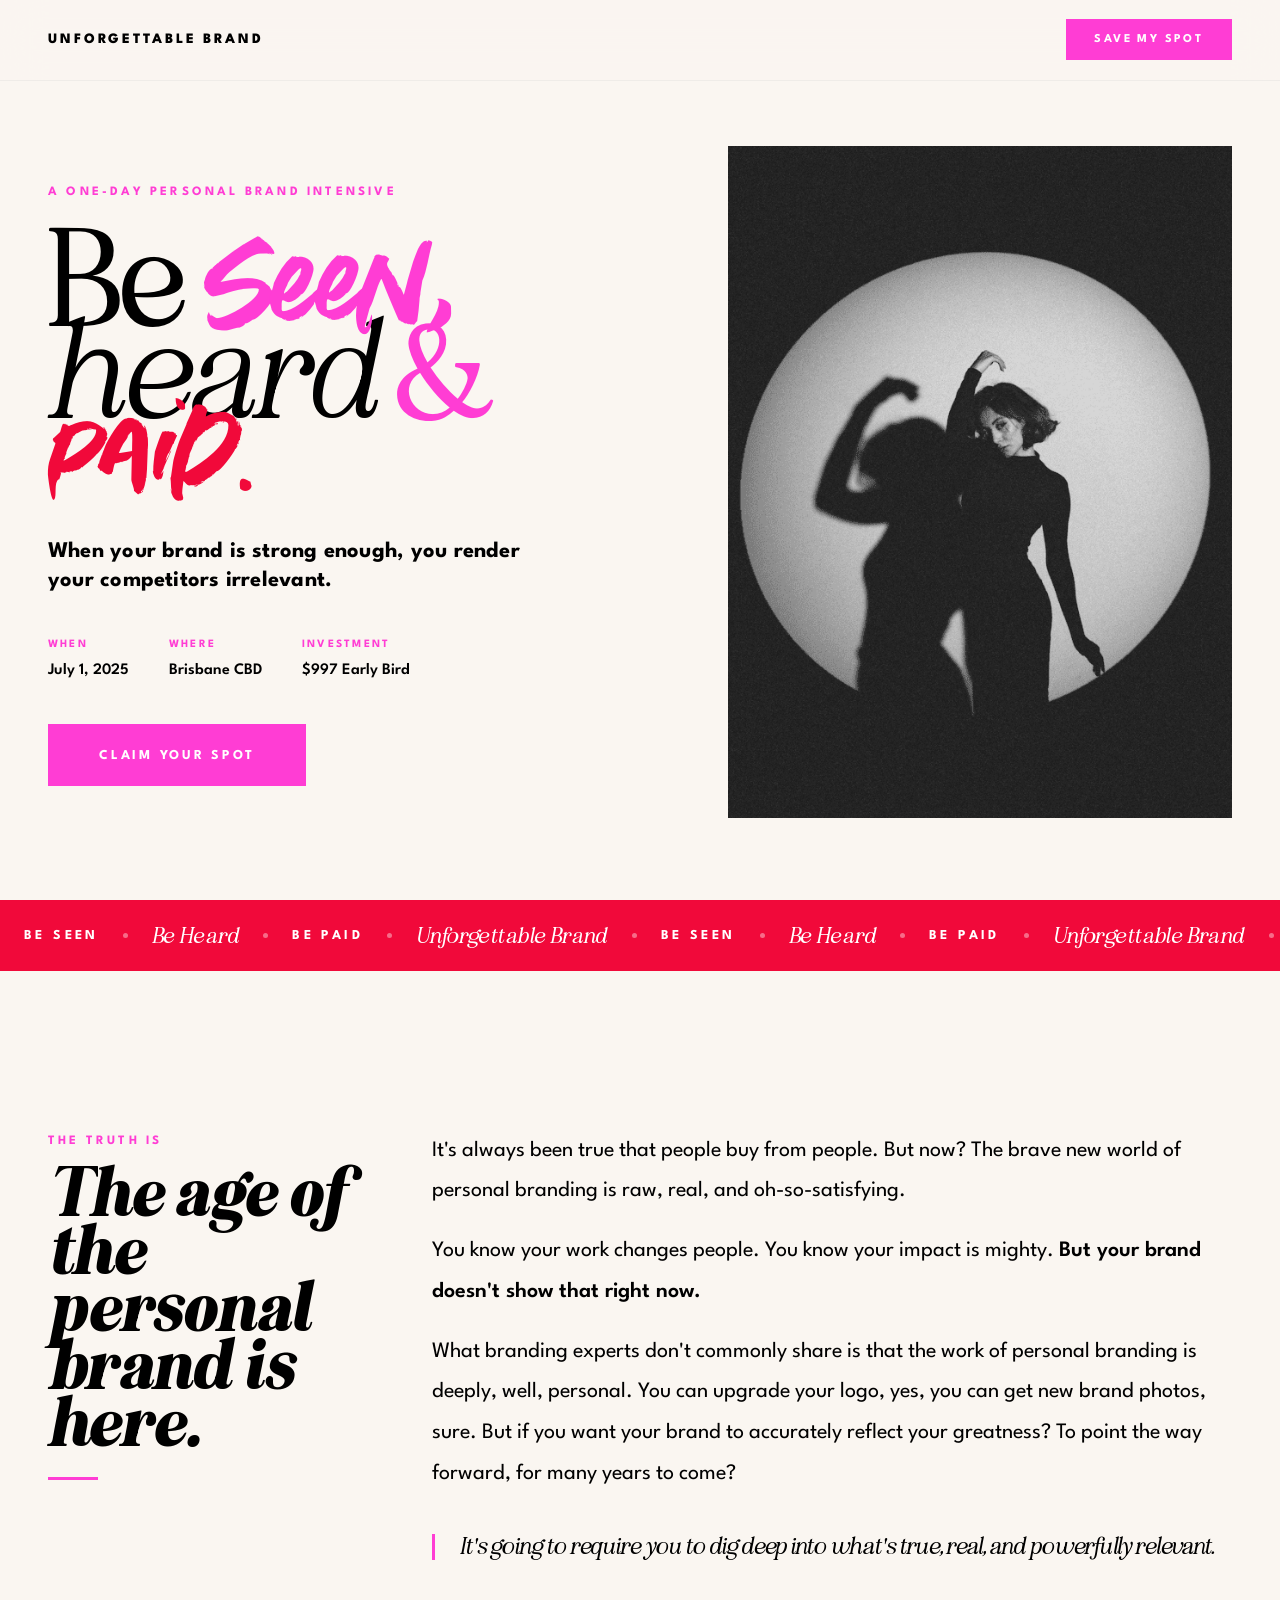
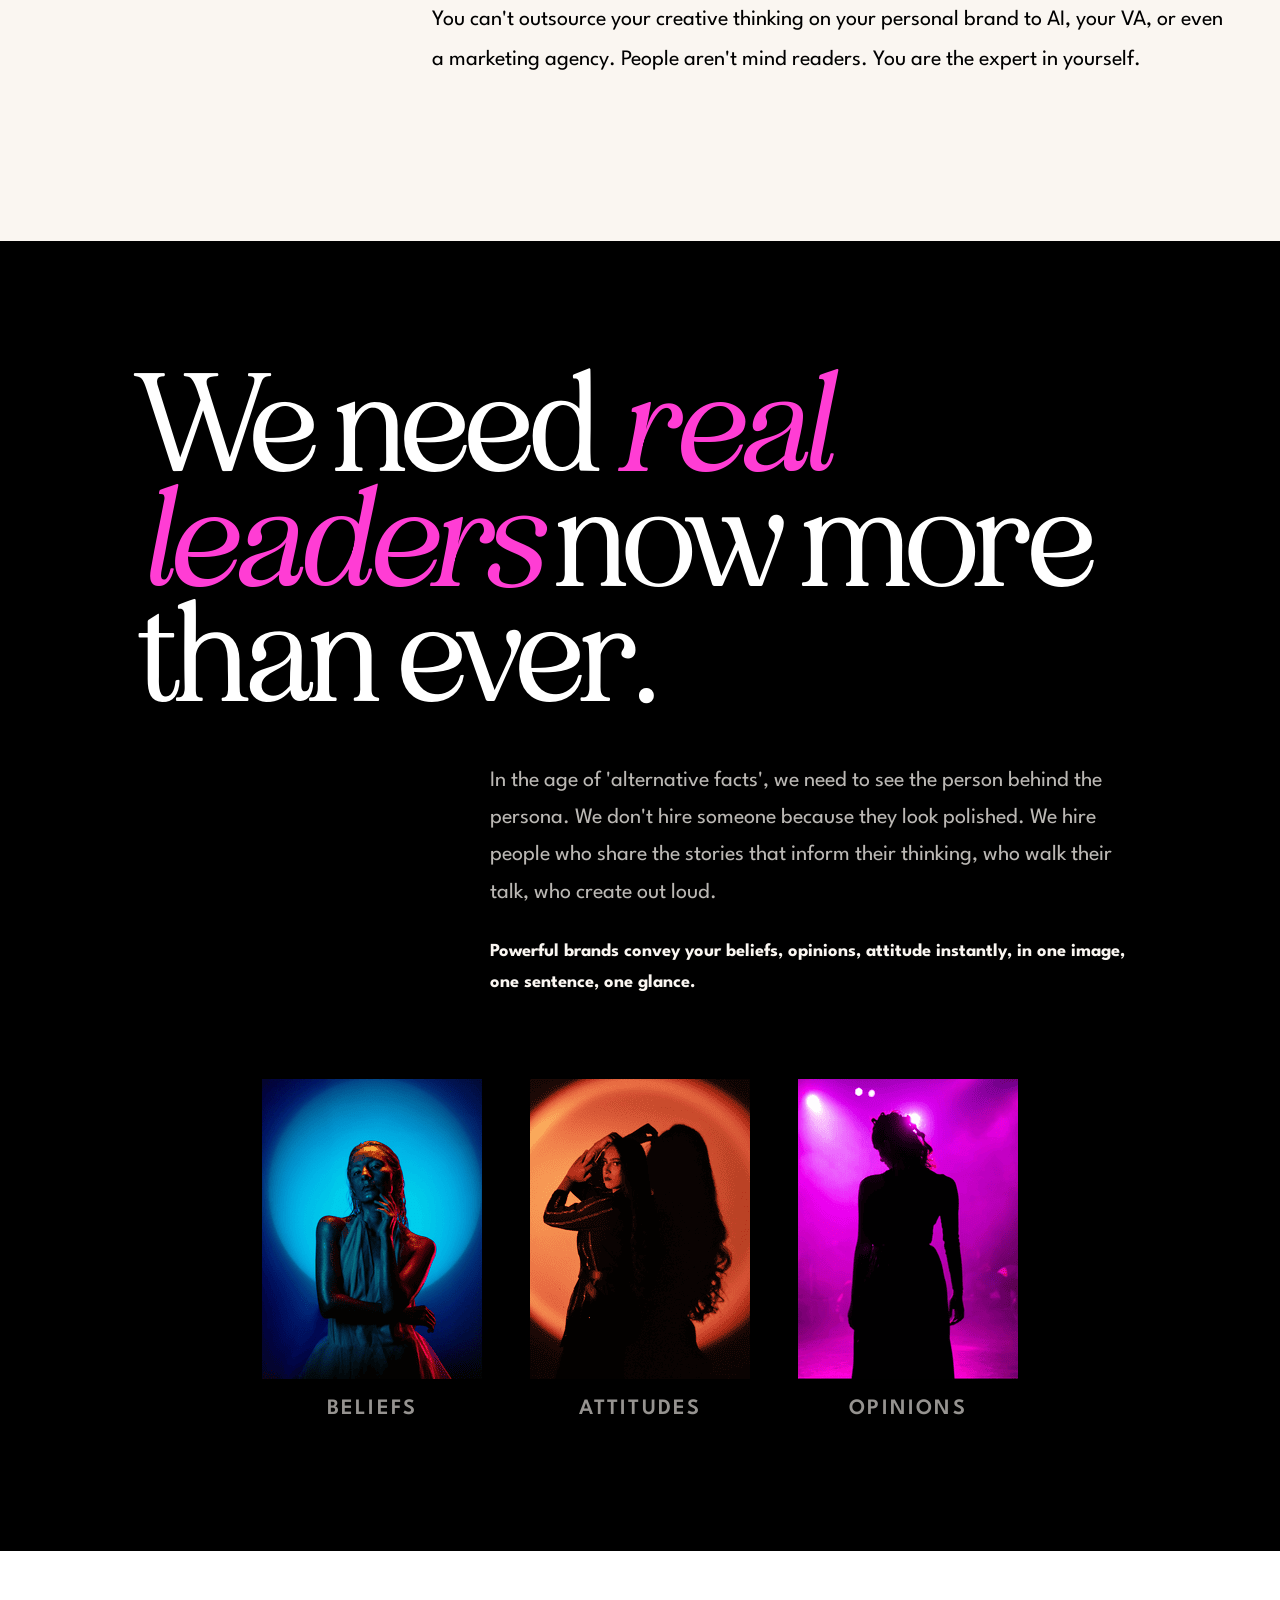
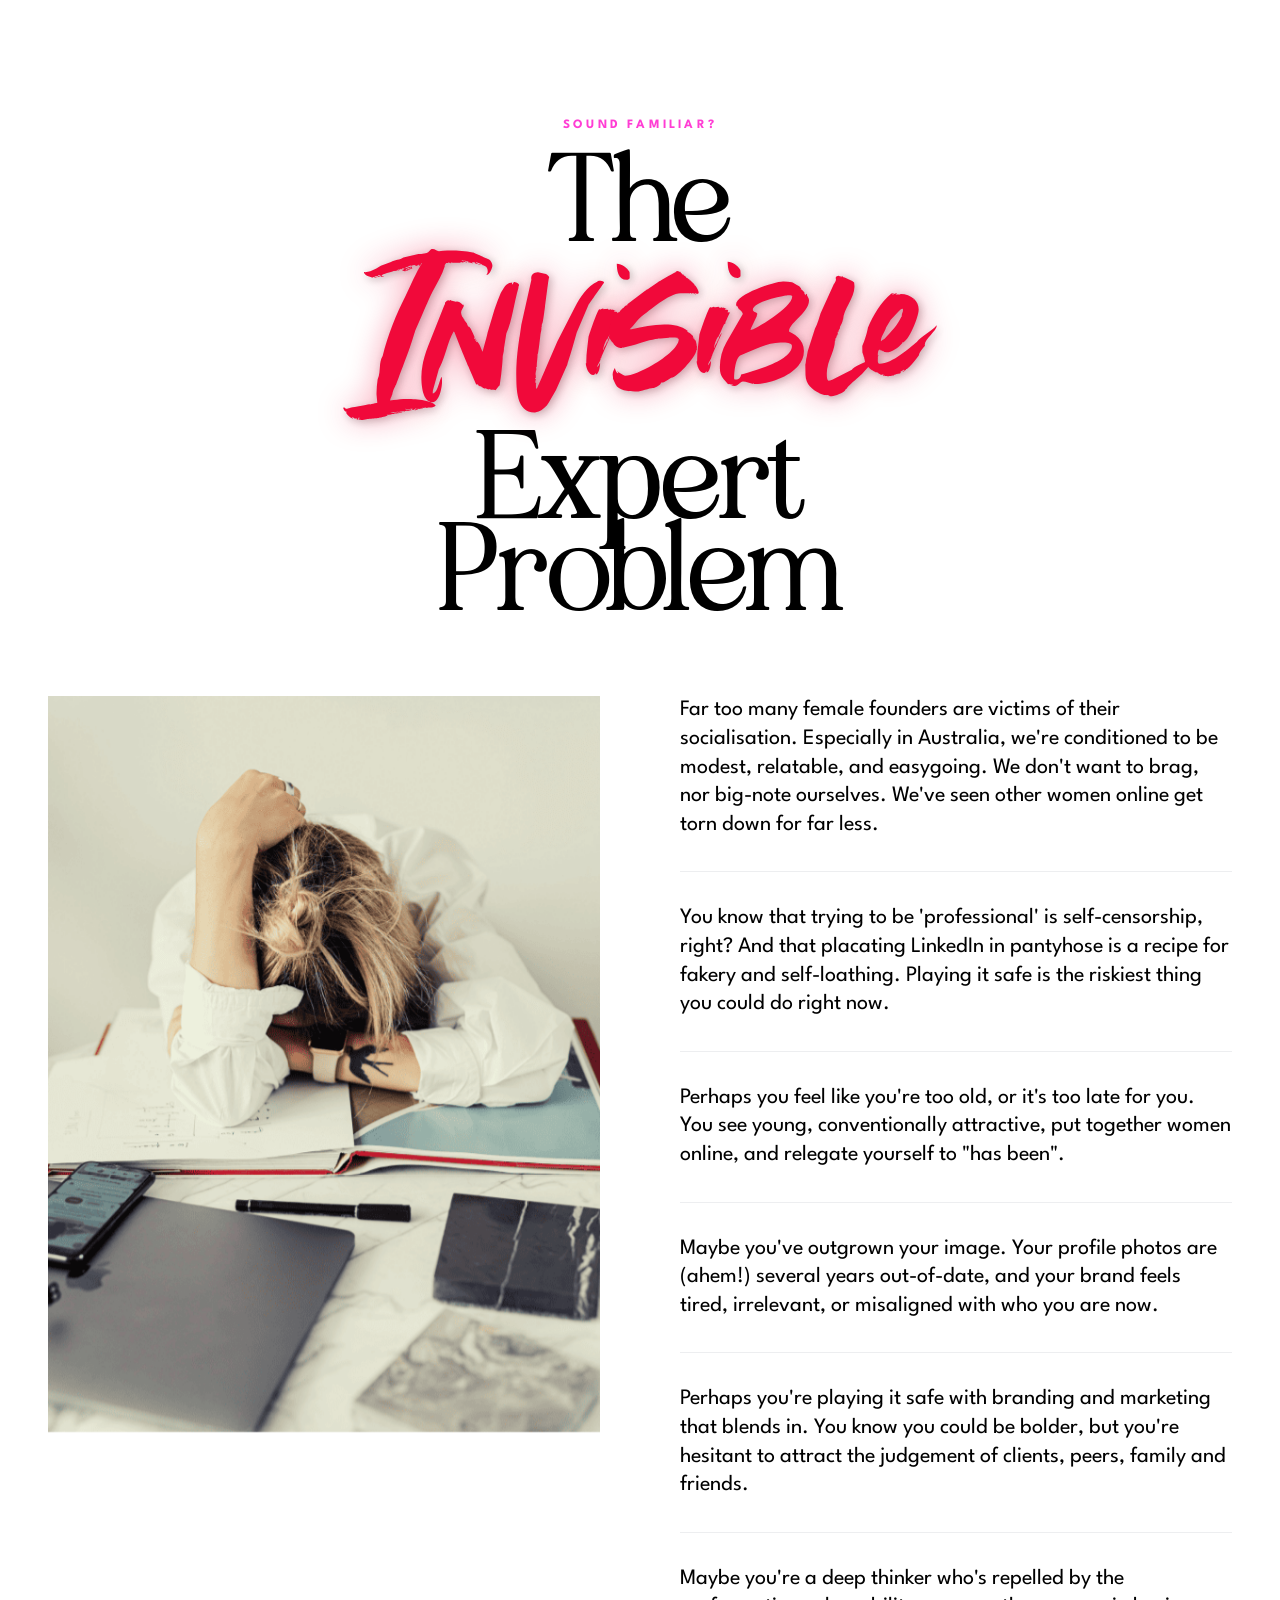
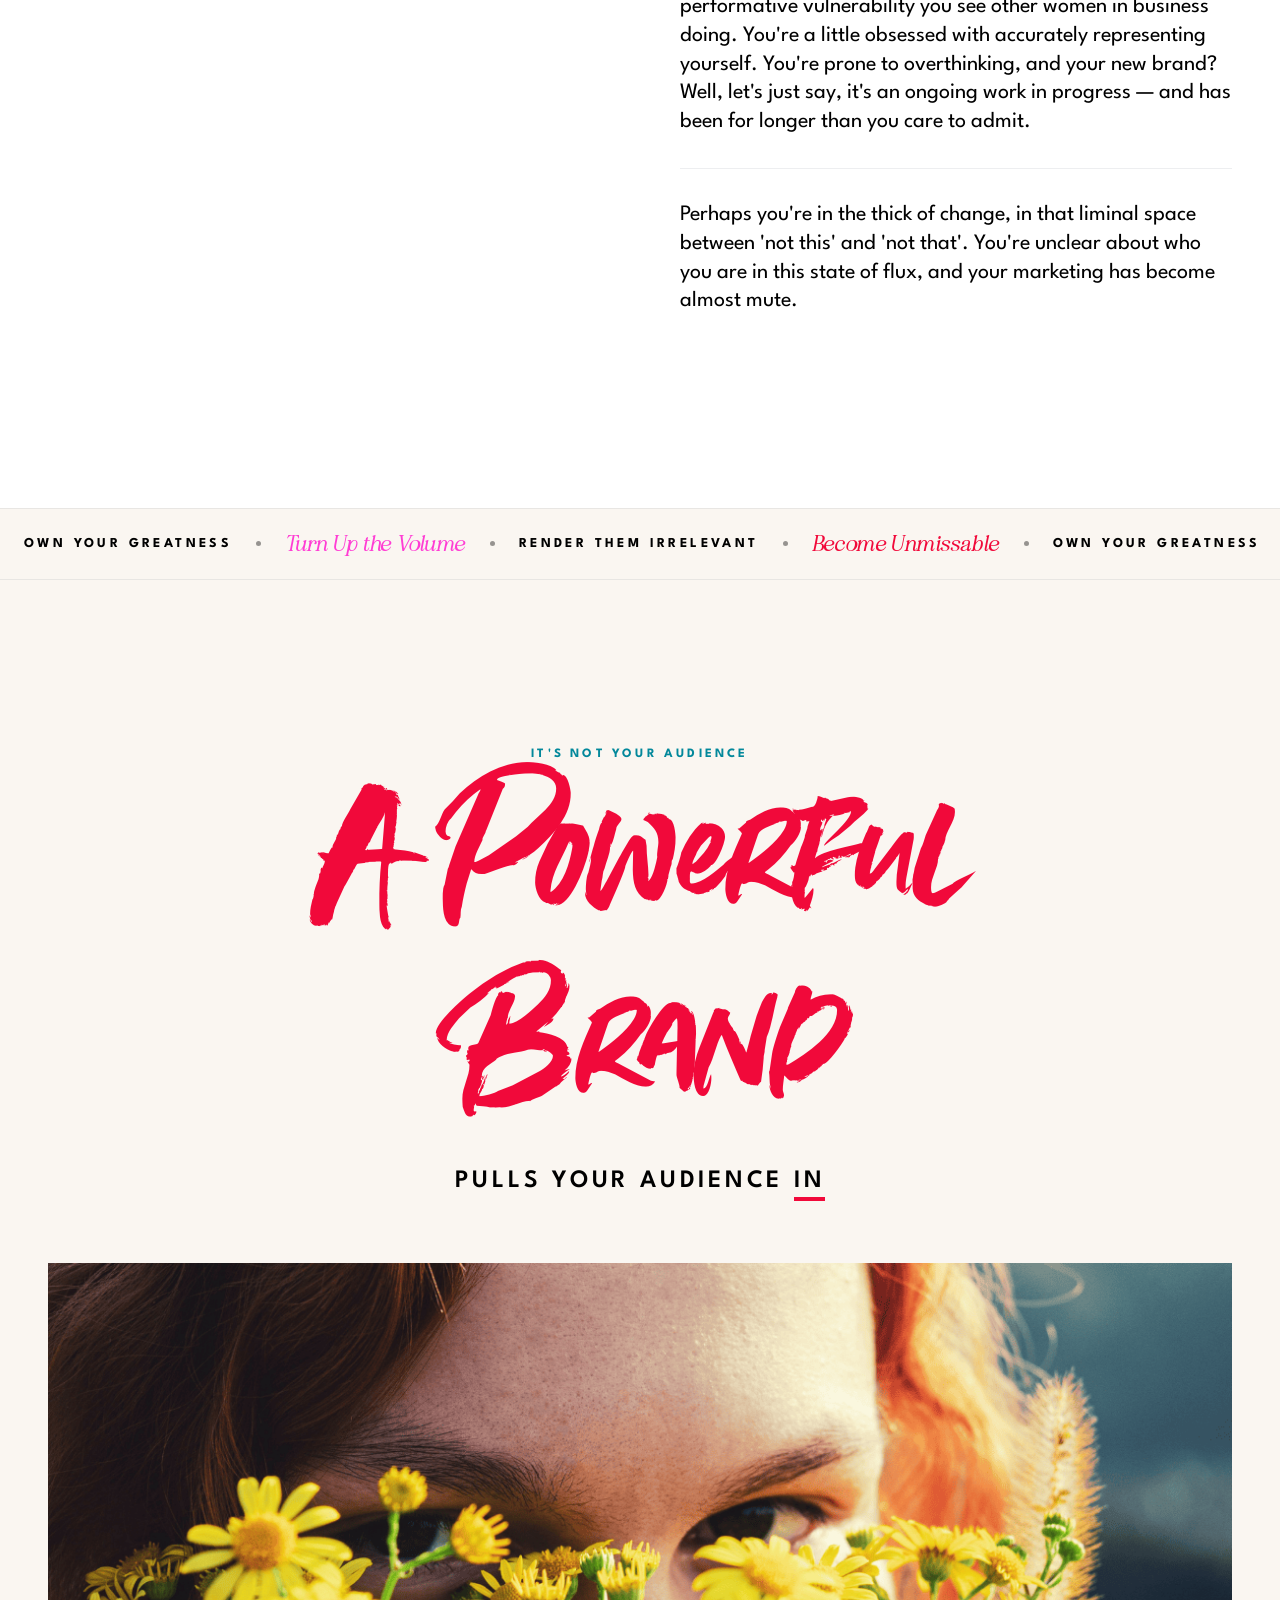
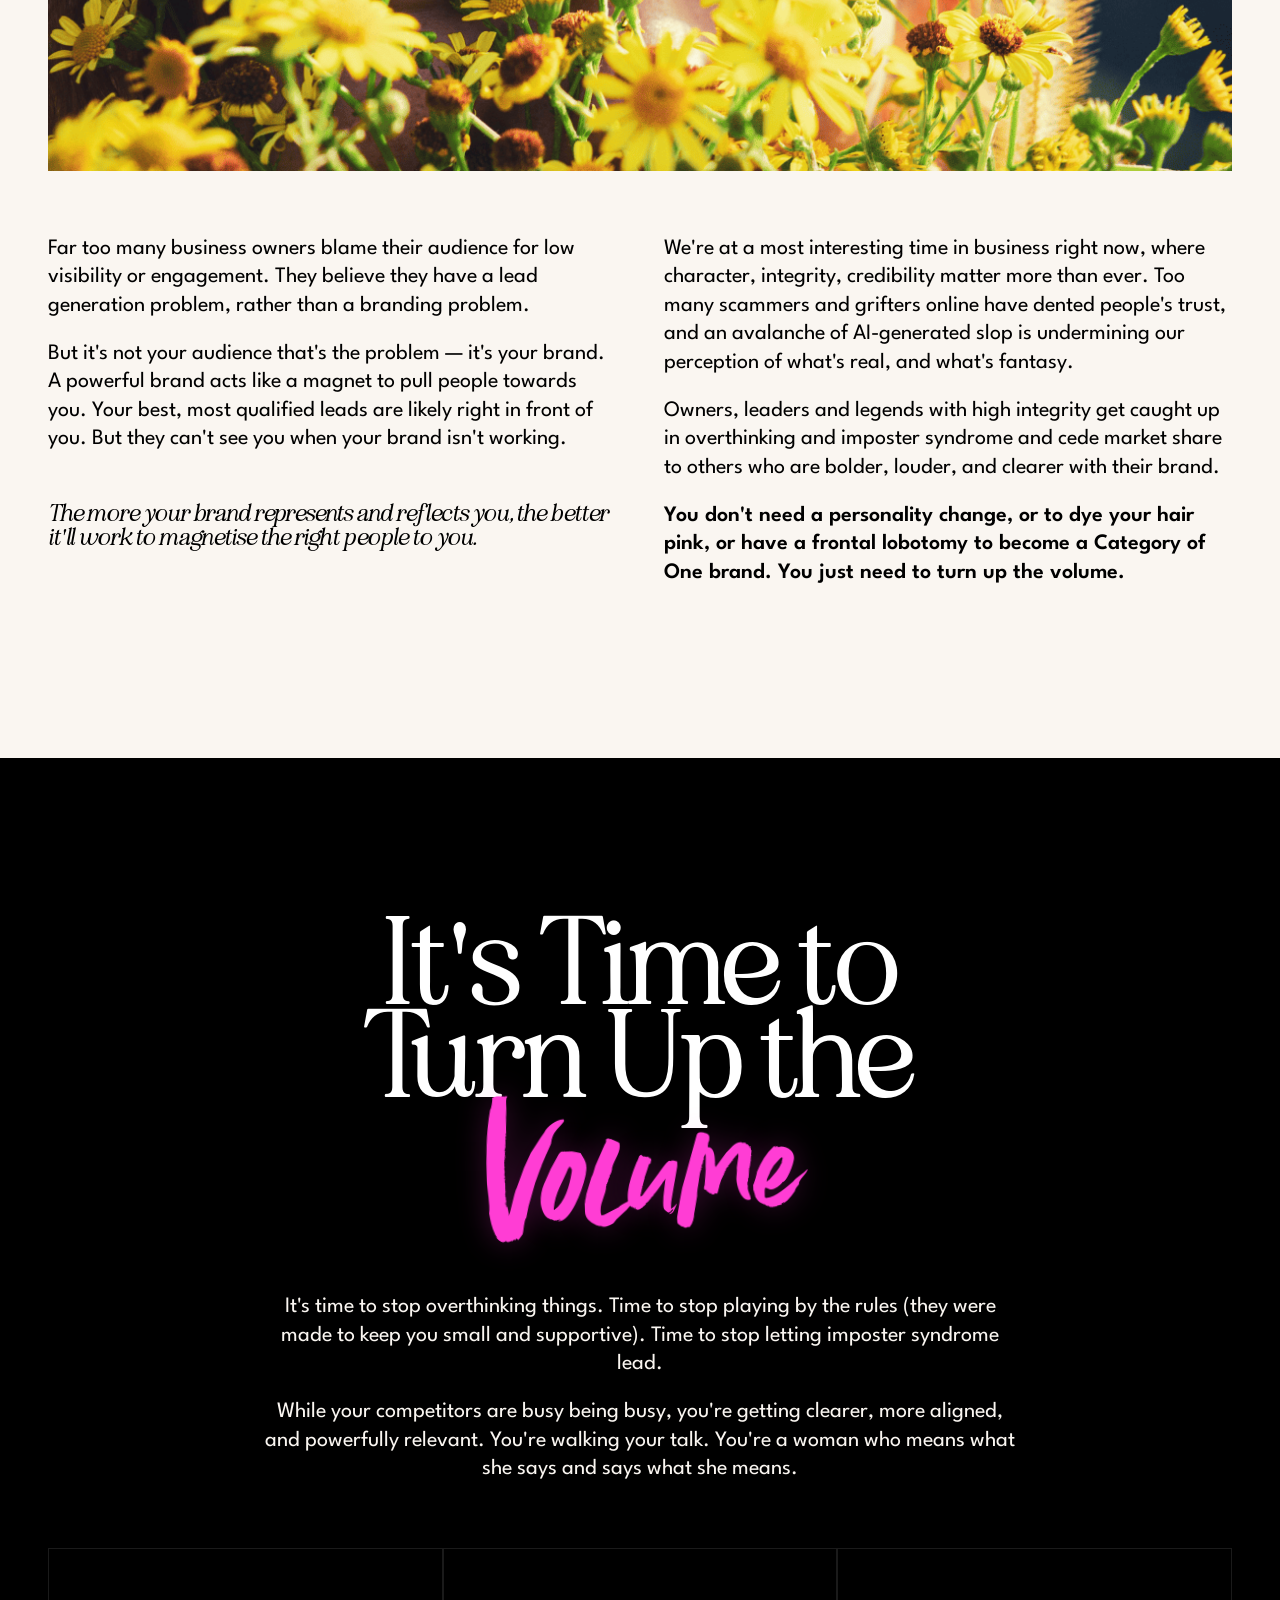
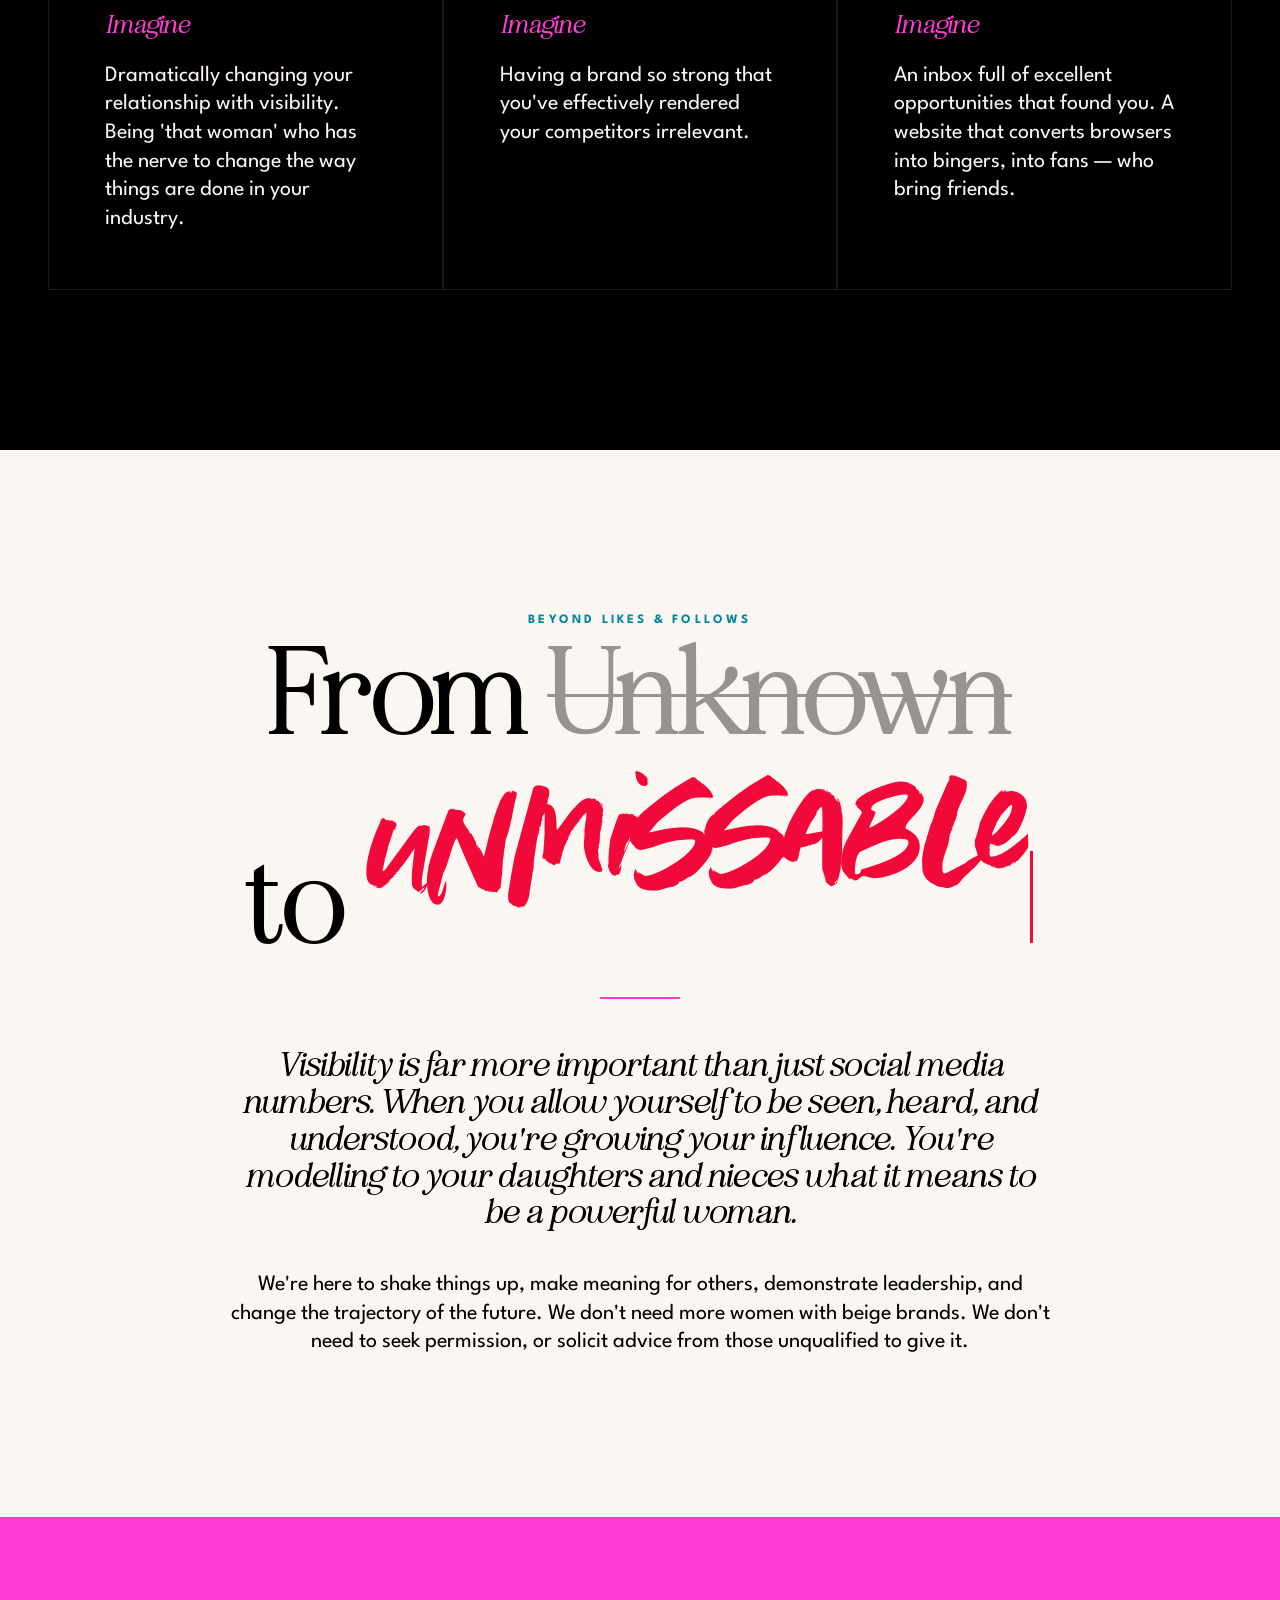
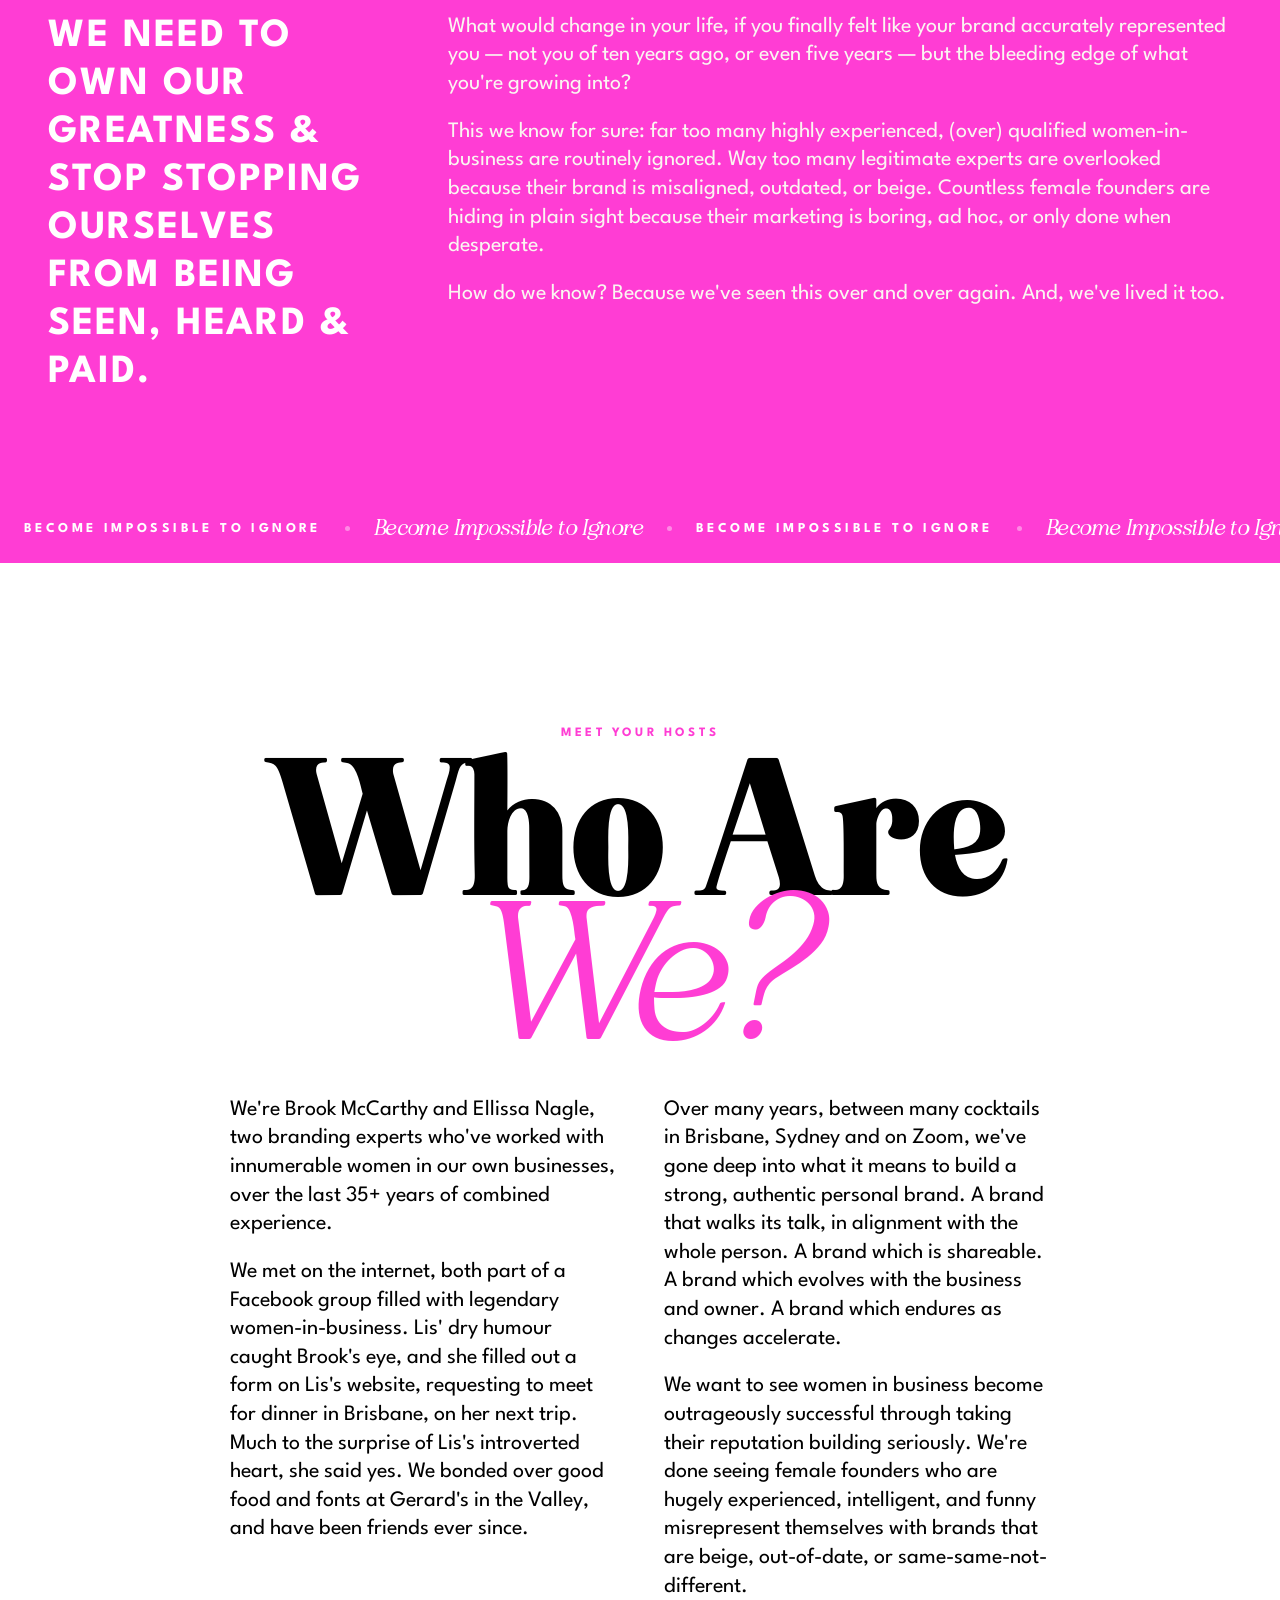
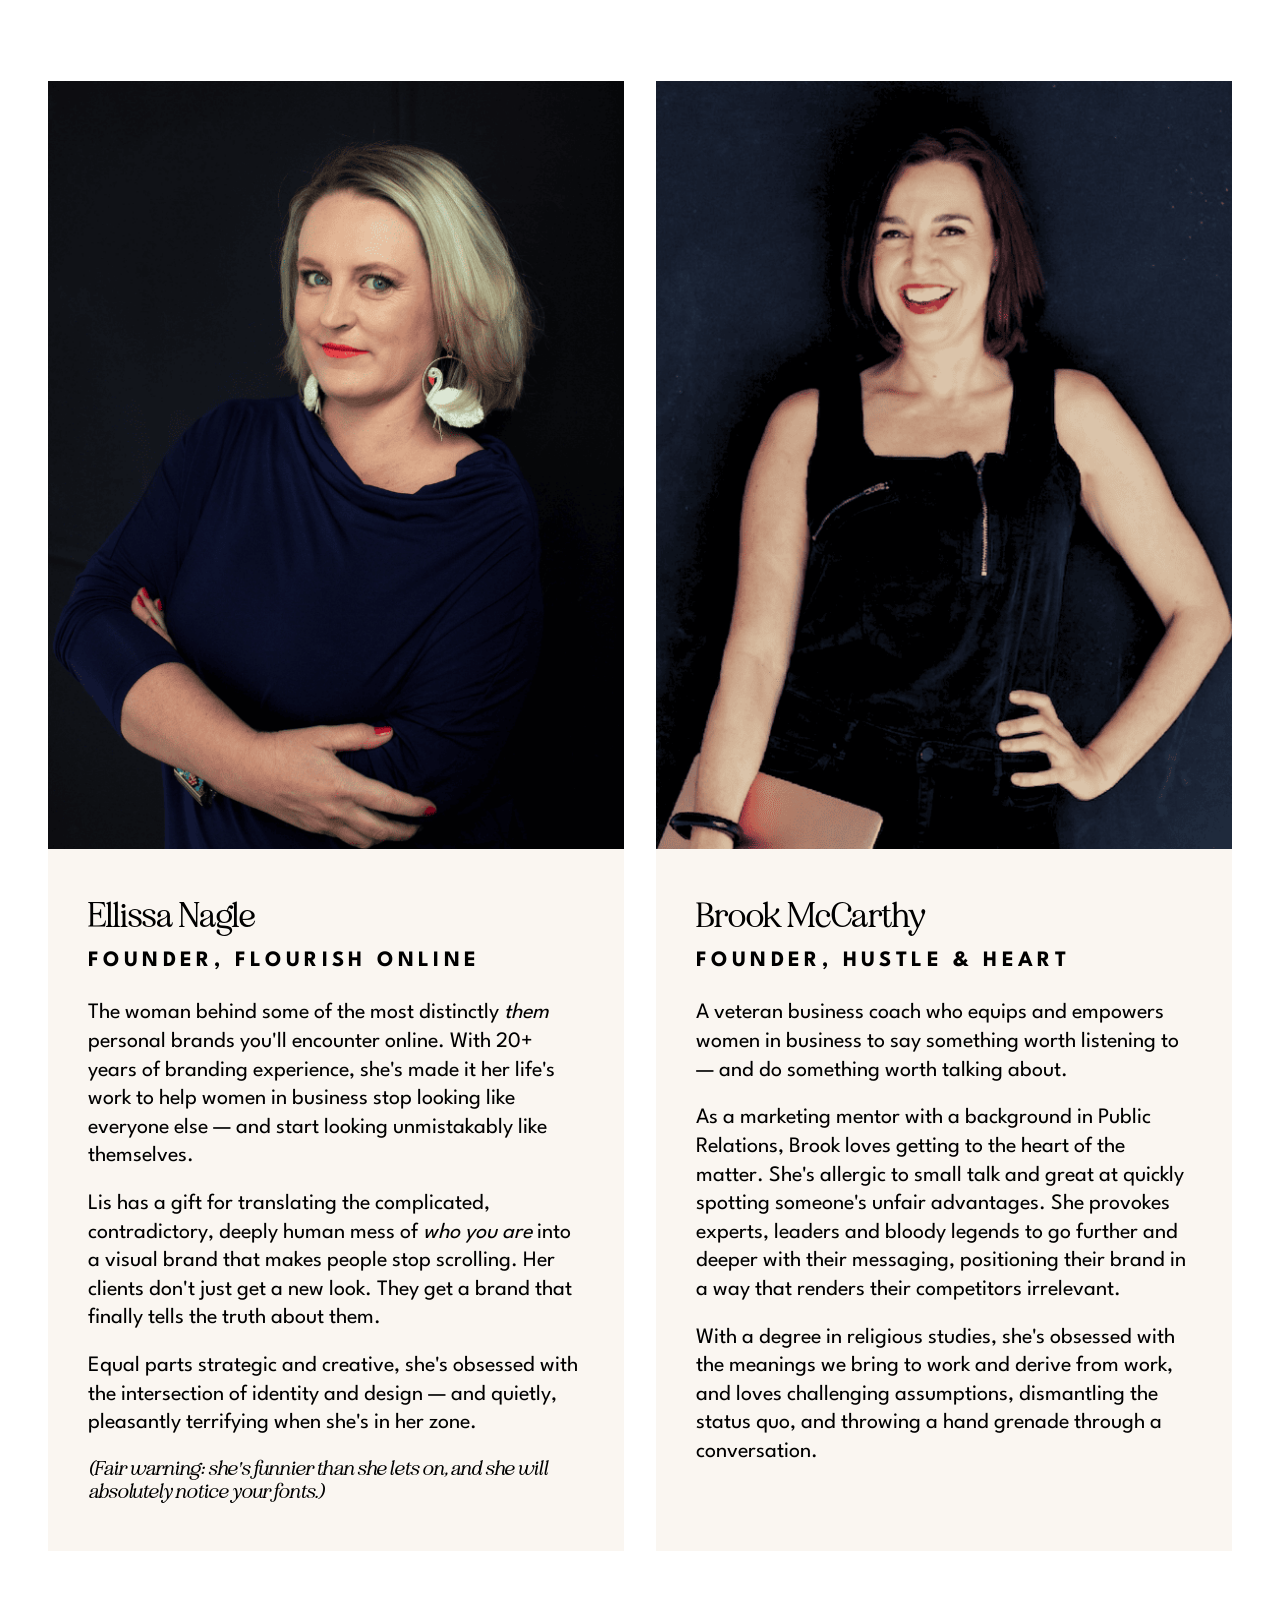
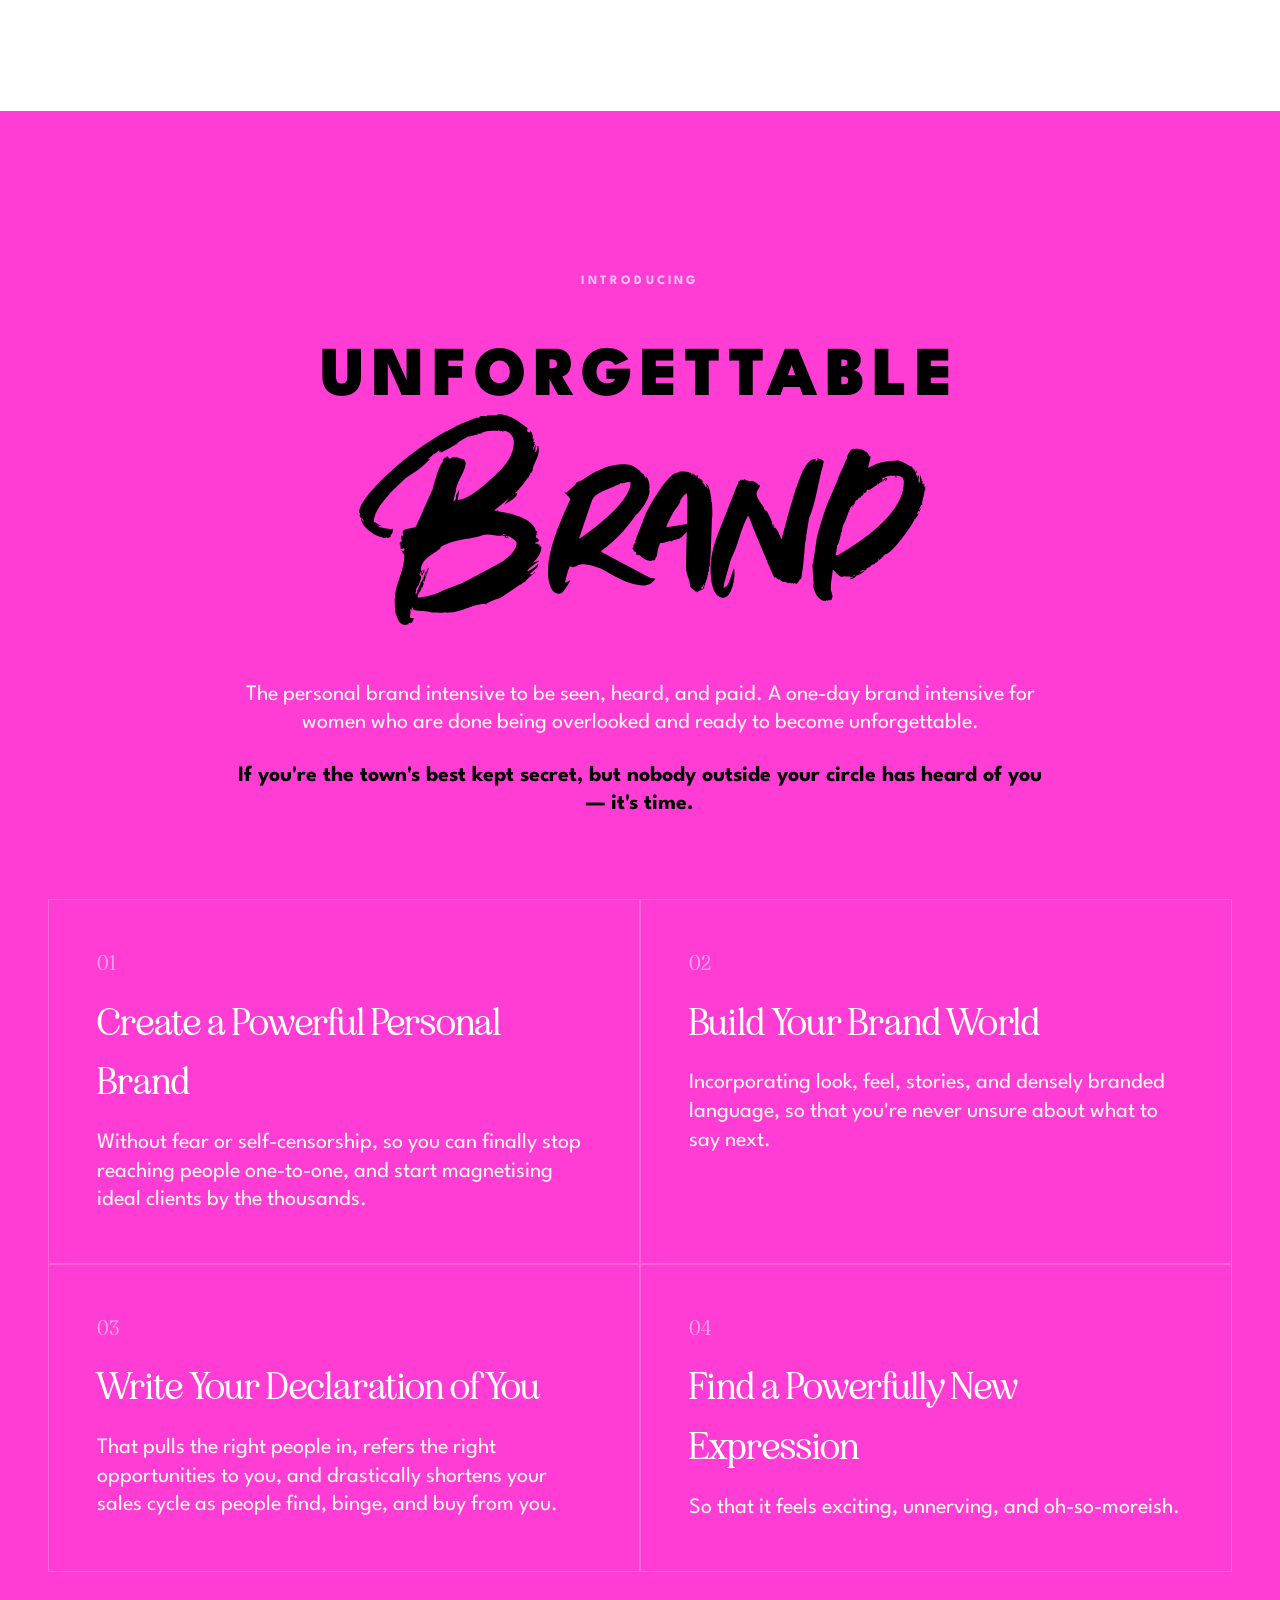
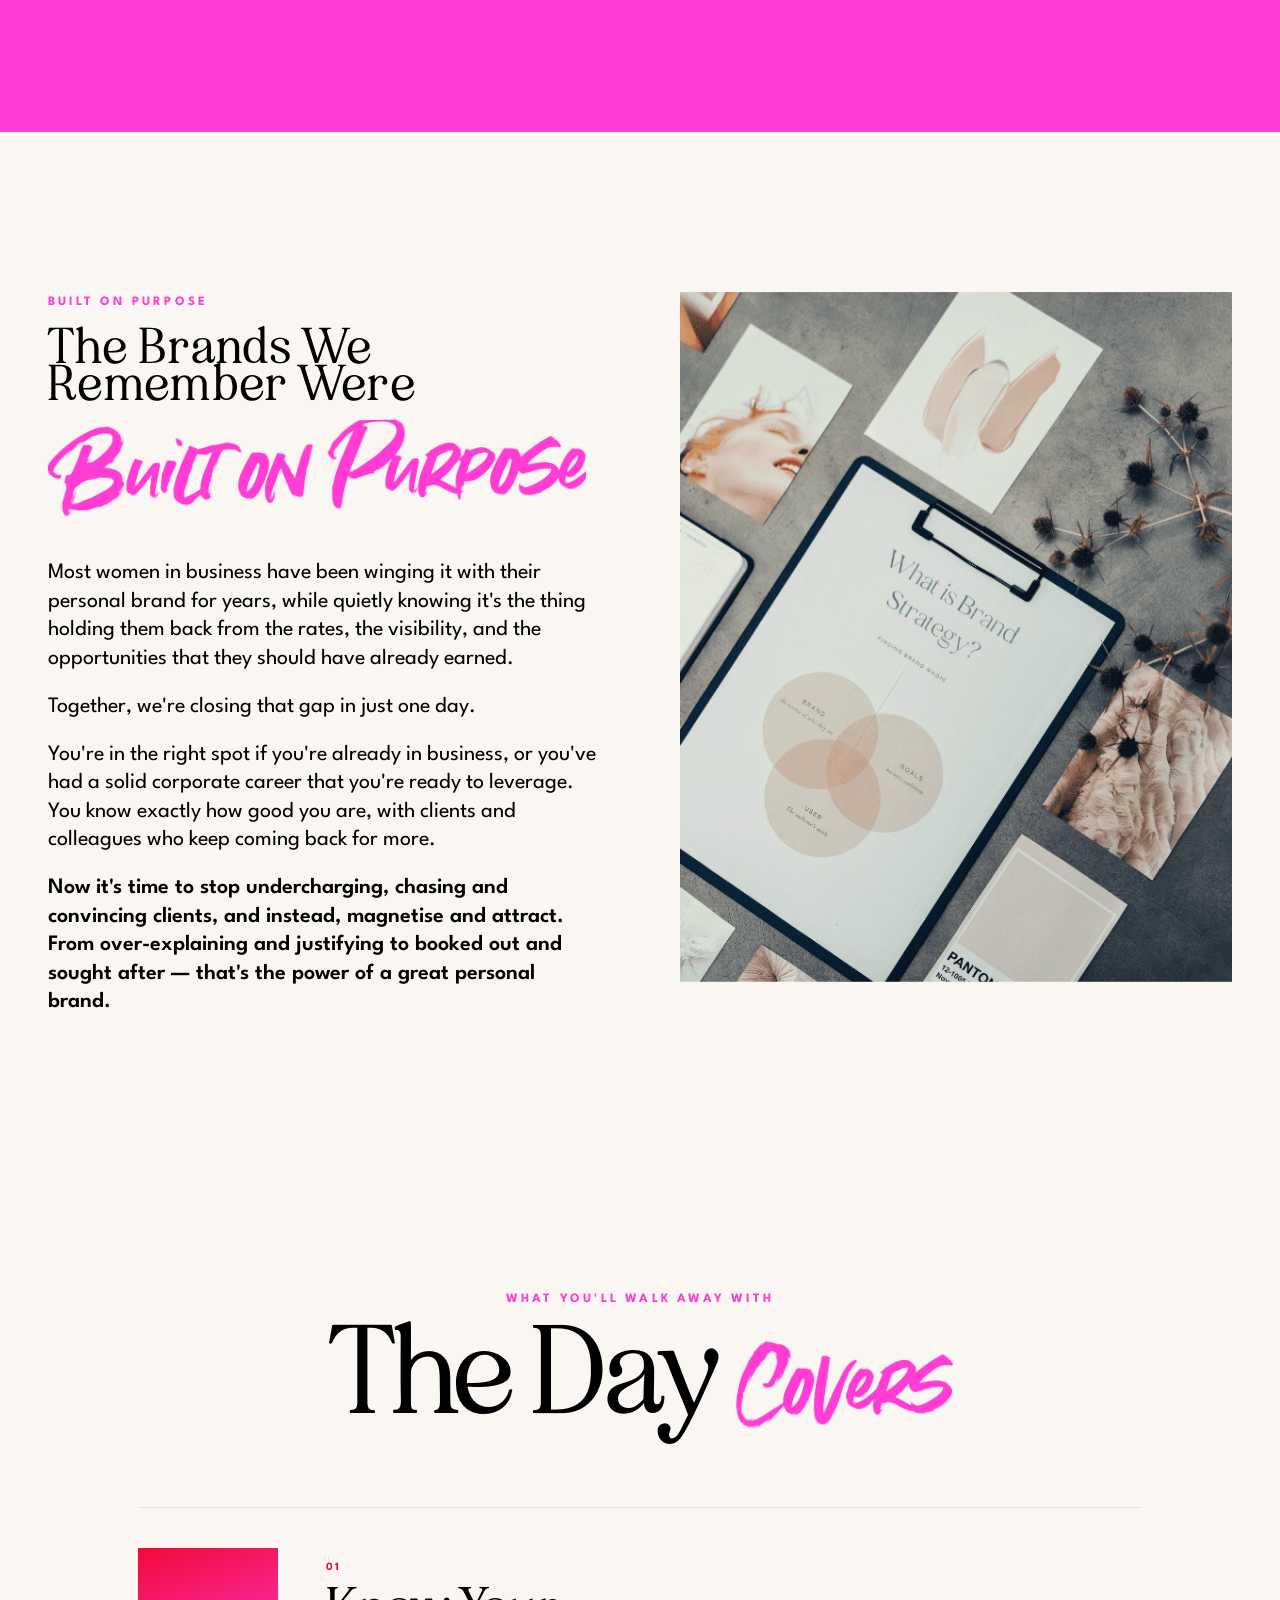
==== index.html @ b6cf3fd5 "Update index.html" ====
<!DOCTYPE html>
<html lang="en">
<head>
    <meta charset="UTF-8">
    <meta name="viewport" content="width=device-width, initial-scale=1.0">
    <title>Unforgettable Brand | Be Seen, Heard & Paid</title>
    <link rel="preconnect" href="https://fonts.googleapis.com">
    <link rel="preconnect" href="https://fonts.gstatic.com" crossorigin>
    <link href="https://fonts.googleapis.com/css2?family=League+Spartan:wght@300;400;500;600;700;800&display=swap" rel="stylesheet">
    <style>
        /* ========================================
           @FONT-FACE — Eighties Comeback
        ======================================== */
        @font-face {
            font-family: 'Eighties Comeback';
            src: url('fonts/EightiesComeback-Light.otf') format('opentype');
            font-weight: 300;
            font-style: normal;
            font-display: swap;
        }
        @font-face {
            font-family: 'Eighties Comeback';
            src: url('fonts/EightiesComeback-Regular.otf') format('opentype');
            font-weight: 400;
            font-style: normal;
            font-display: swap;
        }
        @font-face {
            font-family: 'Eighties Comeback';
            src: url('fonts/EightiesComeback-Medium.otf') format('opentype');
            font-weight: 500;
            font-style: normal;
            font-display: swap;
        }
        @font-face {
            font-family: 'Eighties Comeback';
            src: url('fonts/EightiesComeback-Bold.otf') format('opentype');
            font-weight: 700;
            font-style: normal;
            font-display: swap;
        }
        @font-face {
            font-family: 'Eighties Comeback';
            src: url('fonts/EightiesComback _Italic_VAR-VF.ttf') format('truetype');
            font-weight: 100 900;
            font-style: italic;
            font-display: swap;
        }
        @font-face {
            font-family: 'Eighties Comeback';
            src: url('fonts/EightiesComebackIt-Regular.otf') format('opentype');
            font-weight: 400;
            font-style: italic;
            font-display: swap;
        }
        @font-face {
            font-family: 'Eighties Comeback';
            src: url('fonts/EightiesComebackIt-Bold.otf') format('opentype');
            font-weight: 700;
            font-style: italic;
            font-display: swap;
        }

        @font-face {
            font-family: 'Eighties Comeback';
            src: url('fonts/EightiesComeback-Black.otf') format('opentype');
            font-weight: 900;
            font-style: normal;
            font-display: swap;
        }

        @font-face {
            font-family: 'Summer Loving Sans';
            src: url('fonts/SummerLovingSansSVG.otf') format('opentype');
            font-weight: 400;
            font-style: normal;
            font-display: swap;
        }

        @font-face {
            font-family: 'Summer Loving Solid';
            src: url('fonts/SummerLoving_Solid.otf') format('opentype');
            font-weight: 400;
            font-style: normal;
            font-display: swap;
        }

        /* ========================================
           VARIABLES & RESET
        ======================================== */
        :root {
            --cream: #FAF6F1;
            --red: #F1093A;
            --navy: #000000;
            --teal: #03889B;
            --pink: #FF3DD4;
            --white: #FFFFFF;
            --gray-text: #6b6261;
            --font-display: 'Eighties Comeback', Georgia, serif;
            --font-heading: 'Eighties Comeback', Georgia, serif;
            --font-body: 'League Spartan', sans-serif;
        }

        *, *::before, *::after {
            margin: 0;
            padding: 0;
            box-sizing: border-box;
        }

        html {
            scroll-behavior: smooth;
            font-size: 16px;
        }

        body {
            font-family: var(--font-body);
            color: var(--navy);
            background-color: var(--cream);
            line-height: 1.7;
            -webkit-font-smoothing: antialiased;
            overflow-x: hidden;
        }

        img { max-width: 100%; display: block; }
        a { text-decoration: none; color: inherit; }

        /* ========================================
           TYPOGRAPHY — Brand Fonts Only
        ======================================== */
        h1 {
            font-family: var(--font-display);
            font-size: clamp(4rem, 10vw, 9.375rem);
            font-weight: 400;
            line-height: 0.8;
            text-transform: uppercase;
            letter-spacing: -0.01em;
        }

        h2 {
            font-family: var(--font-display);
            font-size: clamp(3rem, 9vw, 9.375rem);
            font-weight: 400;
            line-height: 0.8;
            letter-spacing: -0.01em;
        }

        h3 {
            font-family: var(--font-display);
            font-size: clamp(1.5rem, 3vw, 2.2rem);
            font-weight: 400;
            letter-spacing: 0;
        }

        h4 {
            font-family: var(--font-body);
            font-size: 1rem;
            font-weight: 700;
            letter-spacing: 0.2em;
            text-transform: uppercase;
        }

        p {
            color: #000;
            margin-bottom: 0;
            font-size: 22px !important;
            font-family: 'League Spartan', sans-serif;
            line-height: 1.3;
        }

        p + p {
            margin-top: 1.2rem;
        }

        .eyebrow {
            font-family: var(--font-body);
            font-size: 0.8rem;
            font-weight: 700;
            letter-spacing: 0.25em;
            text-transform: uppercase;
        }

        /* ========================================
           LAYOUT
        ======================================== */
        .container {
            max-width: 1300px;
            margin: 0 auto;
            padding: 0 3rem;
        }

        .container--narrow {
            max-width: 820px;
            margin: 0 auto;
            padding: 0 3rem;
        }

        .section { padding: 7rem 0; }
        .section--lg { padding: 10rem 0; }

        .grid-2 {
            display: grid;
            grid-template-columns: 1fr 1fr;
            gap: 5rem;
            align-items: center;
        }

        /* ========================================
           BUTTONS
        ======================================== */
        .btn {
            display: inline-block;
            padding: 1.2rem 3.2rem;
            font-family: var(--font-body);
            font-size: 0.85rem;
            font-weight: 700;
            letter-spacing: 0.2em;
            text-transform: uppercase;
            border: none;
            cursor: pointer;
            transition: all 0.4s cubic-bezier(0.25, 0.46, 0.45, 0.94);
        }

        .btn--pink {
            background-color: var(--pink);
            color: var(--white);
        }

        .btn--pink:hover {
            background-color: var(--red);
            transform: translateY(-3px);
            box-shadow: 0 12px 40px rgba(255, 61, 212, 0.3);
        }

        .btn--white {
            background: var(--white);
            color: var(--navy);
        }

        .btn--white:hover {
            background: var(--pink);
            color: var(--white);
            transform: translateY(-3px);
        }

        /* ========================================
           TOP BAR
        ======================================== */
        .topbar {
            padding: 1.2rem 0;
            background: rgba(250, 246, 241, 0.9);
            position: fixed;
            top: 0;
            left: 0;
            right: 0;
            z-index: 100;
            backdrop-filter: blur(20px);
            border-bottom: 1px solid rgba(26, 40, 63, 0.05);
        }

        .topbar .container {
            display: flex;
            justify-content: space-between;
            align-items: center;
        }

        .topbar__logo {
            font-family: var(--font-body);
            font-weight: 800;
            font-size: 0.9rem;
            letter-spacing: 0.2em;
            text-transform: uppercase;
        }

        .topbar__cta .btn {
            padding: 0.65rem 1.8rem;
            font-size: 0.75rem;
        }

        /* ========================================
           HERO
        ======================================== */
        .hero {
            min-height: 100vh;
            display: flex;
            align-items: center;
            padding: 8rem 0 4rem;
            background-color: var(--cream);
            position: relative;
            overflow: hidden;
        }

        .hero .container { position: relative; z-index: 2; }

        .hero__layout {
            display: grid;
            grid-template-columns: 1.1fr 0.9fr;
            gap: 4rem;
            align-items: center;
        }

        .hero__eyebrow {
            display: inline-block;
            margin-bottom: 2rem;
            color: var(--pink);
        }

        .hero__title { margin-bottom: 2rem; text-transform: none; line-height: 0.5; }

        .hero__title .line { display: block; }

        .hero__title .serif-accent {
            font-family: var(--font-display);
            font-weight: 400;
            font-style: italic;
            text-transform: none;
            letter-spacing: 0;
        }

        .hero__title .pink { color: var(--pink); }

        .hero__subtitle {
            font-family: var(--font-body) !important;
            font-size: 1.4rem !important;
            font-style: normal;
            font-weight: 700;
            color: var(--navy);
            max-width: 520px;
            line-height: 1.3;
            margin-bottom: 2.5rem;
            letter-spacing: 0.01em;
        }

        .hero__meta {
            display: flex;
            gap: 2.5rem;
            margin-bottom: 2.5rem;
        }

        .hero__meta-label {
            font-family: var(--font-body);
            font-size: 0.7rem;
            font-weight: 700;
            letter-spacing: 0.2em;
            text-transform: uppercase;
            color: var(--pink);
            display: block;
            margin-bottom: 0.2rem;
        }

        .hero__meta-value {
            font-size: 1rem;
            font-weight: 600;
        }

        .hero__image {
            width: 100%;
            position: relative;
        }

        .hero__image img {
            width: 100%;
            height: auto;
            display: block;
        }

        /* Hero image placeholder removed — using real image */

        /* ========================================
           MARQUEE STRIPS
        ======================================== */
        .marquee {
            padding: 1.1rem 0;
            overflow: hidden;
            white-space: nowrap;
        }

        .marquee--red { background: var(--red); color: var(--white); }
        .marquee--pink { background: var(--pink); color: var(--white); }
        .marquee--navy { background: var(--navy); color: var(--white); }
        .marquee--cream {
            background: var(--cream);
            color: var(--navy);
            border-top: 1px solid rgba(26,40,63,0.08);
            border-bottom: 1px solid rgba(26,40,63,0.08);
        }

        .marquee__track {
            display: flex;
            animation: scroll-left 30s linear infinite;
        }

        .marquee__track--reverse { animation-direction: reverse; }

        .marquee__content {
            display: flex;
            align-items: center;
            flex-shrink: 0;
        }

        .marquee__text {
            font-family: var(--font-body);
            font-weight: 700;
            font-size: 0.85rem;
            letter-spacing: 0.25em;
            text-transform: uppercase;
            padding: 0 1.5rem;
        }

        .marquee__text--serif {
            font-family: var(--font-display);
            font-style: italic;
            font-weight: 400;
            font-size: 1.3rem;
            letter-spacing: 0.02em;
            text-transform: none;
        }

        .marquee__dot {
            width: 5px;
            height: 5px;
            background: currentColor;
            border-radius: 50%;
            opacity: 0.4;
            flex-shrink: 0;
        }

        @keyframes scroll-left {
            0% { transform: translateX(0); }
            100% { transform: translateX(-50%); }
        }

        /* ========================================
           MANIFESTO
        ======================================== */
        .manifesto__layout {
            display: grid;
            grid-template-columns: 0.4fr 1fr;
            gap: 4rem;
            align-items: start;
        }

        .manifesto__label {
            position: sticky;
            top: 6rem;
        }

        .manifesto__label h2 {
            font-family: var(--font-display);
            font-style: italic;
            font-size: clamp(2.5rem, 5vw, 4.5rem);
            line-height: 0.9;
        }

        .manifesto__label .accent-line {
            width: 50px;
            height: 3px;
            background: var(--pink);
            margin-top: 1.5rem;
        }

        .manifesto__body p {
            font-size: 1.15rem;
            color: #000;
            line-height: 1.85;
        }

        .manifesto__body p strong {
            color: var(--navy);
            font-weight: 600;
        }

        .manifesto__body .pull {
            font-family: var(--font-display);
            font-style: italic;
            font-size: 2rem;
            line-height: 1.15;
            color: var(--navy);
            margin: 2.5rem 0;
            padding-left: 1.5rem;
            border-left: 3px solid var(--pink);
        }

        /* ========================================
           REAL LEADERS SECTION
        ======================================== */
        .real-leaders {
            background: var(--navy);
            padding: 8rem 0;
            overflow: hidden;
        }

        .real-leaders__content {
            max-width: 1000px;
            margin: 0 auto 5rem;
        }

        .real-leaders__headline {
            font-family: var(--font-display);
            font-size: clamp(4rem, 10vw, 9rem);
            line-height: 0.9;
            color: var(--white);
            font-weight: 400;
            margin-bottom: 3rem;
            letter-spacing: -0.02em;
        }

        .real-leaders__body {
            max-width: 650px;
            margin-left: auto;
        }

        .real-leaders__body p {
            color: var(--cream) !important;
            font-size: 1.1rem;
            line-height: 1.7;
            opacity: 0.75;
        }

        .real-leaders__bold {
            font-weight: 700;
            opacity: 1 !important;
            color: var(--white) !important;
            font-size: 1.15rem !important;
            margin-top: 1.5rem;
        }

        .real-leaders__portraits {
            display: flex;
            justify-content: center;
            gap: 3rem;
            align-items: flex-end;
        }

        .real-leaders__portrait {
            text-align: center;
        }

        .real-leaders__portrait-img {
            width: 220px;
            height: 300px;
            border-radius: 0;
            display: flex;
            align-items: center;
            justify-content: center;
            color: rgba(255,255,255,0.4);
            font-family: var(--font-body);
            font-size: 0.85rem;
            font-weight: 500;
            letter-spacing: 0.1em;
            text-transform: uppercase;
            margin-bottom: 1rem;
        }

        .real-leaders__portrait-name {
            font-family: var(--font-body);
            font-size: 0.9rem;
            font-weight: 600;
            letter-spacing: 0.1em;
            text-transform: uppercase;
            color: var(--cream) !important;
            opacity: 0.6;
        }

        .real-leaders__portrait-img img {
            width: 100%;
            height: 100%;
            object-fit: cover;
            object-position: center top;
        }

        @media (max-width: 968px) {
            .real-leaders { padding: 5rem 0; }
            .real-leaders__body { margin-left: 0; }
            .real-leaders__portraits { gap: 2rem; }
            .real-leaders__portrait-img { width: 160px; height: 220px; }
        }

        @media (max-width: 600px) {
            .real-leaders__portraits { flex-direction: row; flex-wrap: wrap; gap: 1.5rem; }
            .real-leaders__portrait-img { width: 130px; height: 180px; }
        }

        /* ========================================
           PROBLEM SECTION
        ======================================== */
        .problem { background: var(--white); }

        .problem__header {
            text-align: center;
            max-width: 700px;
            margin: 0 auto 5rem;
        }

        .problem__header h2 {
            margin-top: 1rem;
            text-align: center;
        }

        .problem__grid {
            display: grid;
            grid-template-columns: 1fr 1fr;
            gap: 5rem;
            align-items: start;
        }

        .problem__image-placeholder {
            width: 100%;
            aspect-ratio: 3/4;
            background: linear-gradient(160deg, var(--teal) 0%, var(--navy) 100%);
            display: flex;
            align-items: center;
            justify-content: center;
            color: white;
            font-weight: 500;
            font-size: 1rem;
            text-align: center;
            padding: 2rem;
            position: sticky;
            top: 6rem;
        }

        .problem__item {
            padding: 2rem 0;
            border-bottom: 1px solid rgba(26, 40, 63, 0.08);
        }

        .problem__item:first-child { padding-top: 0; }
        .problem__item:last-child { border-bottom: none; }

        .problem__item p {
            color: #000;
            margin-bottom: 0;
            font-size: 1.05rem;
        }

        /* ========================================
           BRAND MAGNET
        ======================================== */
        .brand-magnet .grid-2 {
            align-items: start;
        }

        .brand-magnet .grid-2 > div:last-child {
            position: relative;
            align-self: stretch;
        }

        .brand-magnet__eyebrow {
            margin-bottom: 1rem;
            color: var(--teal);
        }

        .underline-animate {
            position: relative;
            display: inline-block;
        }

        .underline-animate::after {
            content: '';
            position: absolute;
            left: 0;
            bottom: -2px;
            height: 4px;
            width: 0;
            background: var(--red);
            transition: width 0.6s cubic-bezier(0.22, 1, 0.36, 1) 0.3s;
        }

        .underline-animate.drawn::after {
            width: 100%;
        }

        /* Built on Purpose — uses scrawl-in animation */

        /* Scrawl-in animation for Join Us */
        .scrawl-in {
            clip-path: inset(0 100% 0 0);
        }

        .scrawl-in.scrawled {
            animation: scrawl-across 1s cubic-bezier(0.4, 0, 0.2, 1) forwards;
        }

        @keyframes scrawl-across {
            0% {
                clip-path: inset(0 100% 0 0);
                opacity: 1;
            }
            20% {
                clip-path: inset(0 82% 0 0);
                opacity: 1;
            }
            40% {
                clip-path: inset(0 58% 0 0);
            }
            55% {
                clip-path: inset(0 38% 0 0);
            }
            75% {
                clip-path: inset(0 15% 0 0);
            }
            100% {
                clip-path: inset(0 0% 0 0);
                opacity: 1;
            }
        }

        .brand-magnet h2 { margin-bottom: 2.5rem; }
        .brand-magnet p { color: #000; }

        .brand-magnet__pullquote {
            font-family: var(--font-display);
            font-style: italic;
            font-size: 2.2rem;
            color: var(--red);
            line-height: 1.1;
            margin: 3rem 0;
        }

        .brand-magnet__bold {
            color: var(--navy) !important;
            font-weight: 600;
            font-size: 1.15rem;
        }

        .brand-magnet__image-placeholder {
            width: 100%;
            aspect-ratio: 4/5;
            background: linear-gradient(160deg, var(--red) 0%, var(--pink) 100%);
            display: flex;
            align-items: center;
            justify-content: center;
            color: white;
            font-weight: 500;
            font-size: 1rem;
            text-align: center;
            padding: 2rem;
            position: relative;
            z-index: 1;
        }

        /* ========================================
           TRANSFORMATION
        ======================================== */
        .transformation {
            background: var(--navy);
            color: var(--white);
            overflow: hidden;
        }

        .transformation__header {
            text-align: center;
            max-width: 750px;
            margin: 0 auto 4rem;
        }

        .transformation__header h2 {
            color: var(--white);
            margin-bottom: 2rem;
        }

        .transformation__header h2 .accent { color: var(--pink); }

        .transformation__header p {
            font-size: 1.15rem;
            color: var(--cream) !important;
        }

        .transformation__cards {
            display: grid;
            grid-template-columns: repeat(3, 1fr);
            gap: 0;
        }

        .transformation__card {
            padding: 3.5rem;
            border: 1px solid rgba(255,255,255,0.1);
            transition: all 0.4s ease;
        }

        .transformation__card:hover {
            background: rgba(255, 61, 212, 0.08);
            border-color: var(--pink);
        }

        .transformation__card-label {
            font-family: var(--font-display);
            font-style: italic;
            font-weight: 400;
            font-size: 1.5rem;
            color: var(--pink);
            display: block;
            margin-bottom: 1rem;
        }

        .transformation__card p {
            font-size: 1.1rem;
            color: var(--cream) !important;
            margin-bottom: 0;
        }

        /* ========================================
           VISIBILITY
        ======================================== */
        .visibility__content {
            max-width: 820px;
            margin: 0 auto;
            text-align: center;
        }

        .visibility h2 { margin-bottom: 3rem; }

        .strikethrough {
            text-decoration: line-through;
            text-decoration-thickness: 3px;
            text-decoration-color: var(--navy);
            opacity: 0.4;
        }

        .brush-accent {
            font-family: 'Summer Loving Sans', cursive;
            color: var(--red);
            font-weight: 400;
            font-style: normal;
            font-size: 1.6em;
            line-height: 0.8;
            display: inline-block;
            transform: rotate(-2deg);
        }

        .brush-solid {
            font-family: 'Summer Loving Solid', cursive;
            font-weight: 400;
            font-style: normal;
            display: inline-block;
        }

        .visibility__lead {
            font-family: var(--font-display);
            font-style: italic;
            font-size: 2rem !important;
            line-height: 1.15;
            color: var(--navy);
            margin-bottom: 2.5rem;
        }

        .visibility p { color: #000; }

        .visibility__callout {
            font-family: var(--font-display);
            font-size: 2rem !important;
            font-weight: 400;
            color: var(--red) !important;
            line-height: 1.15;
            margin: 2.5rem 0;
        }

        /* ========================================
           WHO WE ARE
        ======================================== */
        .who-we-are { background: var(--white); }

        .who-we-are__header {
            text-align: center;
            max-width: 820px;
            margin: 0 auto 3rem;
        }

        .who-we-are__story {
            max-width: 820px;
            margin: 0 auto 5rem;
            columns: 2;
            column-gap: 3rem;
        }

        .who-we-are__story p {
            color: #000;
            font-size: 1.02rem;
        }

        .bios {
            display: grid;
            grid-template-columns: 1fr 1fr;
            gap: 2rem;
        }

        .bio {
            background: var(--cream);
            overflow: hidden;
        }

        .bio__image {
            width: 100%;
            aspect-ratio: 3/4;
            object-fit: cover;
            object-position: center top;
            display: block;
        }

        .bio__image-placeholder {
            width: 100%;
            aspect-ratio: 3/4;
            display: flex;
            align-items: center;
            justify-content: center;
            color: white;
            font-weight: 500;
            font-size: 1rem;
            text-align: center;
            padding: 2rem;
        }

        .bio--lis .bio__image-placeholder {
            background: linear-gradient(160deg, var(--pink) 0%, var(--teal) 100%);
        }

        .bio--brook .bio__image-placeholder {
            background: linear-gradient(160deg, var(--teal) 0%, var(--navy) 100%);
        }

        .bio__content { padding: 2.5rem 2.5rem 3rem; }

        .bio__name {
            font-family: var(--font-display);
            font-size: 2rem;
            font-weight: 400;
            margin-bottom: 0.2rem;
        }

        .bio__role {
            font-family: var(--font-body);
            font-size: 0.75rem;
            font-weight: 700;
            color: var(--pink);
            letter-spacing: 0.2em;
            text-transform: uppercase;
            margin-bottom: 1.5rem;
        }

        .bio__content p {
            color: #000;
            font-size: 0.98rem;
        }

        .bio__tagline {
            font-family: var(--font-display);
            font-style: italic;
            color: var(--navy) !important;
            font-size: 1.2rem !important;
            line-height: 1.2 !important;
        }

        /* ========================================
           OFFER
        ======================================== */
        .offer {
            background: var(--pink);
            color: var(--white);
        }

        .offer__header {
            text-align: center;
            max-width: 820px;
            margin: 0 auto 5rem;
        }

        .offer__header h2 {
            color: var(--white);
            margin-bottom: 1.5rem;
        }

        .offer__header .intro {
            font-size: 1.15rem;
            color: var(--cream) !important;
        }

        .offer__header .urgency {
            font-family: var(--font-body);
            font-weight: 700;
            font-size: 1rem;
            margin-top: 1.5rem;
        }

        .offer__grid {
            display: grid;
            grid-template-columns: 1fr 1fr;
            gap: 0;
        }

        .offer__item {
            padding: 3rem;
            border: 1px solid rgba(255,255,255,0.2);
            transition: all 0.5s ease;
            position: relative;
            overflow: hidden;
            z-index: 1;
        }

        .offer__item::before {
            content: '';
            position: absolute;
            inset: 0;
            background: url('images/offer-hover-bg.jpg') center/cover no-repeat;
            opacity: 0;
            transition: opacity 0.5s ease;
            z-index: -2;
        }

        .offer__item::after {
            content: '';
            position: absolute;
            inset: 0;
            background: rgba(140, 5, 25, 0.75);
            opacity: 0;
            transition: opacity 0.5s ease;
            z-index: -1;
        }

        .offer__item:hover::before,
        .offer__item:hover::after {
            opacity: 1;
        }

        .offer__item:hover {
            border-color: rgba(241, 9, 58, 0.6);
        }

        .offer__item-number {
            font-family: var(--font-display);
            font-size: 1.2rem;
            font-weight: 400;
            opacity: 0.5;
            margin-bottom: 0.8rem;
        }

        .offer__item h3 {
            color: var(--white);
            margin-bottom: 1rem;
        }

        .offer__item p {
            color: var(--cream) !important;
            font-size: 1rem;
            margin-bottom: 0;
        }

        /* ========================================
           PURPOSE / INCLUDES
        ======================================== */
        .purpose .grid-2 { align-items: start; }
        .purpose h2 { margin-bottom: 2rem; }
        .purpose p { color: #000; }

        .purpose__bold {
            color: var(--navy) !important;
            font-weight: 600;
        }

        .purpose__image-placeholder {
            width: 100%;
            aspect-ratio: 4/5;
            background: linear-gradient(160deg, var(--navy) 0%, var(--teal) 100%);
            display: flex;
            align-items: center;
            justify-content: center;
            color: white;
            font-weight: 500;
            font-size: 1rem;
            text-align: center;
            padding: 2rem;
            position: sticky;
            top: 6rem;
        }

        .includes { margin-top: 3rem; }

        .includes__title {
            font-family: var(--font-body);
            font-size: 0.85rem;
            font-weight: 700;
            letter-spacing: 0.25em;
            text-transform: uppercase;
            color: var(--pink);
            margin-bottom: 1.5rem;
        }

        .includes__list { list-style: none; }

        .includes__list li {
            padding: 0.85rem 0;
            border-bottom: 1px solid rgba(26, 40, 63, 0.08);
            font-weight: 500;
            font-size: 1.02rem;
            display: flex;
            align-items: baseline;
            gap: 0.8rem;
            color: var(--navy);
        }

        .includes__list li::before {
            content: '';
            display: inline-block;
            width: 6px;
            height: 6px;
            background: var(--pink);
            border-radius: 50%;
            flex-shrink: 0;
            margin-top: 0.4rem;
        }

        /* ========================================
           THE DAY COVERS — CLEAN LIST LAYOUT
        ======================================== */
        .day-covers {
            background: var(--cream);
            overflow: hidden;
        }

        .day-covers__header {
            padding: 7rem 0 4rem;
            text-align: center;
        }

        .day-covers__header h2 {
            margin-top: 0.5rem;
        }

        .day-covers__list {
            max-width: 1100px;
            margin: 0 auto;
            padding: 0 3rem;
        }

        .day-covers__item {
            border-bottom: 1px solid rgba(0,0,0,0.08);
        }

        .day-covers__item:first-child {
            border-top: 1px solid rgba(0,0,0,0.08);
        }

        .day-covers__item-row {
            display: grid;
            grid-template-columns: 140px 1fr auto;
            gap: 3rem;
            align-items: center;
            padding: 2.5rem 0;
            cursor: pointer;
        }

        .day-covers__item-image {
            width: 140px;
            height: 140px;
            background-size: cover;
            background-position: center;
            overflow: hidden;
        }

        .day-covers__item-body {
            display: grid;
            grid-template-columns: 1fr 1fr;
            gap: 2rem;
            align-items: center;
        }

        .day-covers__item-title {
            display: flex;
            flex-direction: column;
        }

        .day-covers__number {
            font-family: var(--font-body);
            font-size: 0.7rem;
            font-weight: 700;
            letter-spacing: 0.2em;
            text-transform: uppercase;
            color: var(--red);
            margin-bottom: 0.5rem;
        }

        .day-covers__item h3 {
            font-family: var(--font-display);
            font-size: clamp(2rem, 4vw, 3.2rem);
            font-weight: 400;
            color: #000;
            line-height: 0.9;
            letter-spacing: -0.01em;
        }

        .day-covers__item-desc p {
            font-size: 18px !important;
            color: #000 !important;
            line-height: 1.4;
        }

        .day-covers__item-arrow {
            font-size: 1.5rem;
            color: var(--red);
            transition: transform 0.4s ease;
        }

        .day-covers__item.active .day-covers__item-arrow {
            transform: rotate(180deg);
        }

        .day-covers__dropdown {
            max-height: 0;
            overflow: hidden;
            transition: max-height 0.5s cubic-bezier(0.25, 0.46, 0.45, 0.94);
        }

        .day-covers__item.active .day-covers__dropdown {
            max-height: 400px;
        }

        .day-covers__dropdown-inner {
            padding: 0 0 2.5rem;
            padding-left: calc(140px + 3rem);
            max-width: 700px;
        }

        .day-covers__dropdown-inner p {
            font-size: 17px !important;
            color: #000 !important;
            line-height: 1.6;
        }

        .day-covers__footer {
            padding: 5rem 0 7rem;
            text-align: center;
            max-width: 700px;
            margin: 0 auto;
        }

        .day-covers__footer p {
            font-size: 22px !important;
        }

        .day-covers__cta-text {
            margin-top: 2rem !important;
        }

        /* Progression treatment */
        .progression {
            display: flex;
            align-items: center;
            justify-content: center;
            gap: 1.5rem;
            flex-wrap: wrap;
        }

        .progression__from {
            font-family: var(--font-body);
            font-size: 1.1rem;
            font-weight: 400;
            text-transform: uppercase;
            letter-spacing: 0.12em;
            color: #b5a9a7;
            opacity: 0;
            transform: translateX(-20px);
            transition: opacity 0.8s ease, transform 0.8s ease;
        }

        .progression__arrow {
            display: flex;
            align-items: center;
            gap: 0;
            opacity: 0;
            transition: opacity 0.6s ease 0.4s;
        }

        .progression__arrow-line {
            width: 0;
            height: 2px;
            background: linear-gradient(90deg, #b5a9a7, var(--pink));
            transition: width 0.8s ease 0.6s;
        }

        .progression__arrow-head {
            color: var(--pink);
            font-size: 1.4rem;
            line-height: 1;
            transform: translateX(-5px);
            opacity: 0;
            transition: transform 0.4s ease 1.2s, opacity 0.3s ease 1.2s;
        }

        .progression__to {
            font-family: 'Summer Loving Solid', cursive;
            font-size: 2.4rem;
            color: var(--pink);
            display: inline-block;
            transform: rotate(-1deg) scale(0.8) translateX(20px);
            opacity: 0;
            transition: opacity 0.8s ease 1s, transform 0.8s cubic-bezier(0.34, 1.56, 0.64, 1) 1s;
        }

        .progression.emerged .progression__from {
            opacity: 1;
            transform: translateX(0);
        }

        .progression.emerged .progression__arrow {
            opacity: 1;
        }

        .progression.emerged .progression__arrow-line {
            width: 80px;
        }

        .progression.emerged .progression__arrow-head {
            opacity: 1;
            transform: translateX(0);
        }

        .progression.emerged .progression__to {
            opacity: 1;
            transform: rotate(-1deg) scale(1) translateX(0);
        }

        @media (max-width: 600px) {
            .progression {
                flex-direction: column;
                gap: 1rem;
            }
            .progression__arrow {
                transform: rotate(90deg);
            }
            .progression.emerged .progression__arrow-line {
                width: 50px;
            }
            .progression__to {
                font-size: 2rem;
            }
        }

        @media (max-width: 968px) {
            .day-covers__item-row {
                grid-template-columns: 100px 1fr auto;
                gap: 2rem;
            }
            .day-covers__item-image { width: 100px; height: 100px; }
            .day-covers__item-body { grid-template-columns: 1fr; gap: 0.8rem; }
            .day-covers__dropdown-inner { padding-left: calc(100px + 2rem); }
        }

        @media (max-width: 600px) {
            .day-covers__item-row {
                grid-template-columns: 80px 1fr auto;
                gap: 1.5rem;
                padding: 2rem 0;
            }
            .day-covers__item-image { width: 80px; height: 80px; }
            .day-covers__list { padding: 0 1.5rem; }
            .day-covers__dropdown-inner { padding-left: calc(80px + 1.5rem); }
        }

        /* ========================================
           JOIN / CTA
        ======================================== */
        .join {
            background: var(--navy);
            color: var(--white);
            text-align: center;
            position: relative;
            overflow: hidden;
        }

        .join::before {
            content: 'UNFORGETTABLE';
            position: absolute;
            top: 50%;
            left: 50%;
            transform: translate(-50%, -50%);
            font-family: var(--font-display);
            font-size: clamp(6rem, 18vw, 16rem);
            font-weight: 400;
            text-transform: uppercase;
            opacity: 0.03;
            white-space: nowrap;
            pointer-events: none;
        }

        .join__content { position: relative; z-index: 2; }
        .join h2 { color: var(--white); margin-bottom: 1.5rem; }
        .join p { color: var(--cream) !important; }

        .join__details {
            display: flex;
            justify-content: center;
            gap: 4rem;
            margin: 3rem 0;
            flex-wrap: wrap;
        }

        .join__detail-label {
            font-family: var(--font-body);
            font-size: 0.7rem;
            font-weight: 700;
            letter-spacing: 0.25em;
            text-transform: uppercase;
            opacity: 0.5;
            display: block;
            margin-bottom: 0.3rem;
        }

        .join__detail-value {
            font-size: 1.15rem;
            font-weight: 600;
        }

        .join__price { margin: 3rem 0; }

        .join__price-amount {
            font-family: var(--font-display);
            font-size: clamp(3.5rem, 8vw, 6rem);
            font-weight: 400;
            display: block;
            line-height: 0.85;
        }

        .join__price-note {
            font-family: var(--font-display);
            font-style: italic;
            font-size: 1.3rem;
            opacity: 0.7;
            display: block;
            margin-top: 1rem;
        }

        .join .btn--white {
            font-size: 0.95rem;
            padding: 1.4rem 4rem;
        }

        /* ========================================
           FAQ
        ======================================== */
        .faq { background: var(--white); }

        .faq__header {
            text-align: center;
            margin-bottom: 4rem;
        }

        .faq__list {
            max-width: 820px;
            margin: 0 auto;
        }

        .faq__item {
            border-bottom: 1px solid rgba(26, 40, 63, 0.08);
        }

        .faq__question {
            width: 100%;
            background: none;
            border: none;
            padding: 1.6rem 0;
            font-family: var(--font-body);
            font-size: 1.1rem;
            font-weight: 600;
            color: var(--navy);
            text-align: left;
            cursor: pointer;
            display: flex;
            justify-content: space-between;
            align-items: center;
            gap: 1rem;
            transition: color 0.3s ease;
        }

        .faq__question:hover { color: var(--pink); }

        .faq__icon {
            font-size: 1.5rem;
            font-weight: 300;
            flex-shrink: 0;
            transition: transform 0.3s ease;
        }

        .faq__answer {
            max-height: 0;
            overflow: hidden;
            transition: max-height 0.4s ease;
        }

        .faq__answer-inner {
            padding: 0 0 1.5rem;
            color: #000;
        }

        .faq__item.active .faq__answer { max-height: 1200px; }
        .faq__item.active .faq__icon { transform: rotate(45deg); }

        /* ========================================
           CLOSING
        ======================================== */
        /* ========================================
           CLOSING FINALE — Bold ending
        ======================================== */
        .closing-finale {
            overflow: hidden;
        }

        .closing-finale__hero {
            position: relative;
            min-height: 70vh;
            display: flex;
            align-items: center;
            justify-content: center;
            text-align: center;
            padding: 6rem 0;
        }

        .closing-finale__bg {
            position: absolute;
            inset: 0;
            background-size: cover;
            background-position: center;
        }

        .closing-finale__overlay {
            position: absolute;
            inset: 0;
            background: rgba(0, 0, 0, 0.5);
        }

        .closing-finale__title {
            color: var(--white);
            max-width: 900px;
            margin: 0 auto;
        }

        .closing-finale__label {
            color: rgba(255,255,255,0.3);
            font-size: 0.8rem;
            margin-top: 2rem;
        }

        .closing-finale__body {
            padding: 6rem 0 8rem;
            background: var(--cream);
        }

        .closing-finale__grid {
            display: grid;
            grid-template-columns: 1fr 1fr;
            gap: 4rem;
            margin-bottom: 5rem;
        }

        .closing-finale__col p {
            color: #000 !important;
        }

        .closing-finale__col p strong {
            color: #000;
        }

        .closing-finale__bottom {
            text-align: center;
            max-width: 900px;
            margin: 0 auto;
            padding-top: 4rem;
            border-top: 2px solid var(--pink);
        }

        .closing-finale__statement {
            font-size: clamp(2rem, 4vw, 3.5rem);
        }

        @media (max-width: 968px) {
            .closing-finale__grid {
                grid-template-columns: 1fr;
                gap: 0;
            }
            .closing-finale__hero {
                min-height: 50vh;
            }
        }

        /* ========================================
           FOOTER
        ======================================== */
        .footer {
            background: var(--navy);
            color: var(--white);
            padding: 0;
        }

        .footer__top {
            display: flex;
            justify-content: space-between;
            align-items: flex-start;
            padding: 3rem 3rem 0;
        }

        .footer__tagline {
            font-family: var(--font-display);
            font-style: italic;
            font-size: 1.3rem;
            font-weight: 400;
            max-width: 300px;
            line-height: 1.2;
            color: var(--cream);
        }

        .footer__links {
            display: grid;
            grid-template-columns: 1fr 1fr;
            gap: 0.6rem 3rem;
        }

        .footer__links a {
            font-family: var(--font-body);
            font-size: 0.85rem;
            font-weight: 400;
            color: var(--cream);
            text-decoration: none;
            transition: color 0.3s ease;
        }

        .footer__links a:hover { color: var(--pink); }

        .footer__cta-block {
            text-align: center;
            padding: 5rem 3rem;
            position: relative;
            overflow: hidden;
            min-height: 500px;
            display: flex;
            align-items: center;
            justify-content: center;
        }

        .footer__cta-block .container {
            position: relative;
            z-index: 2;
        }

        .photo-scatter__photos {
            position: absolute;
            inset: 0;
            z-index: 1;
        }

        .photo-scatter__photo {
            position: absolute;
            width: 200px;
            height: 260px;
            border: 3px solid rgba(250,246,241,0.1);
            box-shadow: 0 8px 40px rgba(0,0,0,0.5), 0 2px 10px rgba(0,0,0,0.3);
            opacity: 0;
            transform: translateY(80px) rotate(0deg) scale(0.6);
            transition: none;
            overflow: hidden;
        }

        .photo-scatter__photo img { width: 100%; height: 100%; object-fit: cover; display: block; }

        .photo-scatter__photo.landed {
            opacity: 1;
            transform: var(--land-transform);
            transition: opacity 0.15s ease, transform 0.45s cubic-bezier(0.22, 0.68, 0.35, 1.15);
        }

        @media (max-width: 968px) {
            .footer__cta-block { min-height: 400px; }
            .photo-scatter__photo { width: 150px; height: 200px; }
        }

        @media (max-width: 600px) {
            .footer__cta-block { min-height: 320px; }
            .photo-scatter__photo { width: 120px; height: 160px; }
        }

        .footer__title {
            font-family: var(--font-display);
            font-size: clamp(5rem, 16vw, 14rem);
            font-weight: 400;
            line-height: 0.85;
            color: var(--white);
            letter-spacing: -0.02em;
            font-style: italic;
            margin-bottom: 3rem;
            text-shadow: 0 4px 40px rgba(0,0,0,0.6), 0 2px 10px rgba(0,0,0,0.4);
        }

        .footer__event-details {
            display: flex;
            justify-content: center;
            gap: 4rem;
        }

        .footer__event-item {
            display: flex;
            flex-direction: column;
            gap: 0.4rem;
        }

        .footer__event-label {
            font-family: var(--font-body);
            font-size: 0.7rem;
            font-weight: 600;
            letter-spacing: 0.2em;
            text-transform: uppercase;
            color: rgba(250, 246, 241, 0.4);
        }

        .footer__event-value {
            font-family: var(--font-body);
            font-size: 1.1rem;
            font-weight: 600;
            color: var(--cream);
        }

        @media (max-width: 600px) {
            .footer__cta-block { padding: 3rem 1.5rem; }
            .footer__event-details { flex-direction: column; gap: 1.5rem; }
        }

        .footer__bottom {
            display: flex;
            justify-content: space-between;
            align-items: center;
            padding: 1.5rem 3rem;
            border-top: 1px solid rgba(255,255,255,0.08);
        }

        .footer__bottom-nav {
            display: flex;
            gap: 2.5rem;
        }

        .footer__bottom-nav a {
            font-family: var(--font-body);
            font-size: 0.7rem;
            font-weight: 600;
            letter-spacing: 0.2em;
            text-transform: uppercase;
            color: rgba(250, 246, 241, 0.5);
            text-decoration: none;
            transition: color 0.3s ease;
        }

        .footer__bottom-nav a:hover { color: var(--white); }

        .footer__logo {
            font-family: var(--font-display);
            font-size: 1.2rem;
            font-weight: 400;
            color: var(--white);
            letter-spacing: 0.05em;
        }

        .footer p { font-size: 0.85rem !important; color: var(--cream) !important; opacity: 0.4; margin: 0; }

        @media (max-width: 968px) {
            .footer__top { flex-direction: column; gap: 2rem; padding: 2rem 1.5rem 0; }
            .footer__links { grid-template-columns: 1fr; }
            .footer__bottom { flex-direction: column; gap: 1.5rem; text-align: center; padding: 1.5rem; }
            .footer__bottom-nav { flex-wrap: wrap; justify-content: center; gap: 1.5rem; }
        }

        /* ========================================
           SCROLL REVEAL
        ======================================== */
        .reveal {
            opacity: 0;
            transform: translateY(40px);
            transition: opacity 0.8s cubic-bezier(0.25, 0.46, 0.45, 0.94),
                        transform 0.8s cubic-bezier(0.25, 0.46, 0.45, 0.94);
        }

        .reveal.visible {
            opacity: 1;
            transform: translateY(0);
        }

        .reveal-delay-1 { transition-delay: 0.1s; }
        .reveal-delay-2 { transition-delay: 0.2s; }
        .reveal-delay-3 { transition-delay: 0.3s; }

        /* Invisible text — fades in on scroll */
        .invisible-reveal {
            opacity: 0;
            transform: rotate(-1deg) scale(0.95);
            transition: opacity 1.6s ease, transform 1s ease 0.3s, text-shadow 1.2s ease 0.8s;
            text-shadow: none;
        }

        .invisible-reveal.emerged {
            opacity: 1;
            transform: rotate(-1deg) scale(1.02);
            text-shadow: 0 0 30px rgba(241, 9, 58, 0.4), 2px 2px 8px rgba(0,0,0,0.25);
        }

        /* Typewriter for Unmissable */
        .typewriter-wrapper {
            display: inline-block;
            position: relative;
        }

        .typewriter-text {
            font-family: 'Summer Loving Solid', cursive;
            color: var(--red);
            font-size: 2.2em;
            line-height: 0.8;
            transform: rotate(-2deg);
            text-transform: lowercase;
            display: inline-block;
            overflow: hidden;
            white-space: nowrap;
            width: 0;
            vertical-align: baseline;
            transition: none;
        }

        .typewriter-cursor {
            display: inline-block;
            width: 3px;
            height: 0.8em;
            background: var(--red);
            margin-left: 2px;
            vertical-align: baseline;
            opacity: 0;
            animation: none;
        }

        @keyframes blink-cursor {
            0%, 100% { opacity: 1; }
            50% { opacity: 0; }
        }

        .typewriter-wrapper.typing .typewriter-cursor {
            opacity: 1;
            animation: blink-cursor 0.7s step-end infinite;
        }

        .typewriter-wrapper.done .typewriter-cursor {
            animation: blink-cursor 0.7s step-end 3;
            opacity: 0;
        }

        /* Volume turn-up animation */
        .volume-up {
            display: inline-block;
            transform: rotate(-2deg) scale(0.15);
            opacity: 0;
            color: var(--pink);
            font-size: 1.72em;
            transition: none;
        }

        .volume-up.cranking {
            animation: crank-volume 1.4s cubic-bezier(0.22, 1, 0.36, 1) forwards;
        }

        @keyframes crank-volume {
            0% {
                transform: rotate(-2deg) scale(0.15);
                opacity: 0;
                text-shadow: none;
                letter-spacing: -0.05em;
            }
            15% {
                opacity: 0.3;
                transform: rotate(-2deg) scale(0.35);
                letter-spacing: -0.03em;
            }
            30% {
                opacity: 0.5;
                transform: rotate(-2deg) scale(0.55);
                letter-spacing: -0.01em;
            }
            50% {
                opacity: 0.7;
                transform: rotate(-2deg) scale(0.75);
                letter-spacing: 0;
            }
            70% {
                opacity: 0.85;
                transform: rotate(-2deg) scale(0.9);
            }
            85% {
                transform: rotate(-2deg) scale(1.08);
                opacity: 1;
                text-shadow: 0 0 20px rgba(255, 61, 212, 0.3);
            }
            100% {
                transform: rotate(-2deg) scale(1);
                opacity: 1;
                text-shadow: 0 0 30px rgba(255, 61, 212, 0.25);
                letter-spacing: 0;
            }
        }

        /* ========================================
           RESPONSIVE
        ======================================== */
        @media (max-width: 968px) {
            .hero__layout,
            .grid-2,
            .problem__grid,
            .offer__grid,
            .bios,
            .transformation__cards,
            .manifesto__layout {
                grid-template-columns: 1fr;
            }

            .who-we-are__story { columns: 1; }
            .brand-magnet [style*="grid-template-columns: 1fr 1fr"] { grid-template-columns: 1fr !important; }

            .hero {
                min-height: auto;
                padding: 7rem 0 4rem;
            }

            .hero__layout > *:last-child { order: -1; }

            .problem__image-placeholder,
            .brand-magnet__image-placeholder,
            .purpose__image-placeholder {
                position: relative;
                top: 0;
                aspect-ratio: 16/9;
            }

            .visibility__split { grid-template-columns: 1fr !important; gap: 2rem !important; }

            .section { padding: 5rem 0; }
            .section--lg { padding: 6rem 0; }
            .container, .container--narrow { padding: 0 1.5rem; }
            .join__details { gap: 2rem; }
            .hero__meta { flex-wrap: wrap; gap: 1.5rem; }

            /* Own Our Greatness — stack on tablet */
            [style*="grid-template-columns: 0.3fr 0.7fr"] {
                grid-template-columns: 1fr !important;
                gap: 2rem !important;
            }

            /* Consistent heading sizes on tablet */
            h2 { font-size: clamp(3.5rem, 9vw, 7rem); }

            .real-leaders__headline {
                font-size: clamp(3.5rem, 9vw, 6rem);
            }

            /* Join Us — scale down */
            .scrawl-in {
                font-size: 2.5em !important;
            }

            /* Closing text — scale inline large text */
            .closing-finale__bottom p[style*="font-size: 40px"] {
                font-size: 28px !important;
            }
            .closing-finale__bottom .brush-solid[style*="font-size: 100px"] {
                font-size: 60px !important;
            }

            /* Join details stack */
            .join__details { flex-direction: column; gap: 1.5rem; }
        }

        @media (max-width: 600px) {
            h1 { font-size: clamp(3.5rem, 12vw, 5rem); }
            h2 { font-size: clamp(2.8rem, 10vw, 4.5rem); }
            h3 { font-size: clamp(1.4rem, 4vw, 2rem); }

            .btn { display: block; text-align: center; }
            .hero__meta { flex-direction: column; gap: 1rem; }

            /* Section headings with inline large sizes */
            .real-leaders__headline {
                font-size: clamp(2.5rem, 10vw, 4rem) !important;
            }

            /* Who Are We */
            .who-we-are__header h2 {
                font-size: clamp(4rem, 14vw, 7rem) !important;
            }

            /* Own Our Greatness text */
            [style*="font-size: 40px"] {
                font-size: 26px !important;
            }

            /* Offer heading — Unforgettable */
            [style*="font-size: 70px"] {
                font-size: 40px !important;
            }

            /* Closing fabulous */
            .closing-finale__bottom .brush-solid[style*="font-size: 100px"] {
                font-size: 50px !important;
            }
            .closing-finale__bottom p[style*="font-size: 40px"] {
                font-size: 22px !important;
            }

            /* Footer title */
            .footer__title {
                font-size: clamp(3.5rem, 14vw, 8rem) !important;
            }

            /* Real leaders portraits — tighter on small screens */
            .real-leaders__portraits {
                gap: 1rem;
            }
            .real-leaders__portrait-img {
                width: 100px;
                height: 140px;
            }
            .real-leaders__you-label {
                font-size: 1.3rem;
            }

            /* Join Us — scale further */
            .scrawl-in {
                font-size: 2em !important;
            }

            /* Day covers dropdown padding */
            .day-covers__dropdown-inner {
                padding-left: 0 !important;
            }
        }
    </style>
</head>
<body>

    <!-- TOP BAR -->
    <nav class="topbar">
        <div class="container">
            <div class="topbar__logo">Unforgettable Brand</div>
            <div class="topbar__cta">
                <a href="#join" class="btn btn--pink">Save My Spot</a>
            </div>
        </div>
    </nav>

    <!-- HERO -->
    <section class="hero">
        <div class="container">
            <div class="hero__layout">
                <div>
                    <span class="eyebrow hero__eyebrow">A One-Day Personal Brand Intensive</span>
                    <h1 class="hero__title">
                        <span class="line">Be <span class="brush-solid" style="color: var(--pink); font-size: 1.65em; transform: rotate(-1deg);">seen,</span></span>
                        <span class="line"><span style="font-style: italic; font-weight: 200; text-transform: lowercase;">heard</span> <span class="pink">&</span></span>
                        <span class="line"><span class="brush-solid" style="color: #F1093A; font-size: 1.55em; transform: rotate(-1deg); text-transform: lowercase;">PAID.</span></span>
                    </h1>
                    <p class="hero__subtitle">When your brand is strong enough, you render your competitors irrelevant.</p>
                    <div class="hero__meta">
                        <div class="hero__meta-item">
                            <span class="hero__meta-label">When</span>
                            <span class="hero__meta-value">July 1, 2025</span>
                        </div>
                        <div class="hero__meta-item">
                            <span class="hero__meta-label">Where</span>
                            <span class="hero__meta-value">Brisbane CBD</span>
                        </div>
                        <div class="hero__meta-item">
                            <span class="hero__meta-label">Investment</span>
                            <span class="hero__meta-value">$997 Early Bird</span>
                        </div>
                    </div>
                    <a href="#join" class="btn btn--pink">Claim Your Spot</a>
                </div>
                <div>
                    <div class="hero__image">
                        <img src="images/hero.png" alt="Woman in spotlight — Be Seen, Heard & Paid">
                    </div>
                </div>
            </div>
        </div>
    </section>

    <!-- MARQUEE 1 -->
    <div class="marquee marquee--red">
        <div class="marquee__track">
            <div class="marquee__content">
                <span class="marquee__text">Be Seen</span><span class="marquee__dot"></span>
                <span class="marquee__text marquee__text--serif">Be Heard</span><span class="marquee__dot"></span>
                <span class="marquee__text">Be Paid</span><span class="marquee__dot"></span>
                <span class="marquee__text marquee__text--serif">Unforgettable Brand</span><span class="marquee__dot"></span>
                <span class="marquee__text">Be Seen</span><span class="marquee__dot"></span>
                <span class="marquee__text marquee__text--serif">Be Heard</span><span class="marquee__dot"></span>
                <span class="marquee__text">Be Paid</span><span class="marquee__dot"></span>
                <span class="marquee__text marquee__text--serif">Unforgettable Brand</span><span class="marquee__dot"></span>
            </div>
            <div class="marquee__content" aria-hidden="true">
                <span class="marquee__text">Be Seen</span><span class="marquee__dot"></span>
                <span class="marquee__text marquee__text--serif">Be Heard</span><span class="marquee__dot"></span>
                <span class="marquee__text">Be Paid</span><span class="marquee__dot"></span>
                <span class="marquee__text marquee__text--serif">Unforgettable Brand</span><span class="marquee__dot"></span>
                <span class="marquee__text">Be Seen</span><span class="marquee__dot"></span>
                <span class="marquee__text marquee__text--serif">Be Heard</span><span class="marquee__dot"></span>
                <span class="marquee__text">Be Paid</span><span class="marquee__dot"></span>
                <span class="marquee__text marquee__text--serif">Unforgettable Brand</span><span class="marquee__dot"></span>
            </div>
        </div>
    </div>

    <!-- MANIFESTO -->
    <section class="section--lg">
        <div class="container">
            <div class="manifesto__layout">
                <div class="manifesto__label">
                    <span class="eyebrow" style="color: var(--pink); display: block; margin-bottom: 0.8rem;">The truth is</span>
                    <h2 style="font-weight: 900;">The age of the personal brand is here.</h2>
                    <div class="accent-line"></div>
                </div>
                <div class="manifesto__body">
                    <p>It's always been true that people buy from people. But now? The brave new world of personal branding is raw, real, and oh-so-satisfying.</p>
                    <p>You know your work changes people. You know your impact is mighty. <strong>But your brand doesn't show that right now.</strong></p>
                    <p>What branding experts don't commonly share is that the work of personal branding is deeply, well, personal. You can upgrade your logo, yes, you can get new brand photos, sure. But if you want your brand to accurately reflect your greatness? To point the way forward, for many years to come?</p>
                    <p class="pull">It's going to require you to dig deep into what's true, real, and powerfully relevant.</p>
                    <p>You can't outsource your creative thinking on your personal brand to AI, your VA, or even a marketing agency. People aren't mind readers. You are the expert in yourself.</p>
                </div>
            </div>
        </div>
    </section>

    <!-- REAL LEADERS -->
    <section class="real-leaders">
        <div class="container">
            <div class="real-leaders__content reveal">
                <h2 class="real-leaders__headline">We need <span style="color: var(--pink); font-style: italic;">real leaders</span> now more than ever.</h2>
                <div class="real-leaders__body">
                    <p>In the age of 'alternative facts', we need to see the person behind the persona. We don't hire someone because they look polished. We hire people who share the stories that inform their thinking, who walk their talk, who create out loud.</p>
                    <p class="real-leaders__bold">Powerful brands convey your beliefs, opinions, attitude instantly, in one image, one sentence, one glance.</p>
                </div>
            </div>
            <div class="real-leaders__portraits reveal">
                <div class="real-leaders__portrait">
                    <div class="real-leaders__portrait-img" style="background: #000; overflow: hidden;">
                        <img src="images/spotlight1.png" alt="One Image" style="width: 100%; height: 100%; object-fit: cover; object-position: center top;">
                    </div>
                    <p class="real-leaders__portrait-name">Beliefs</p>
                </div>
                <div class="real-leaders__portrait">
                    <div class="real-leaders__portrait-img" style="background: #000; overflow: hidden;">
                        <img src="images/spotlight2.png" alt="Attitude" style="width: 100%; height: 100%; object-fit: cover; object-position: center top;">
                    </div>
                    <p class="real-leaders__portrait-name">Attitudes</p>
                </div>
                <div class="real-leaders__portrait">
                    <div class="real-leaders__portrait-img" style="background: #000; overflow: hidden;">
                        <img src="images/spotlight3.png" alt="Actual Opinions" style="width: 100%; height: 100%; object-fit: cover; object-position: center top;">
                    </div>
                    <p class="real-leaders__portrait-name">Opinions</p>
                </div>
            </div>
        </div>
    </section>

    <!-- PROBLEM -->
    <section class="problem section--lg">
        <div class="container">
            <div class="problem__header reveal">
                <span class="eyebrow" style="color: var(--pink);">Sound familiar?</span>
                <h2 style="text-align: center; display: flex; flex-direction: column; align-items: center;"><span style="display: block;">The</span><span class="brush-solid invisible-reveal" style="font-size: 2.3em; display: block; line-height: 0.7; color: var(--red);">Invisible</span><span style="display: block;">Expert Problem</span></h2>
            </div>
            <div class="problem__grid">
                <div class="problem__image-placeholder" style="padding: 0; background: none;">
                    <img src="images/invisibleexpert.png" alt="The Invisible Expert — overwhelmed at desk" style="width: 100%; height: 100%; object-fit: cover; border-radius: inherit;">
                </div>
                <div class="problem__items">
                    <div class="problem__item reveal"><p>Far too many female founders are victims of their socialisation. Especially in Australia, we're conditioned to be modest, relatable, and easygoing. We don't want to brag, nor big-note ourselves. We've seen other women online get torn down for far less.</p></div>
                    <div class="problem__item reveal"><p>You know that trying to be 'professional' is self-censorship, right? And that placating LinkedIn in pantyhose is a recipe for fakery and self-loathing. Playing it safe is the riskiest thing you could do right now.</p></div>
                    <div class="problem__item reveal"><p>Perhaps you feel like you're too old, or it's too late for you. You see young, conventionally attractive, put together women online, and relegate yourself to "has been".</p></div>
                    <div class="problem__item reveal"><p>Maybe you've outgrown your image. Your profile photos are (ahem!) several years out-of-date, and your brand feels tired, irrelevant, or misaligned with who you are now.</p></div>
                    <div class="problem__item reveal"><p>Perhaps you're playing it safe with branding and marketing that blends in. You know you could be bolder, but you're hesitant to attract the judgement of clients, peers, family and friends.</p></div>
                    <div class="problem__item reveal"><p>Maybe you're a deep thinker who's repelled by the performative vulnerability you see other women in business doing. You're a little obsessed with accurately representing yourself. You're prone to overthinking, and your new brand? Well, let's just say, it's an ongoing work in progress &mdash; and has been for longer than you care to admit.</p></div>
                    <div class="problem__item reveal"><p>Perhaps you're in the thick of change, in that liminal space between 'not this' and 'not that'. You're unclear about who you are in this state of flux, and your marketing has become almost mute.</p></div>
                </div>
            </div>
        </div>
    </section>

    <!-- MARQUEE 2 -->
    <div class="marquee marquee--cream">
        <div class="marquee__track marquee__track--reverse">
            <div class="marquee__content">
                <span class="marquee__text" style="color: var(--navy);">Own Your Greatness</span><span class="marquee__dot"></span>
                <span class="marquee__text marquee__text--serif" style="color: var(--pink);">Turn Up the Volume</span><span class="marquee__dot"></span>
                <span class="marquee__text" style="color: var(--navy);">Render Them Irrelevant</span><span class="marquee__dot"></span>
                <span class="marquee__text marquee__text--serif" style="color: var(--red);">Become Unmissable</span><span class="marquee__dot"></span>
            </div>
            <div class="marquee__content" aria-hidden="true">
                <span class="marquee__text" style="color: var(--navy);">Own Your Greatness</span><span class="marquee__dot"></span>
                <span class="marquee__text marquee__text--serif" style="color: var(--pink);">Turn Up the Volume</span><span class="marquee__dot"></span>
                <span class="marquee__text" style="color: var(--navy);">Render Them Irrelevant</span><span class="marquee__dot"></span>
                <span class="marquee__text marquee__text--serif" style="color: var(--red);">Become Unmissable</span><span class="marquee__dot"></span>
            </div>
        </div>
    </div>

    <!-- BRAND MAGNET -->
    <section class="brand-magnet section--lg">
        <div class="container">
            <!-- Centred heading -->
            <div class="reveal" style="text-align: center; max-width: 900px; margin: 0 auto 4rem;">
                <span class="eyebrow brand-magnet__eyebrow">It's not your audience</span>
                <h2 style="font-size: clamp(5rem, 14vw, 12rem); line-height: 0.8;"><span class="brush-solid" style="color: #F1093A; font-size: 1.3em; transform: rotate(-1deg);">A Powerful Brand</span><br><span style="font-family: 'League Spartan', sans-serif; font-size: 0.14em; font-weight: 600; letter-spacing: 0.15em; text-transform: uppercase; display: block; margin-top: 1.5rem; line-height: 1.4;">Pulls Your Audience <span class="underline-animate">In</span></span></h2>
            </div>
            <!-- Full-width image -->
            <div class="brand-magnet__image-placeholder reveal" style="width: 100%; aspect-ratio: 21/9; margin-bottom: 4rem; padding: 0; background: none; overflow: hidden;">
                <img src="images/powerfulbrand.png" alt="A Powerful Brand — woman peering through flowers" style="width: 100%; height: 100%; object-fit: cover;">
            </div>
            <!-- Two-column body copy -->
            <div class="reveal" style="display: grid; grid-template-columns: 1fr 1fr; gap: 3rem;">
                <div>
                    <p>Far too many business owners blame their audience for low visibility or engagement. They believe they have a lead generation problem, rather than a branding problem.</p>
                    <p>But it's not your audience that's the problem &mdash; it's your brand. A powerful brand acts like a magnet to pull people towards you. Your best, most qualified leads are likely right in front of you. But they can't see you when your brand isn't working.</p>
                    <p class="brand-magnet__pullquote">The more your brand represents and reflects you, the better it'll work to magnetise the right people to you.</p>
                </div>
                <div>
                    <p>We're at a most interesting time in business right now, where character, integrity, credibility matter more than ever. Too many scammers and grifters online have dented people's trust, and an avalanche of AI-generated slop is undermining our perception of what's real, and what's fantasy.</p>
                    <p>Owners, leaders and legends with high integrity get caught up in overthinking and imposter syndrome and cede market share to others who are bolder, louder, and clearer with their brand.</p>
                    <p class="brand-magnet__bold">You don't need a personality change, or to dye your hair pink, or have a frontal lobotomy to become a Category of One brand. You just need to turn up the volume.</p>
                </div>
            </div>
        </div>
    </section>

    <!-- TRANSFORMATION -->
    <section class="transformation section--lg">
        <div class="container">
            <div class="transformation__header reveal">
                <h2>It's Time to Turn Up the<br><span class="brush-solid volume-up">Volume</span></h2>
                <p>It's time to stop overthinking things. Time to stop playing by the rules (they were made to keep you small and supportive). Time to stop letting imposter syndrome lead.</p>
                <p>While your competitors are busy being busy, you're getting clearer, more aligned, and powerfully relevant. You're walking your talk. You're a woman who means what she says and says what she means.</p>
            </div>
            <div class="transformation__cards">
                <div class="transformation__card reveal reveal-delay-1">
                    <span class="transformation__card-label">Imagine</span>
                    <p>Dramatically changing your relationship with visibility. Being 'that woman' who has the nerve to change the way things are done in your industry.</p>
                </div>
                <div class="transformation__card reveal reveal-delay-2">
                    <span class="transformation__card-label">Imagine</span>
                    <p>Having a brand so strong that you've effectively rendered your competitors irrelevant.</p>
                </div>
                <div class="transformation__card reveal reveal-delay-3">
                    <span class="transformation__card-label">Imagine</span>
                    <p>An inbox full of excellent opportunities that found you. A website that converts browsers into bingers, into fans &mdash; who bring friends.</p>
                </div>
            </div>
        </div>
    </section>

    <!-- VISIBILITY -->
    <section class="section--lg">
        <div class="container">
            <div class="visibility__content reveal">
                <span class="eyebrow" style="color: var(--teal); display: block; margin-bottom: 1rem;">Beyond likes &amp; follows</span>
                <h2>From <span class="strikethrough">Unknown</span> to <span class="typewriter-wrapper"><span class="typewriter-text">Unmissable</span><span class="typewriter-cursor"></span></span></h2>
                <hr style="border: none; border-top: 2px solid var(--pink); width: 80px; margin: 3rem auto;">
                <p class="visibility__lead">Visibility is far more important than just social media numbers. When you allow yourself to be seen, heard, and understood, you're growing your influence. You're modelling to your daughters and nieces what it means to be a powerful woman.</p>
                <p>We're here to shake things up, make meaning for others, demonstrate leadership, and change the trajectory of the future. We don't need more women with beige brands. We don't need to seek permission, or solicit advice from those unqualified to give it.</p>
            </div>
        </div>
    </section>

    <!-- OWN OUR GREATNESS -->
    <section style="background: var(--pink); padding: 6rem 0;">
        <div class="container">
            <div class="reveal" style="display: grid; grid-template-columns: 0.3fr 0.7fr; gap: 4rem; align-items: start;">
                <div>
                    <p style="font-family: 'League Spartan', sans-serif; font-size: 40px !important; font-weight: 700; text-transform: uppercase; color: var(--white) !important; line-height: 1.2; letter-spacing: 0.05em;">We Need to Own Our Greatness &amp; Stop Stopping Ourselves from Being Seen, Heard &amp; Paid.</p>
                </div>
                <div style="text-align: left;">
                    <p style="color: var(--cream) !important;">What would change in your life, if you finally felt like your brand accurately represented you &mdash; not you of ten years ago, or even five years &mdash; but the bleeding edge of what you're growing into?</p>
                    <p style="color: var(--cream) !important;">This we know for sure: far too many highly experienced, (over) qualified women-in-business are routinely ignored. Way too many legitimate experts are overlooked because their brand is misaligned, outdated, or beige. Countless female founders are hiding in plain sight because their marketing is boring, ad hoc, or only done when desperate.</p>
                    <p style="color: var(--cream) !important;">How do we know? Because we've seen this over and over again. And, we've lived it too.</p>
                </div>
            </div>
        </div>
    </section>

    <!-- MARQUEE 3 -->
    <div class="marquee marquee--pink">
        <div class="marquee__track">
            <div class="marquee__content">
                <span class="marquee__text">Become Impossible to Ignore</span><span class="marquee__dot"></span>
                <span class="marquee__text marquee__text--serif">Become Impossible to Ignore</span><span class="marquee__dot"></span>
                <span class="marquee__text">Become Impossible to Ignore</span><span class="marquee__dot"></span>
                <span class="marquee__text marquee__text--serif">Become Impossible to Ignore</span><span class="marquee__dot"></span>
            </div>
            <div class="marquee__content" aria-hidden="true">
                <span class="marquee__text">Become Impossible to Ignore</span><span class="marquee__dot"></span>
                <span class="marquee__text marquee__text--serif">Become Impossible to Ignore</span><span class="marquee__dot"></span>
                <span class="marquee__text">Become Impossible to Ignore</span><span class="marquee__dot"></span>
                <span class="marquee__text marquee__text--serif">Become Impossible to Ignore</span><span class="marquee__dot"></span>
            </div>
        </div>
    </div>

    <!-- WHO ARE WE -->
    <section class="who-we-are section--lg">
        <div class="container">
            <div class="who-we-are__header reveal">
                <span class="eyebrow" style="color: var(--pink); display: block; margin-bottom: 1rem;">Meet your hosts</span>
                <h2 style="font-size: clamp(5rem, 14vw, 12rem); line-height: 0.8; color: #000; font-weight: 900;">Who Are <span style="font-style: italic; font-weight: 300; color: var(--pink);">We?</span></h2>
            </div>
            <div class="who-we-are__story reveal">
                <p>We're Brook McCarthy and Ellissa Nagle, two branding experts who've worked with innumerable women in our own businesses, over the last 35+ years of combined experience.</p>
                <p>We met on the internet, both part of a Facebook group filled with legendary women-in-business. Lis' dry humour caught Brook's eye, and she filled out a form on Lis's website, requesting to meet for dinner in Brisbane, on her next trip. Much to the surprise of Lis's introverted heart, she said yes. We bonded over good food and fonts at Gerard's in the Valley, and have been friends ever since.</p>
                <p>Over many years, between many cocktails in Brisbane, Sydney and on Zoom, we've gone deep into what it means to build a strong, authentic personal brand. A brand that walks its talk, in alignment with the whole person. A brand which is shareable. A brand which evolves with the business and owner. A brand which endures as changes accelerate.</p>
                <p>We want to see women in business become outrageously successful through taking their reputation building seriously. We're done seeing female founders who are hugely experienced, intelligent, and funny misrepresent themselves with brands that are beige, out-of-date, or same-same-not-different.</p>
            </div>
            <div class="bios">
                <div class="bio bio--lis reveal">
                    <img class="bio__image" src="images/bio-lisnagle.png" alt="Ellissa Nagle — Founder, Flourish Online">
                    <div class="bio__content">
                        <h3 class="bio__name">Ellissa Nagle</h3>
                        <p class="bio__role">Founder, Flourish Online</p>
                        <p>The woman behind some of the most distinctly <em>them</em> personal brands you'll encounter online. With 20+ years of branding experience, she's made it her life's work to help women in business stop looking like everyone else &mdash; and start looking unmistakably like themselves.</p>
                        <p>Lis has a gift for translating the complicated, contradictory, deeply human mess of <em>who you are</em> into a visual brand that makes people stop scrolling. Her clients don't just get a new look. They get a brand that finally tells the truth about them.</p>
                        <p>Equal parts strategic and creative, she's obsessed with the intersection of identity and design &mdash; and quietly, pleasantly terrifying when she's in her zone.</p>
                        <p class="bio__tagline">(Fair warning: she's funnier than she lets on, and she will absolutely notice your fonts.)</p>
                    </div>
                </div>
                <div class="bio bio--brook reveal">
                    <img class="bio__image" src="images/bio-brookmccarthy.png" alt="Brook McCarthy — Founder, Hustle &amp; Heart">
                    <div class="bio__content">
                        <h3 class="bio__name">Brook McCarthy</h3>
                        <p class="bio__role">Founder, Hustle &amp; Heart</p>
                        <p>A veteran business coach who equips and empowers women in business to say something worth listening to &mdash; and do something worth talking about.</p>
                        <p>As a marketing mentor with a background in Public Relations, Brook loves getting to the heart of the matter. She's allergic to small talk and great at quickly spotting someone's unfair advantages. She provokes experts, leaders and bloody legends to go further and deeper with their messaging, positioning their brand in a way that renders their competitors irrelevant.</p>
                        <p>With a degree in religious studies, she's obsessed with the meanings we bring to work and derive from work, and loves challenging assumptions, dismantling the status quo, and throwing a hand grenade through a conversation.</p>
                    </div>
                </div>
            </div>
        </div>
    </section>

    <!-- OFFER -->
    <section class="offer section--lg" id="learn">
        <div class="container">
            <div class="offer__header reveal">
                <span class="eyebrow" style="display: block; margin-bottom: 1rem; opacity: 0.7;">Introducing</span>
                <h2><span style="font-family: 'League Spartan', sans-serif; text-transform: uppercase; letter-spacing: 0.1em; font-weight: 900; color: #000; font-size: 70px;">Unforgettable</span> <span class="brush-solid" style="font-size: 2.72em; display: inline-block; transform: rotate(-1deg); color: #000;">Brand</span></h2>
                <p class="intro">The personal brand intensive to be seen, heard, and paid. A one-day brand intensive for women who are done being overlooked and ready to become unforgettable.</p>
                <p class="urgency">If you're the town's best kept secret, but nobody outside your circle has heard of you &mdash; it's time.</p>
            </div>
            <div class="offer__grid">
                <div class="offer__item reveal reveal-delay-1">
                    <div class="offer__item-number">01</div>
                    <h3>Create a Powerful Personal Brand</h3>
                    <p>Without fear or self-censorship, so you can finally stop reaching people one-to-one, and start magnetising ideal clients by the thousands.</p>
                </div>
                <div class="offer__item reveal reveal-delay-2">
                    <div class="offer__item-number">02</div>
                    <h3>Build Your Brand World</h3>
                    <p>Incorporating look, feel, stories, and densely branded language, so that you're never unsure about what to say next.</p>
                </div>
                <div class="offer__item reveal reveal-delay-1">
                    <div class="offer__item-number">03</div>
                    <h3>Write Your Declaration of You</h3>
                    <p>That pulls the right people in, refers the right opportunities to you, and drastically shortens your sales cycle as people find, binge, and buy from you.</p>
                </div>
                <div class="offer__item reveal reveal-delay-2">
                    <div class="offer__item-number">04</div>
                    <h3>Find a Powerfully New Expression</h3>
                    <p>So that it feels exciting, unnerving, and oh-so-moreish.</p>
                </div>
            </div>
        </div>
    </section>

    <!-- PURPOSE / INCLUDES -->
    <section class="purpose section--lg">
        <div class="container">
            <div class="grid-2">
                <div class="reveal">
                    <span class="eyebrow" style="color: var(--pink); display: block; margin-bottom: 1rem;">Built on purpose</span>
                    <h2><span style="font-size: 0.4em; display: block; margin-bottom: 0.5rem; letter-spacing: 0.05em;">The Brands We Remember Were</span> <span class="brush-solid scrawl-in built-on-purpose" style="color: var(--pink); font-size: 1.15em; transform: rotate(-1deg);">Built on Purpose</span></h2>
                    <p>Most women in business have been winging it with their personal brand for years, while quietly knowing it's the thing holding them back from the rates, the visibility, and the opportunities that they should have already earned.</p>
                    <p>Together, we're closing that gap in just one day.</p>
                    <p>You're in the right spot if you're already in business, or you've had a solid corporate career that you're ready to leverage. You know exactly how good you are, with clients and colleagues who keep coming back for more.</p>
                    <p class="purpose__bold">Now it's time to stop undercharging, chasing and convincing clients, and instead, magnetise and attract. From over-explaining and justifying to booked out and sought after &mdash; that's the power of a great personal brand.</p>
                </div>
                <div>
                    <div class="purpose__image-placeholder" style="padding: 0; background: none;">
                        <img src="images/builtonpurpose.png" alt="Built on Purpose — brand strategy flatlay" style="width: 100%; height: 100%; object-fit: cover; border-radius: inherit;">
                    </div>
                </div>
            </div>
        </div>
    </section>

    <!-- THE DAY COVERS — WOW SECTION -->
    <section class="day-covers">
        <!-- Full-width header -->
        <div class="day-covers__header">
            <div class="container">
                <span class="eyebrow" style="color: var(--pink); display: block; margin-bottom: 1rem;">What you'll walk away with</span>
                <h2>The Day <span class="brush-solid" style="color: var(--pink); font-size: 1.15em; transform: rotate(-1deg);">Covers</span></h2>
            </div>
        </div>

        <!-- Clean list layout with dropdowns -->
        <div class="day-covers__list">
            <div class="day-covers__item reveal">
                <div class="day-covers__item-row">
                    <div class="day-covers__item-image" style="background: linear-gradient(160deg, var(--red) 0%, var(--pink) 100%);"></div>
                    <div class="day-covers__item-body">
                        <div class="day-covers__item-title"><span class="day-covers__number">01</span><h3>Know Your Archetype</h3></div>
                        <div class="day-covers__item-desc"><p>So you can play to your strengths</p></div>
                    </div>
                    <div class="day-covers__item-arrow">&darr;</div>
                </div>
                <div class="day-covers__dropdown"><div class="day-covers__dropdown-inner"><p>Lorem ipsum dolor sit amet, consectetur adipiscing elit. Sed do eiusmod tempor incididunt ut labore et dolore magna aliqua. Ut enim ad minim veniam, quis nostrud exercitation ullamco laboris nisi ut aliquip ex ea commodo consequat.</p></div></div>
            </div>

            <div class="day-covers__item reveal">
                <div class="day-covers__item-row">
                    <div class="day-covers__item-image" style="background: linear-gradient(160deg, var(--teal) 0%, #025f6d 100%);"></div>
                    <div class="day-covers__item-body">
                        <div class="day-covers__item-title"><span class="day-covers__number">02</span><h3>Your Colour Palette</h3></div>
                        <div class="day-covers__item-desc"><p>To create cohesion and emotion</p></div>
                    </div>
                    <div class="day-covers__item-arrow">&darr;</div>
                </div>
                <div class="day-covers__dropdown"><div class="day-covers__dropdown-inner"><p>Lorem ipsum dolor sit amet, consectetur adipiscing elit. Sed do eiusmod tempor incididunt ut labore et dolore magna aliqua. Ut enim ad minim veniam, quis nostrud exercitation ullamco laboris nisi ut aliquip ex ea commodo consequat.</p></div></div>
            </div>

            <div class="day-covers__item reveal">
                <div class="day-covers__item-row">
                    <div class="day-covers__item-image" style="background: linear-gradient(160deg, var(--pink) 0%, #b02094 100%);"></div>
                    <div class="day-covers__item-body">
                        <div class="day-covers__item-title"><span class="day-covers__number">03</span><h3>Your Font Pairing</h3></div>
                        <div class="day-covers__item-desc"><p>Because #FontsAreLife</p></div>
                    </div>
                    <div class="day-covers__item-arrow">&darr;</div>
                </div>
                <div class="day-covers__dropdown"><div class="day-covers__dropdown-inner"><p>Lorem ipsum dolor sit amet, consectetur adipiscing elit. Sed do eiusmod tempor incididunt ut labore et dolore magna aliqua. Ut enim ad minim veniam, quis nostrud exercitation ullamco laboris nisi ut aliquip ex ea commodo consequat.</p></div></div>
            </div>

            <div class="day-covers__item reveal">
                <div class="day-covers__item-row">
                    <div class="day-covers__item-image" style="background: linear-gradient(160deg, #000 0%, #222 100%);"></div>
                    <div class="day-covers__item-body">
                        <div class="day-covers__item-title"><span class="day-covers__number">04</span><h3>Your Brand World</h3></div>
                        <div class="day-covers__item-desc"><p>Multi-dimensional, with nuance and depth</p></div>
                    </div>
                    <div class="day-covers__item-arrow">&darr;</div>
                </div>
                <div class="day-covers__dropdown"><div class="day-covers__dropdown-inner"><p>Lorem ipsum dolor sit amet, consectetur adipiscing elit. Sed do eiusmod tempor incididunt ut labore et dolore magna aliqua. Ut enim ad minim veniam, quis nostrud exercitation ullamco laboris nisi ut aliquip ex ea commodo consequat.</p></div></div>
            </div>

            <div class="day-covers__item reveal">
                <div class="day-covers__item-row">
                    <div class="day-covers__item-image" style="background: linear-gradient(160deg, var(--red) 0%, #8c0519 100%);"></div>
                    <div class="day-covers__item-body">
                        <div class="day-covers__item-title"><span class="day-covers__number">05</span><h3>Declaration of You</h3></div>
                        <div class="day-covers__item-desc"><p>For your About page, homepage, on stage, and in your next Zoom room</p></div>
                    </div>
                    <div class="day-covers__item-arrow">&darr;</div>
                </div>
                <div class="day-covers__dropdown"><div class="day-covers__dropdown-inner"><p>Lorem ipsum dolor sit amet, consectetur adipiscing elit. Sed do eiusmod tempor incididunt ut labore et dolore magna aliqua. Ut enim ad minim veniam, quis nostrud exercitation ullamco laboris nisi ut aliquip ex ea commodo consequat.</p></div></div>
            </div>

            <div class="day-covers__item reveal">
                <div class="day-covers__item-row">
                    <div class="day-covers__item-image" style="background: linear-gradient(160deg, var(--teal) 0%, var(--navy) 100%);"></div>
                    <div class="day-covers__item-body">
                        <div class="day-covers__item-title"><span class="day-covers__number">06</span><h3>Your Stories &amp; Storylines</h3></div>
                        <div class="day-covers__item-desc"><p>To pull people in</p></div>
                    </div>
                    <div class="day-covers__item-arrow">&darr;</div>
                </div>
                <div class="day-covers__dropdown"><div class="day-covers__dropdown-inner"><p>Lorem ipsum dolor sit amet, consectetur adipiscing elit. Sed do eiusmod tempor incididunt ut labore et dolore magna aliqua. Ut enim ad minim veniam, quis nostrud exercitation ullamco laboris nisi ut aliquip ex ea commodo consequat.</p></div></div>
            </div>

            <div class="day-covers__item reveal">
                <div class="day-covers__item-row">
                    <div class="day-covers__item-image" style="background: linear-gradient(160deg, var(--pink) 0%, var(--red) 100%);"></div>
                    <div class="day-covers__item-body">
                        <div class="day-covers__item-title"><span class="day-covers__number">07</span><h3>Tagline &amp; Branded Language</h3></div>
                        <div class="day-covers__item-desc"><p>To quickly and powerfully render your competitors irrelevant</p></div>
                    </div>
                    <div class="day-covers__item-arrow">&darr;</div>
                </div>
                <div class="day-covers__dropdown"><div class="day-covers__dropdown-inner"><p>Lorem ipsum dolor sit amet, consectetur adipiscing elit. Sed do eiusmod tempor incididunt ut labore et dolore magna aliqua. Ut enim ad minim veniam, quis nostrud exercitation ullamco laboris nisi ut aliquip ex ea commodo consequat.</p></div></div>
            </div>

            <div class="day-covers__item reveal">
                <div class="day-covers__item-row">
                    <div class="day-covers__item-image" style="background: linear-gradient(160deg, #000 0%, var(--teal) 100%);"></div>
                    <div class="day-covers__item-body">
                        <div class="day-covers__item-title"><span class="day-covers__number">08</span><h3>Bingeable Body of Work</h3></div>
                        <div class="day-covers__item-desc"><p>Because bingers are buyers</p></div>
                    </div>
                    <div class="day-covers__item-arrow">&darr;</div>
                </div>
                <div class="day-covers__dropdown"><div class="day-covers__dropdown-inner"><p>Lorem ipsum dolor sit amet, consectetur adipiscing elit. Sed do eiusmod tempor incididunt ut labore et dolore magna aliqua. Ut enim ad minim veniam, quis nostrud exercitation ullamco laboris nisi ut aliquip ex ea commodo consequat.</p></div></div>
            </div>

            <div class="day-covers__item reveal">
                <div class="day-covers__item-row">
                    <div class="day-covers__item-image" style="background: linear-gradient(160deg, var(--red) 0%, var(--navy) 100%);"></div>
                    <div class="day-covers__item-body">
                        <div class="day-covers__item-title"><span class="day-covers__number">09</span><h3>Your Visibility Plan</h3></div>
                        <div class="day-covers__item-desc"><p>To guide your future direction</p></div>
                    </div>
                    <div class="day-covers__item-arrow">&darr;</div>
                </div>
                <div class="day-covers__dropdown"><div class="day-covers__dropdown-inner"><p>Lorem ipsum dolor sit amet, consectetur adipiscing elit. Sed do eiusmod tempor incididunt ut labore et dolore magna aliqua. Ut enim ad minim veniam, quis nostrud exercitation ullamco laboris nisi ut aliquip ex ea commodo consequat.</p></div></div>
            </div>
        </div>

        <!-- Bottom statement -->
        <div class="day-covers__footer">
            <div class="container">
                <p>With pre-work to get the most out of our time together, and a playbook that you'll treasure for years to come, this day packs a powerful punch.</p>
                <div class="day-covers__cta-text progression">
                    <span class="progression__from">Background player</span>
                    <span class="progression__arrow">
                        <span class="progression__arrow-line"></span>
                        <span class="progression__arrow-head">&#9656;</span>
                    </span>
                    <span class="progression__to">Go-To Expert.</span>
                </div>
            </div>
        </div>
    </section>

    <!-- JOIN / CTA -->
    <section class="join section--lg" id="join">
        <div class="container">
            <div class="join__content reveal">
                <span class="eyebrow" style="color: var(--pink); display: block; margin-bottom: 1rem;">Your seat is waiting</span>
                <h2><span class="brush-solid scrawl-in" style="color: var(--red); font-size: 3.44em; display: inline-block; transform: rotate(-2deg); text-transform: lowercase;">Join Us</span></h2>
                <div class="join__details">
                    <div>
                        <span class="join__detail-label">When</span>
                        <span class="join__detail-value">July 1, 2025</span>
                    </div>
                    <div>
                        <span class="join__detail-label">Where</span>
                        <span class="join__detail-value">Flourish Online, Brisbane CBD</span>
                    </div>
                    <div>
                        <span class="join__detail-label">Format</span>
                        <span class="join__detail-value">Full-Day Intensive</span>
                    </div>
                </div>
                <div class="join__price">
                    <span class="join__price-amount">$997</span>
                    <span class="join__price-note">Early bird until June 1 &mdash; $1,200 thereafter</span>
                </div>
                <a href="https://hustleandheart.thrivecart.com/unforgettable-brand/" target="_blank" rel="noopener" class="btn btn--white">Buy Now</a>
            </div>
        </div>
    </section>

    <!-- FAQ -->
    <section class="faq section--lg" id="faq">
        <div class="container">
            <div class="faq__header reveal">
                <span class="eyebrow" style="color: var(--pink); display: block; margin-bottom: 1rem;">Got questions?</span>
                <h2>We've Got Answers</h2>
            </div>
            <div class="faq__list">
                <div class="faq__item"><button class="faq__question"><span>Who is this for?</span><span class="faq__icon">+</span></button><div class="faq__answer"><div class="faq__answer-inner"><p>This is for established female founders, freelancers and owners who know they're great at what they do, but whose brand isn't well representing them. You're already in business, you've got runs on the board, and clients who keep coming back. But your brand? It's either outdated, or beige, or simply not telling the truth about how good you are. If you're the town's best kept secret, this day was built for you.</p></div></div></div>
                <div class="faq__item"><button class="faq__question"><span>What if I'm brand new to business?</span><span class="faq__icon">+</span></button><div class="faq__answer"><div class="faq__answer-inner"><p>If you're yet to launch, this probably isn't your next step. Unforgettable Brand is designed for women who are already established, with a proven methodology, and need their brand to finally reflect that. If you're in the early stages of building your business, we'd love to see you once you've got some runs on the board. You'll get so much more out of the day.</p></div></div></div>
                <div class="faq__item"><button class="faq__question"><span>I like my existing brand, but I want to learn how to 'drive' it &mdash; will this help?</span><span class="faq__icon">+</span></button><div class="faq__answer"><div class="faq__answer-inner"><p>We love this question! Yes, absolutely. Having a brand you love and knowing how to use it are two very different things. If your visual identity is solid but you're still not sure what to say, how to say it, or where to show up, this day will give you the strategic framework and language to finally put your brand to work. Think of it as learning to drive a car you already own.</p></div></div></div>
                <div class="faq__item"><button class="faq__question"><span>Will you help me redesign my logo?</span><span class="faq__icon">+</span></button><div class="faq__answer"><div class="faq__answer-inner"><p>No, because redesigning your logo is just the first step, it's not a long-term strategy. What we're doing here is the deeper work that should inform any visual changes you make after the day. You'll leave with total clarity on your brand direction, which means that any future design decisions will be highly effective, purposeful, and genuinely reflective of you. Many women find they don't need a new logo at all. They just needed to learn how to use what they have.</p></div></div></div>
                <div class="faq__item"><button class="faq__question"><span>How much time do I need to do the preliminary work?</span><span class="faq__icon">+</span></button><div class="faq__answer"><div class="faq__answer-inner"><p>Set aside two to three hours to work through the pre-work properly. It's not busywork that makes you feel productive. It's carefully designed to get you out of your own head and into a genuinely reflective headspace before the day, so that when we get into the room together, we're not starting from scratch. The more honestly you engage with it, the more you'll get out of the day itself.</p></div></div></div>
                <div class="faq__item"><button class="faq__question"><span>What support will be available after the day?</span><span class="faq__icon">+</span></button><div class="faq__answer"><div class="faq__answer-inner"><p>This is a one day event, and we'll have a pop-up private group on social media for seven days immediately afterward for any post-day epiphanies, curly conundrums or support that you may need.</p></div></div></div>
                <div class="faq__item"><button class="faq__question"><span>I'm already speaking on stages / published a book / in major media &mdash; is this for me?</span><span class="faq__icon">+</span></button><div class="faq__answer"><div class="faq__answer-inner"><p>Great! Come along &mdash; you'll get heaps out of the day. Attracting high-profile visibility and having a cohesive, accurate personal brand are not the same thing. Many accomplished women find that their brand has lagged behind their accomplishments and reputation, and that the way they're presenting themselves publicly is no longer reflected in the full depth of their expertise. If you've outgrown your brand, or if your various platforms feel inconsistent and scattered, this day will bring everything into sharp alignment.</p></div></div></div>
                <div class="faq__item"><button class="faq__question"><span>I'm not sure I'm naturally "bold enough" for personal branding &mdash; is this for me?</span><span class="faq__icon">+</span></button><div class="faq__answer"><div class="faq__answer-inner"><p>Bold doesn't mean loud, provocative, or pink-haired (unless that's genuinely you). Bold means being specific. It means saying something real instead of something safe. Bold is meaning what you say and saying what you mean, with a brand that actually looks and sounds like you, rather than a carefully managed sparkly version that no one can quite connect with. We're not here to turn you into someone you're not. We're here to turn up the volume on who you already are.</p></div></div></div>
                <div class="faq__item"><button class="faq__question"><span>How is this different to just engaging Ellissa from Flourish Online for branding?</span><span class="faq__icon">+</span></button><div class="faq__answer"><div class="faq__answer-inner"><p>Working one-on-one with Lis is a longer, deeper engagement built around designing your full visual brand. This day is different in scope, format, and price point. Instead, this day is a brand strategy intensive that gives you the strategic foundations, the language, and the direction to move forward with clarity, whether that's with Lis, another designer, or your own creative team. Think of it as the essential thinking that should happen before anyone touches your visuals.</p></div></div></div>
                <div class="faq__item"><button class="faq__question"><span>How is this different from just engaging Brook from Hustle and Heart for messaging and marketing?</span><span class="faq__icon">+</span></button><div class="faq__answer"><div class="faq__answer-inner"><p>Brook's one-on-one work is an ongoing coaching relationship focused on your business strategy, marketing, and messaging, over time. This day brings the visual and verbal sides of your brand together in one room, in one intensive session, with both of us. It's a specific, contained outcome: your Personal Brand Bible. This will drastically shortcut any messaging and marketing you may choose to do later.</p></div></div></div>
                <div class="faq__item"><button class="faq__question"><span>I don't really have a brand to speak of &mdash; is this for me?</span><span class="faq__icon">+</span></button><div class="faq__answer"><div class="faq__answer-inner"><p>If you're in business and you're showing up anywhere online, then you DO have a brand. It's just not working for you yet. Starting from a blank slate can actually be an advantage because there's nothing to undo, no habits to rework, no change in direction to navigate. You'll leave the day with a complete brand foundation built from scratch, grounded in who you actually are and where you want to go.</p></div></div></div>
            </div>
        </div>
    </section>

    <!-- CLOSING — Bold finale -->
    <section class="closing-finale">
        <div class="closing-finale__hero">
            <div class="closing-finale__bg" style="background: linear-gradient(160deg, var(--red) 0%, var(--pink) 50%, var(--navy) 100%);"></div>
            <div class="closing-finale__overlay"></div>
            <div class="container" style="position: relative; z-index: 2;">
                <h2 class="closing-finale__title">Only <span class="brush-solid" style="color: var(--pink); font-size: 2.3em; transform: rotate(-1deg); display: inline-block; line-height: 0.6;">You</span> Can Tell a New Story About Yourself</h2>
                <div class="closing-finale__label">[ Full-width image placeholder ]</div>
            </div>
        </div>

        <div class="closing-finale__body">
            <div class="container">
                <div class="closing-finale__grid">
                    <div class="closing-finale__col reveal">
                        <p>We might be hesitating, wondering if this is another event that's high on hype and low on value. We know you've likely been burnt in the past by too many events promising practical tools and actionable insights, that are poorly veiled motivational puffery trussed up in feminist colours.</p>
                        <p>Here's the truth: deeply intelligent female founders tend to slow themselves down by overthinking, over-researching, and under-estimating themselves.</p>
                        <p>And branding is all too often the missing gap that's rendering her invisible, because her personal brand hasn't yet caught up with her hard-won expertise.</p>
                    </div>
                    <div class="closing-finale__col reveal">
                        <p>This is not an industry masterclass that covers the full spectrum of branding. Nor is it a glossy PowerPoint. <strong>This is a turning point and decision day.</strong> Where you'll walk away with your Personal Brand Bible that you'll be referring to for years.</p>
                        <p>We hope you're as excited as we are to invite you to your next stage of business. Where your brand feels like wearing your favourite outfit, that accentuates your best features, smoothes over your flaws, and attracts people to you like moths to a flame.</p>
                        <p>You know right now that building reputation and trust is crucial. And you're ready to outrun your fears.</p>
                    </div>
                </div>

                <div class="closing-finale__bottom reveal">
                    <h2 class="closing-finale__statement">It's time to step up into who you know you're capable of being.</h2>
                    <p style="margin-top: 1.5rem; font-family: 'League Spartan', sans-serif !important; font-size: 40px !important; font-weight: 700; text-transform: uppercase; color: #000 !important; line-height: 1.2;">It's time for your brand to accurately represent how <span class="brush-solid" style="font-size: 100px; text-transform: lowercase; color: var(--red); display: inline-block; transform: rotate(-1deg); line-height: 0.8;">fabulous</span> you really are.</p>
                    <div style="margin-top: 3rem;">
                        <a href="#join" class="btn btn--pink">Claim Your Spot</a>
                    </div>
                </div>
            </div>
        </div>
    </section>

    <!-- FOOTER -->
    <footer class="footer">
        <div class="footer__top">
            <div class="footer__tagline">Personal Branding + Brand Strategy for Women Who Lead</div>
            <div class="footer__links">
                <a href="https://flourishonline.com.au" target="_blank">Flourish Online</a>
                <a href="https://www.hustleandheart.com.au/" target="_blank">Hustle &amp; Heart</a>
                <a href="#">Follow on Instagram</a>
                <a href="#">Get the Newsletter</a>
                <a href="#">Speaking &amp; Media</a>
                <a href="#">Get in Touch</a>
            </div>
        </div>
        <div class="footer__cta-block">
            <div class="photo-scatter__photos">
                <div class="photo-scatter__photo" style="--land-transform: translate(1%, 5%) rotate(-14deg);"><img src="images/collage1.png" alt="" style="width:100%;height:100%;object-fit:cover;"></div>
                <div class="photo-scatter__photo" style="--land-transform: translate(70%, 8%) rotate(9deg);"><img src="images/collage2.png" alt="" style="width:100%;height:100%;object-fit:cover;"></div>
                <div class="photo-scatter__photo" style="--land-transform: translate(35%, 2%) rotate(-3deg);"><img src="images/collage3.png" alt="" style="width:100%;height:100%;object-fit:cover;"></div>
                <div class="photo-scatter__photo" style="--land-transform: translate(18%, 40%) rotate(-6deg);"><img src="images/collage4.png" alt="" style="width:100%;height:100%;object-fit:cover;"></div>
                <div class="photo-scatter__photo" style="--land-transform: translate(78%, 42%) rotate(12deg);"><img src="images/collage5.png" alt="" style="width:100%;height:100%;object-fit:cover;"></div>
                <div class="photo-scatter__photo" style="--land-transform: translate(52%, 38%) rotate(-8deg);"><img src="images/collage6.png" alt="" style="width:100%;height:100%;object-fit:cover;"></div>
                <div class="photo-scatter__photo" style="--land-transform: translate(5%, 65%) rotate(10deg);"><img src="images/collage7.png" alt="" style="width:100%;height:100%;object-fit:cover;"></div>
                <div class="photo-scatter__photo" style="--land-transform: translate(60%, 62%) rotate(-9deg);"><img src="images/collage8.png" alt="" style="width:100%;height:100%;object-fit:cover;"></div>
                <div class="photo-scatter__photo" style="--land-transform: translate(38%, 60%) rotate(6deg);"><img src="images/collage9.png" alt="" style="width:100%;height:100%;object-fit:cover;"></div>
                <div class="photo-scatter__photo" style="--land-transform: translate(82%, 68%) rotate(-12deg);"><img src="images/collage10.png" alt="" style="width:100%;height:100%;object-fit:cover;"></div>
            </div>
            <div class="container">
                <h2 class="footer__title">Unforgettable<br>Brand</h2>
                <div class="footer__event-details">
                    <div class="footer__event-item">
                        <span class="footer__event-label">When</span>
                        <span class="footer__event-value">July 1, 2025</span>
                    </div>
                    <div class="footer__event-item">
                        <span class="footer__event-label">Where</span>
                        <span class="footer__event-value">Brisbane CBD</span>
                    </div>
                    <div class="footer__event-item">
                        <span class="footer__event-label">Investment</span>
                        <span class="footer__event-value">$997 Early Bird</span>
                    </div>
                </div>
                <a href="#join" class="btn btn--pink" style="margin-top: 2.5rem;">Get Your Ticket</a>
            </div>
        </div>
        <div class="footer__bottom">
            <div class="footer__bottom-nav">
                <a href="#top">Home</a>
                <a href="#join">Book Now</a>
                <a href="#faq">FAQ</a>
                <a href="#">Contact</a>
            </div>
            <div class="footer__logo"></div>
            <div class="footer__bottom-nav">
                <a href="https://flourishonline.com.au" target="_blank">Flourish Online</a>
                <a href="https://www.hustleandheart.com.au/" target="_blank">Hustle &amp; Heart</a>
            </div>
        </div>
    </footer>

    <!-- SCRIPTS -->
    <script>
        // FAQ Accordion
        document.querySelectorAll('.faq__question').forEach(button => {
            button.addEventListener('click', () => {
                const item = button.parentElement;
                const isActive = item.classList.contains('active');
                document.querySelectorAll('.faq__item').forEach(i => i.classList.remove('active'));
                if (!isActive) item.classList.add('active');
            });
        });

        // Typewriter for Unmissable
        const typewriterWrapper = document.querySelector('.typewriter-wrapper');
        if (typewriterWrapper) {
            const typewriterText = typewriterWrapper.querySelector('.typewriter-text');
            const fullText = typewriterText.textContent;
            const typewriterObserver = new IntersectionObserver((entries) => {
                entries.forEach(entry => {
                    if (entry.isIntersecting) {
                        typewriterObserver.disconnect();
                        // Measure full width first
                        typewriterText.style.width = 'auto';
                        const fullWidth = typewriterText.offsetWidth;
                        typewriterText.style.width = '0';
                        // Start typing
                        typewriterWrapper.classList.add('typing');
                        let charIndex = 0;
                        const speed = 100;
                        function typeChar() {
                            charIndex++;
                            const progress = charIndex / fullText.length;
                            typewriterText.style.width = (fullWidth * progress) + 'px';
                            if (charIndex < fullText.length) {
                                setTimeout(typeChar, speed);
                            } else {
                                typewriterText.style.width = 'auto';
                                typewriterWrapper.classList.remove('typing');
                                typewriterWrapper.classList.add('done');
                            }
                        }
                        setTimeout(typeChar, 400);
                    }
                });
            }, { threshold: 0.5 });
            typewriterObserver.observe(typewriterWrapper);
        }

        // Scrawl-in animation (Join Us + Built on Purpose)
        document.querySelectorAll('.scrawl-in').forEach(function(scrawlEl) {
            var scrawlTarget = scrawlEl.closest('.join__content') || scrawlEl.closest('.reveal') || scrawlEl.parentElement;
            var scrawlObserver = new IntersectionObserver(function(entries) {
                entries.forEach(function(entry) {
                    if (entry.isIntersecting) {
                        scrawlEl.classList.add('scrawled');
                        scrawlObserver.disconnect();
                    }
                });
            }, { threshold: 0.2 });
            scrawlObserver.observe(scrawlTarget);
        });

        // Underline animate on "In"
        const underlineEl = document.querySelector('.underline-animate');
        if (underlineEl) {
            const underlineObserver = new IntersectionObserver((entries) => {
                entries.forEach(entry => {
                    if (entry.isIntersecting) {
                        underlineEl.classList.add('drawn');
                        underlineObserver.disconnect();
                    }
                });
            }, { threshold: 0.5 });
            underlineObserver.observe(underlineEl);
        }

        // Footer photo scatter animation
        const scatterContainer = document.querySelector('.footer__cta-block');
        if (scatterContainer) {
            const photos = scatterContainer.querySelectorAll('.photo-scatter__photo');
            const scatterObserver = new IntersectionObserver((entries) => {
                entries.forEach(entry => {
                    if (entry.isIntersecting) {
                        scatterObserver.disconnect();
                        photos.forEach((photo, i) => {
                            setTimeout(() => {
                                photo.classList.add('landed');
                            }, 150 + i * 180);
                        });
                    }
                });
            }, { threshold: 0.2 });
            scatterObserver.observe(scatterContainer);
        }

        // Volume turn-up animation
        const volumeEl = document.querySelector('.volume-up');
        if (volumeEl) {
            const volumeObserver = new IntersectionObserver((entries) => {
                entries.forEach(entry => {
                    if (entry.isIntersecting) {
                        volumeEl.classList.add('cranking');
                        volumeObserver.disconnect();
                    }
                });
            }, { threshold: 0.3 });
            volumeObserver.observe(volumeEl);
        }

        // Progression scroll reveal
        const progressionEl = document.querySelector('.progression');
        if (progressionEl) {
            const progressionObserver = new IntersectionObserver((entries) => {
                entries.forEach(entry => {
                    if (entry.isIntersecting) {
                        progressionEl.classList.add('emerged');
                    }
                });
            }, { threshold: 0.5 });
            progressionObserver.observe(progressionEl);
        }

        // Day Covers accordion
        document.querySelectorAll('.day-covers__item-row').forEach(row => {
            row.addEventListener('click', () => {
                const item = row.parentElement;
                const isActive = item.classList.contains('active');
                document.querySelectorAll('.day-covers__item').forEach(i => i.classList.remove('active'));
                if (!isActive) item.classList.add('active');
            });
        });

        // Smooth scroll
        document.querySelectorAll('a[href^="#"]').forEach(anchor => {
            anchor.addEventListener('click', function (e) {
                e.preventDefault();
                const target = document.querySelector(this.getAttribute('href'));
                if (target) target.scrollIntoView({ behavior: 'smooth', block: 'start' });
            });
        });

        // Scroll reveal
        const observer = new IntersectionObserver((entries) => {
            entries.forEach(entry => {
                if (entry.isIntersecting) entry.target.classList.add('visible');
            });
        }, { threshold: 0.15 });

        document.querySelectorAll('.reveal').forEach(el => observer.observe(el));

        // Invisible text — emerges as you scroll
        const invisibleEl = document.querySelector('.invisible-reveal');
        if (invisibleEl) {
            const invisibleObserver = new IntersectionObserver((entries) => {
                entries.forEach(entry => {
                    if (entry.isIntersecting) {
                        invisibleEl.classList.add('emerged');
                    }
                });
            }, { threshold: 0.3 });
            invisibleObserver.observe(invisibleEl);
        }
    </script>

</body>
</html>
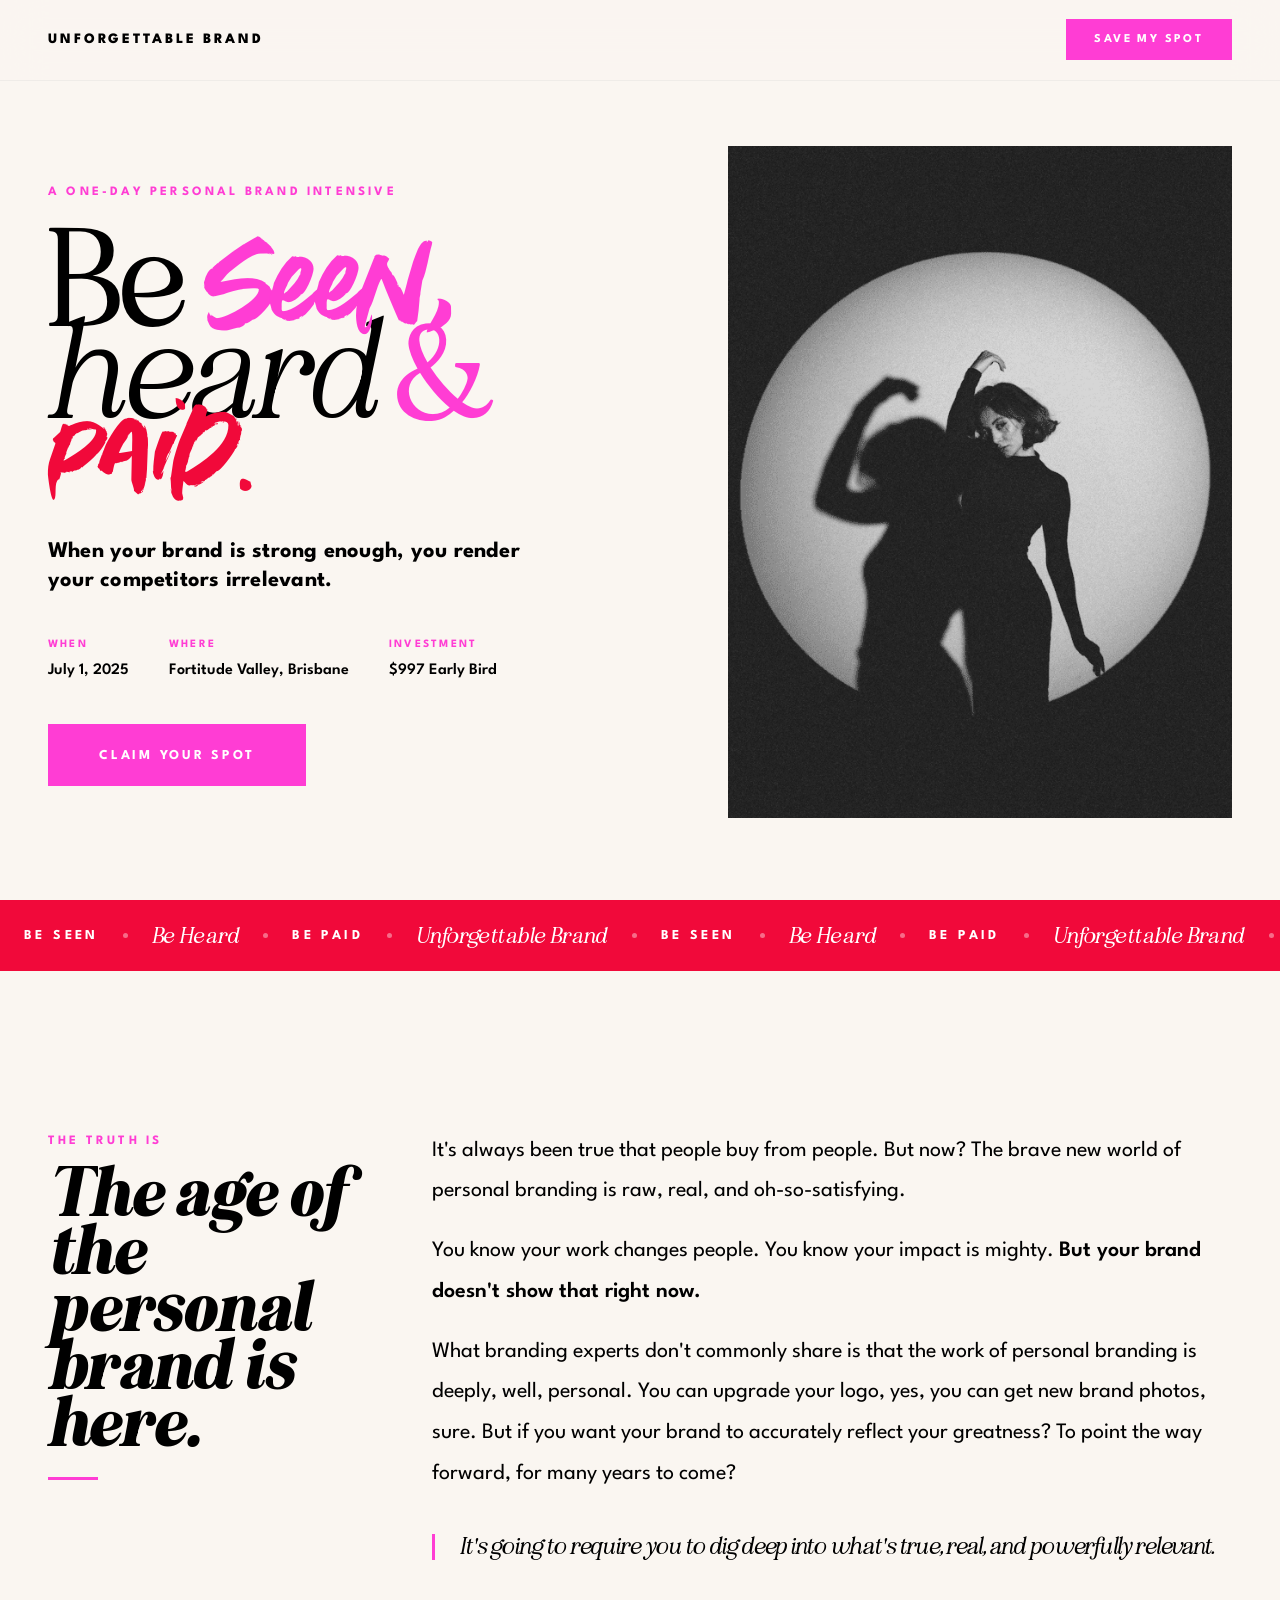
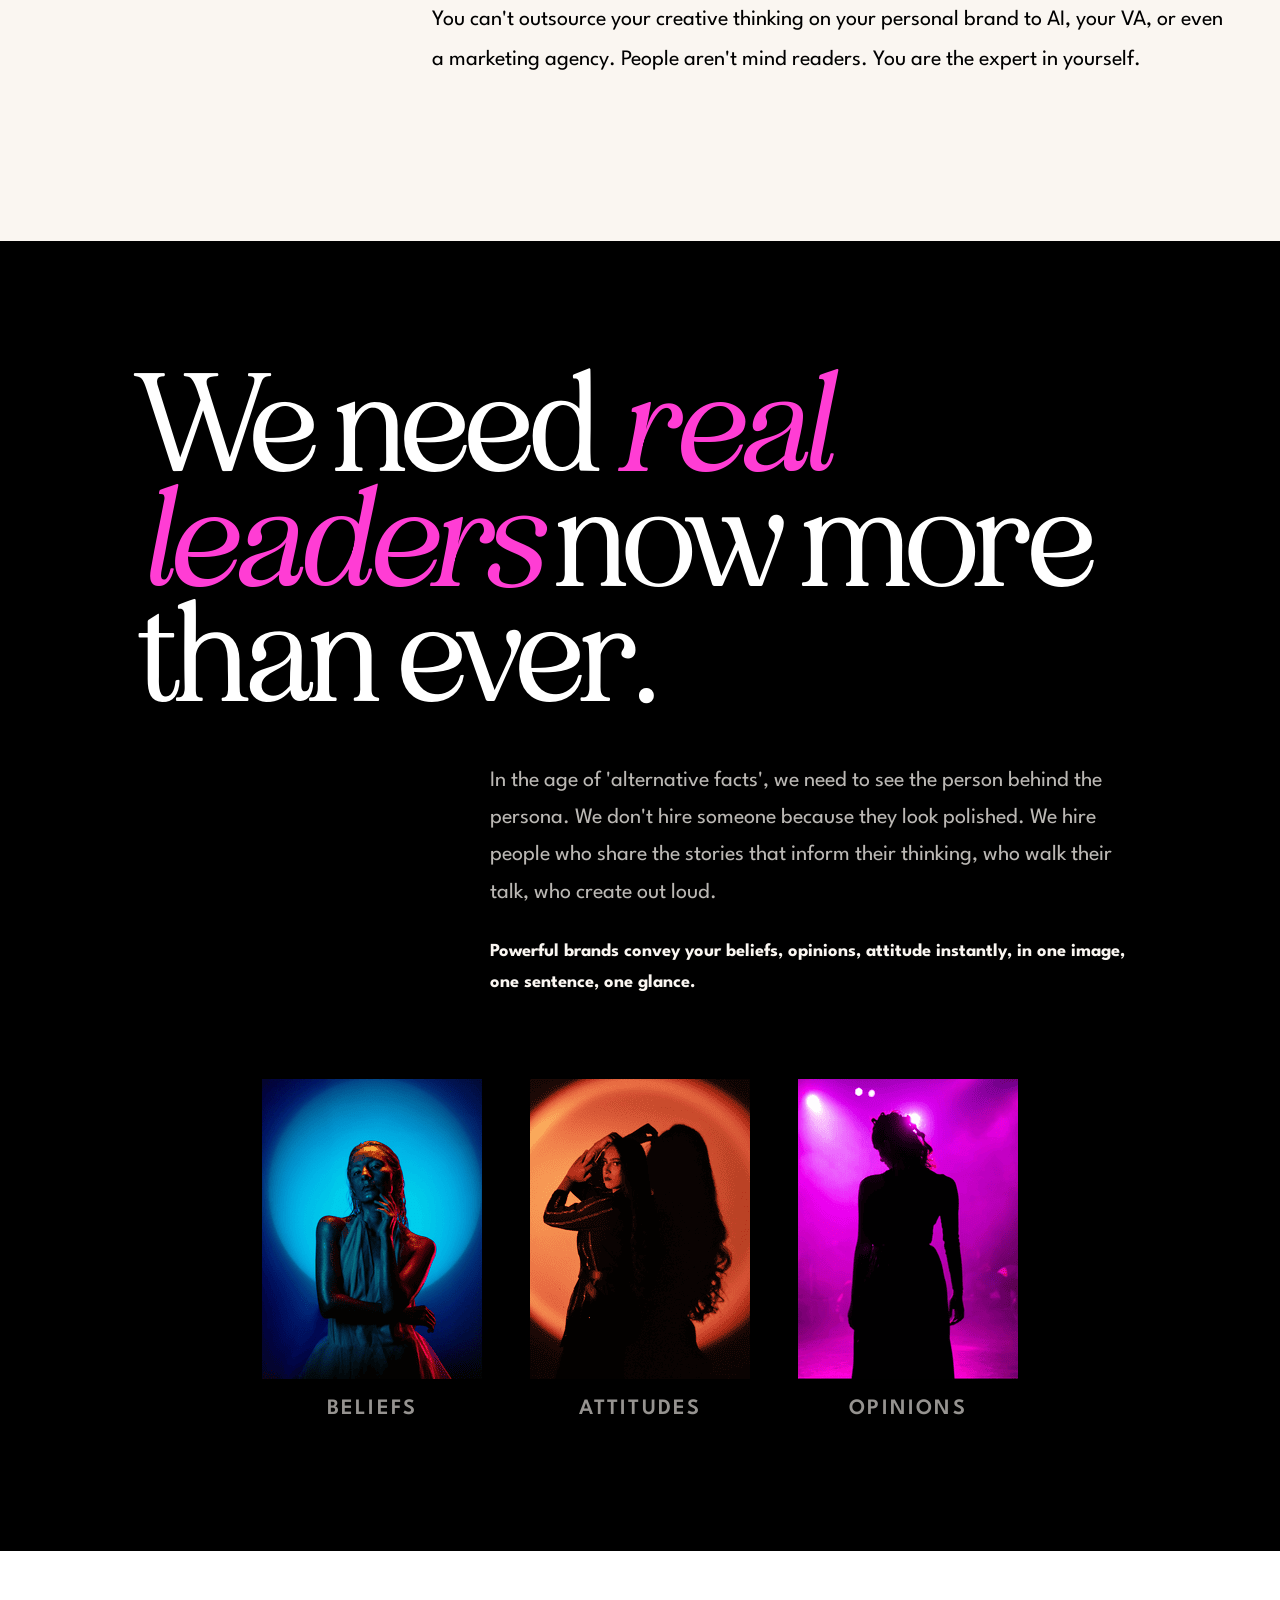
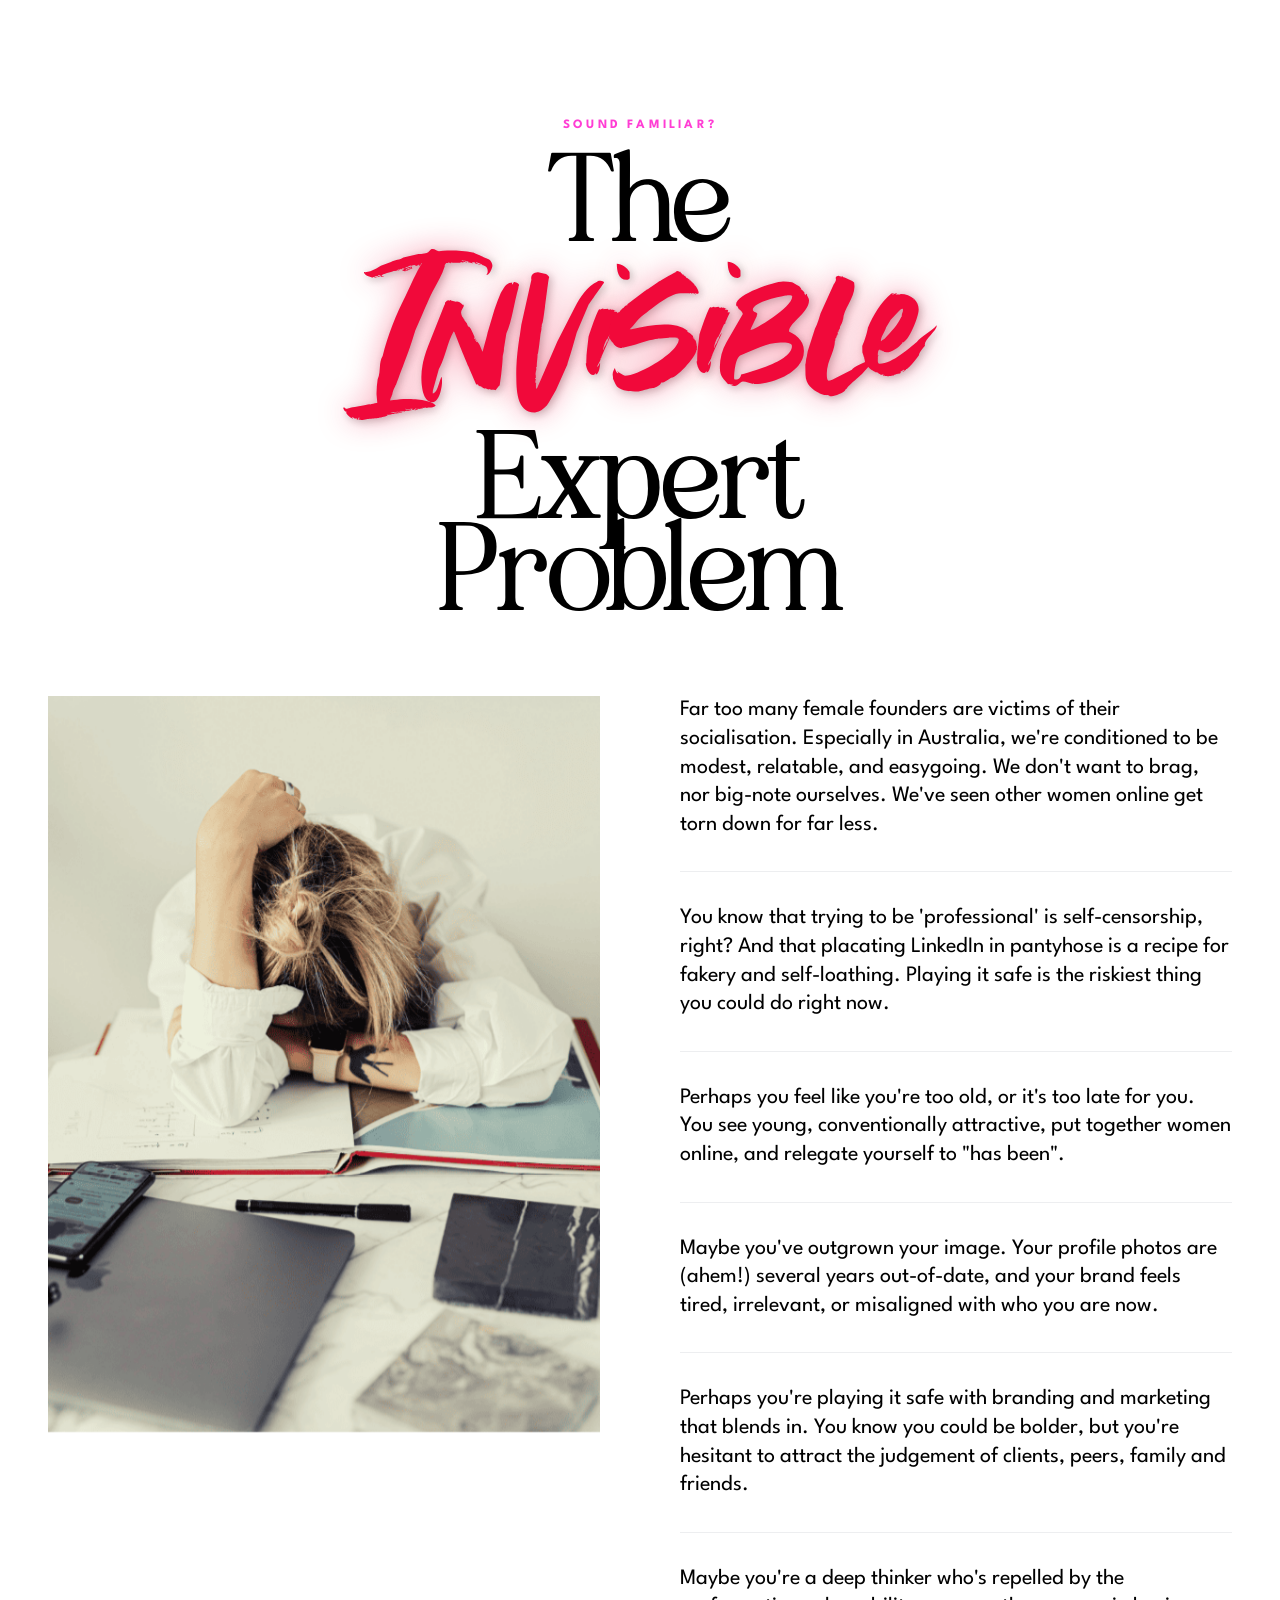
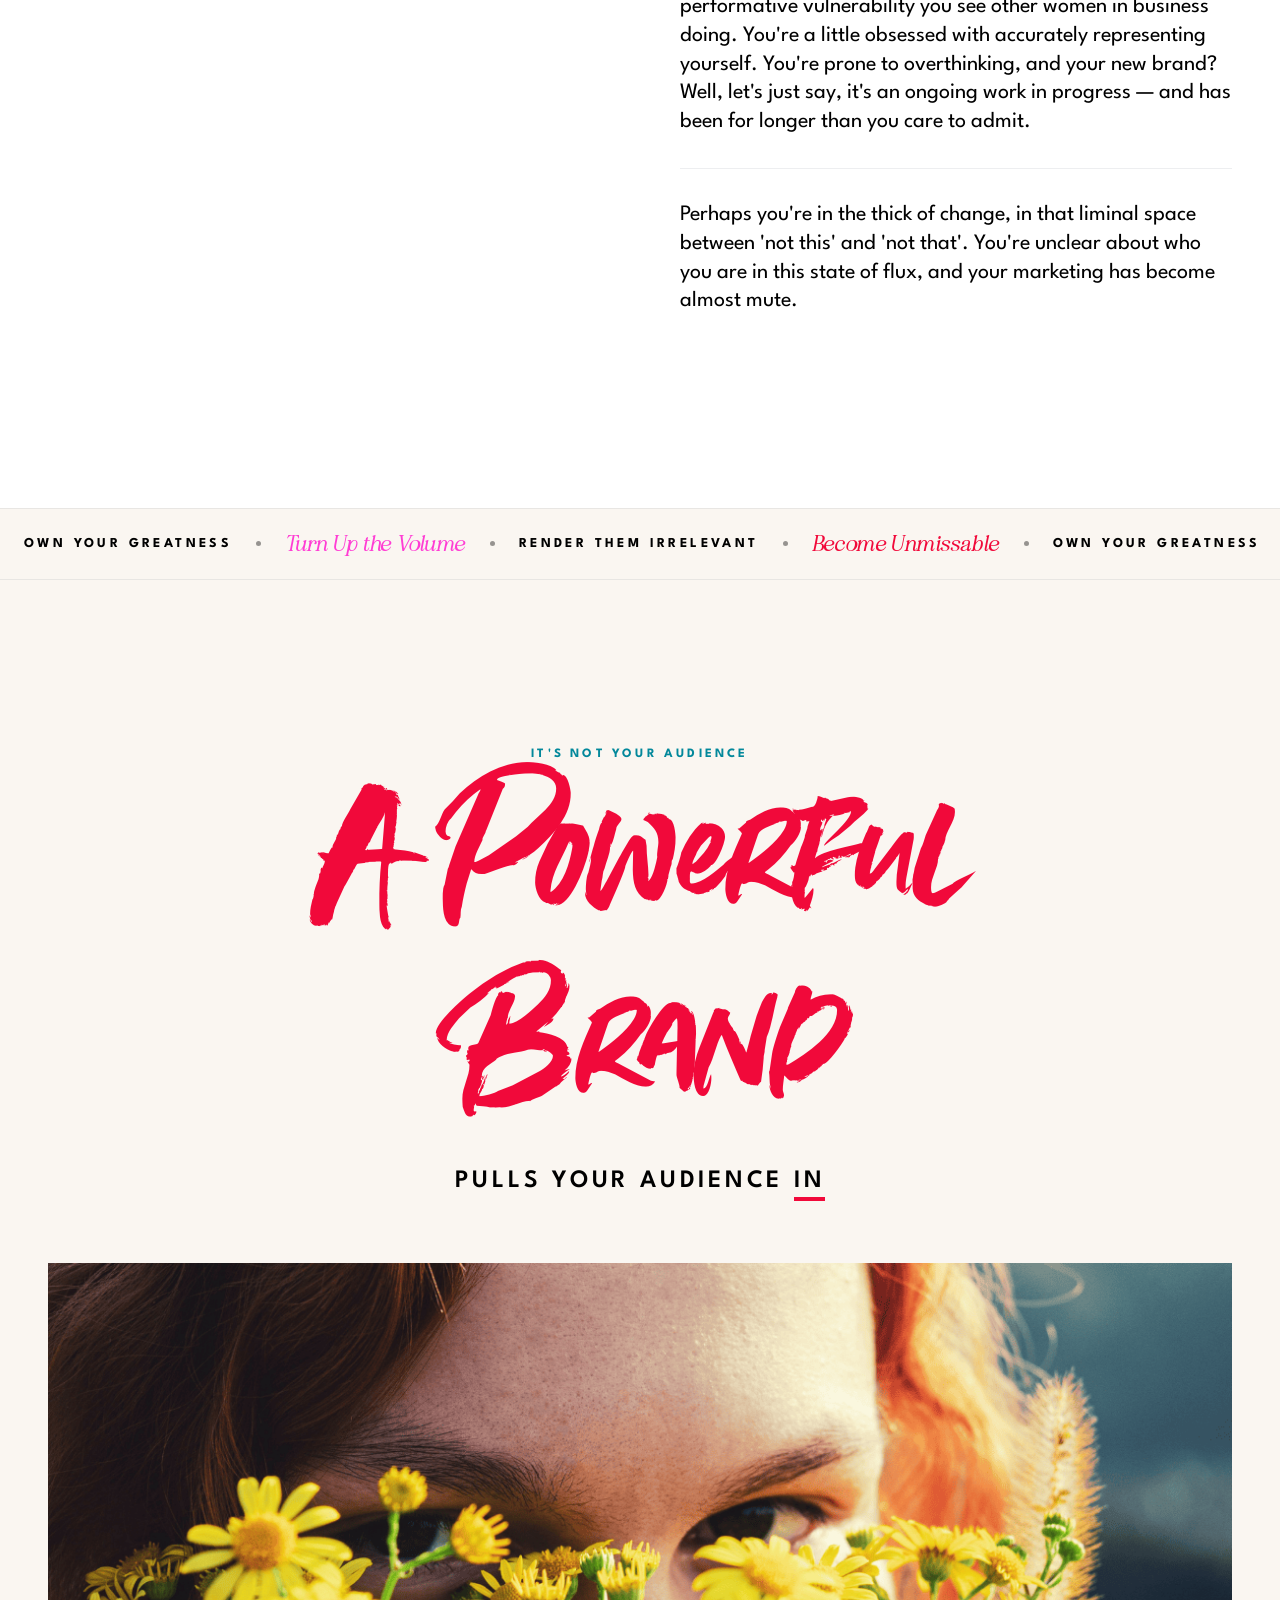
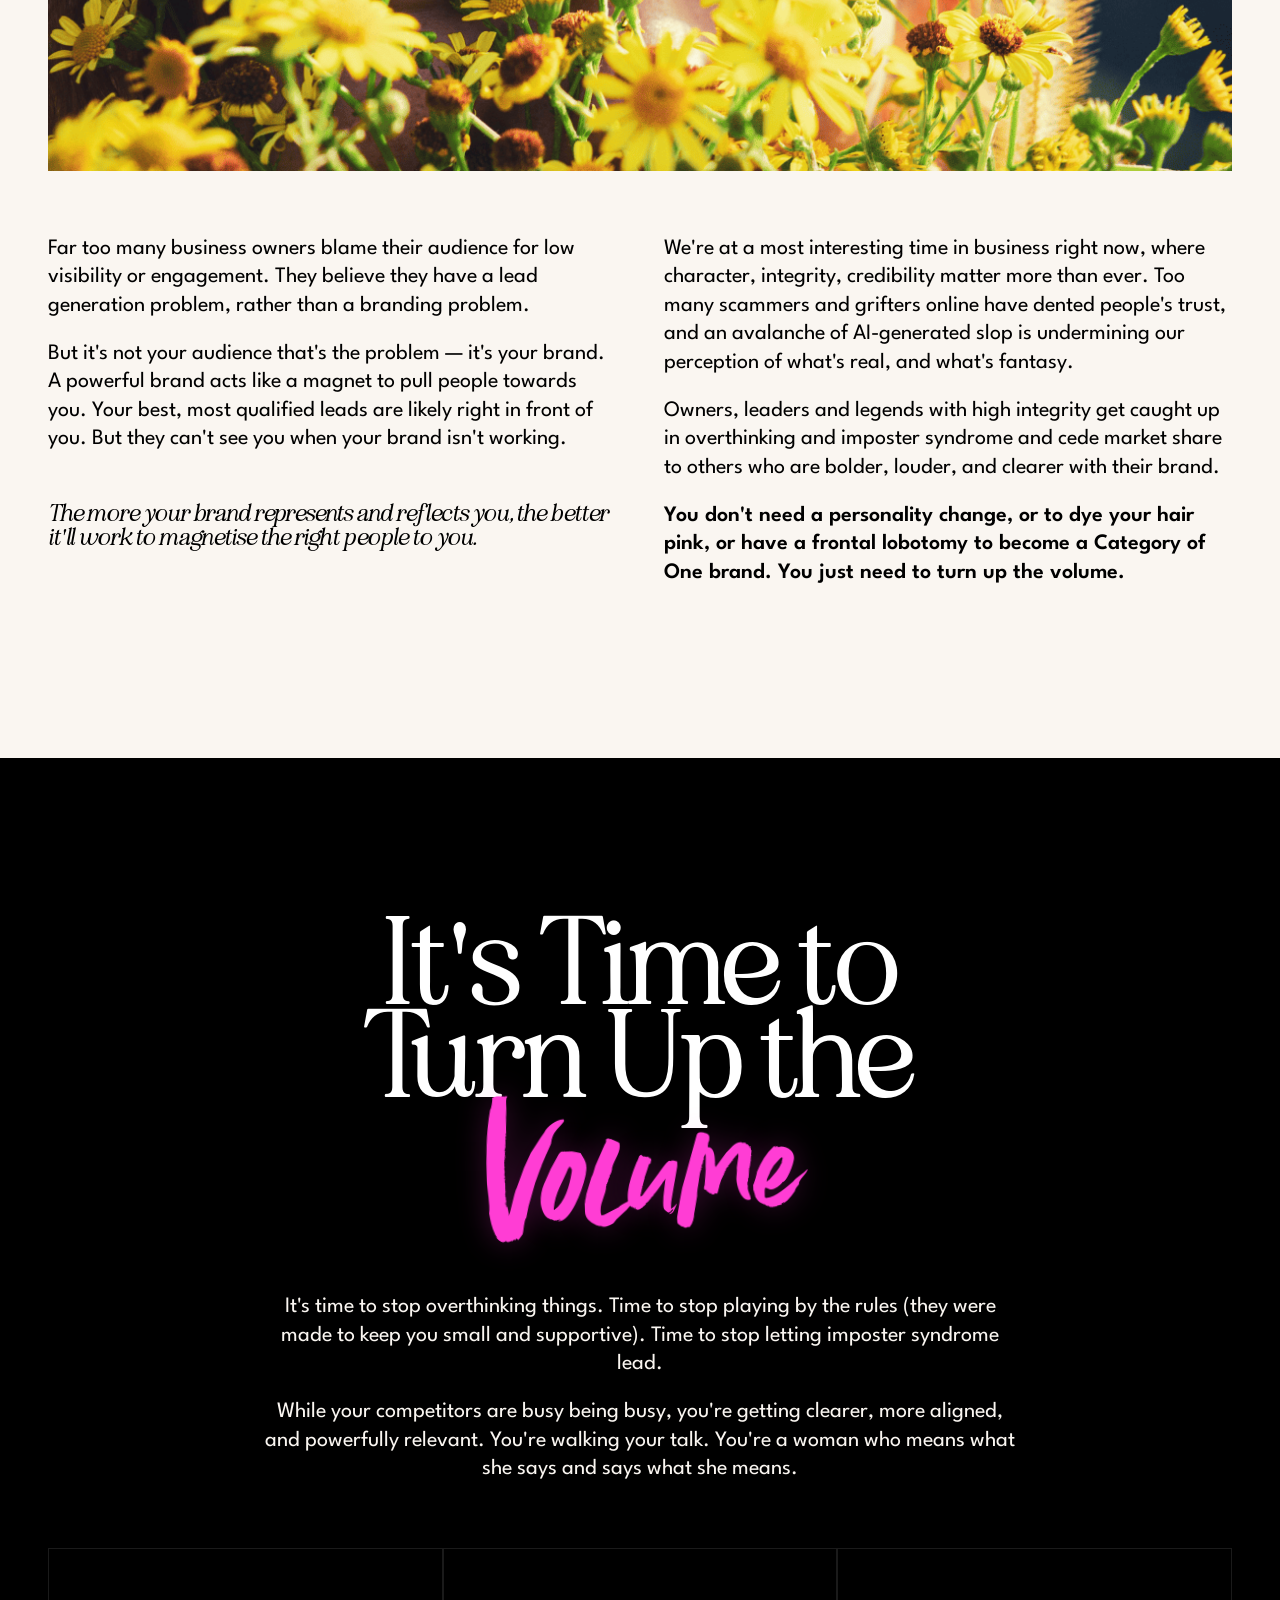
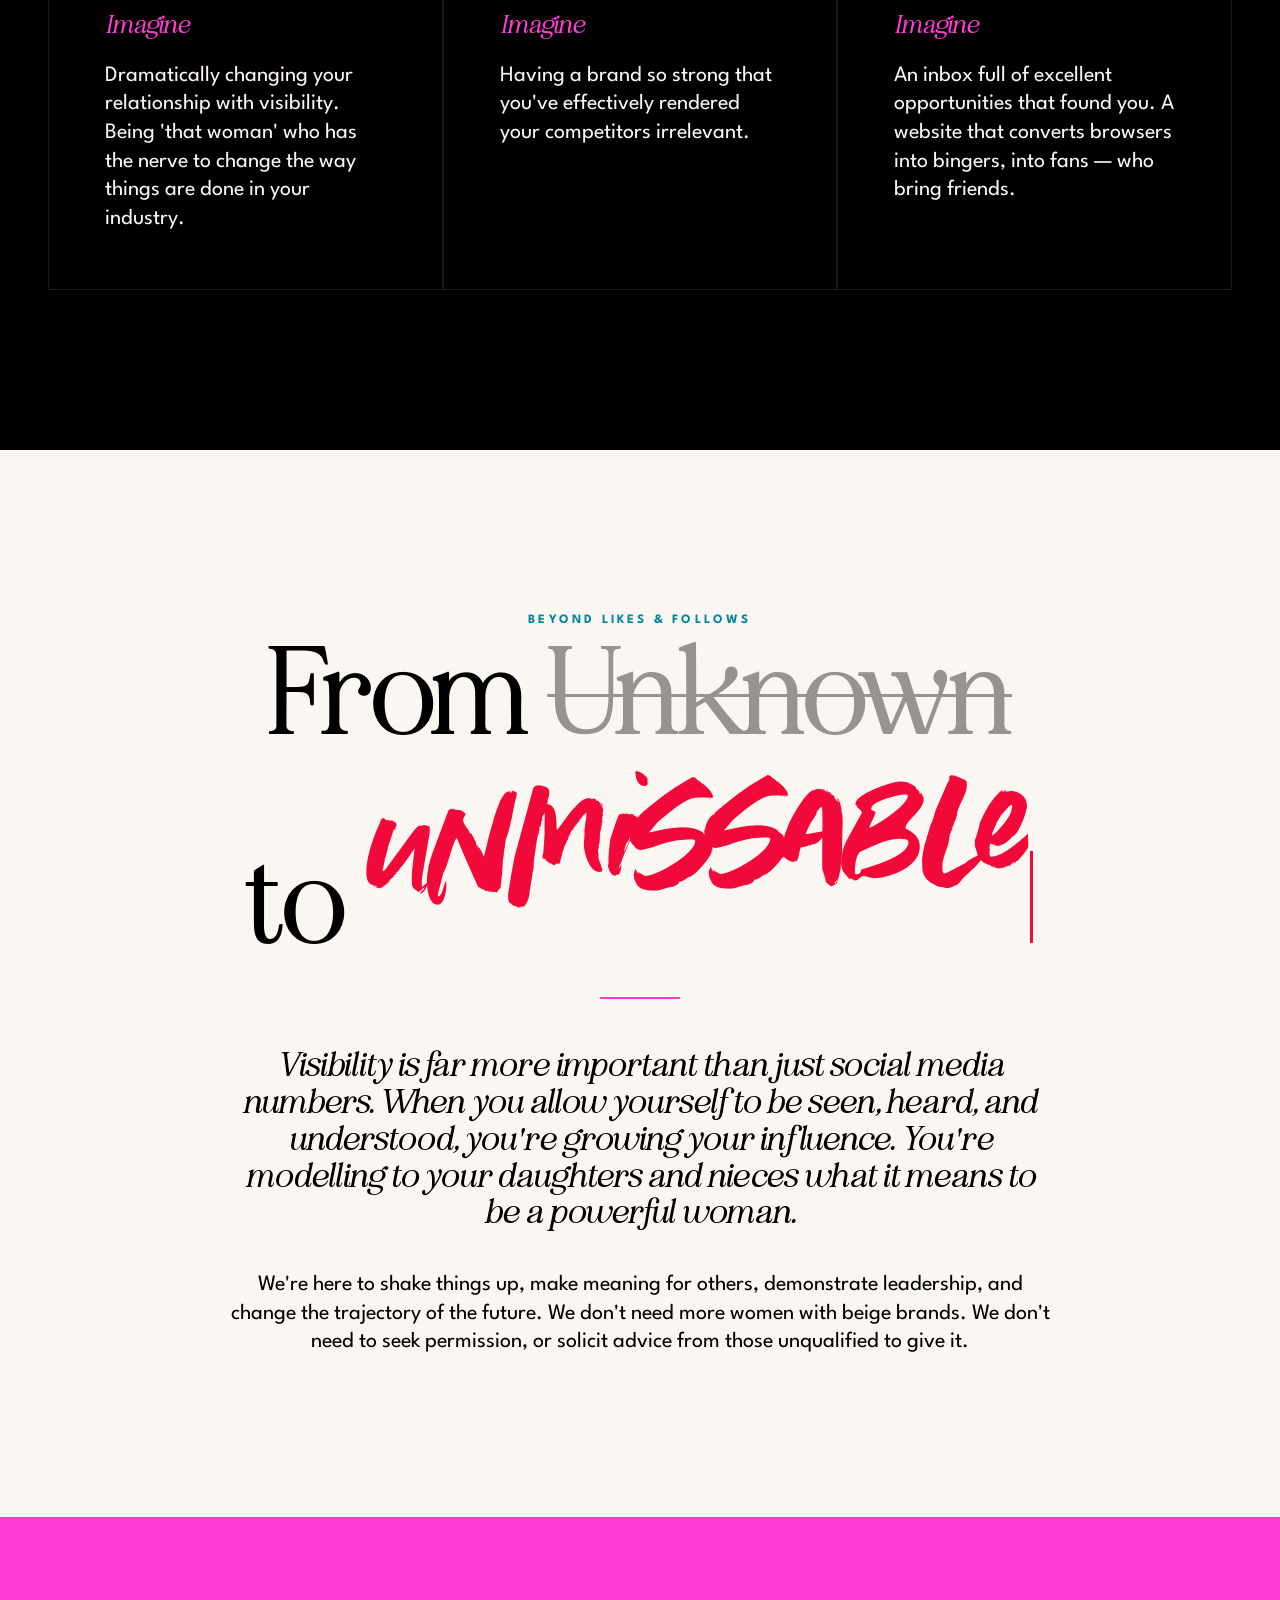
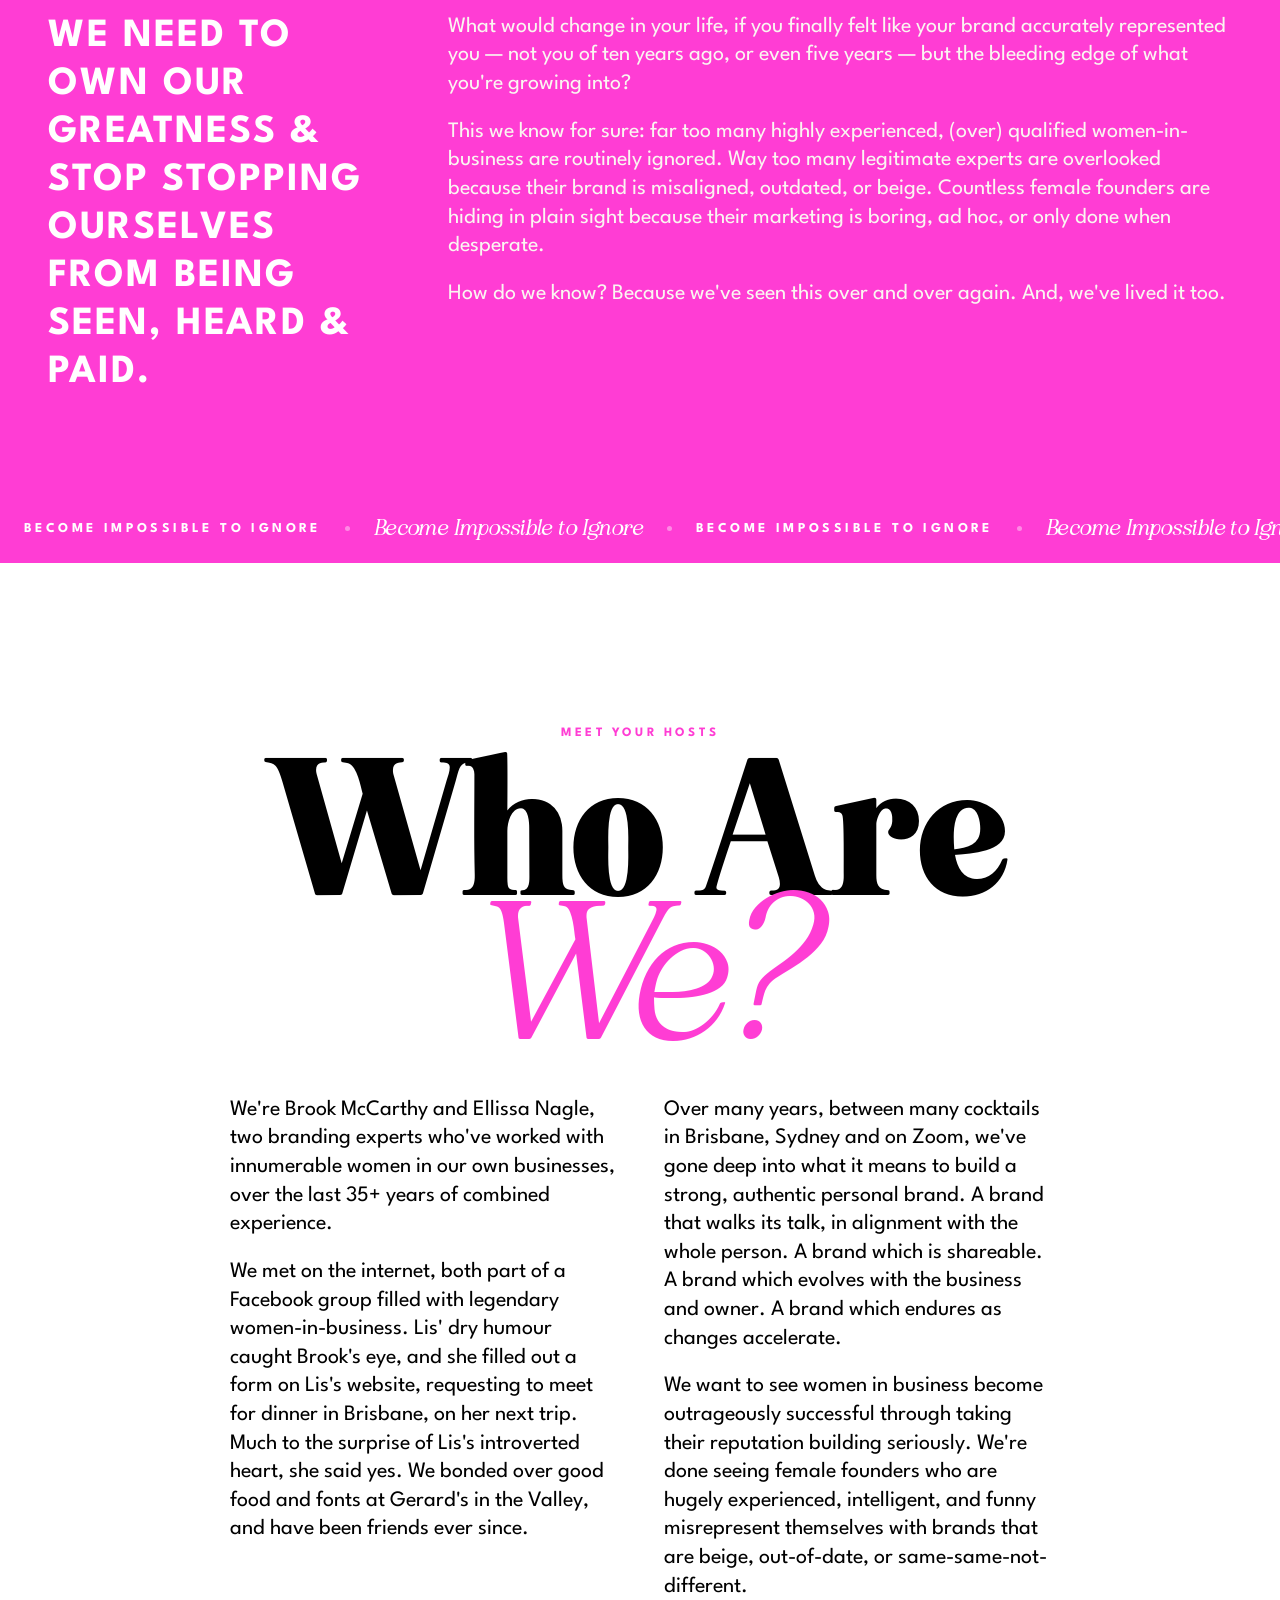
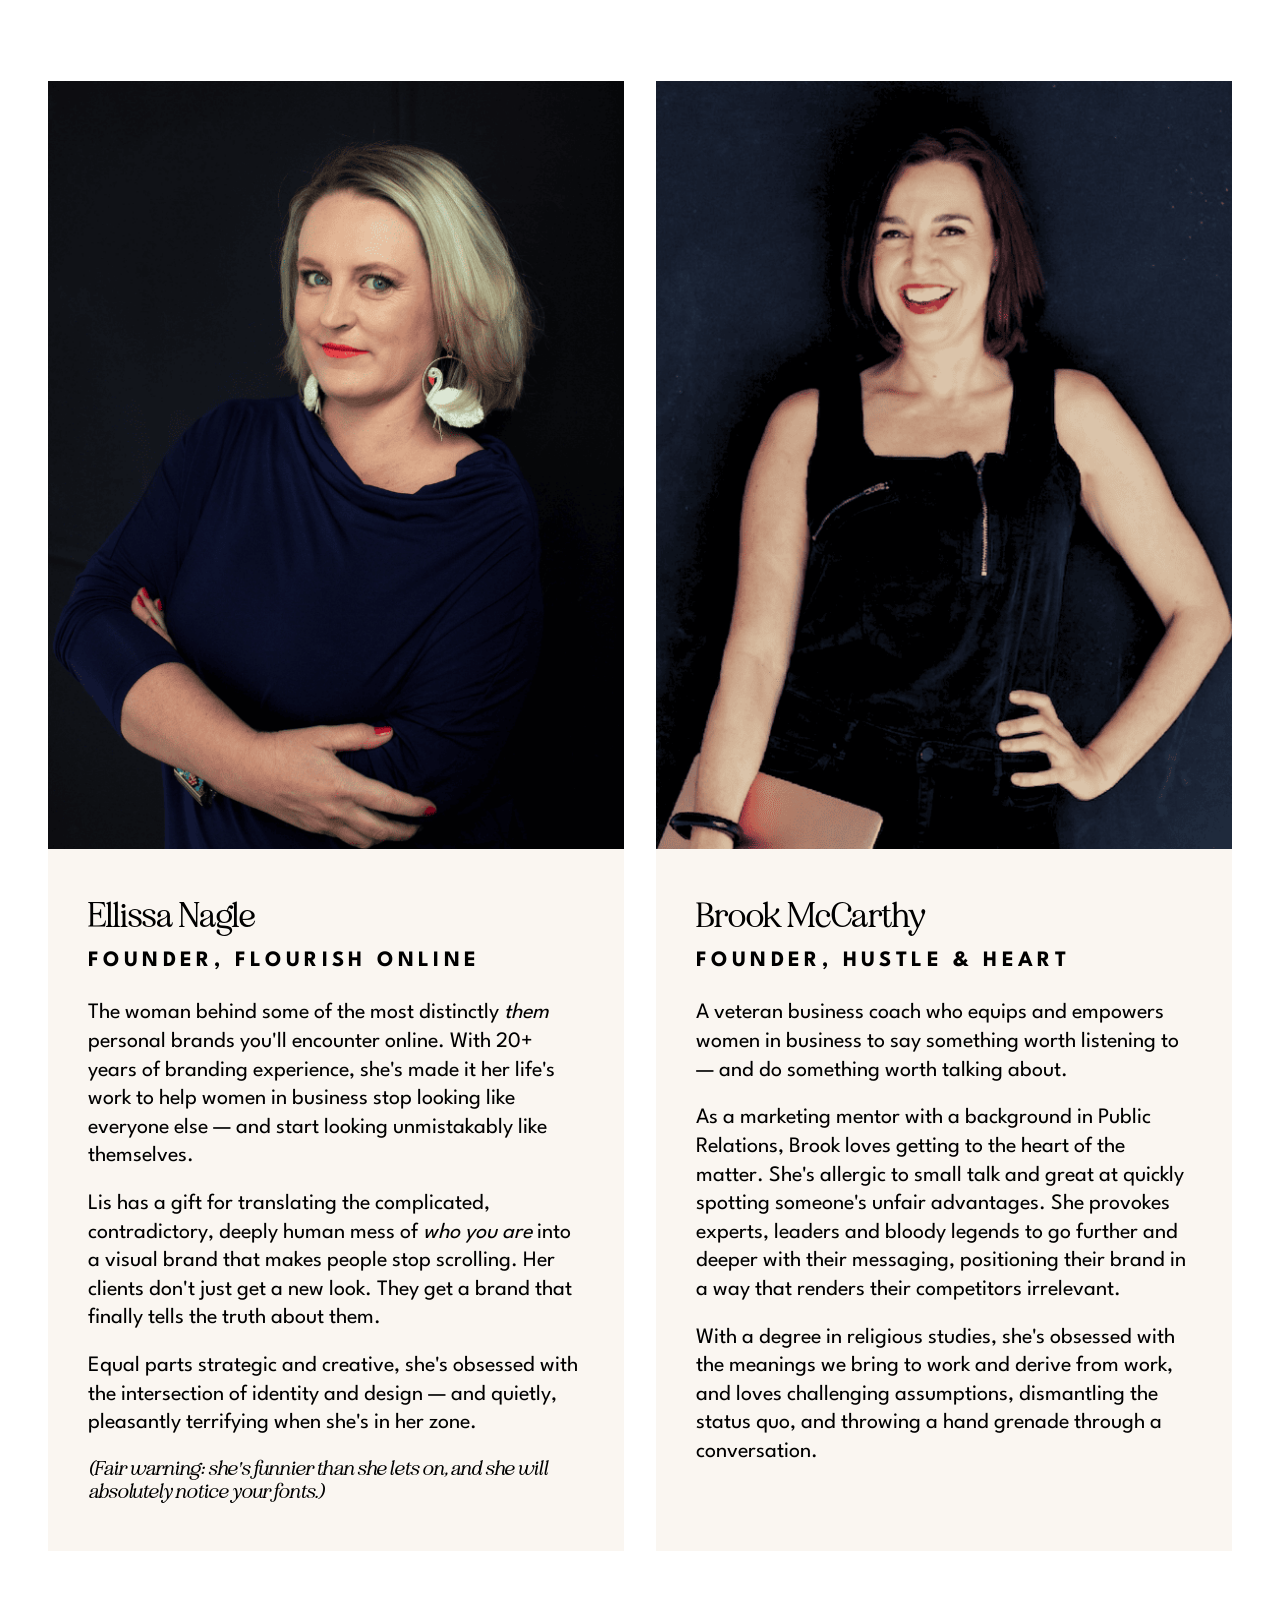
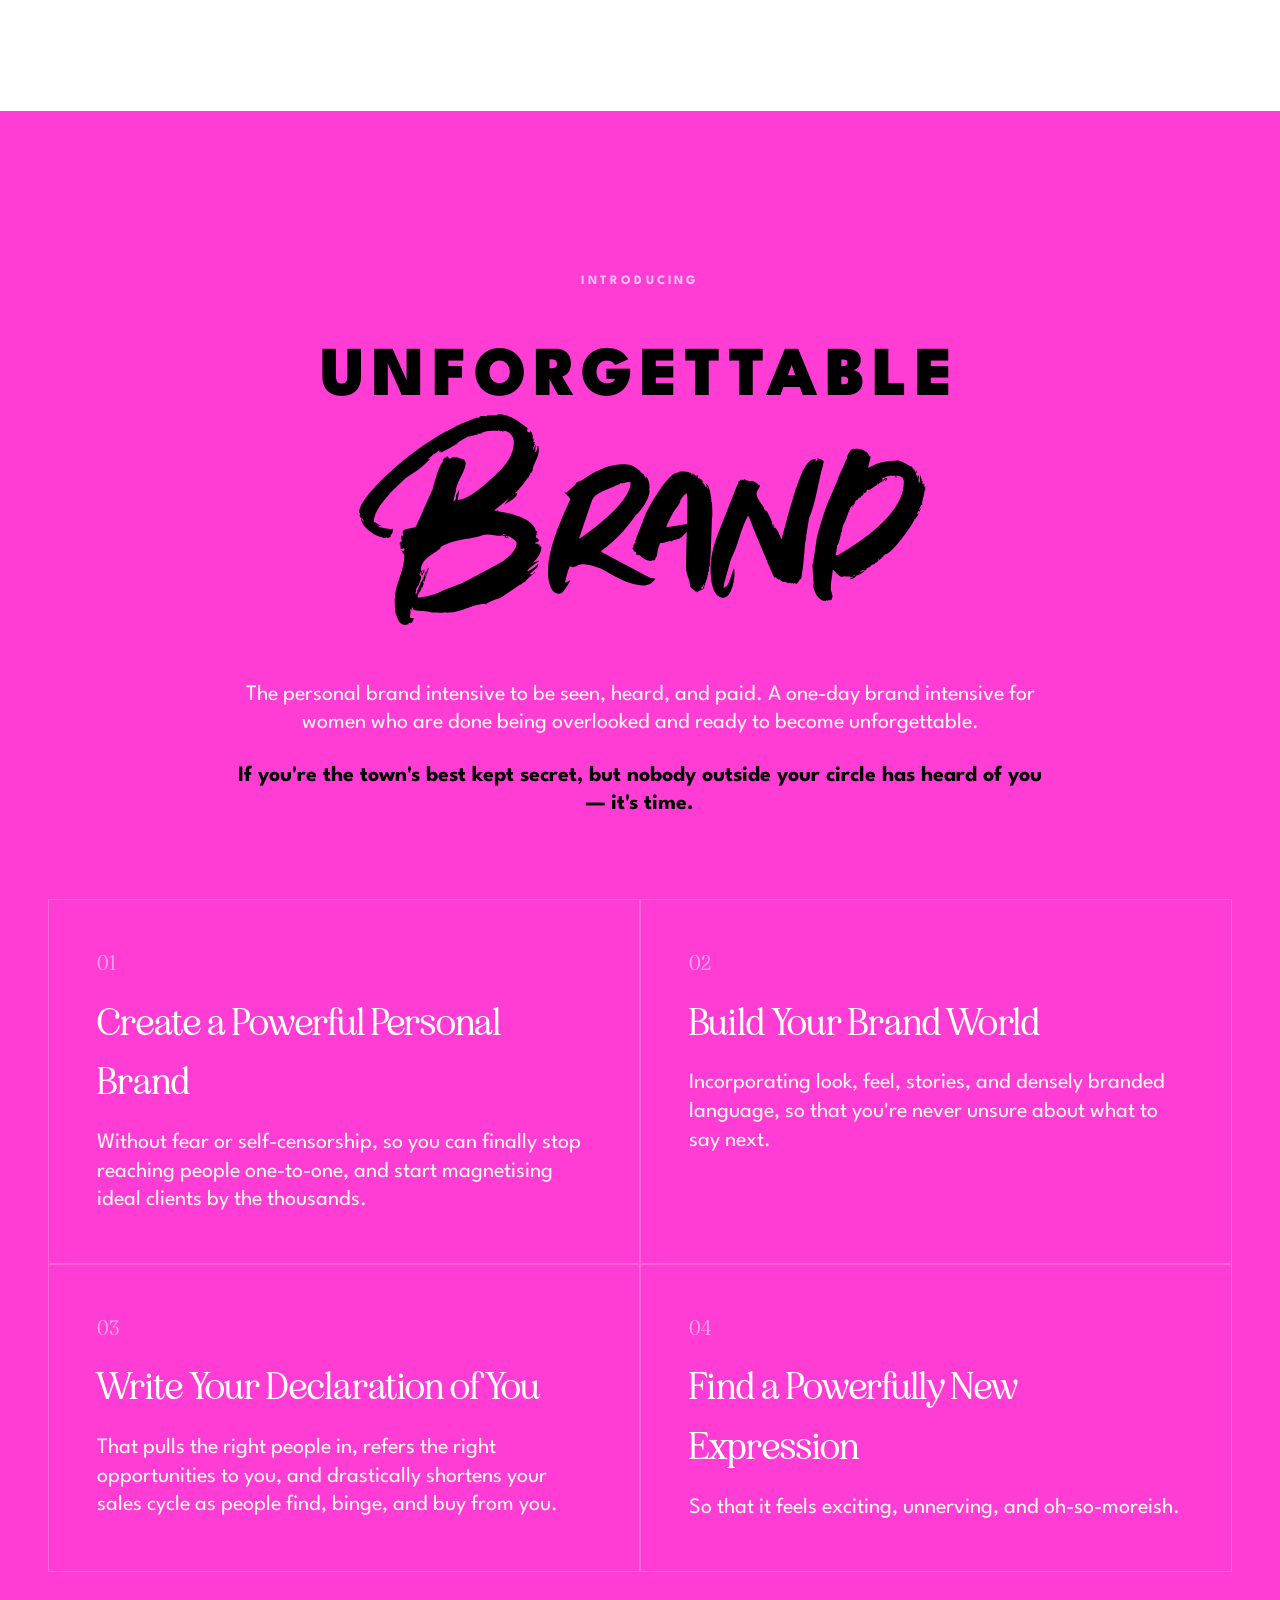
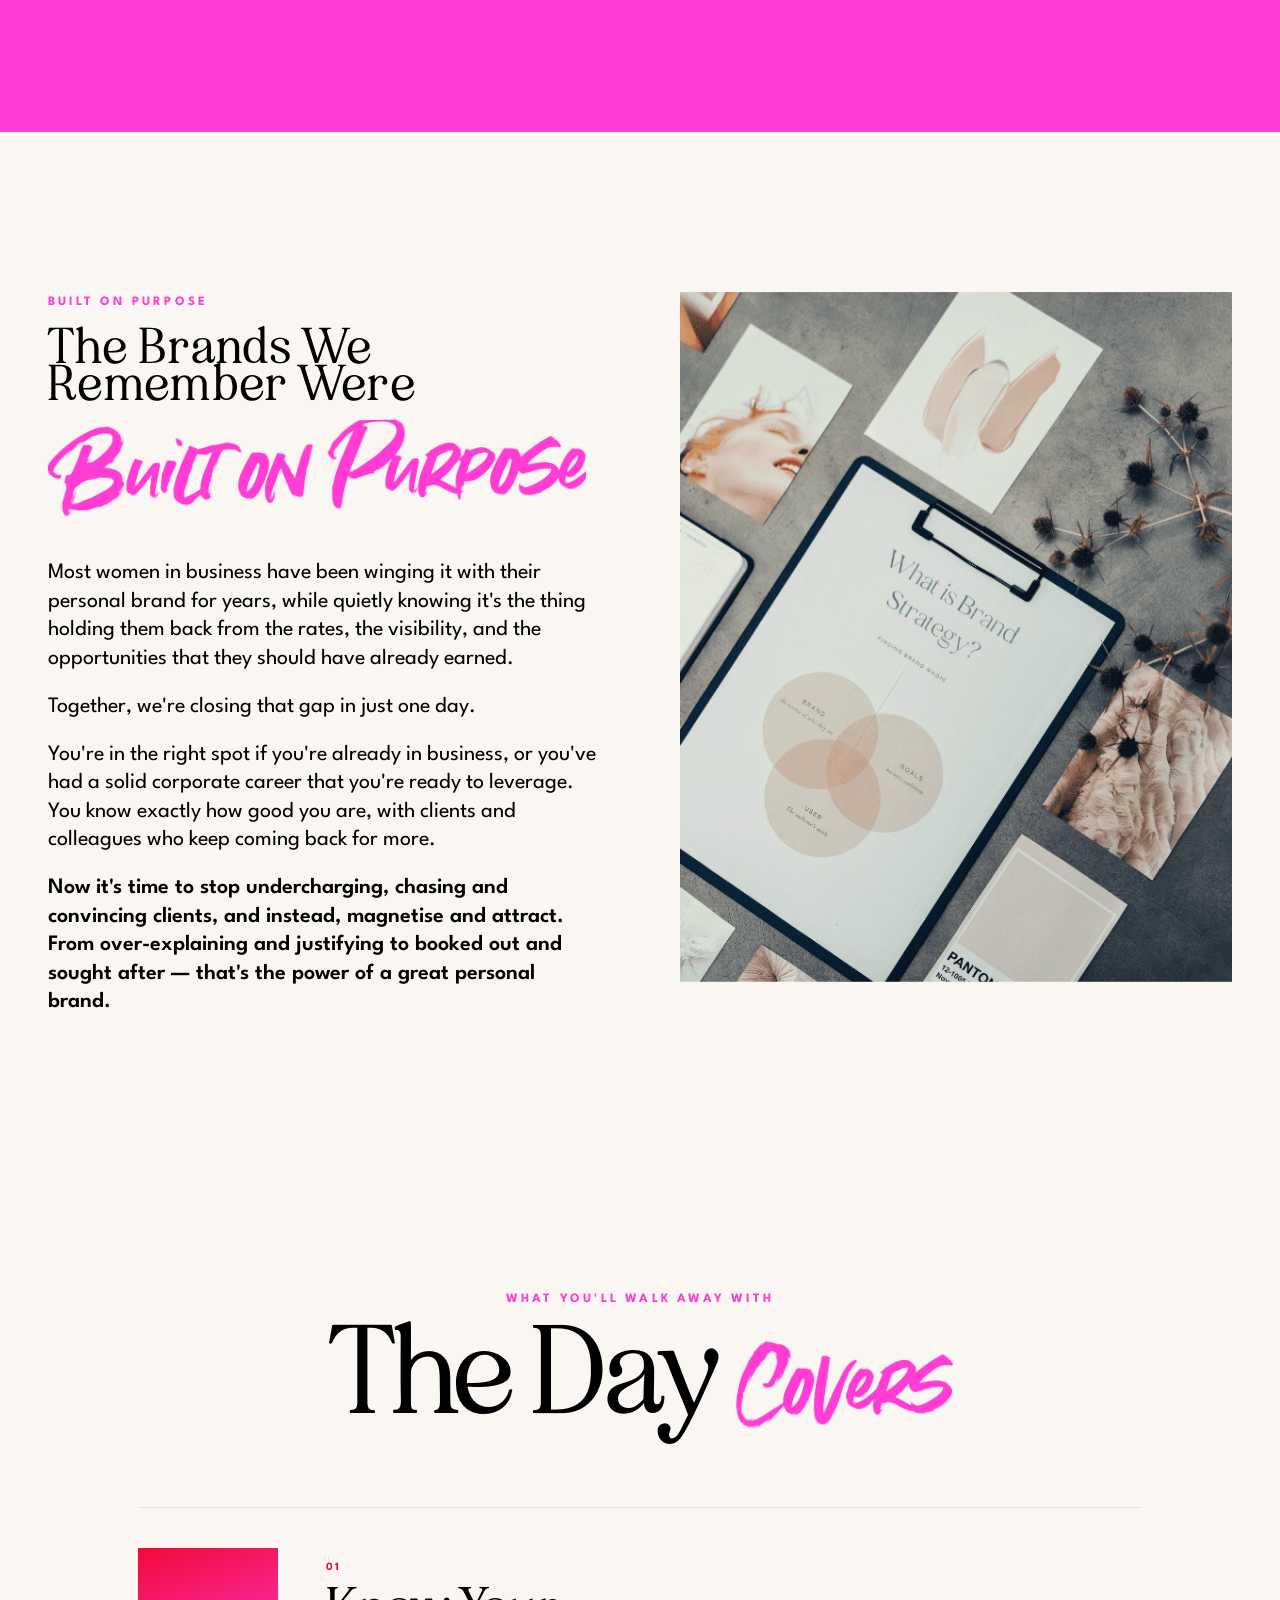
==== commit a6694d47: "Update index.html" ====
--- a/index.html
+++ b/index.html
@@ -2062,7 +2062,7 @@
                         </div>
                         <div class="hero__meta-item">
                             <span class="hero__meta-label">Where</span>
-                            <span class="hero__meta-value">Brisbane CBD</span>
+                            <span class="hero__meta-value">Fortitude Valley, Brisbane</span>
                         </div>
                         <div class="hero__meta-item">
                             <span class="hero__meta-label">Investment</span>
@@ -2545,7 +2545,7 @@
                     </div>
                     <div>
                         <span class="join__detail-label">Where</span>
-                        <span class="join__detail-value">Flourish Online, Brisbane CBD</span>
+                        <span class="join__detail-value">Flourish Online, Fortitude Valley, Brisbane</span>
                     </div>
                     <div>
                         <span class="join__detail-label">Format</span>
@@ -2591,7 +2591,6 @@
             <div class="closing-finale__overlay"></div>
             <div class="container" style="position: relative; z-index: 2;">
                 <h2 class="closing-finale__title">Only <span class="brush-solid" style="color: var(--pink); font-size: 2.3em; transform: rotate(-1deg); display: inline-block; line-height: 0.6;">You</span> Can Tell a New Story About Yourself</h2>
-                <div class="closing-finale__label">[ Full-width image placeholder ]</div>
             </div>
         </div>
 
@@ -2656,7 +2655,7 @@
                     </div>
                     <div class="footer__event-item">
                         <span class="footer__event-label">Where</span>
-                        <span class="footer__event-value">Brisbane CBD</span>
+                        <span class="footer__event-value">Fortitude Valley, Brisbane</span>
                     </div>
                     <div class="footer__event-item">
                         <span class="footer__event-label">Investment</span>
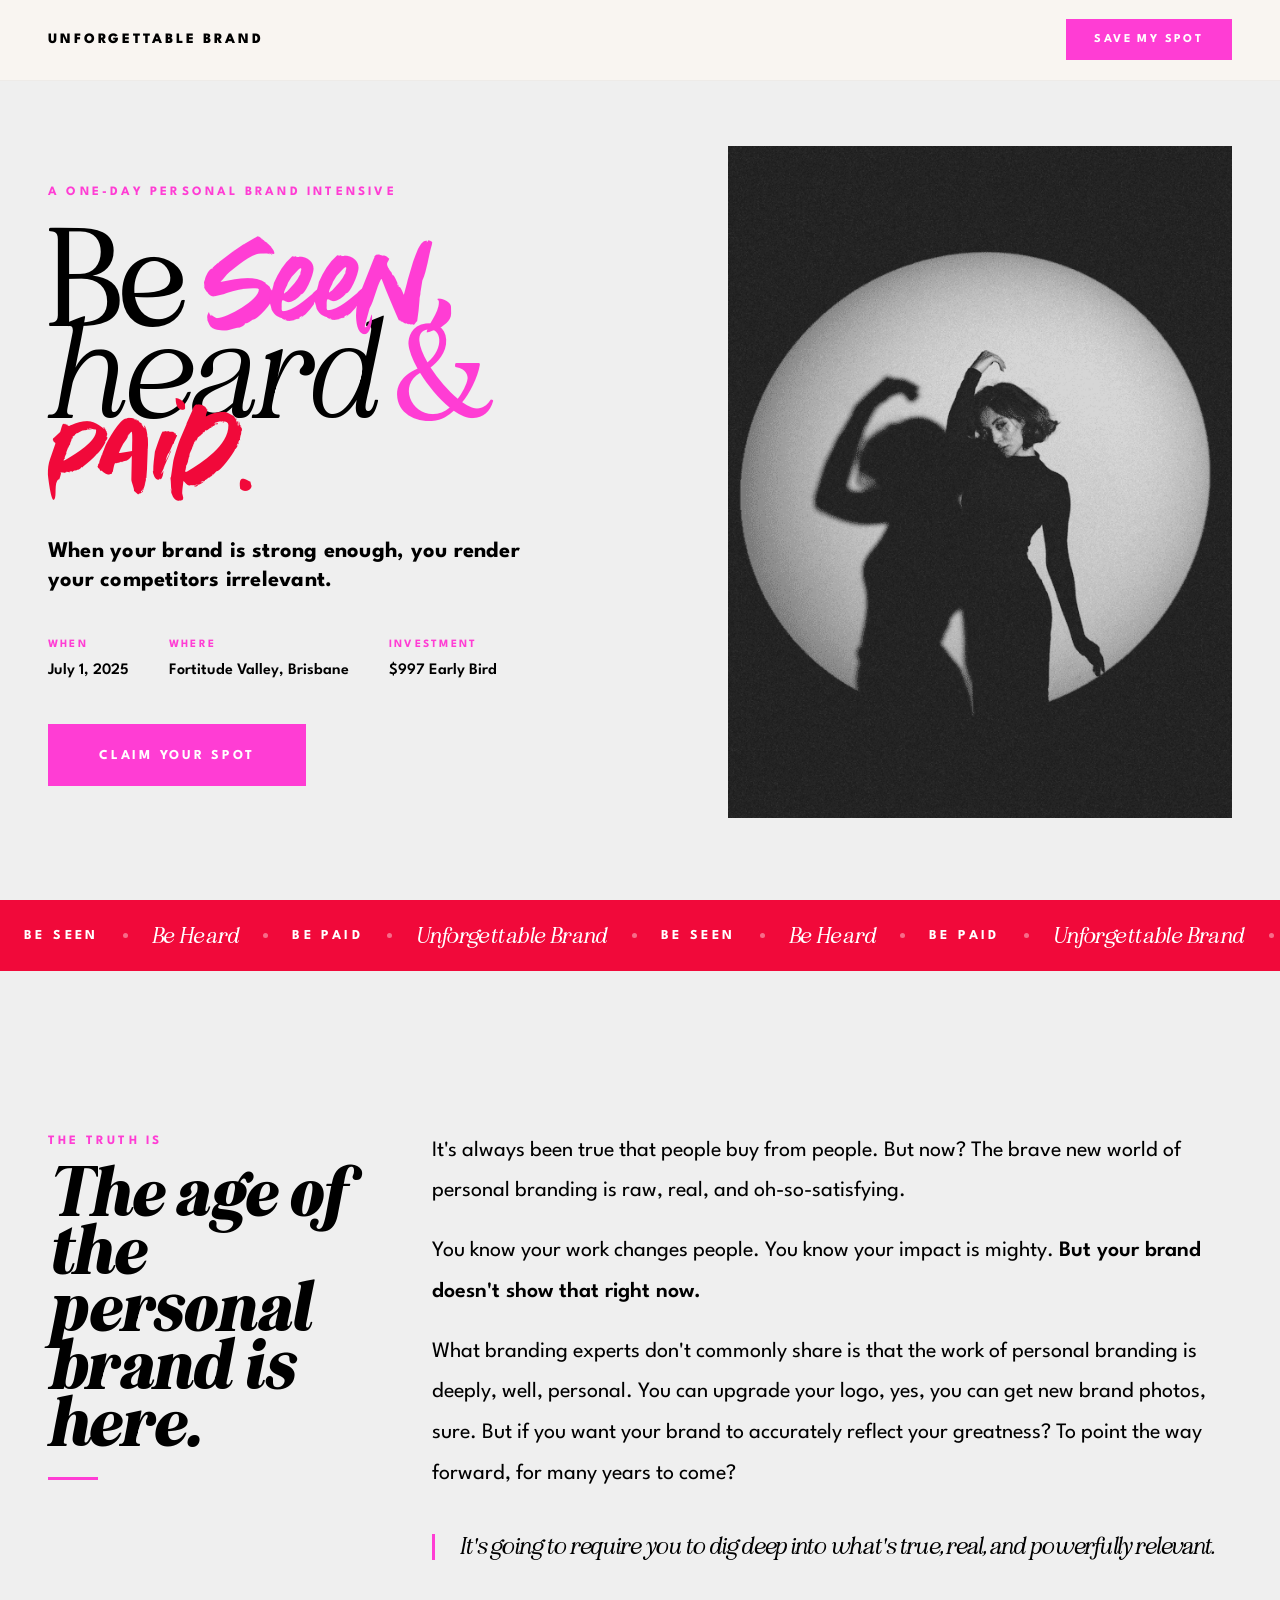
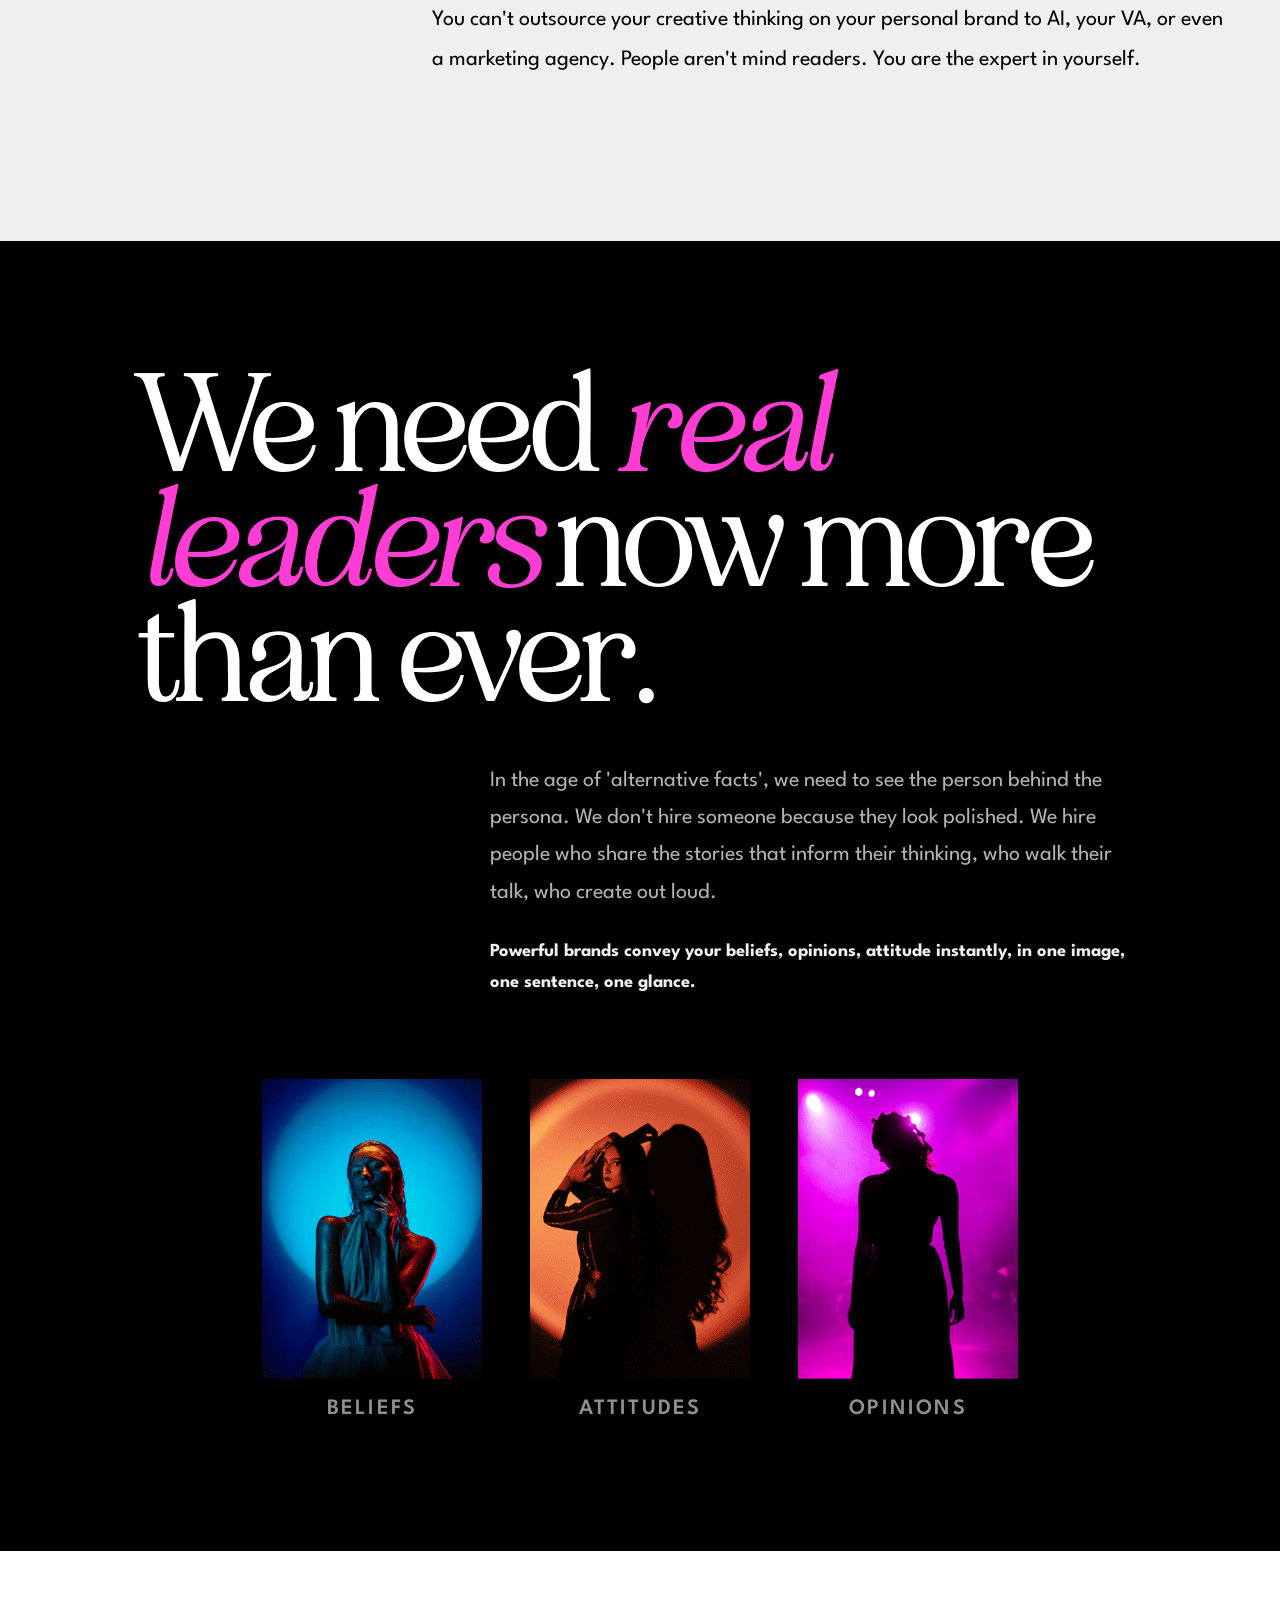
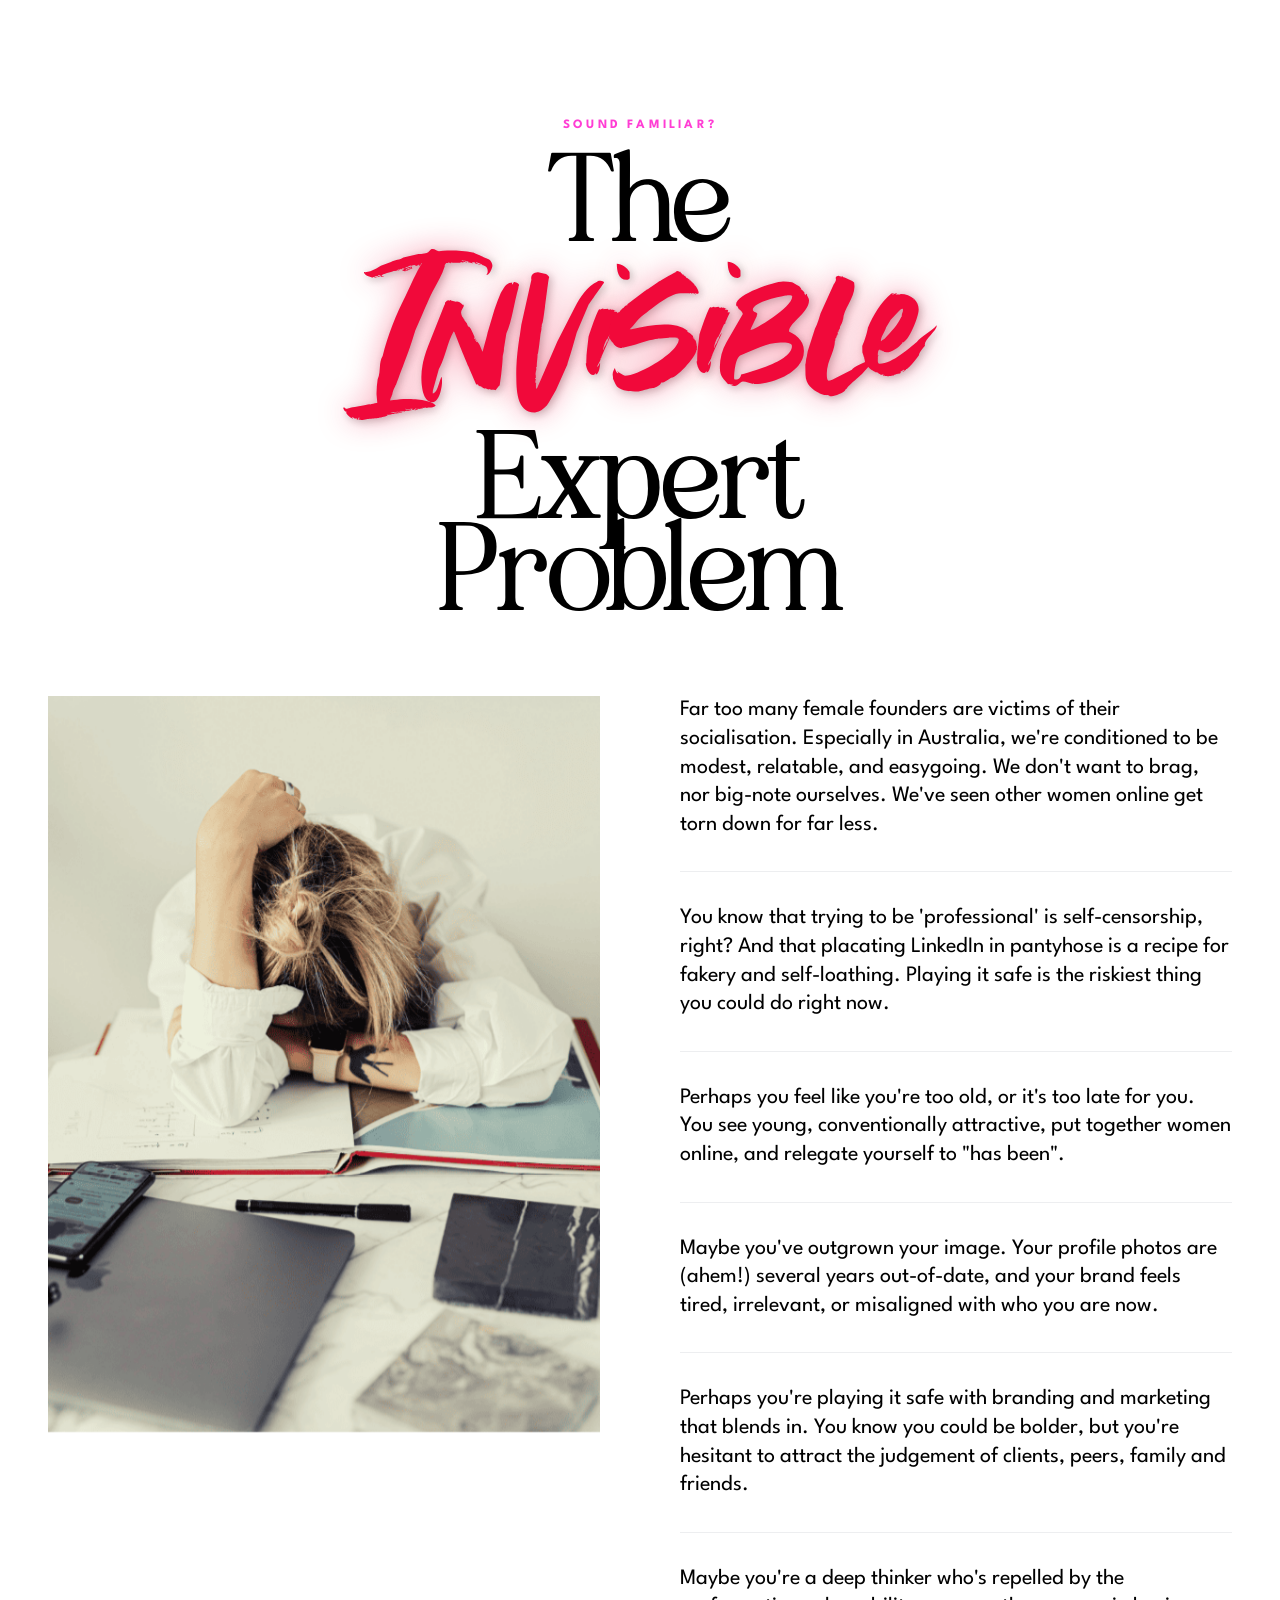
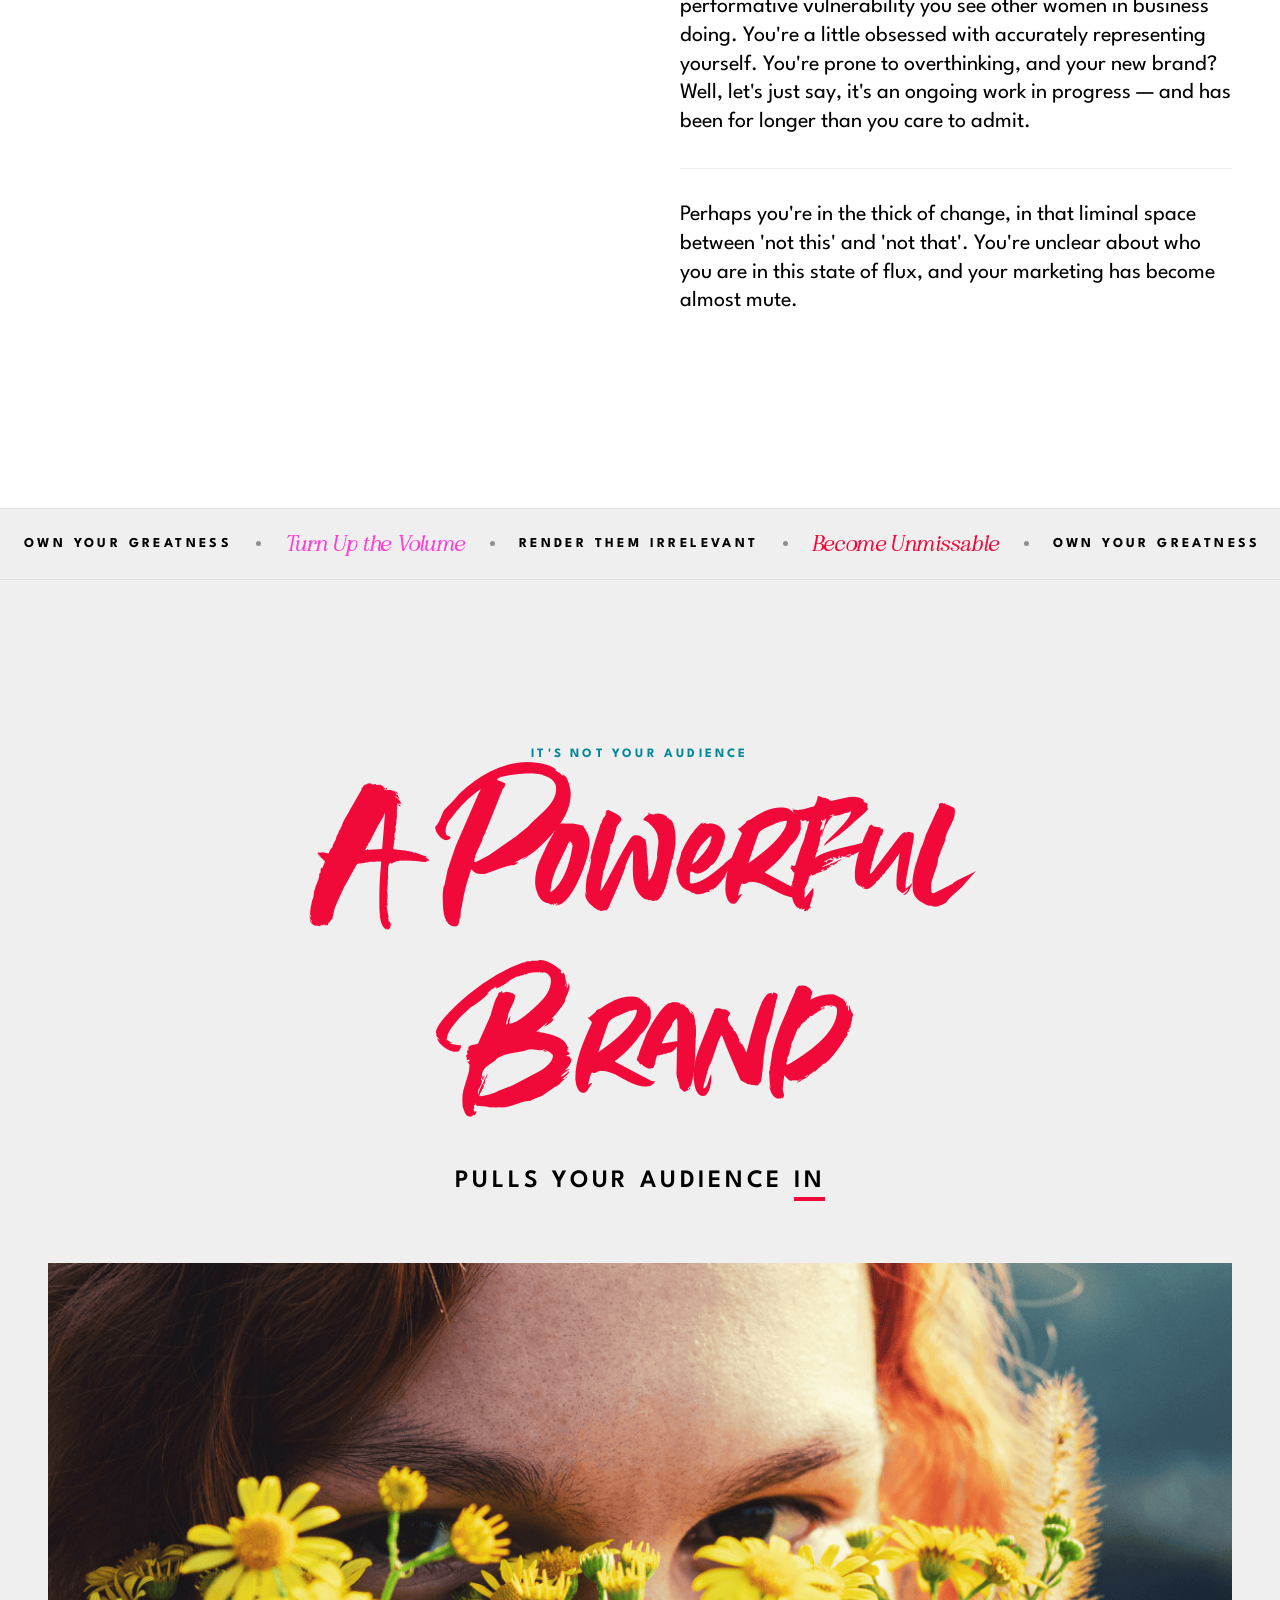
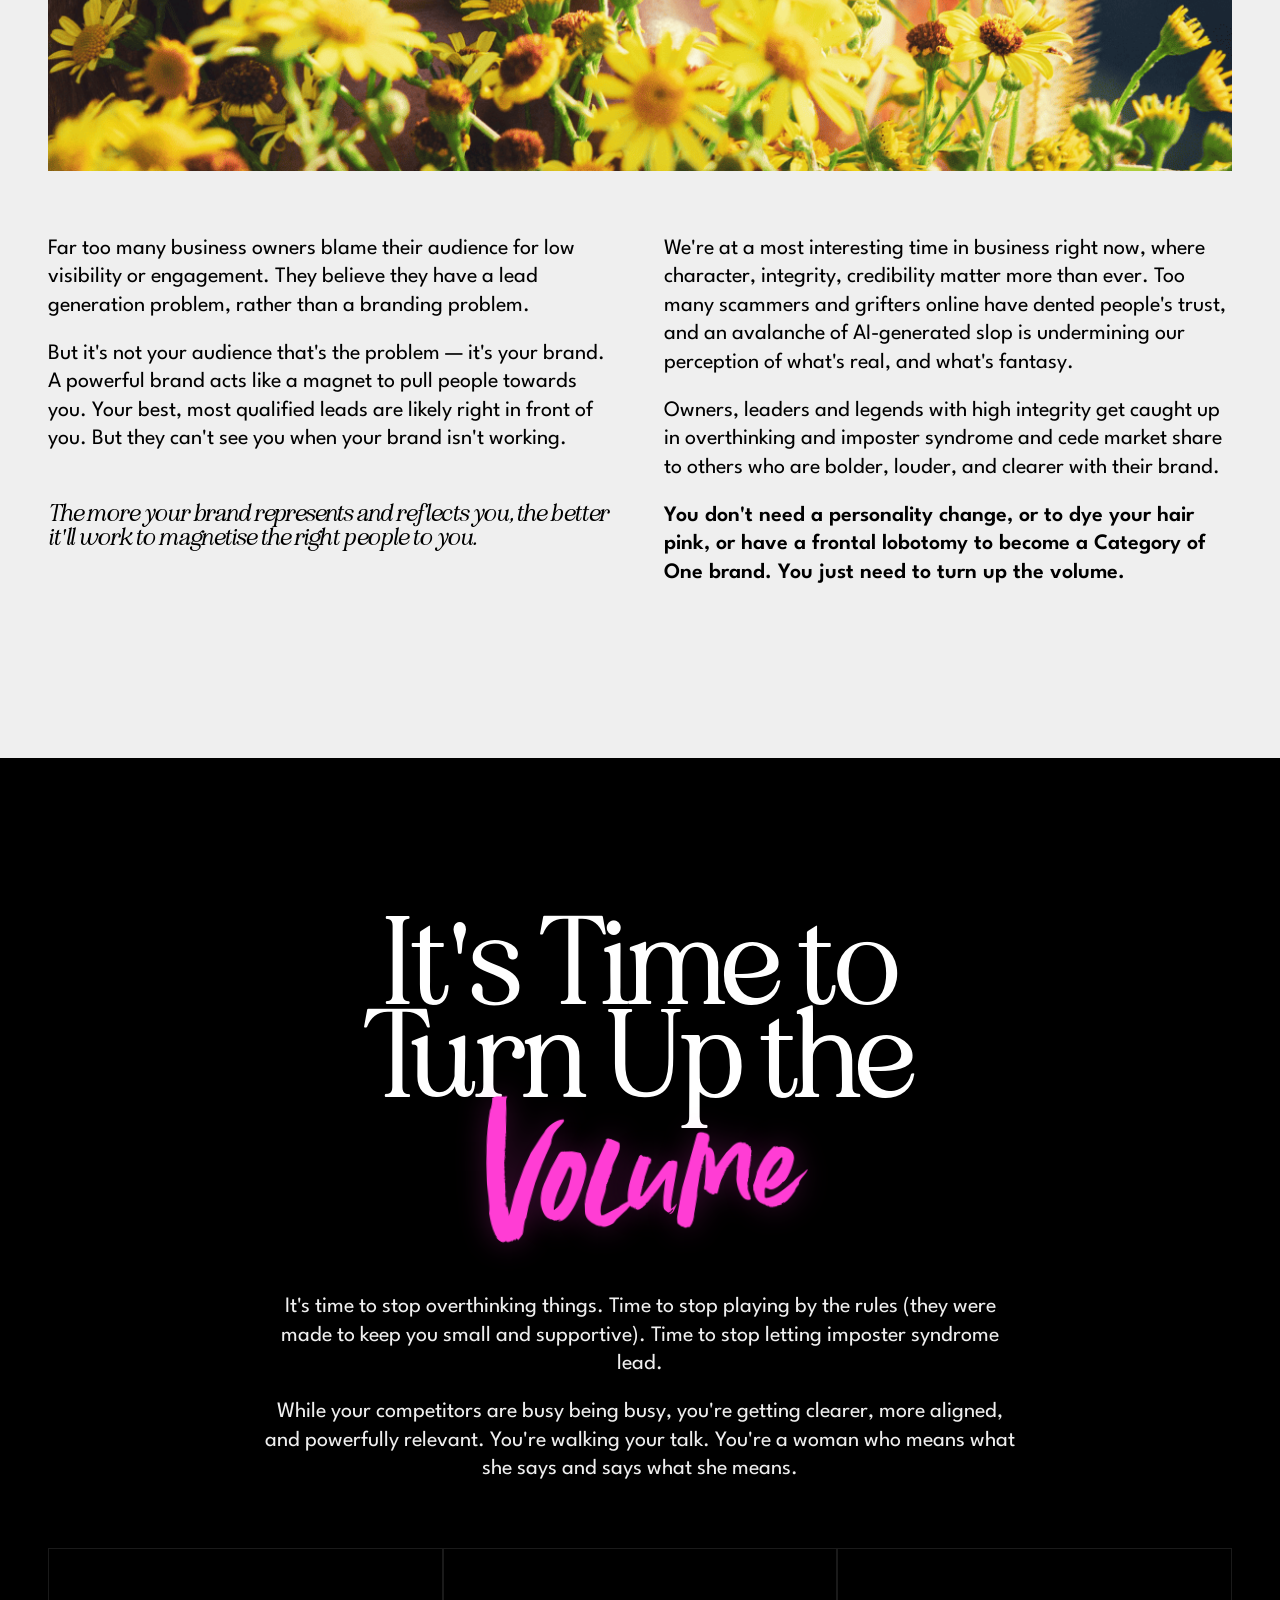
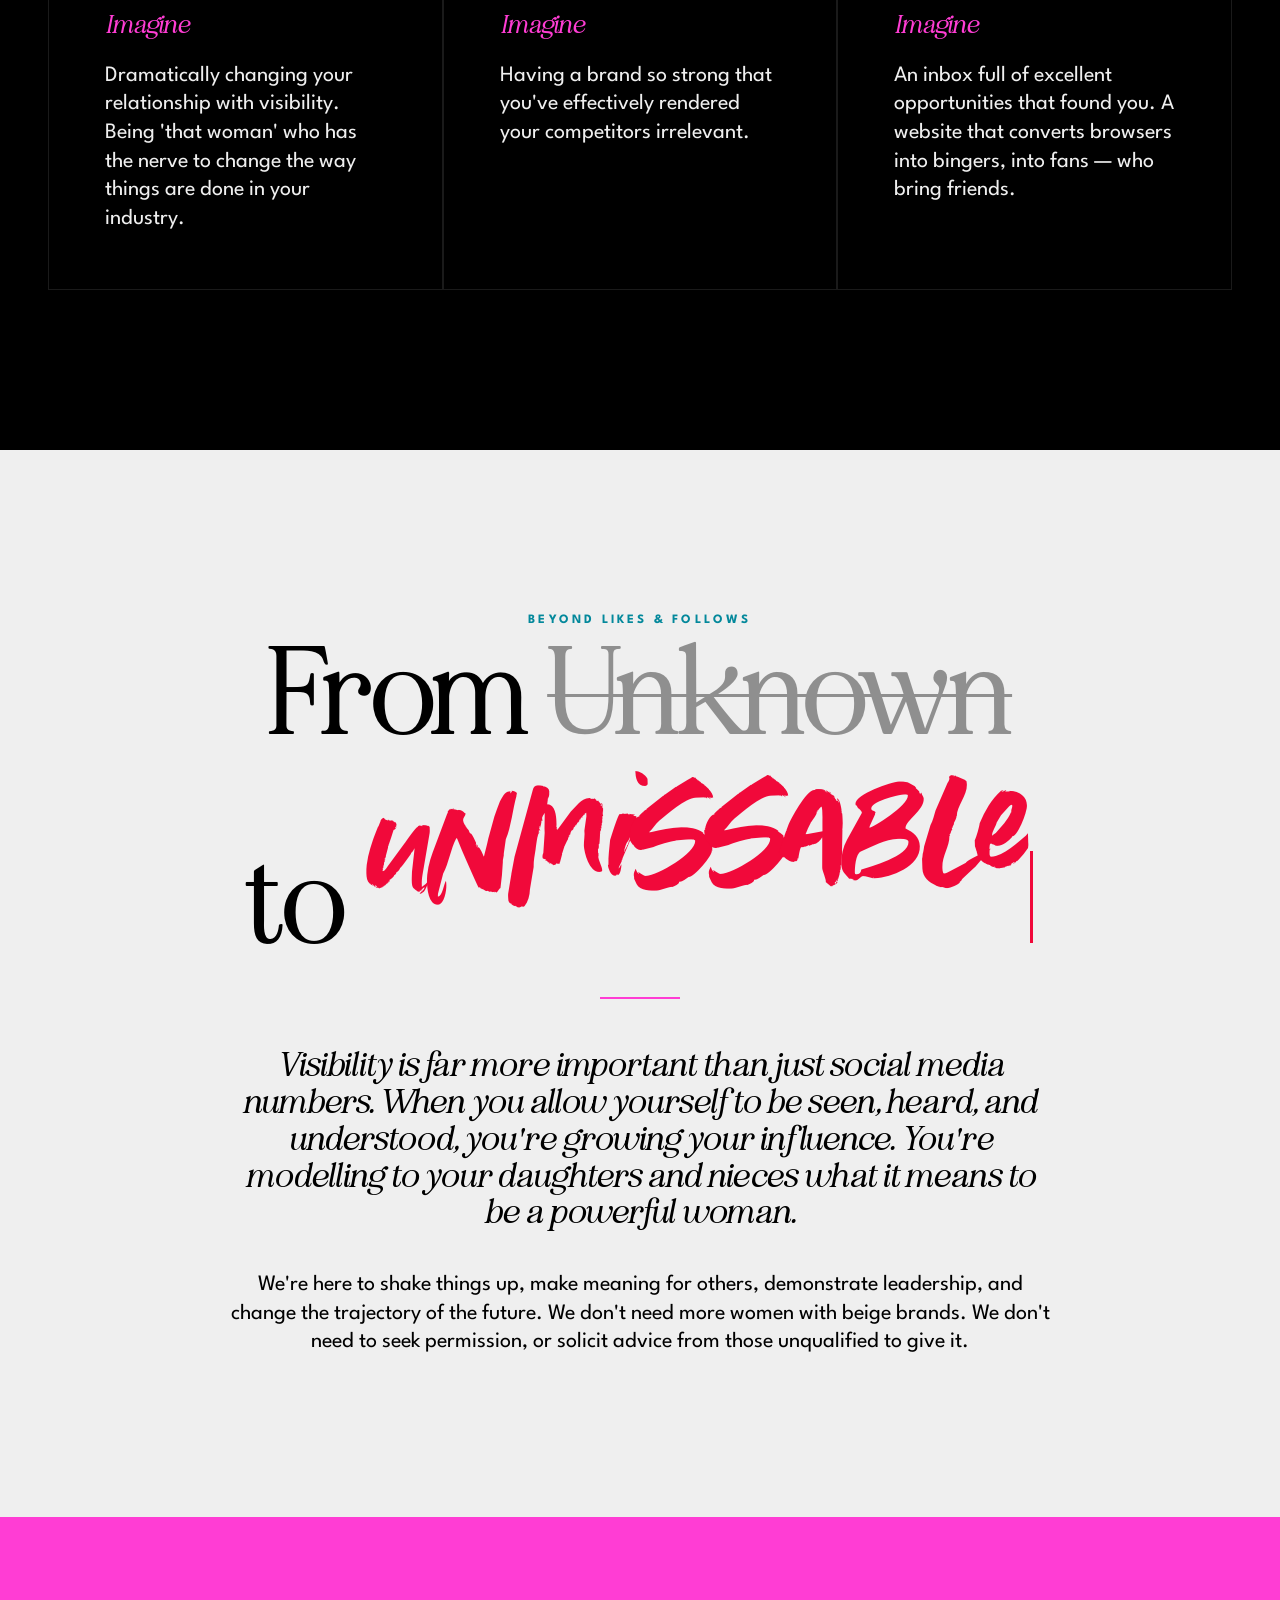
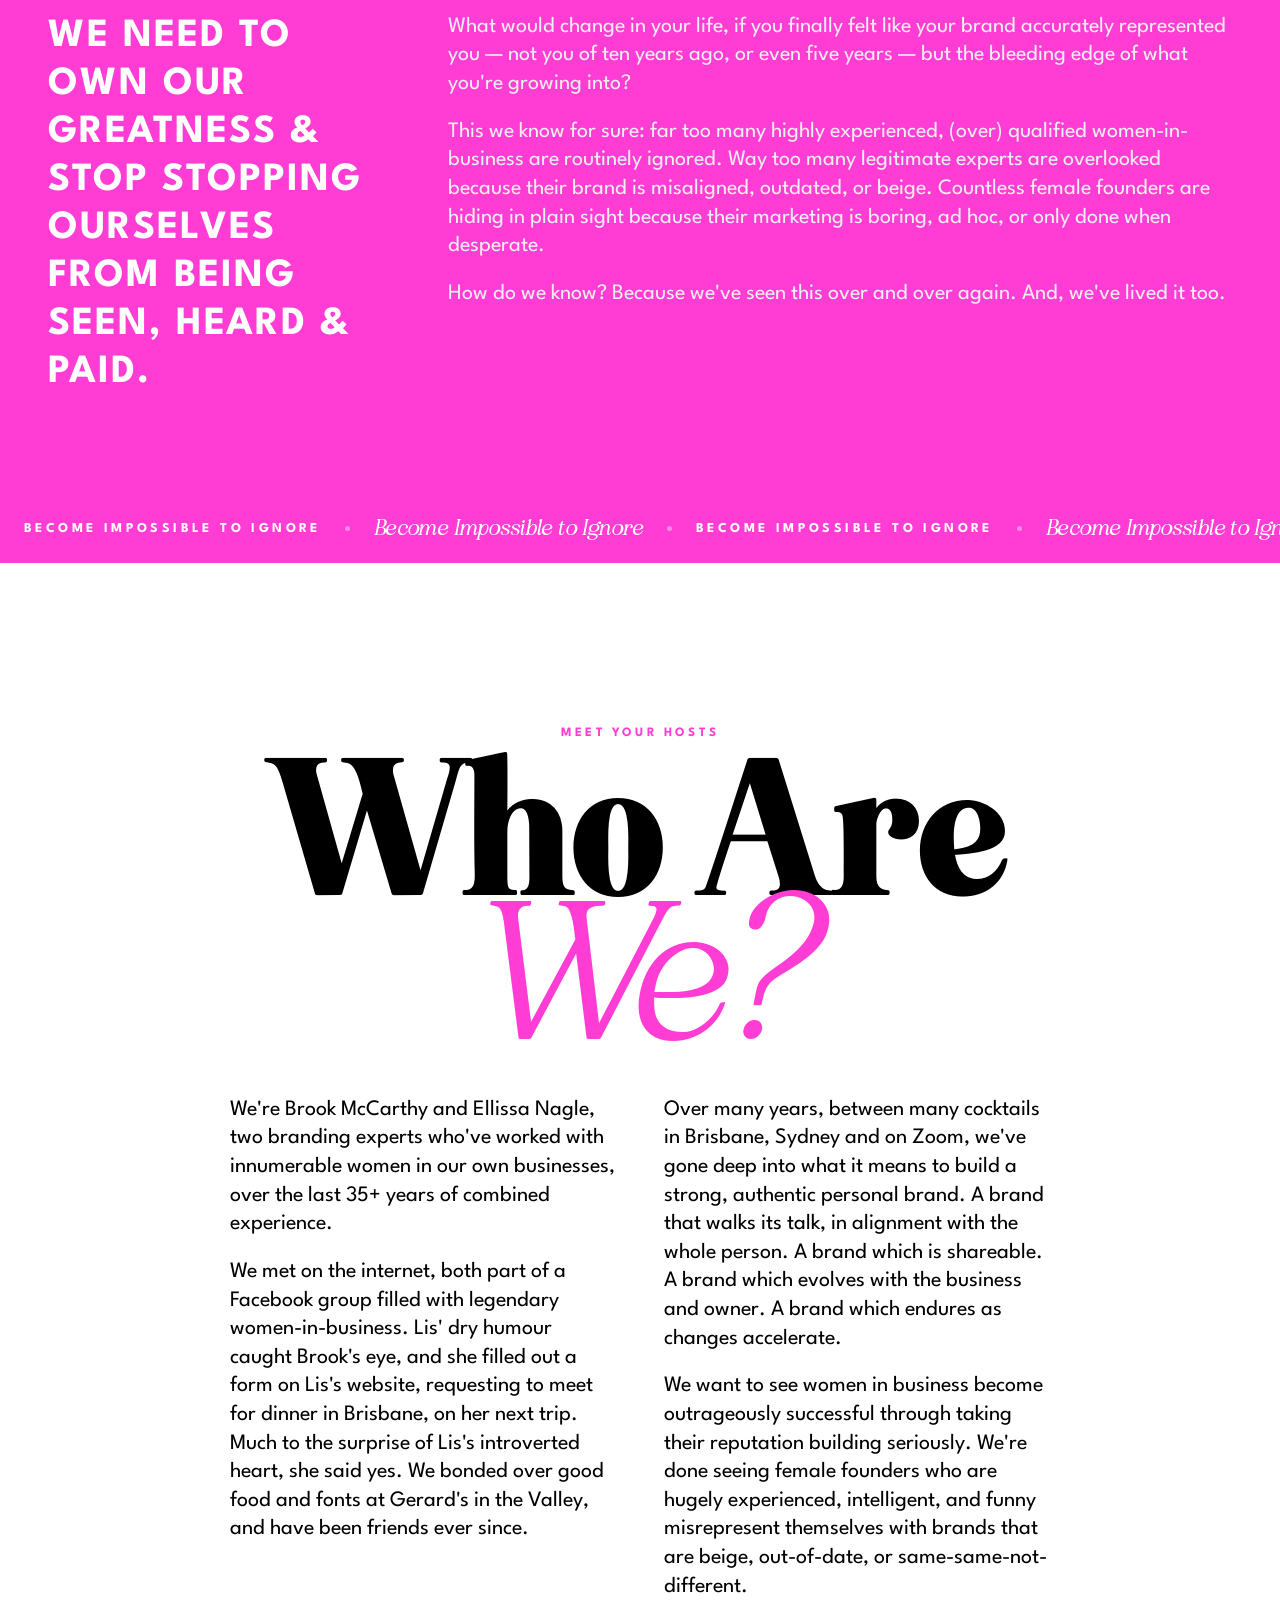
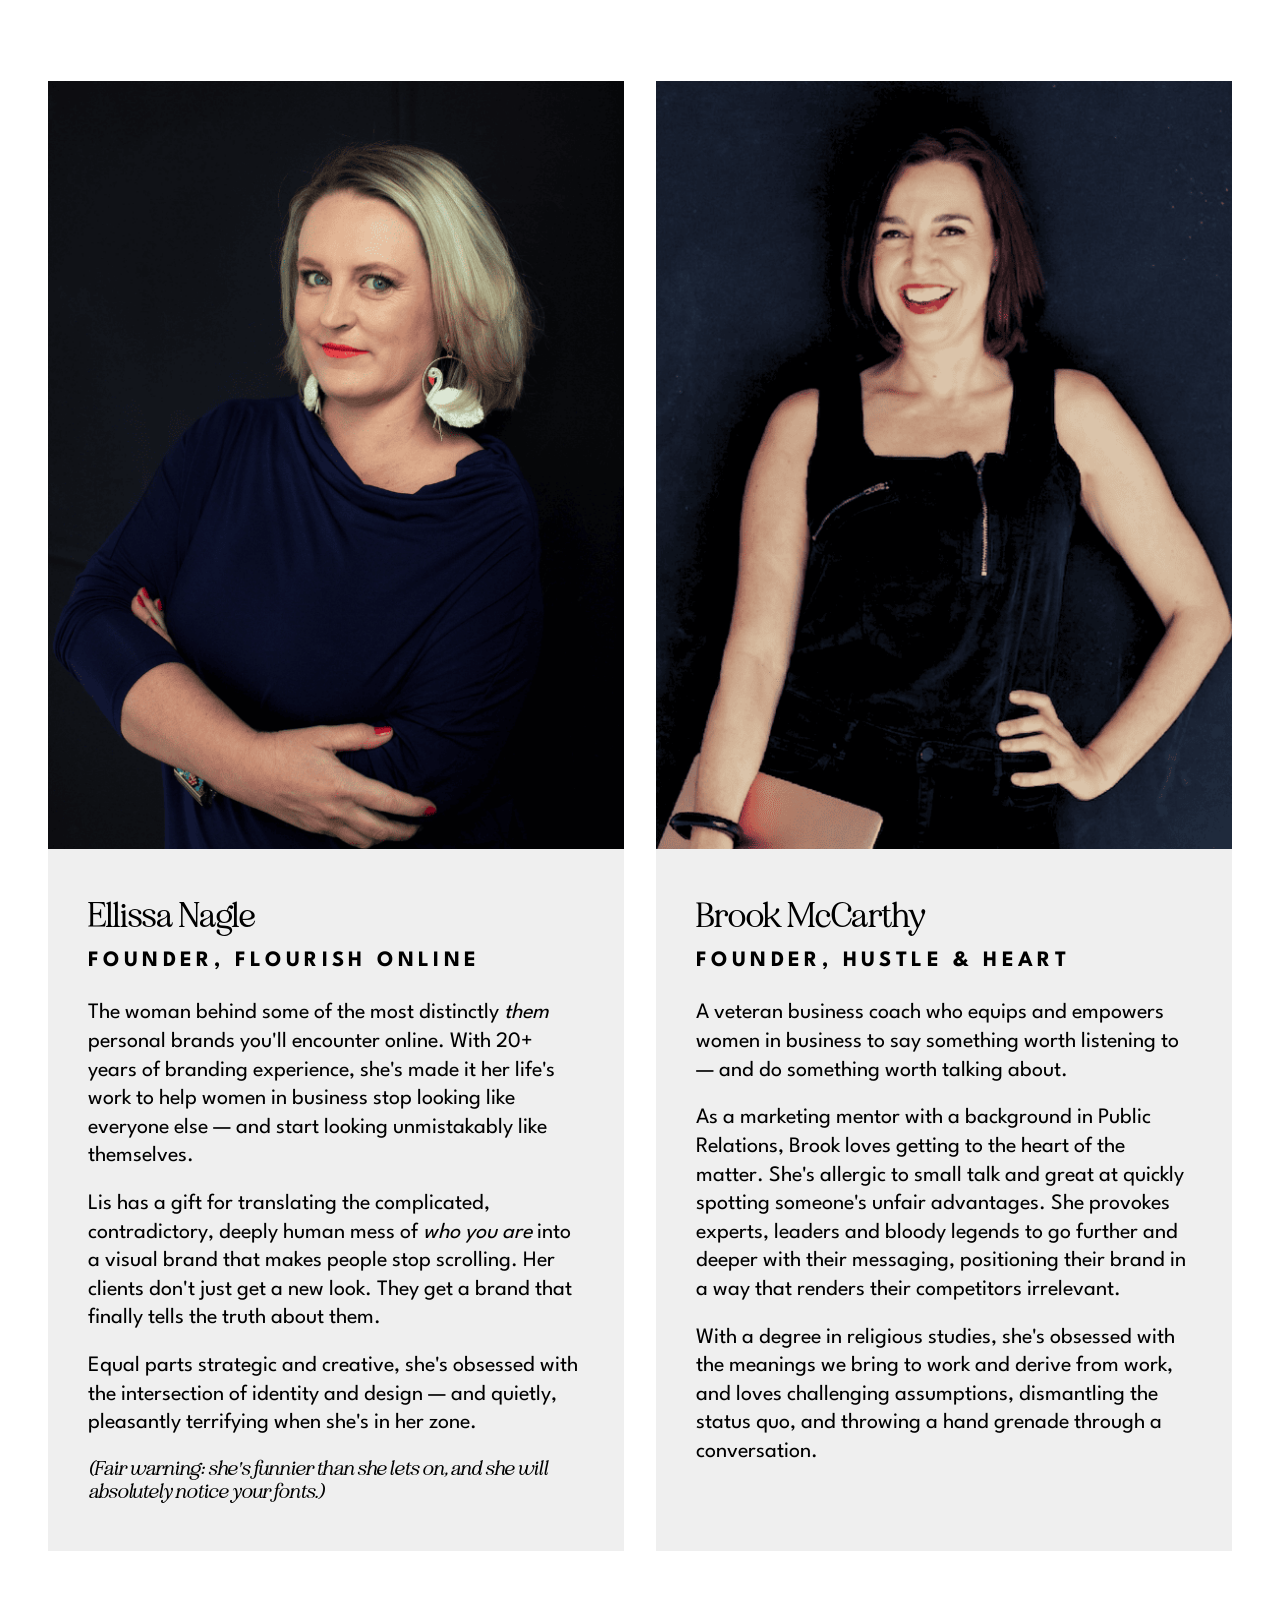
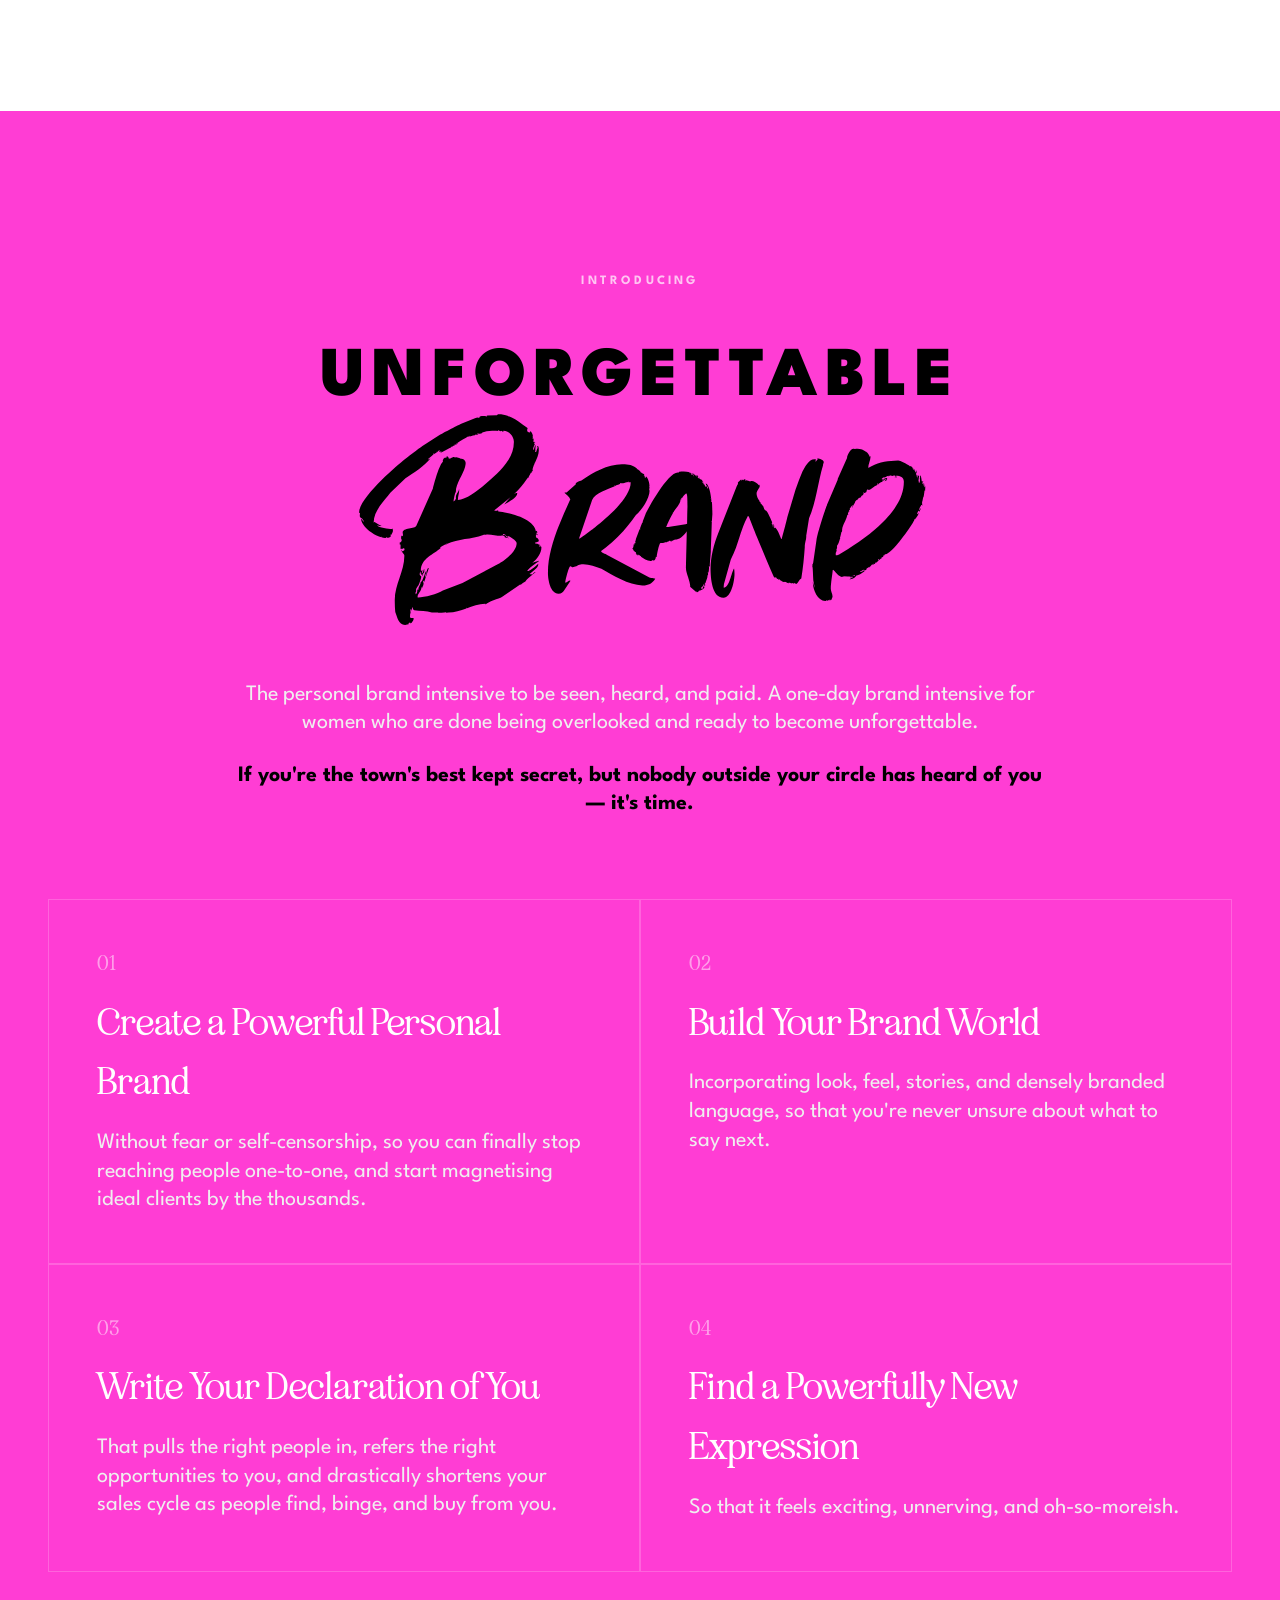
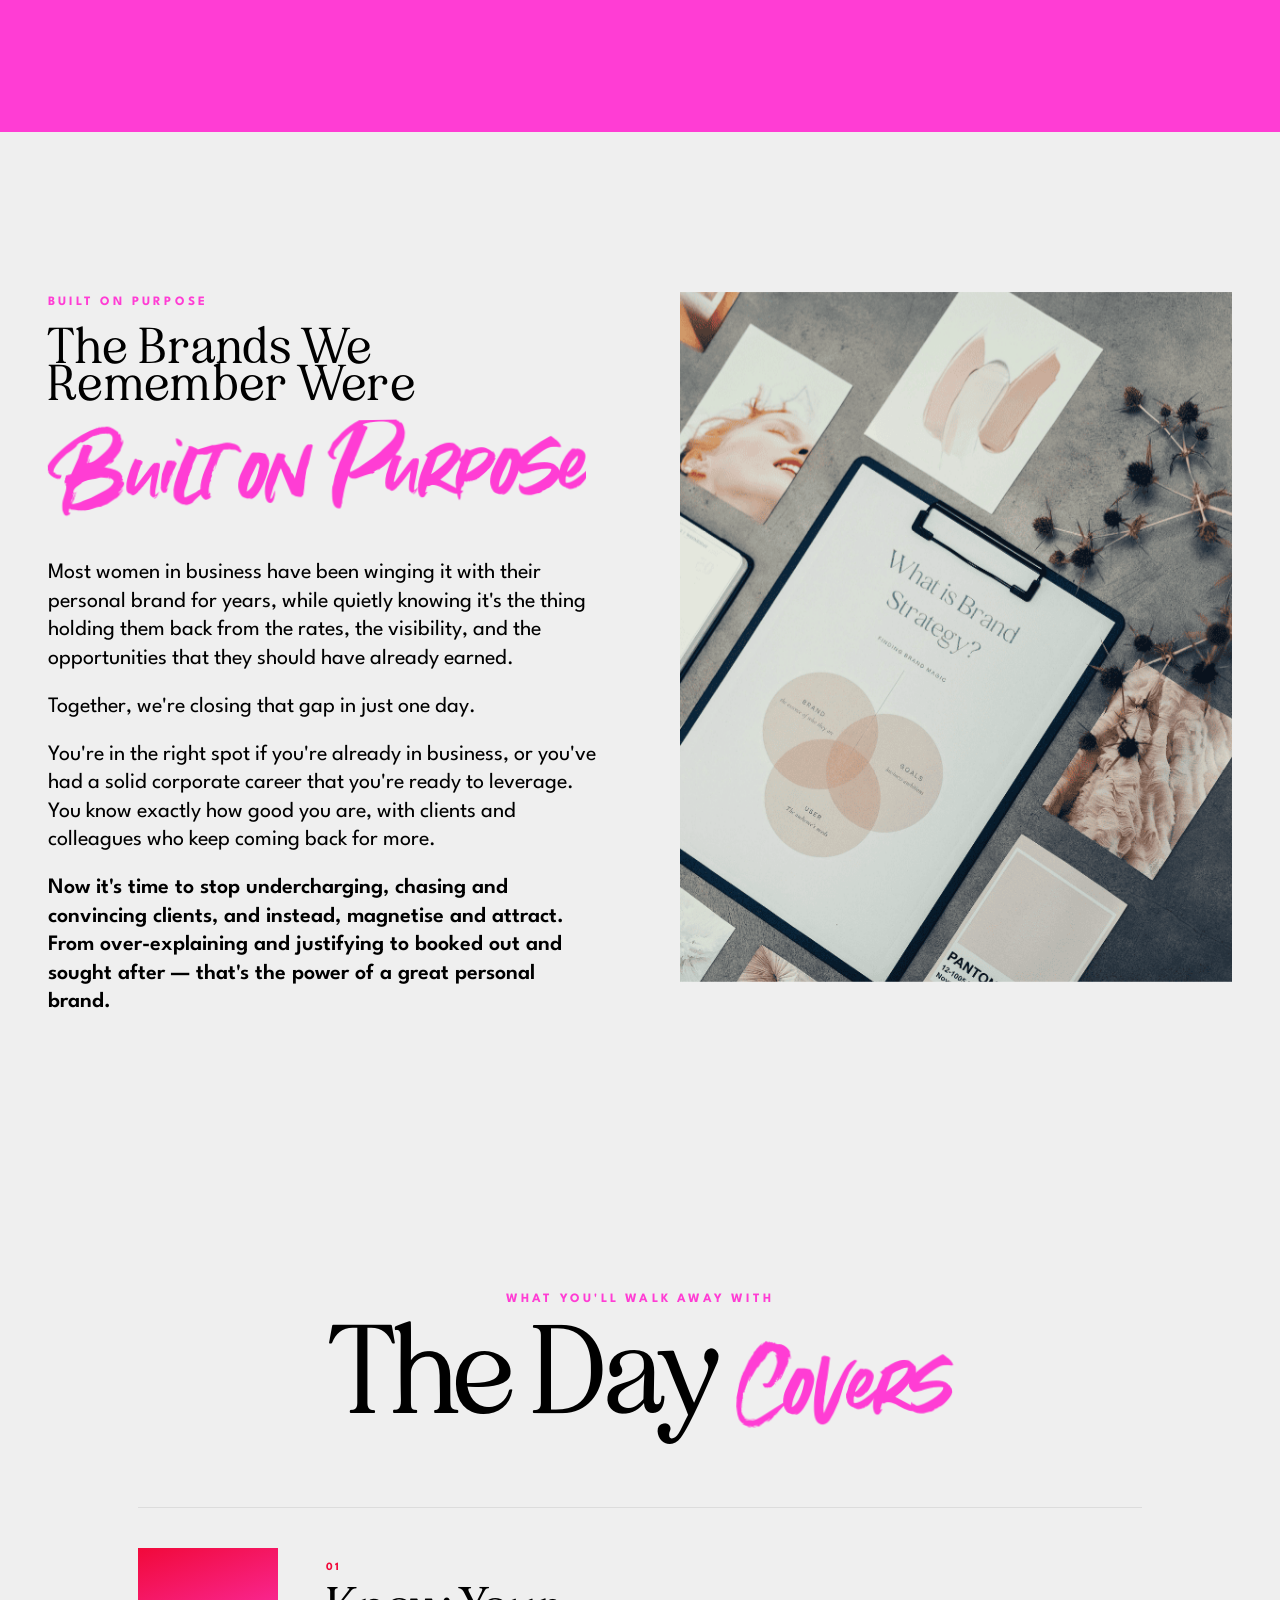
==== commit a717131e: "Update index.html" ====
--- a/index.html
+++ b/index.html
@@ -89,7 +89,7 @@
            VARIABLES & RESET
         ======================================== */
         :root {
-            --cream: #FAF6F1;
+            --cream: #EFEFEF;
             --red: #F1093A;
             --navy: #000000;
             --teal: #03889B;
@@ -2627,10 +2627,6 @@
             <div class="footer__links">
                 <a href="https://flourishonline.com.au" target="_blank">Flourish Online</a>
                 <a href="https://www.hustleandheart.com.au/" target="_blank">Hustle &amp; Heart</a>
-                <a href="#">Follow on Instagram</a>
-                <a href="#">Get the Newsletter</a>
-                <a href="#">Speaking &amp; Media</a>
-                <a href="#">Get in Touch</a>
             </div>
         </div>
         <div class="footer__cta-block">
@@ -2670,7 +2666,6 @@
                 <a href="#top">Home</a>
                 <a href="#join">Book Now</a>
                 <a href="#faq">FAQ</a>
-                <a href="#">Contact</a>
             </div>
             <div class="footer__logo"></div>
             <div class="footer__bottom-nav">
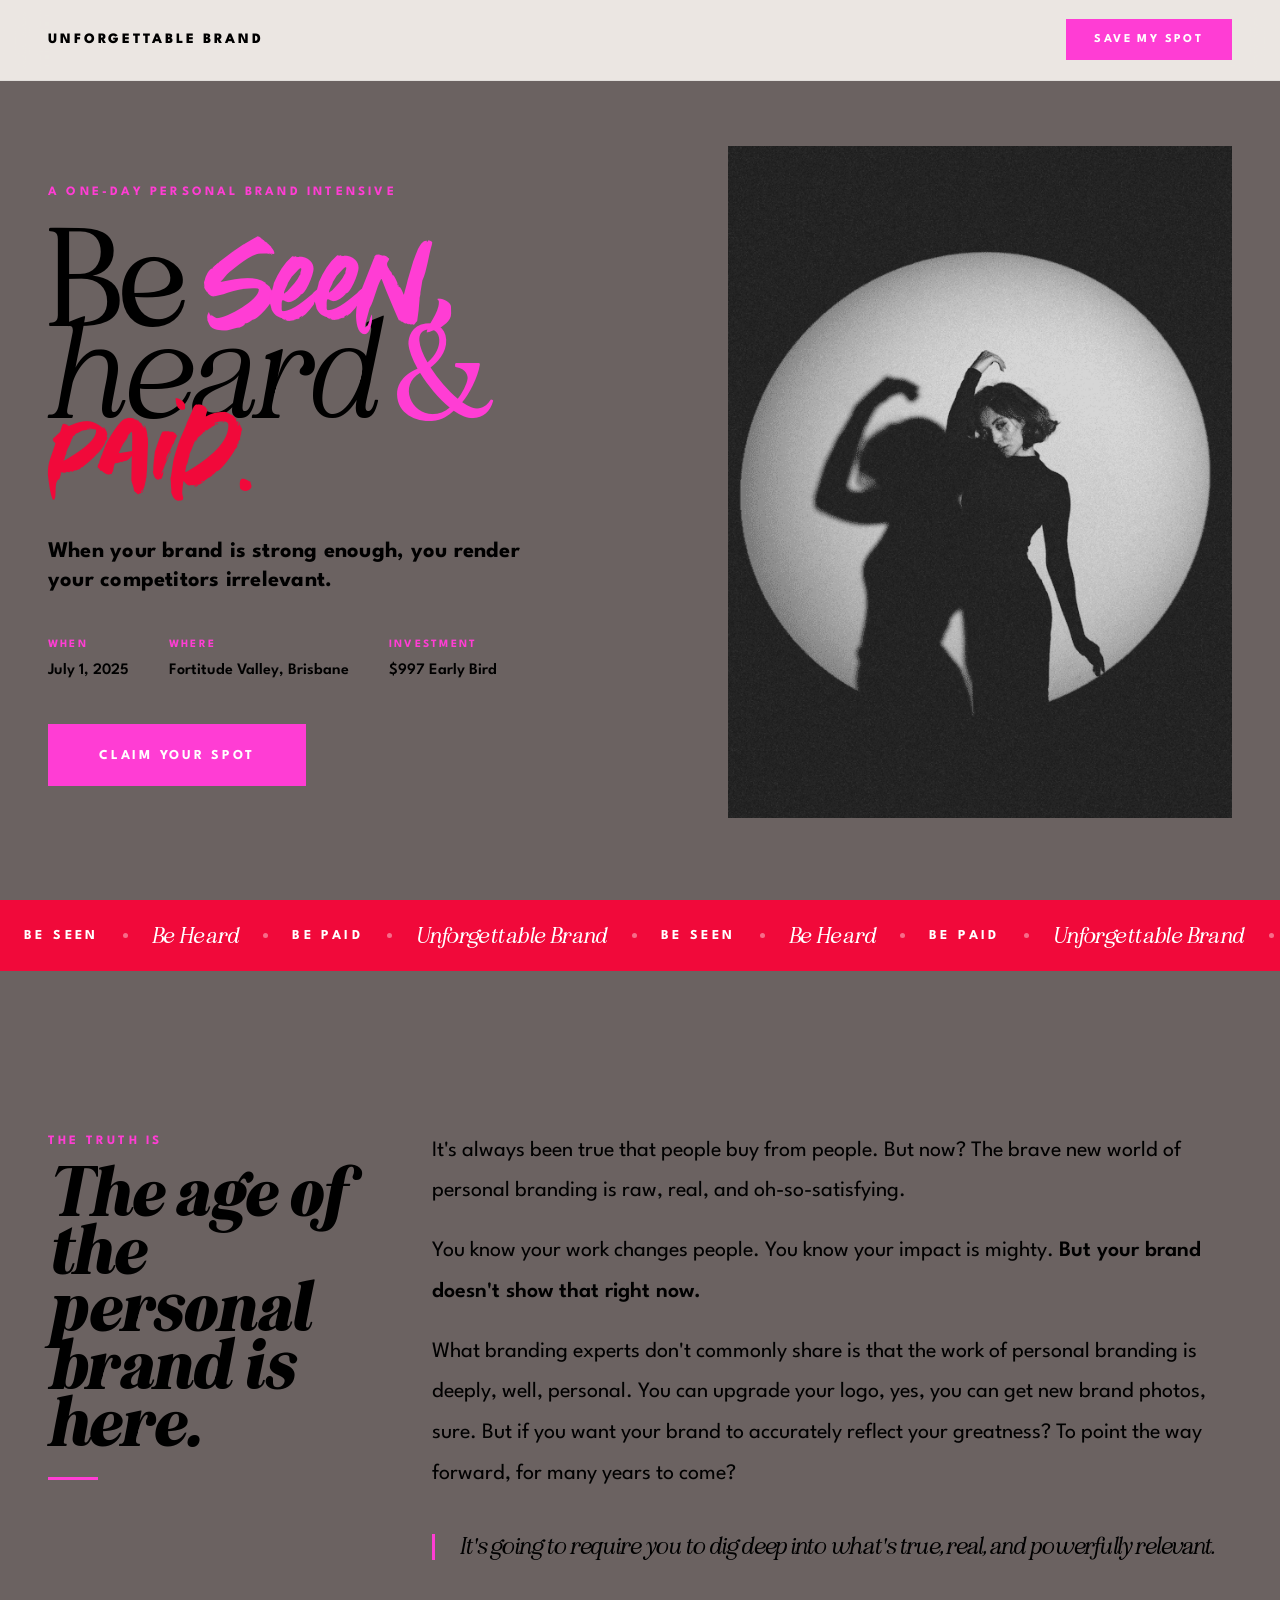
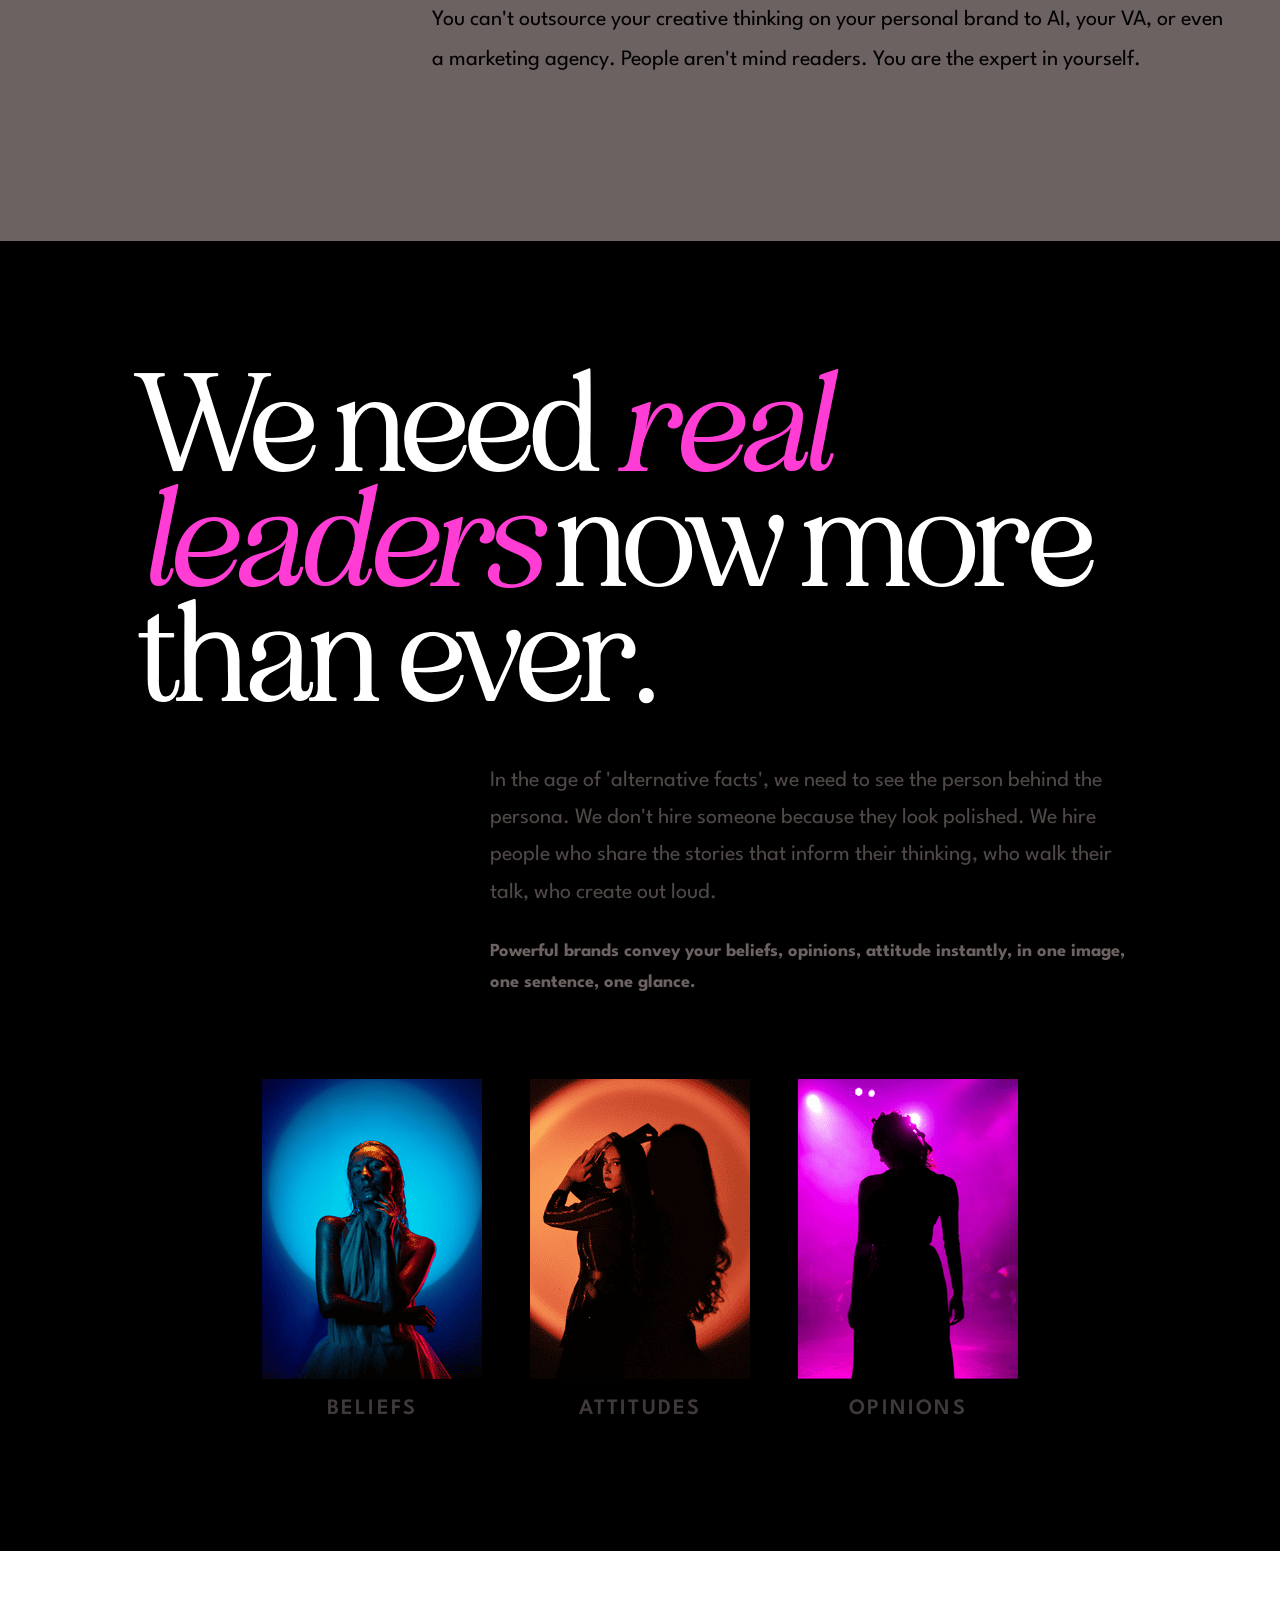
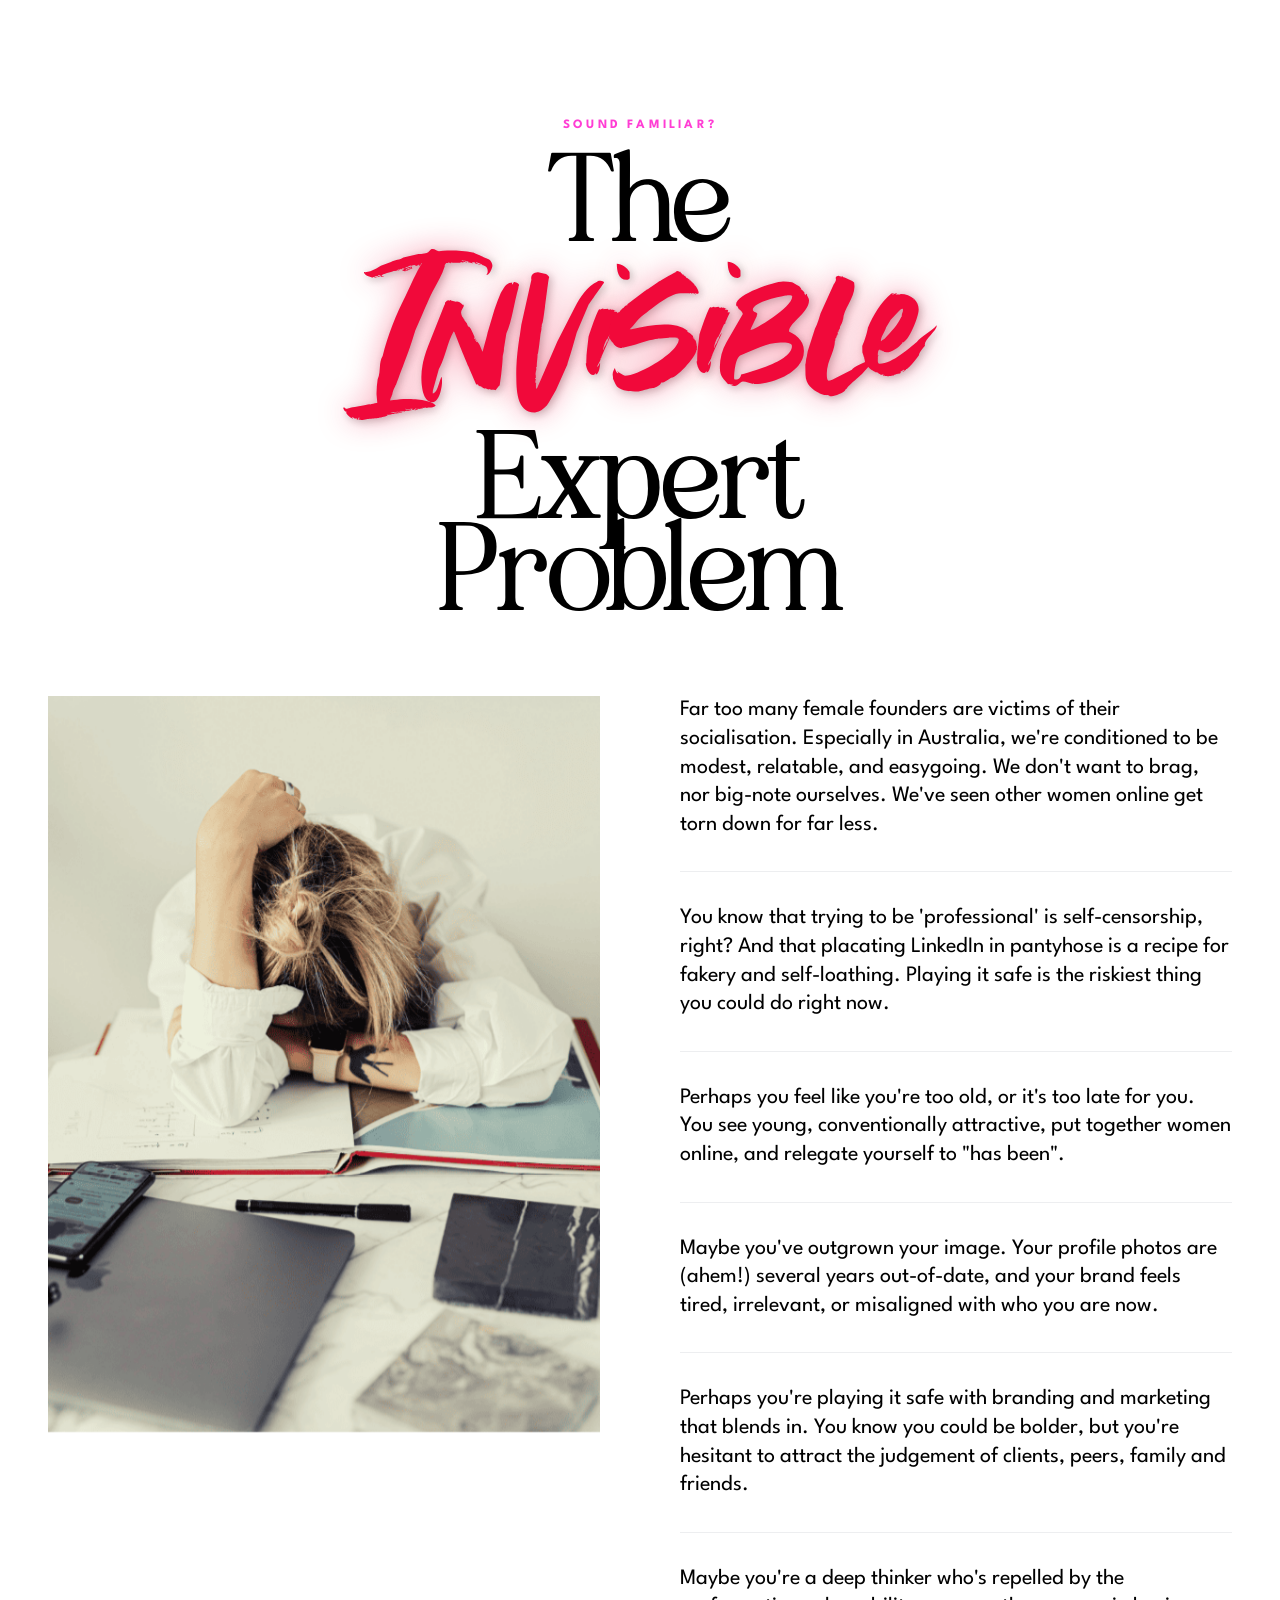
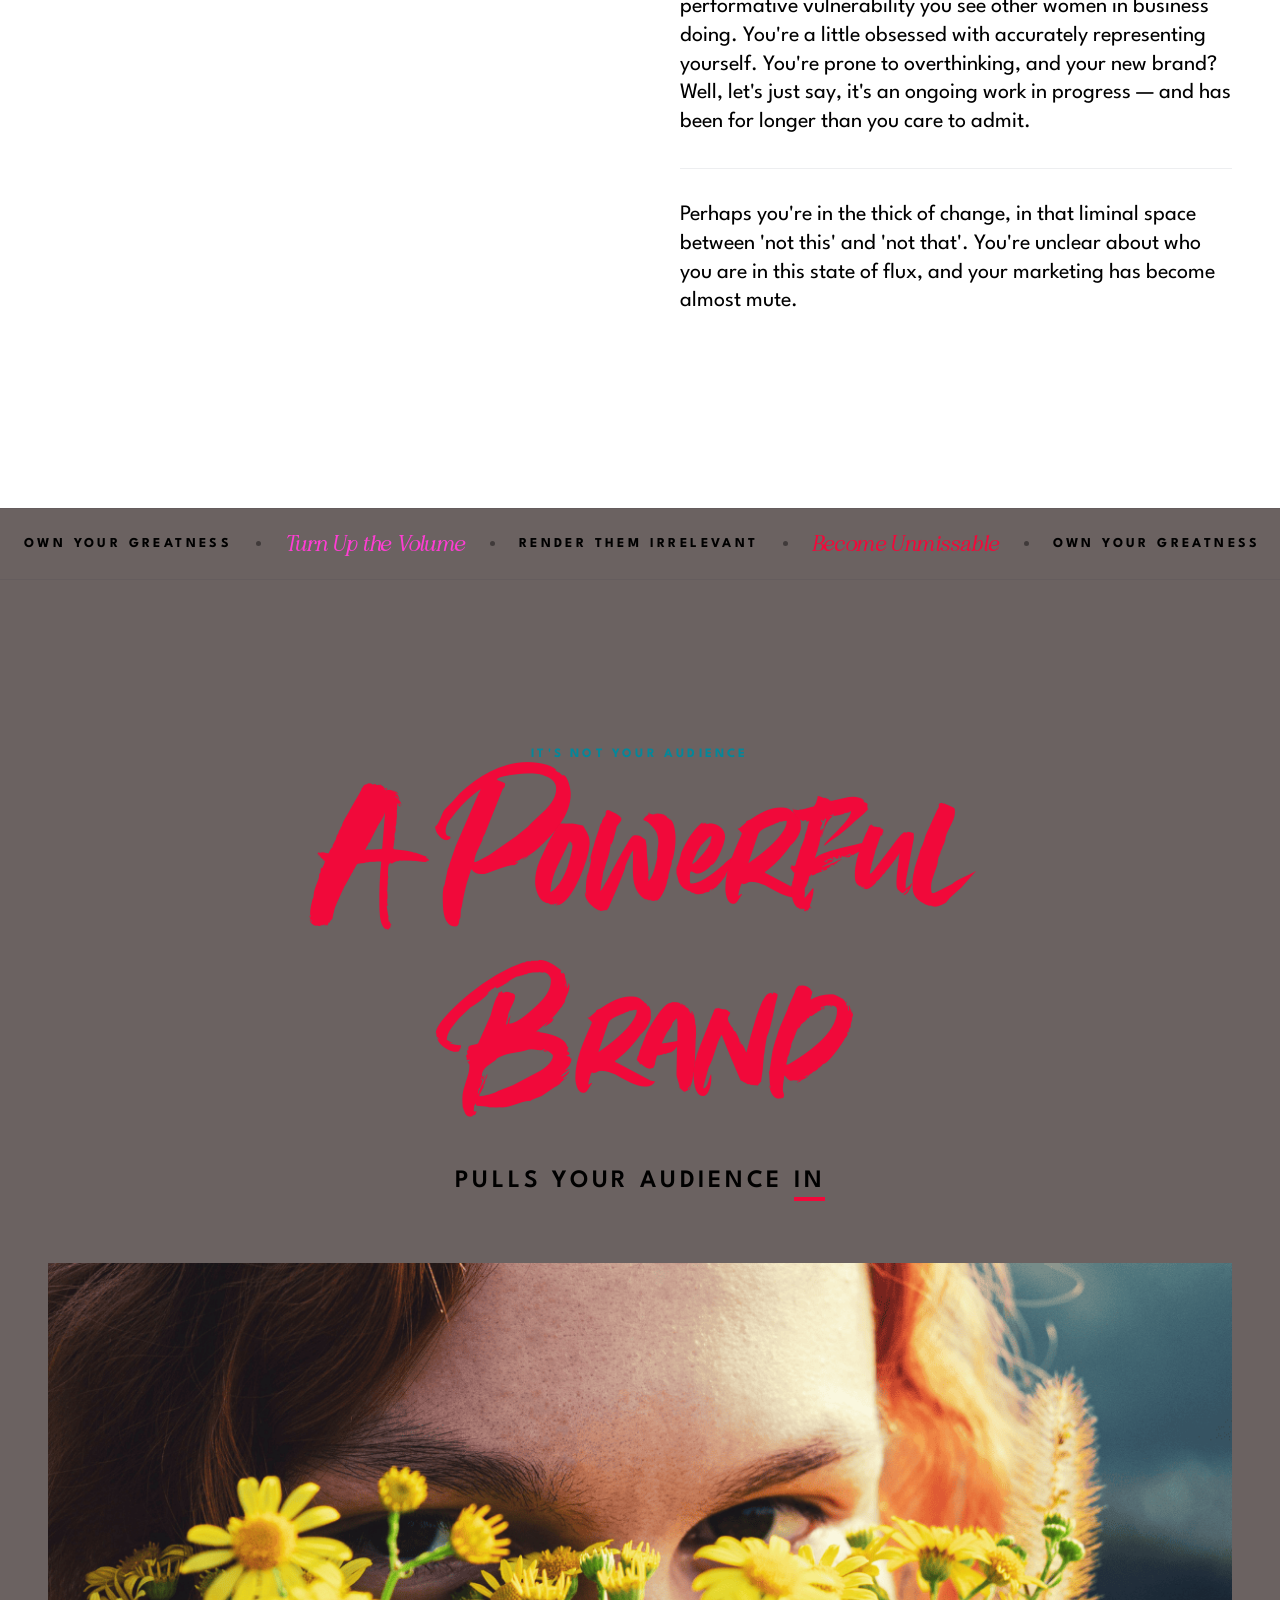
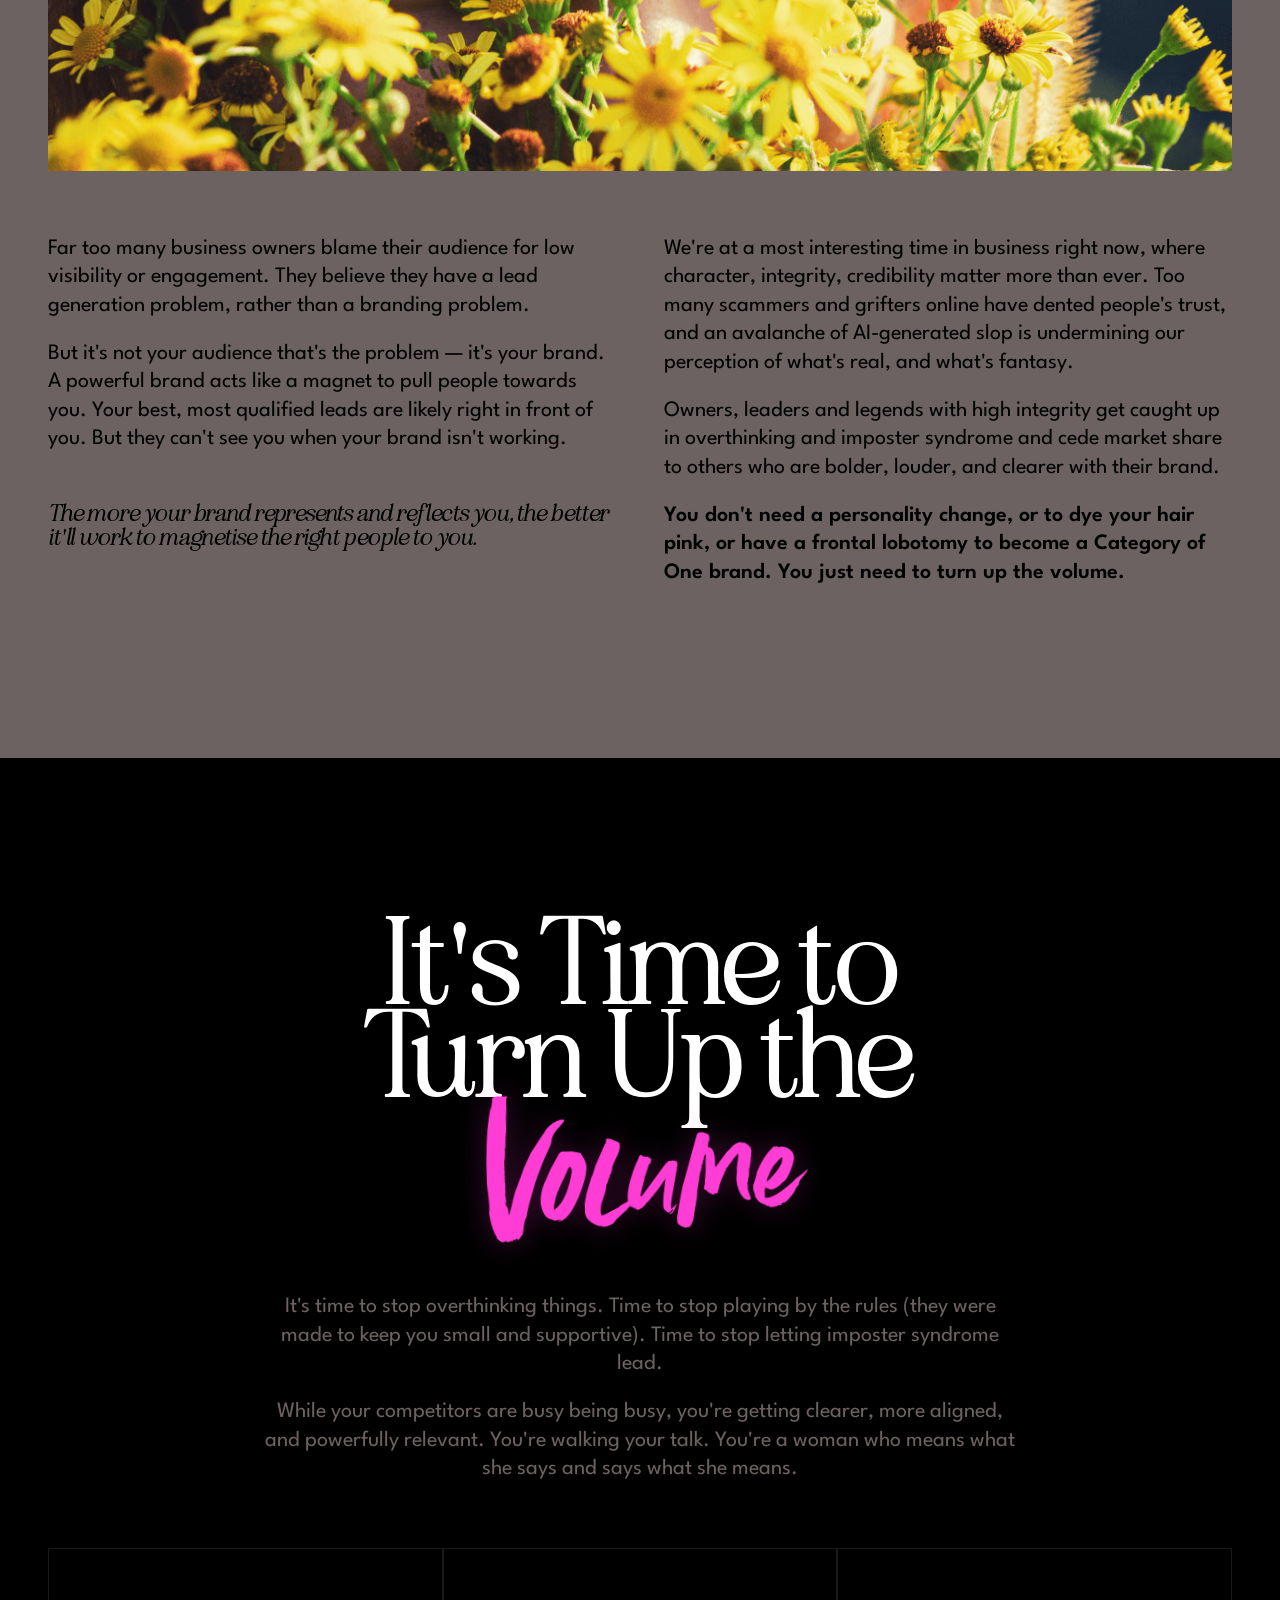
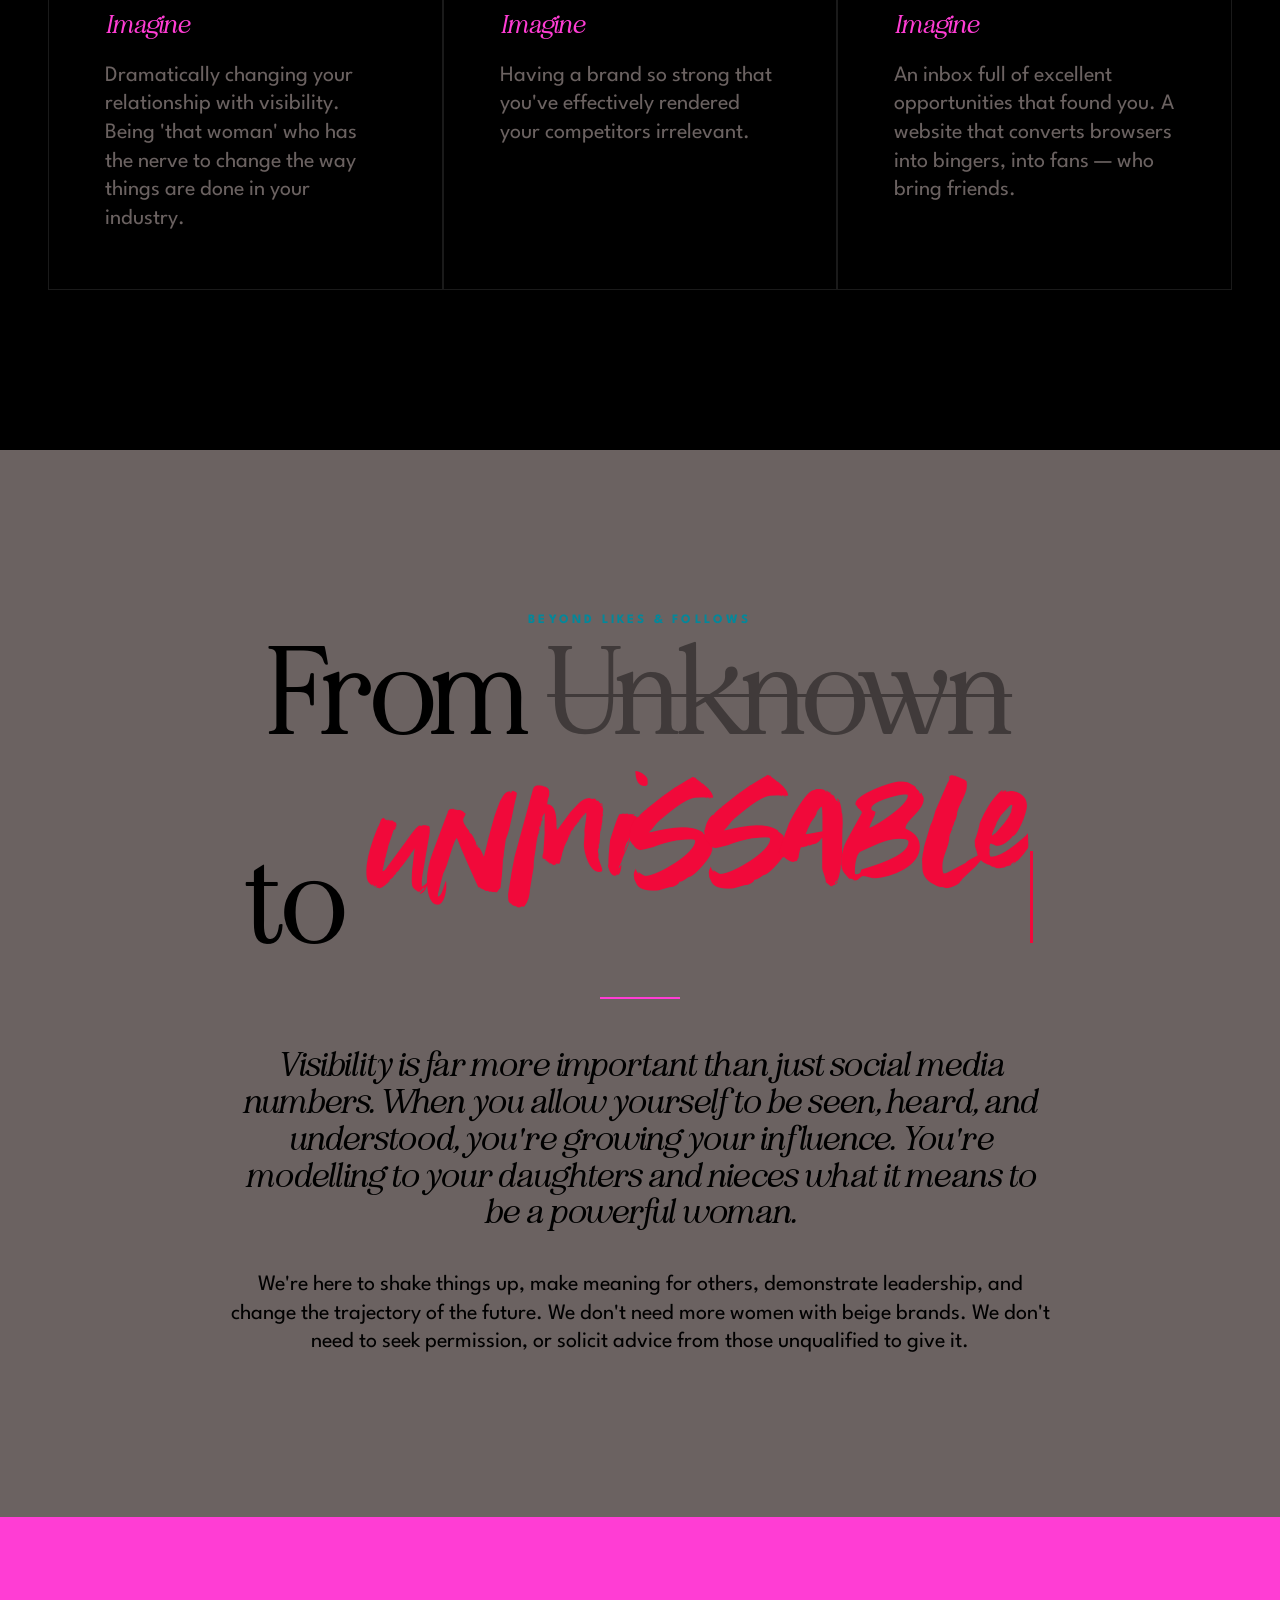
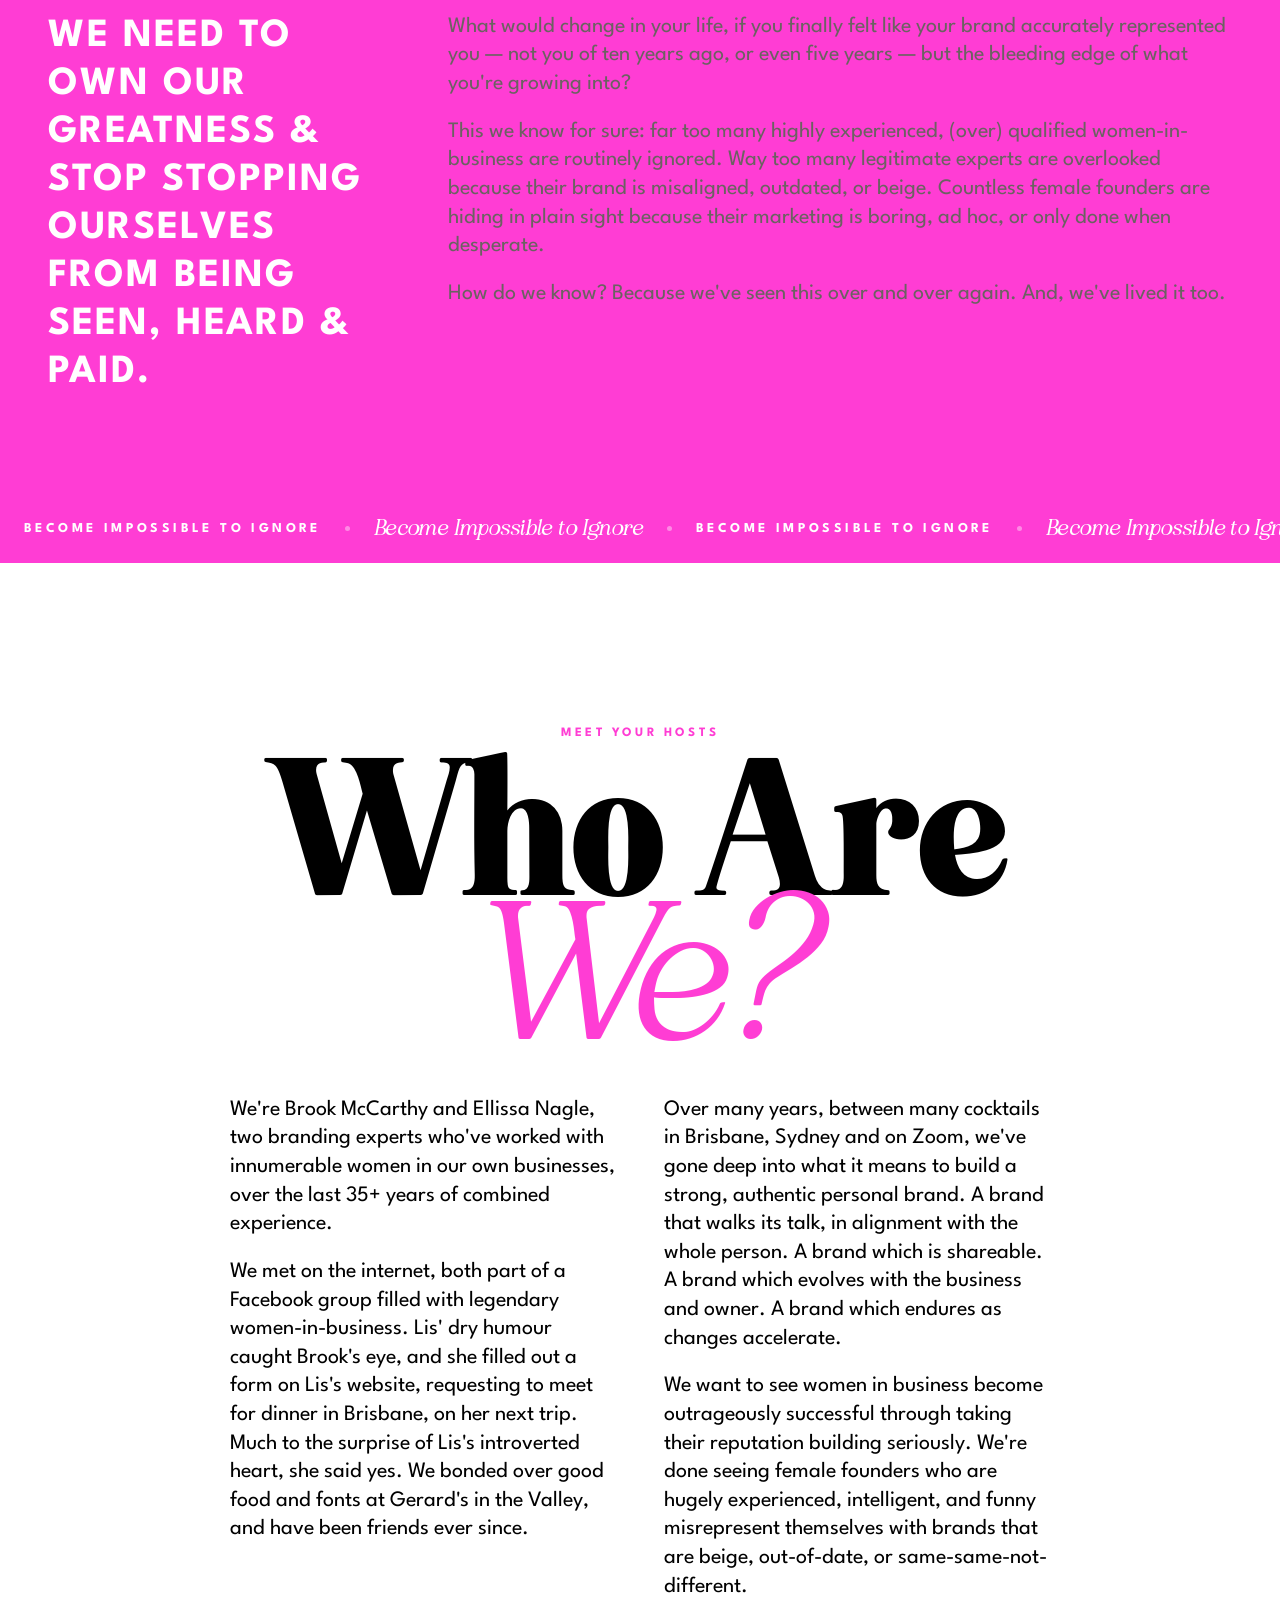
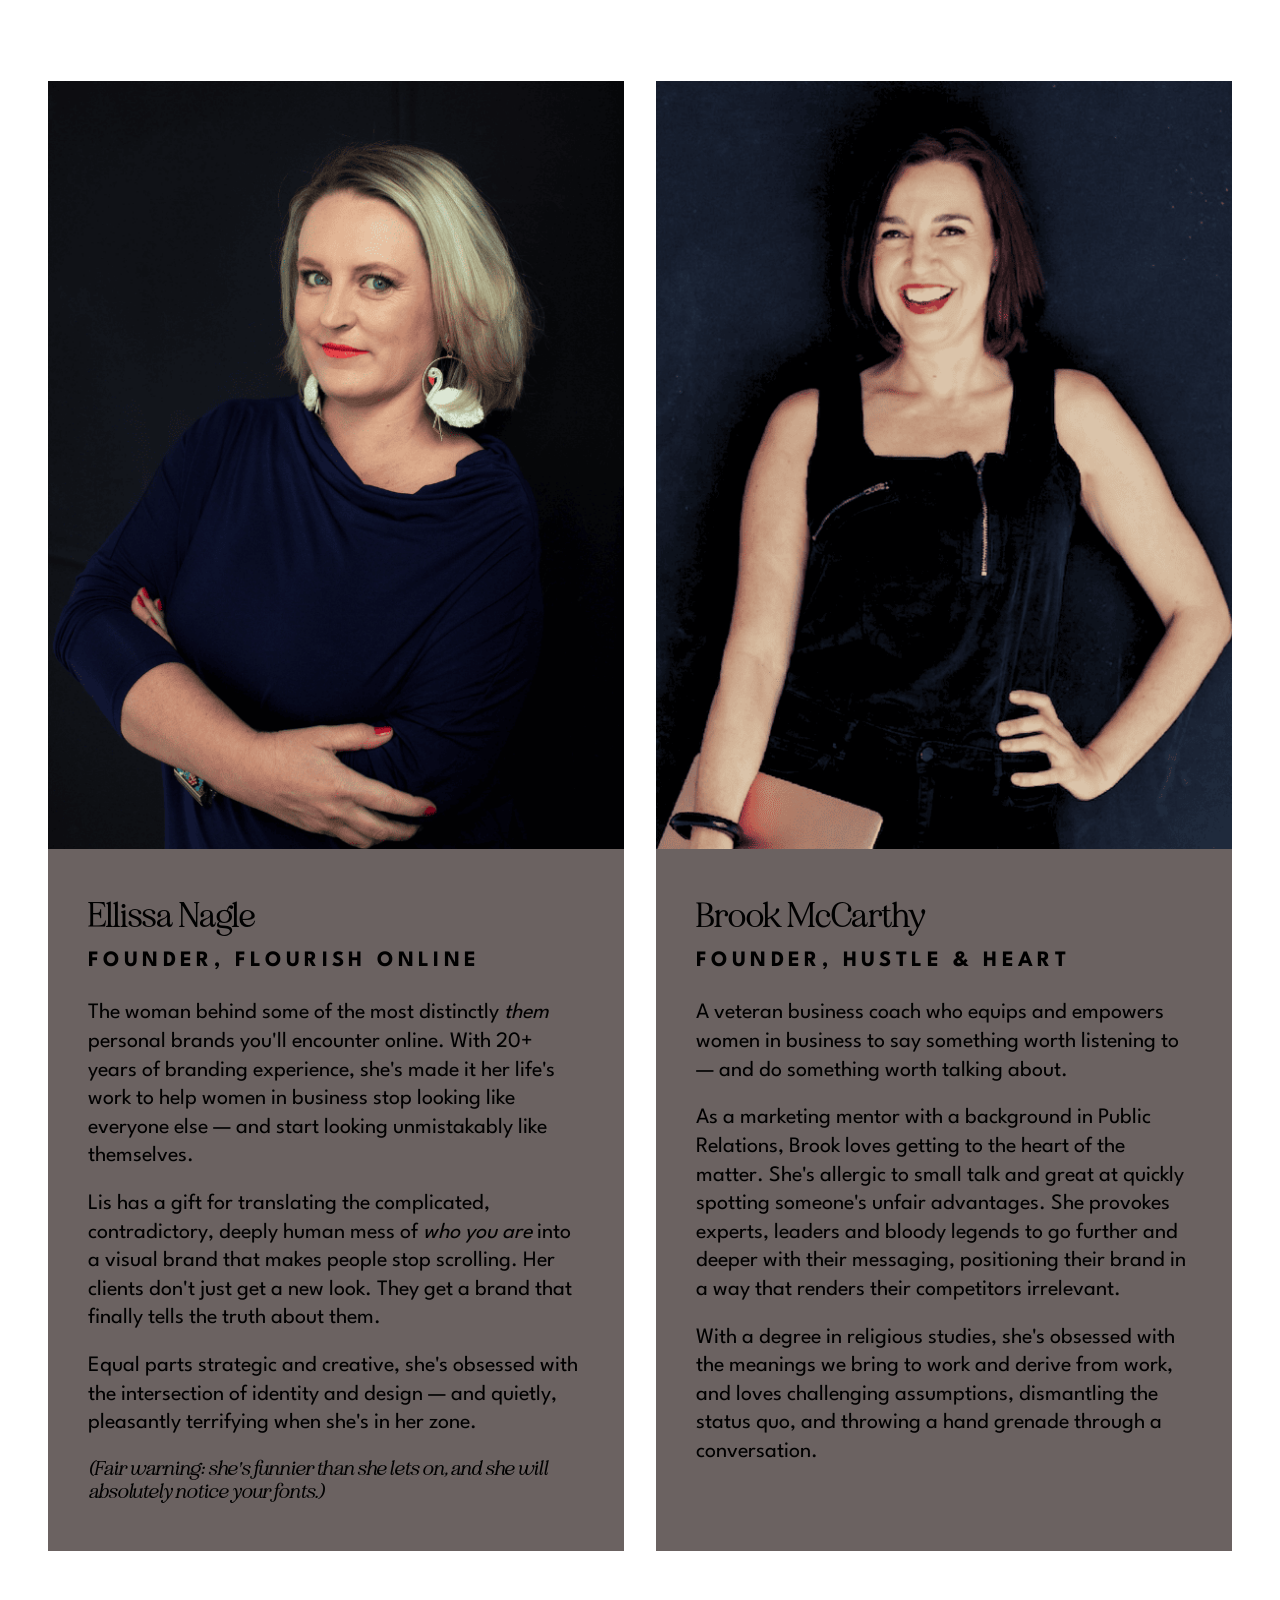
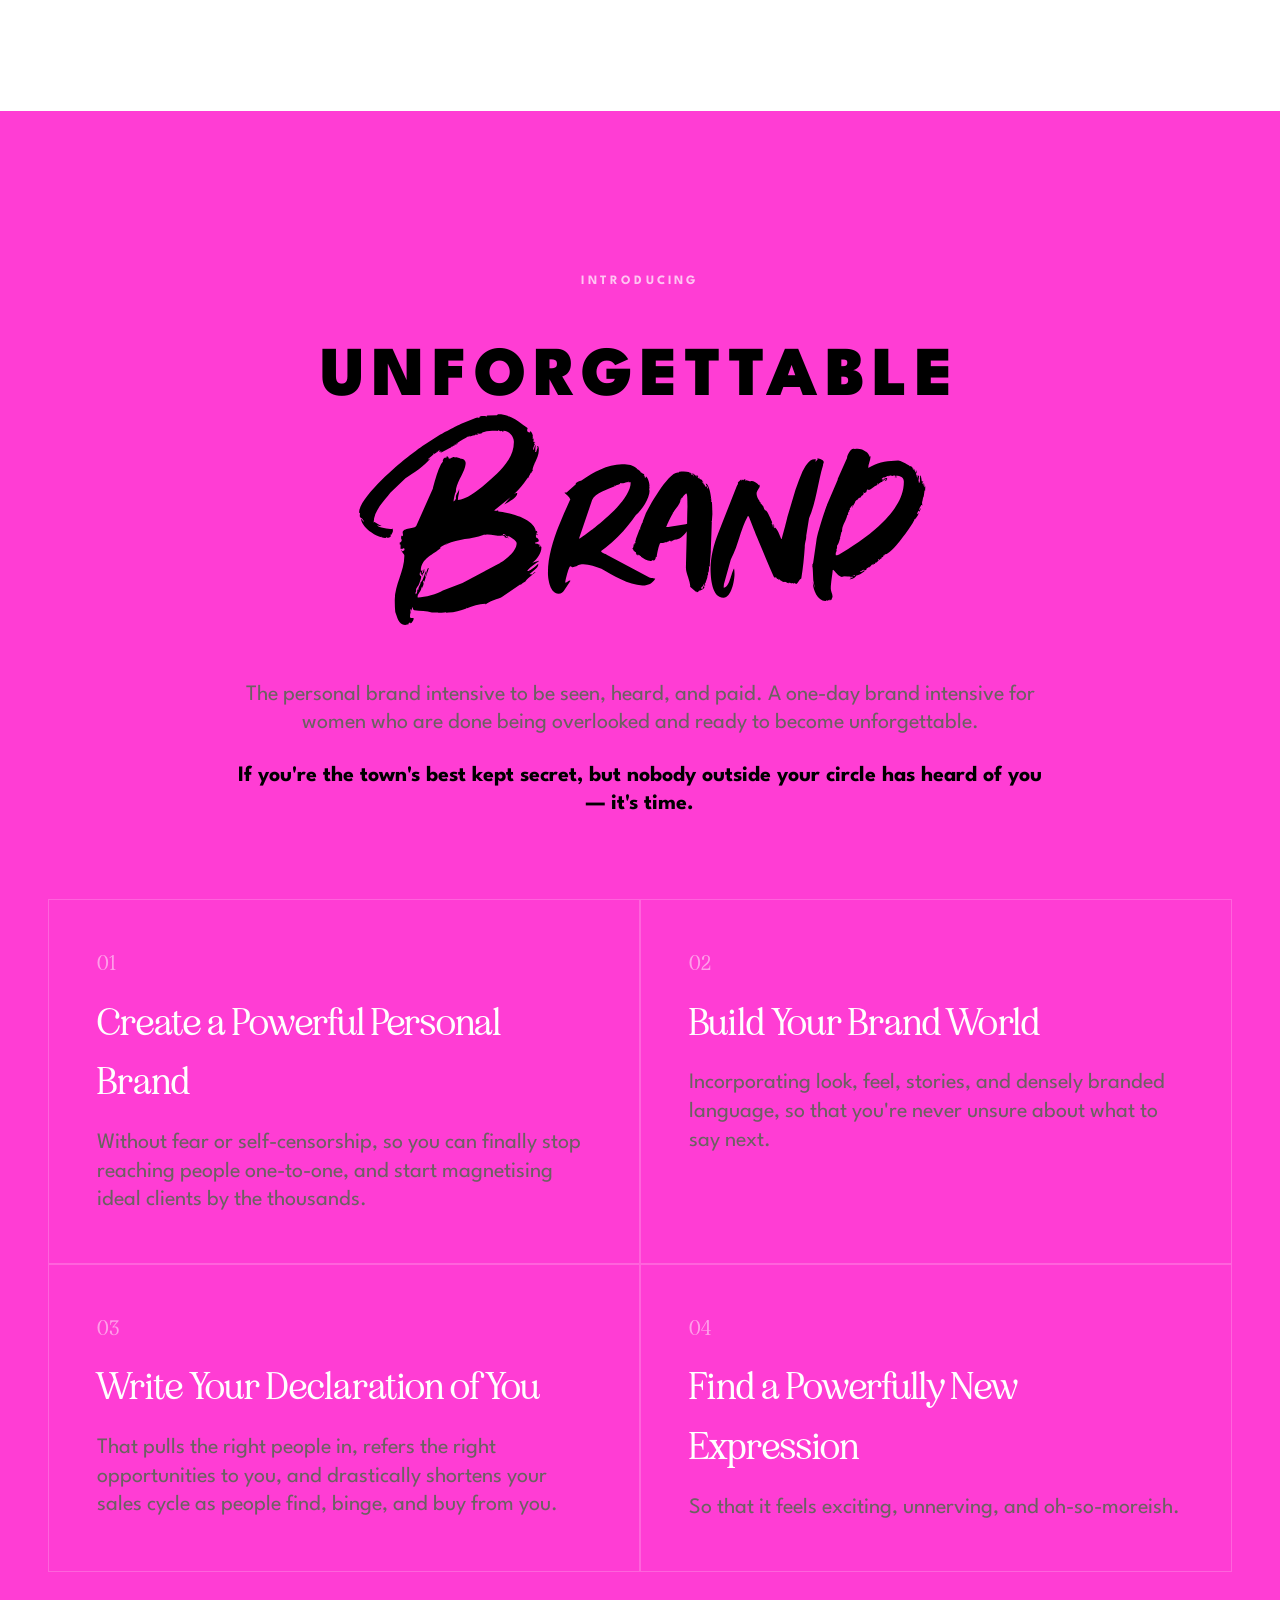
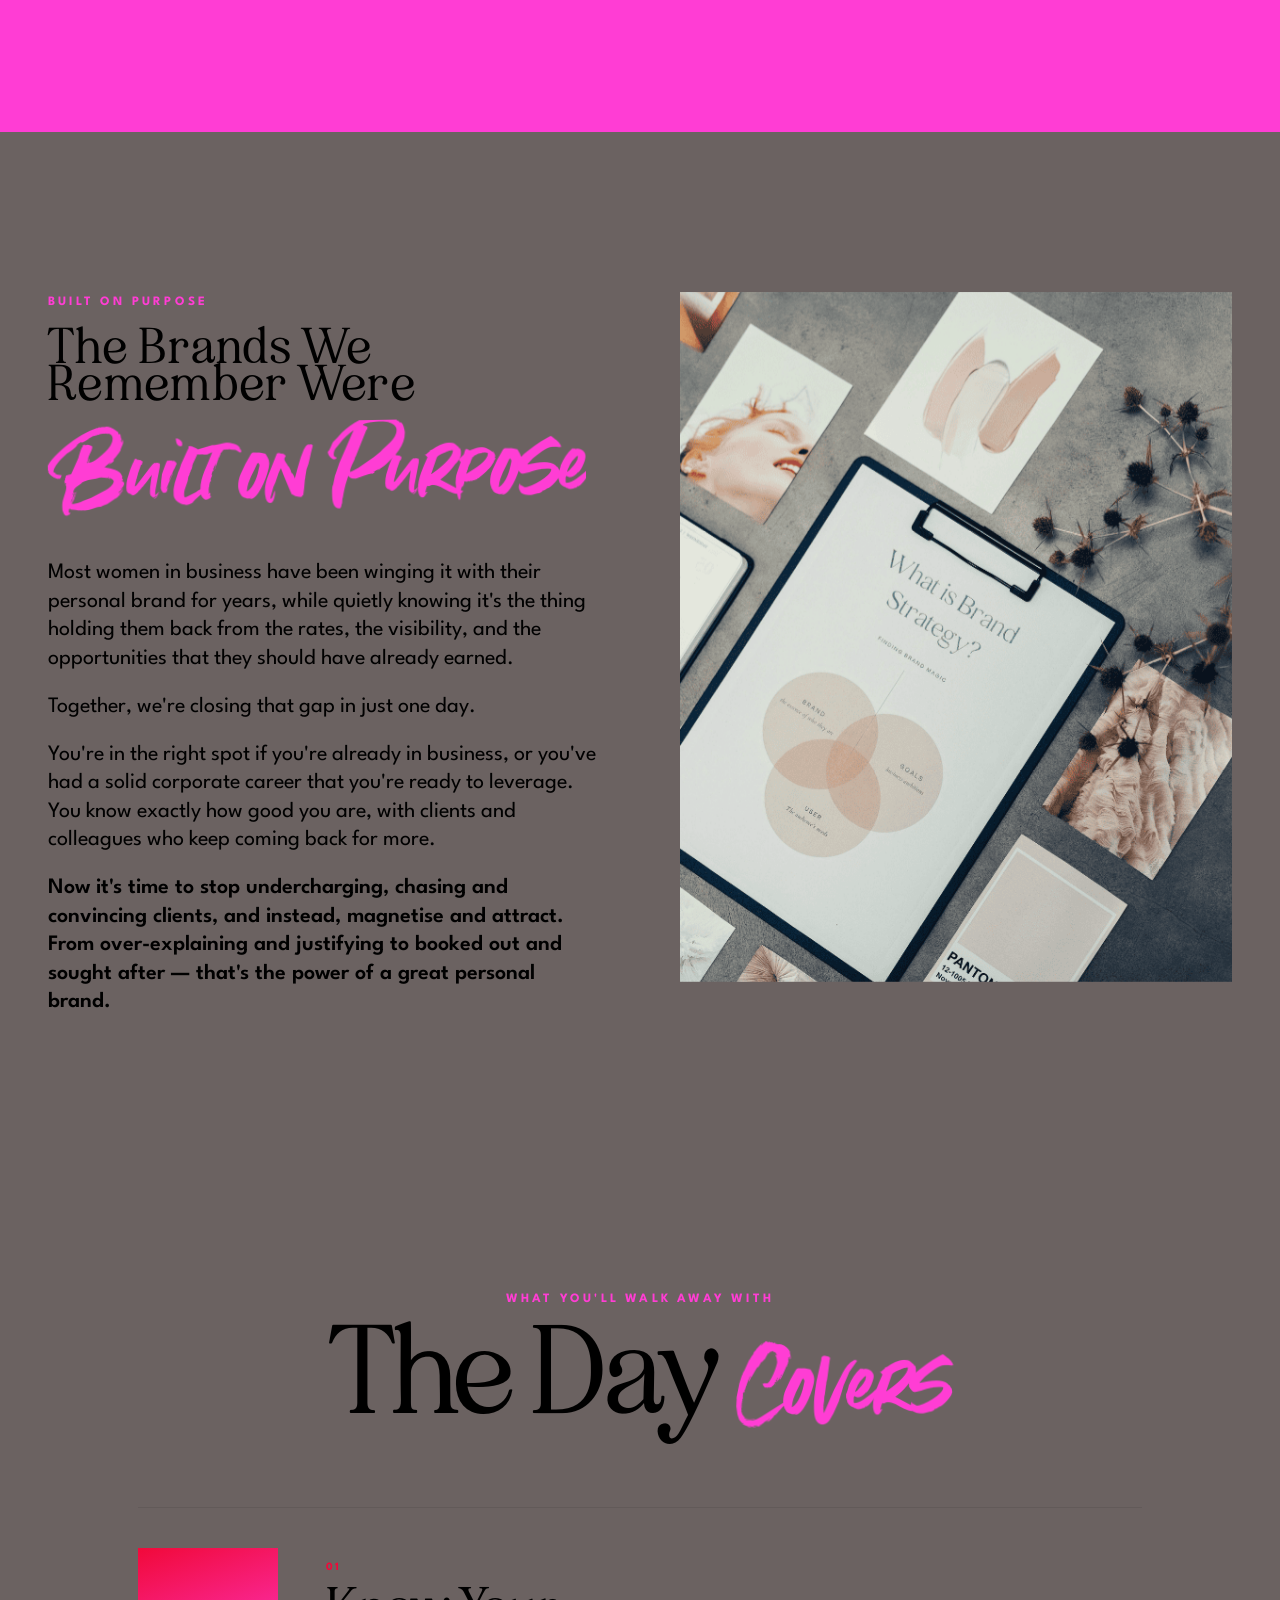
==== commit 190467ee: "Update index.html" ====
--- a/index.html
+++ b/index.html
@@ -89,7 +89,7 @@
            VARIABLES & RESET
         ======================================== */
         :root {
-            --cream: #EFEFEF;
+            --cream: #6b6261;
             --red: #F1093A;
             --navy: #000000;
             --teal: #03889B;
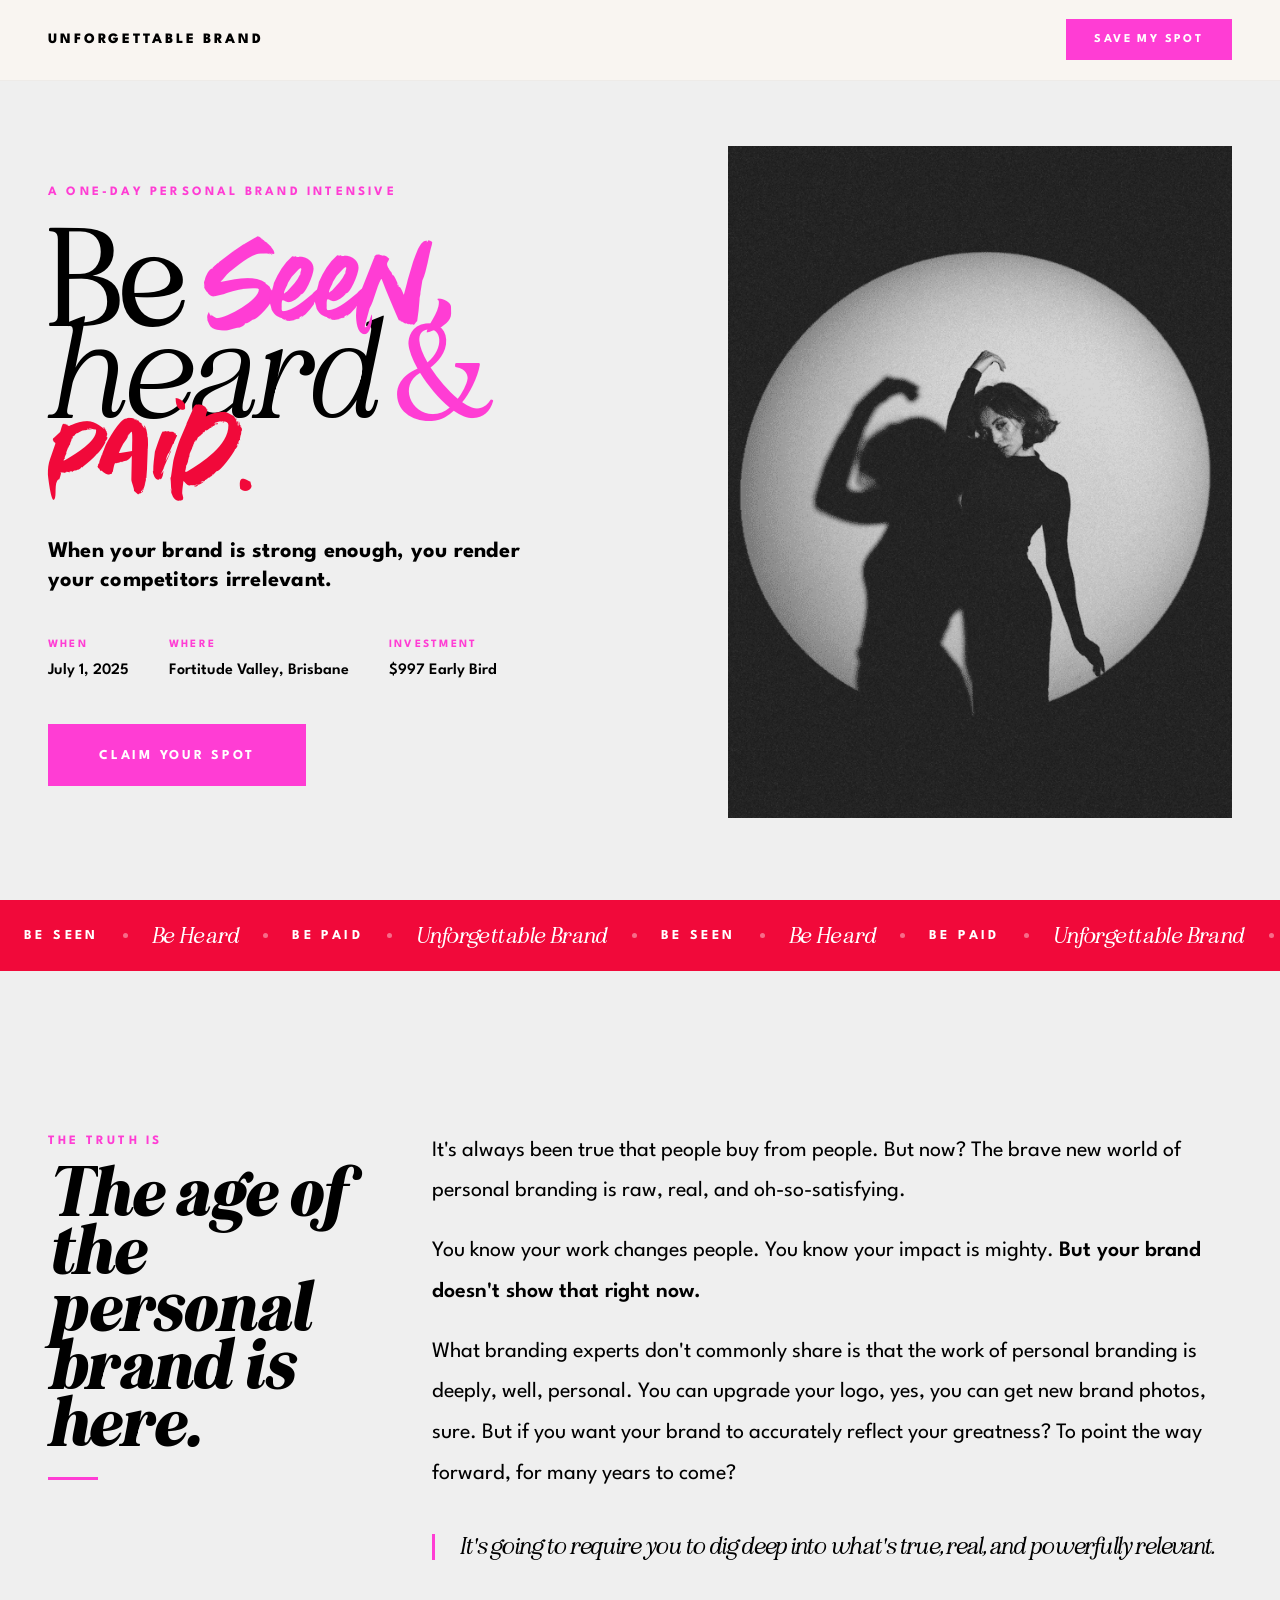
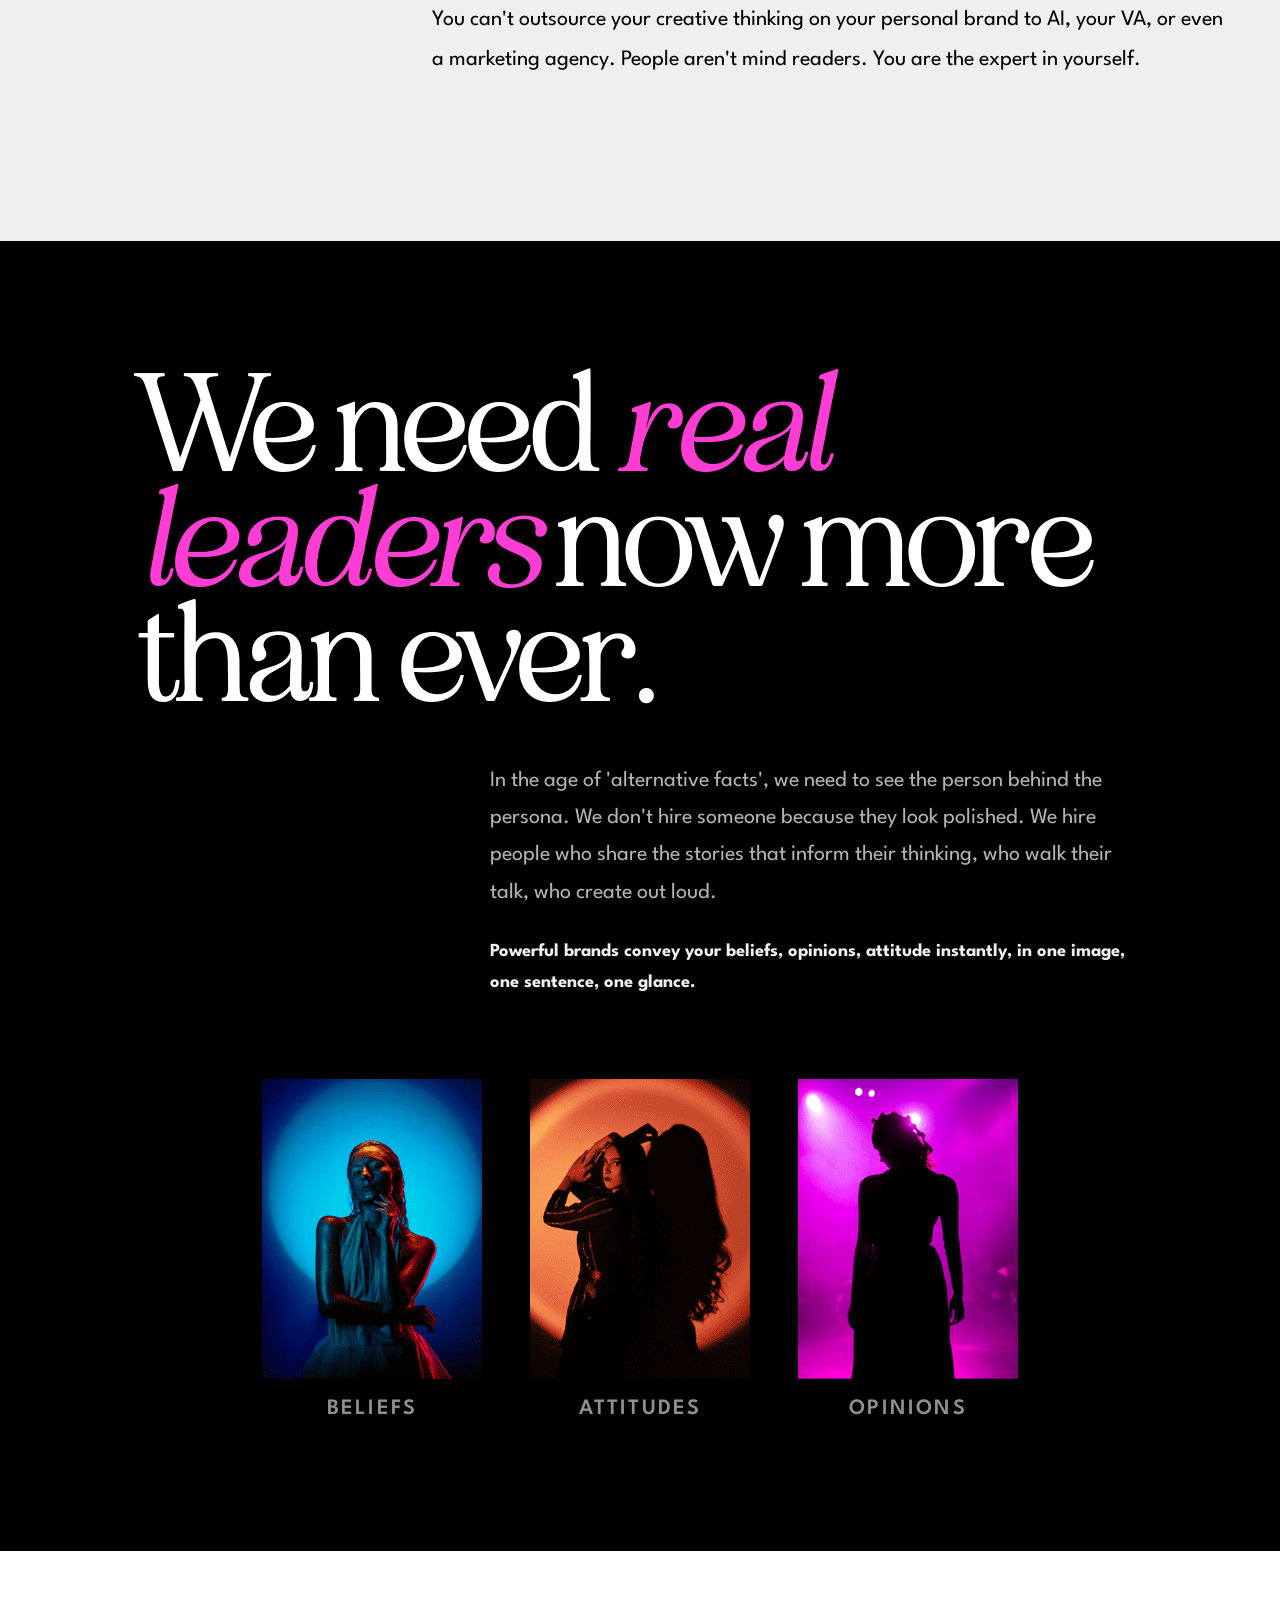
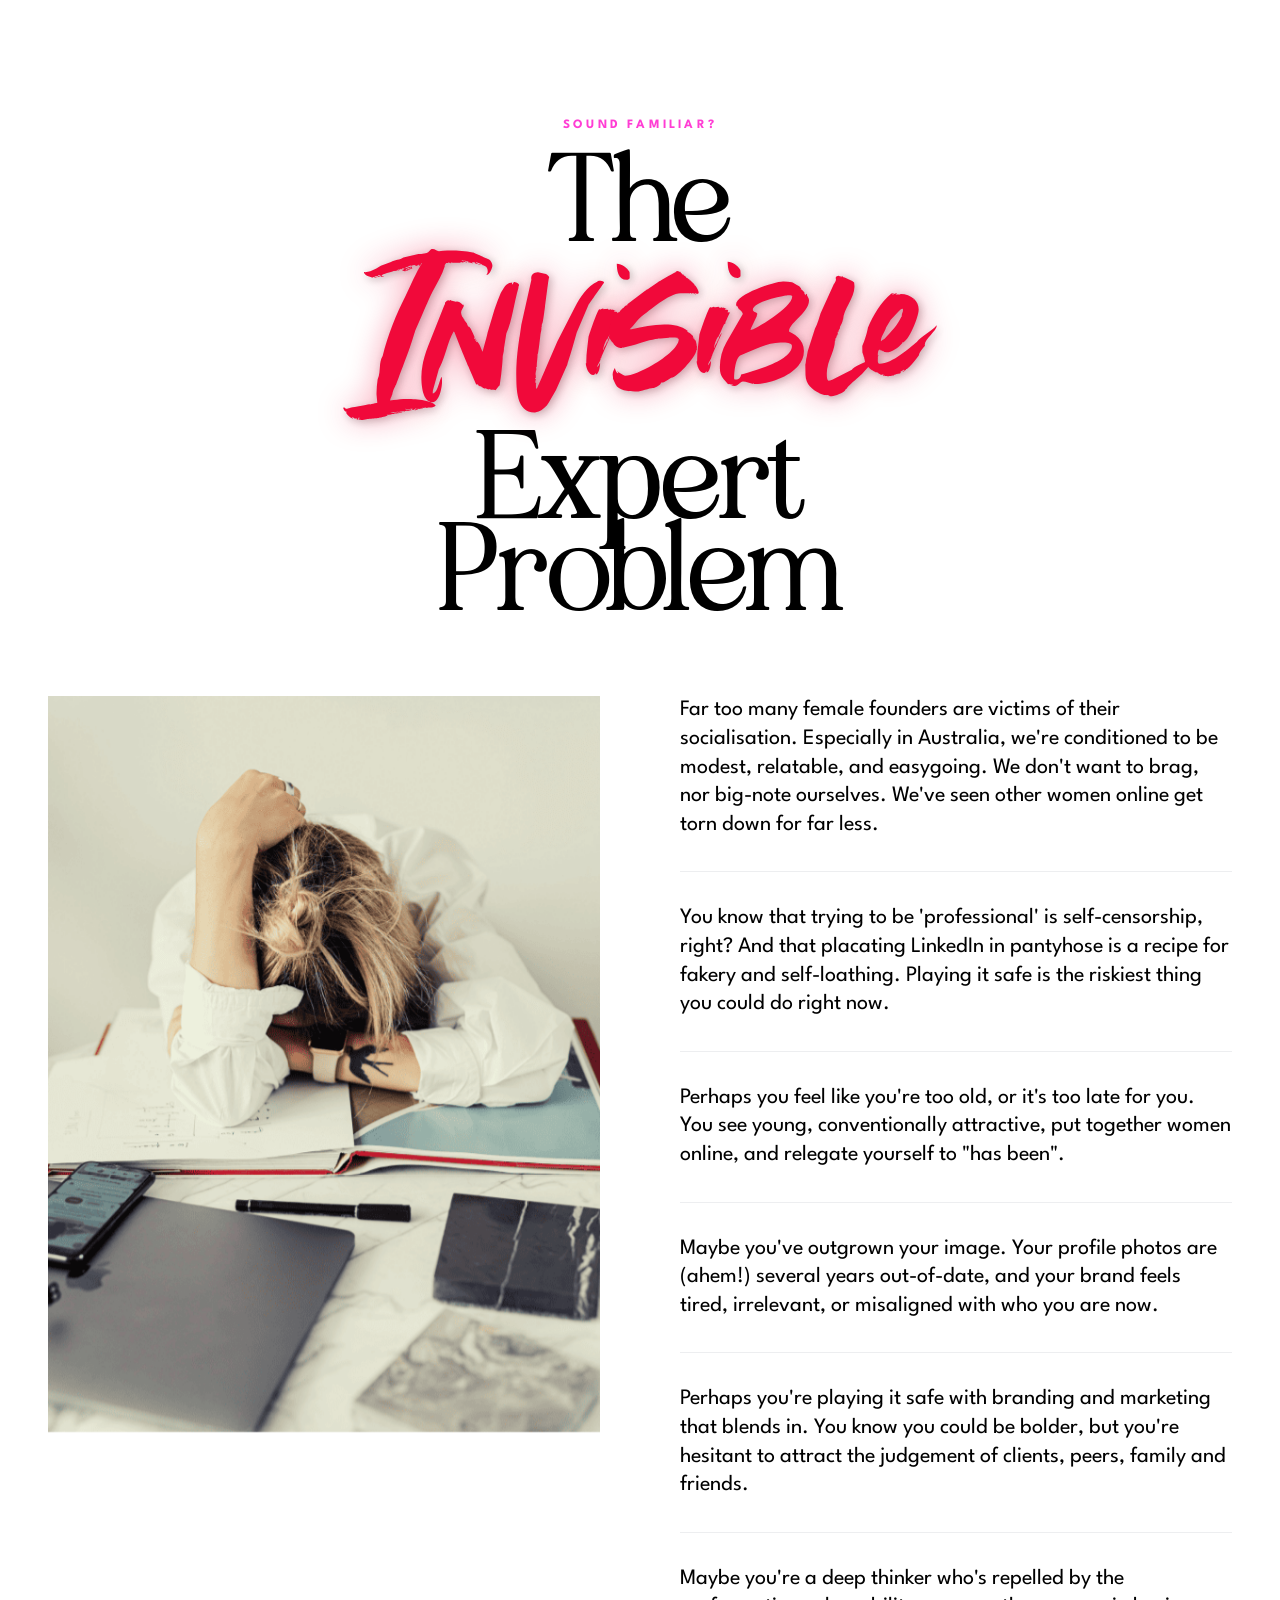
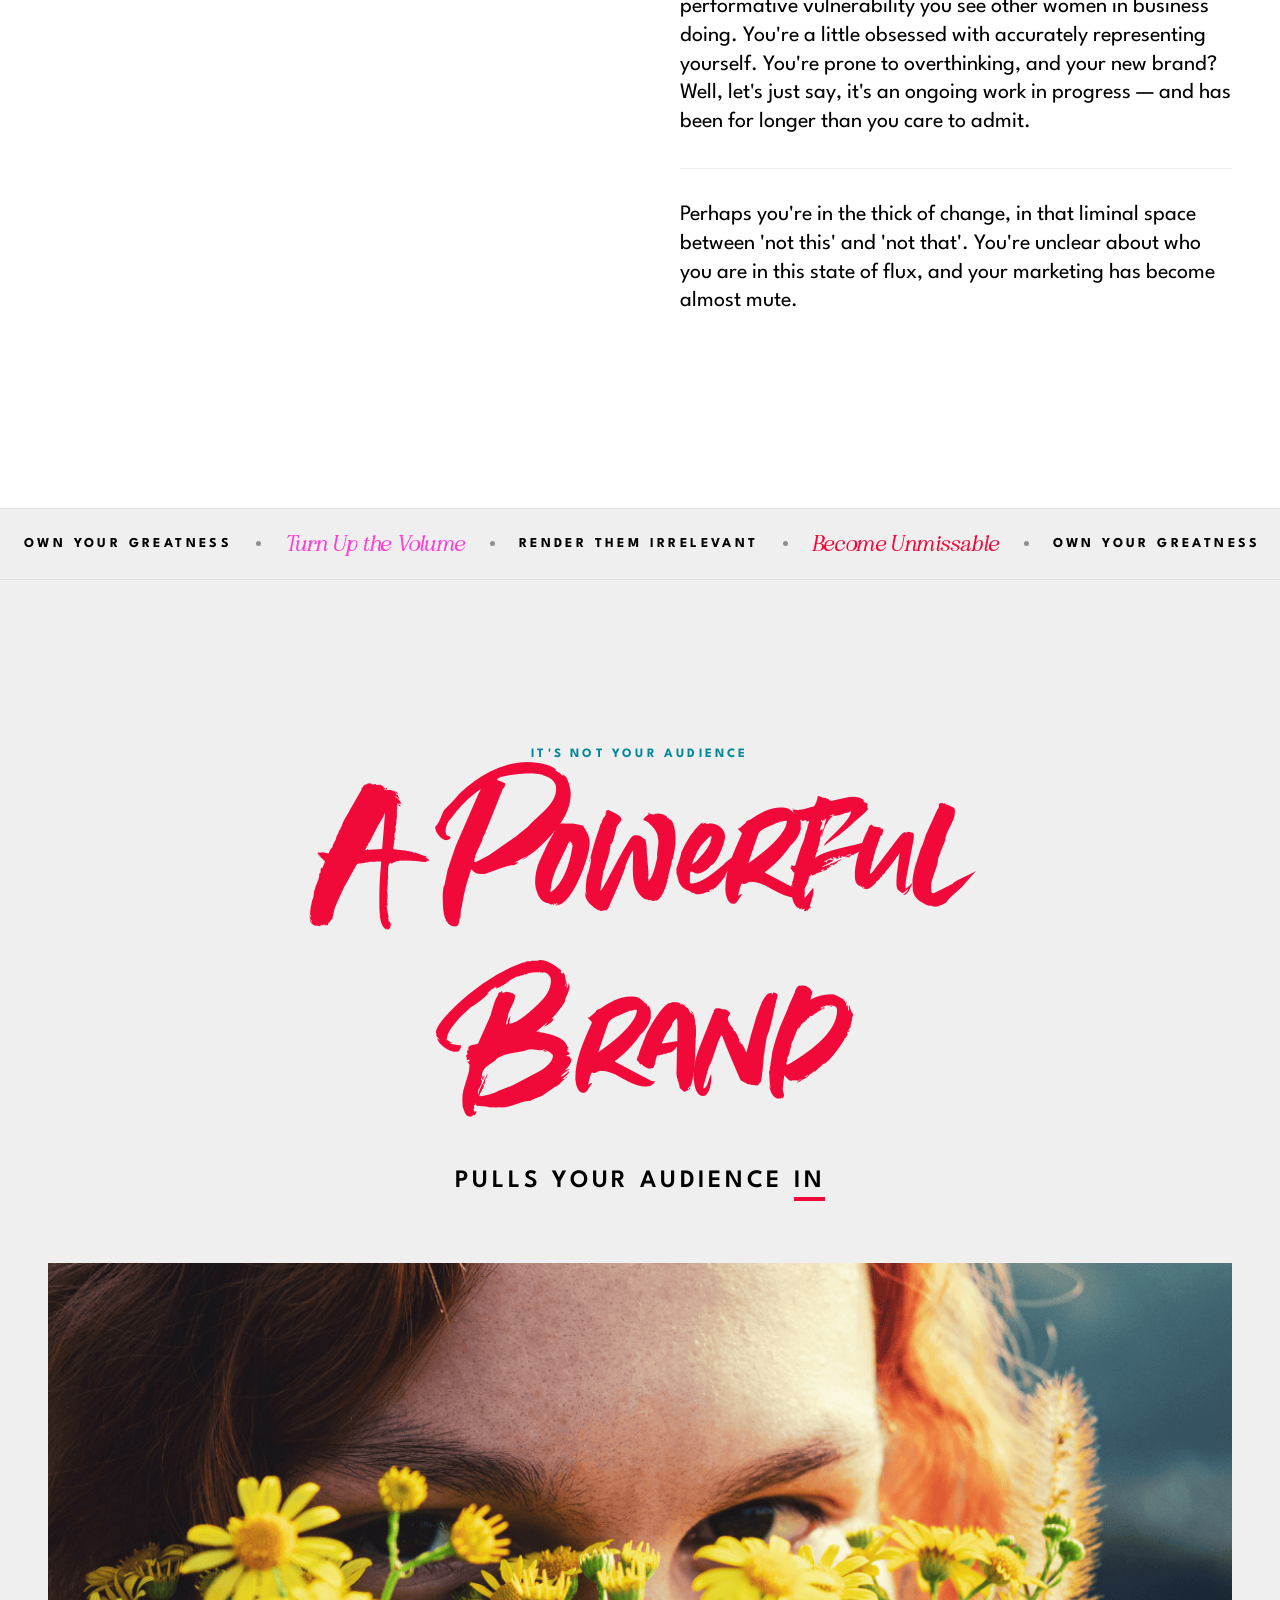
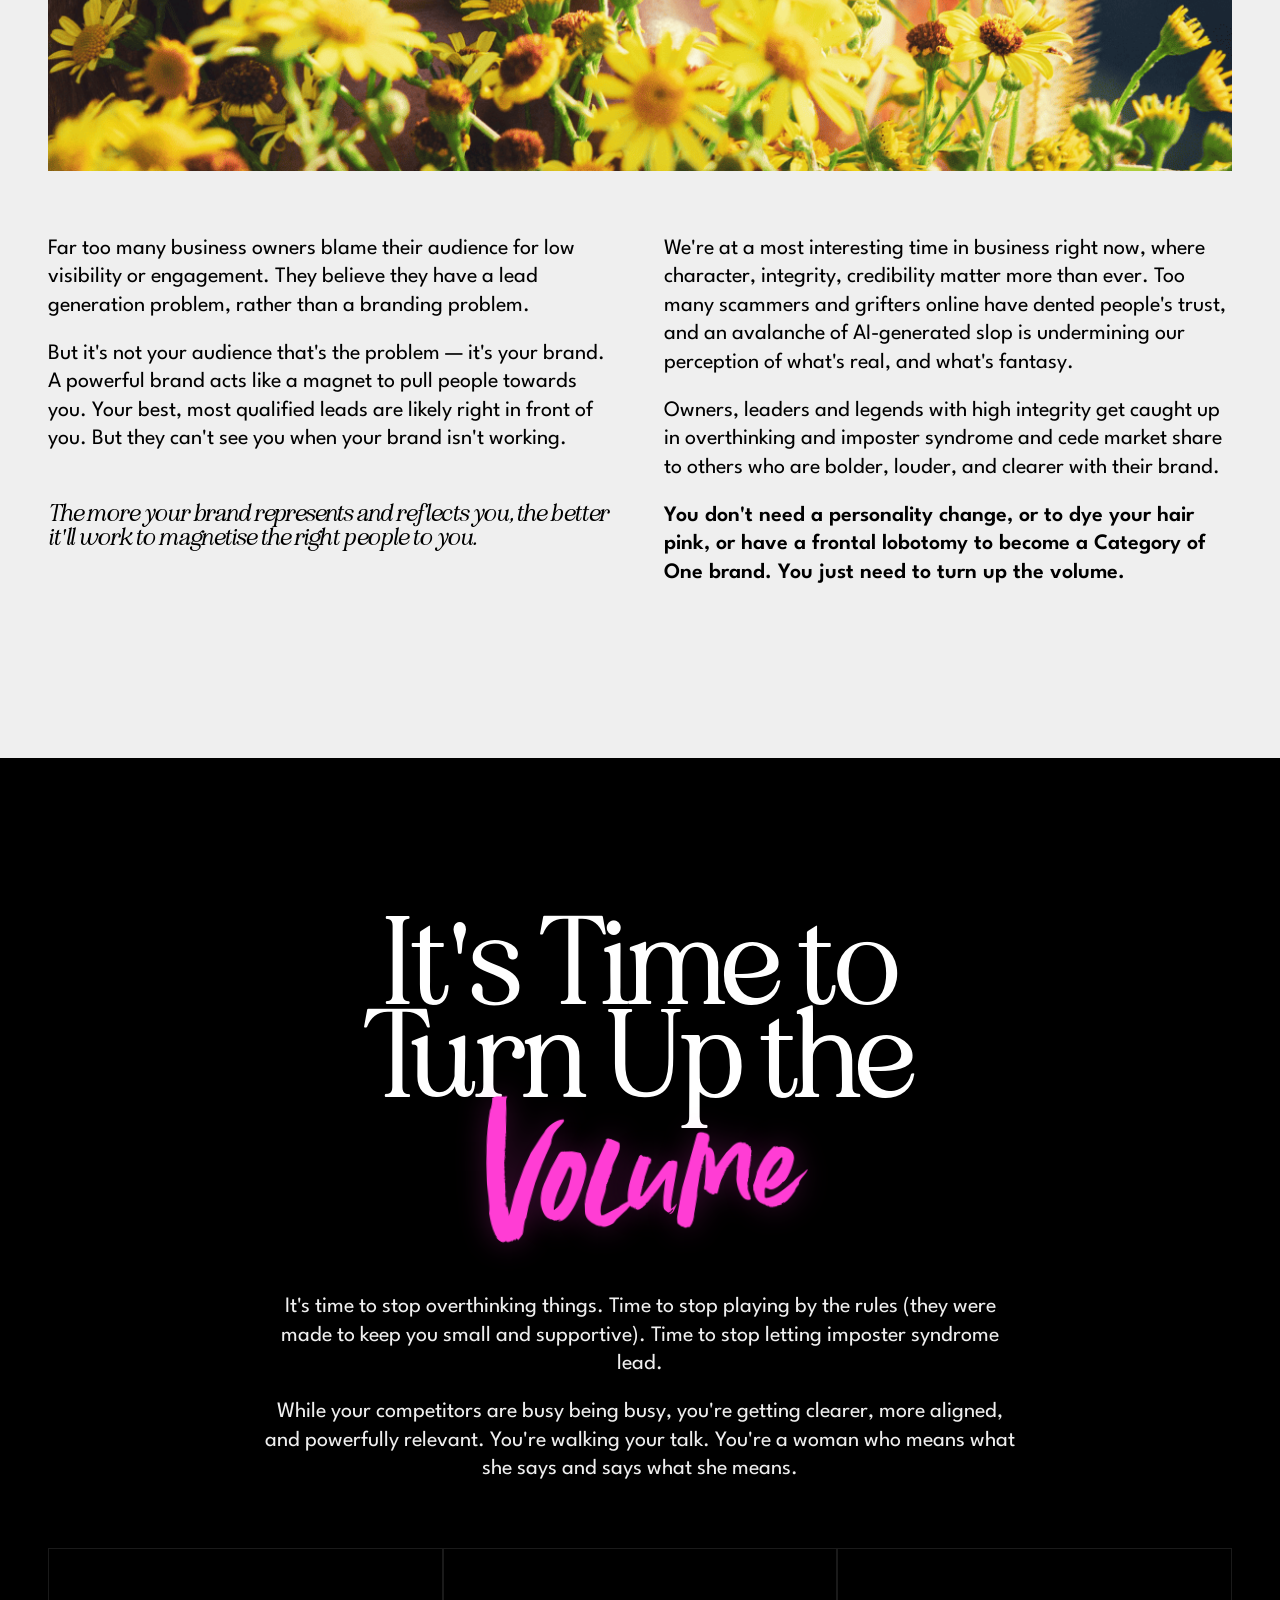
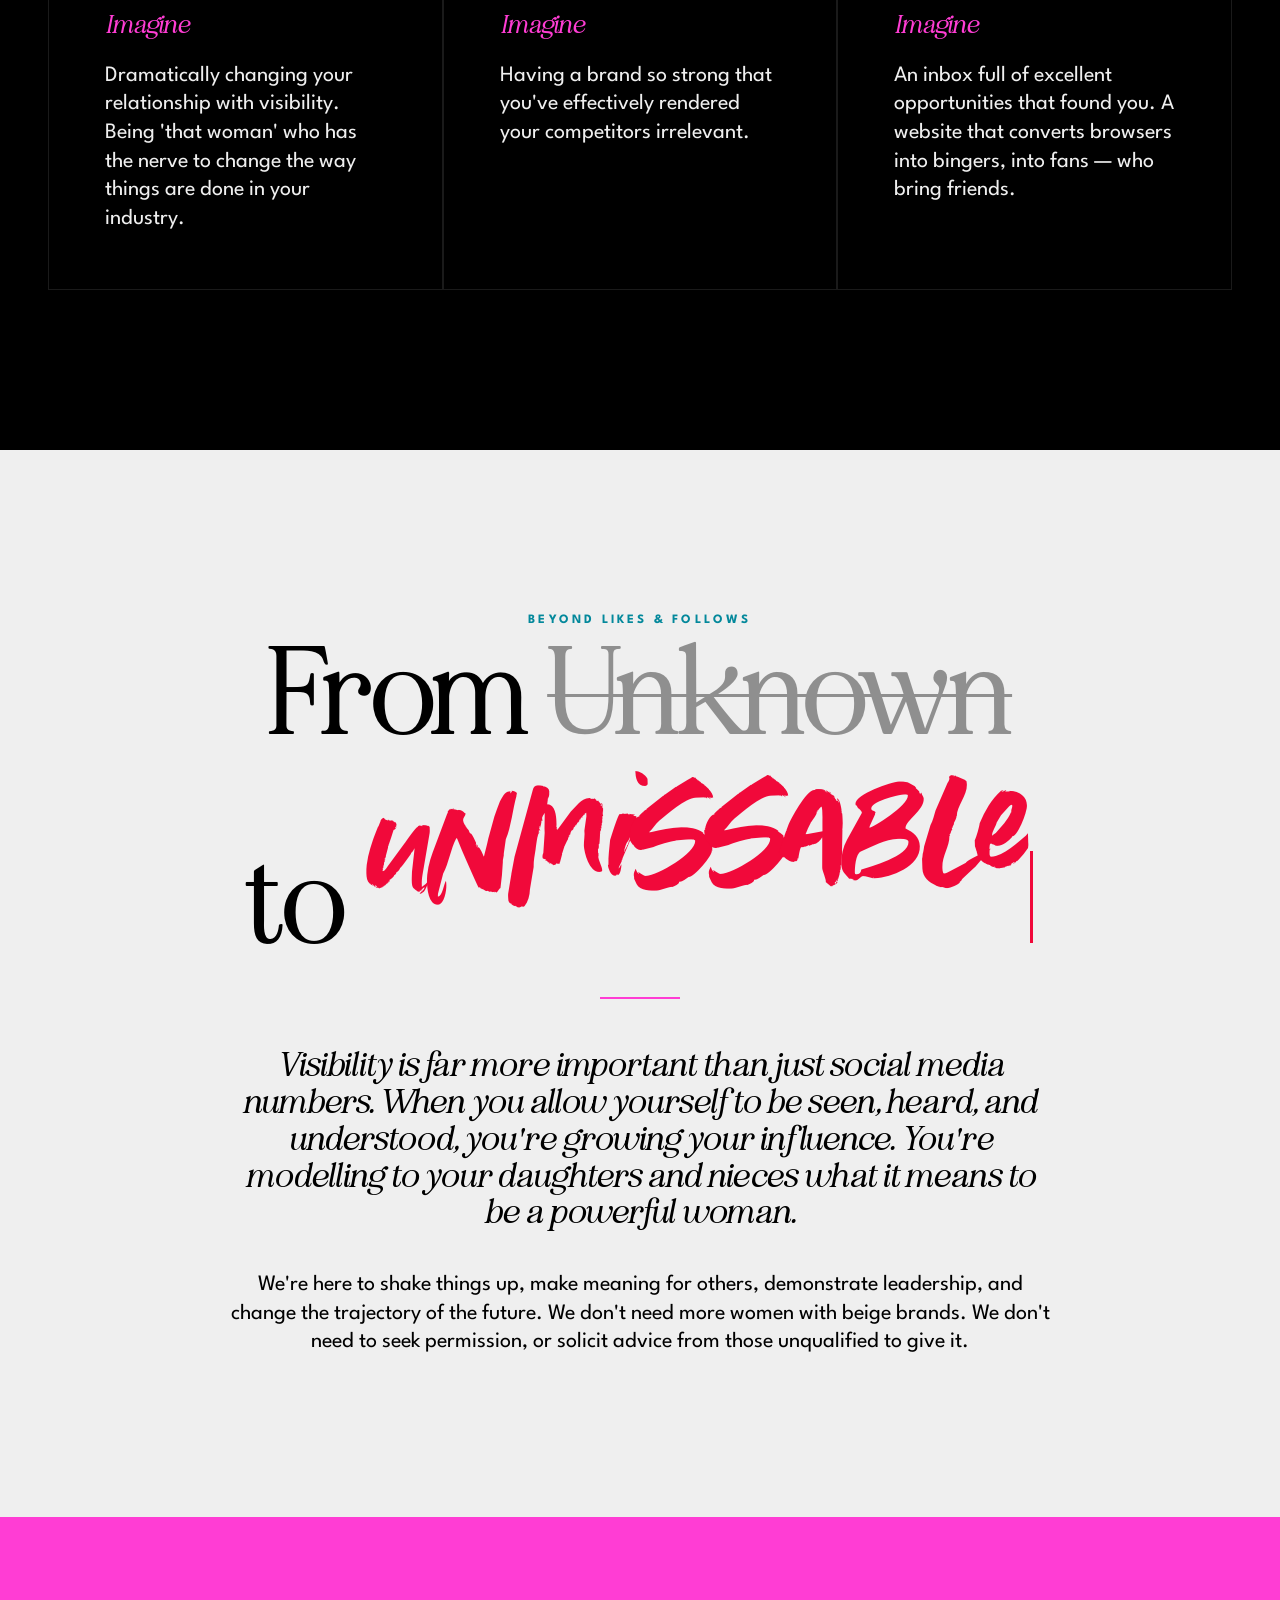
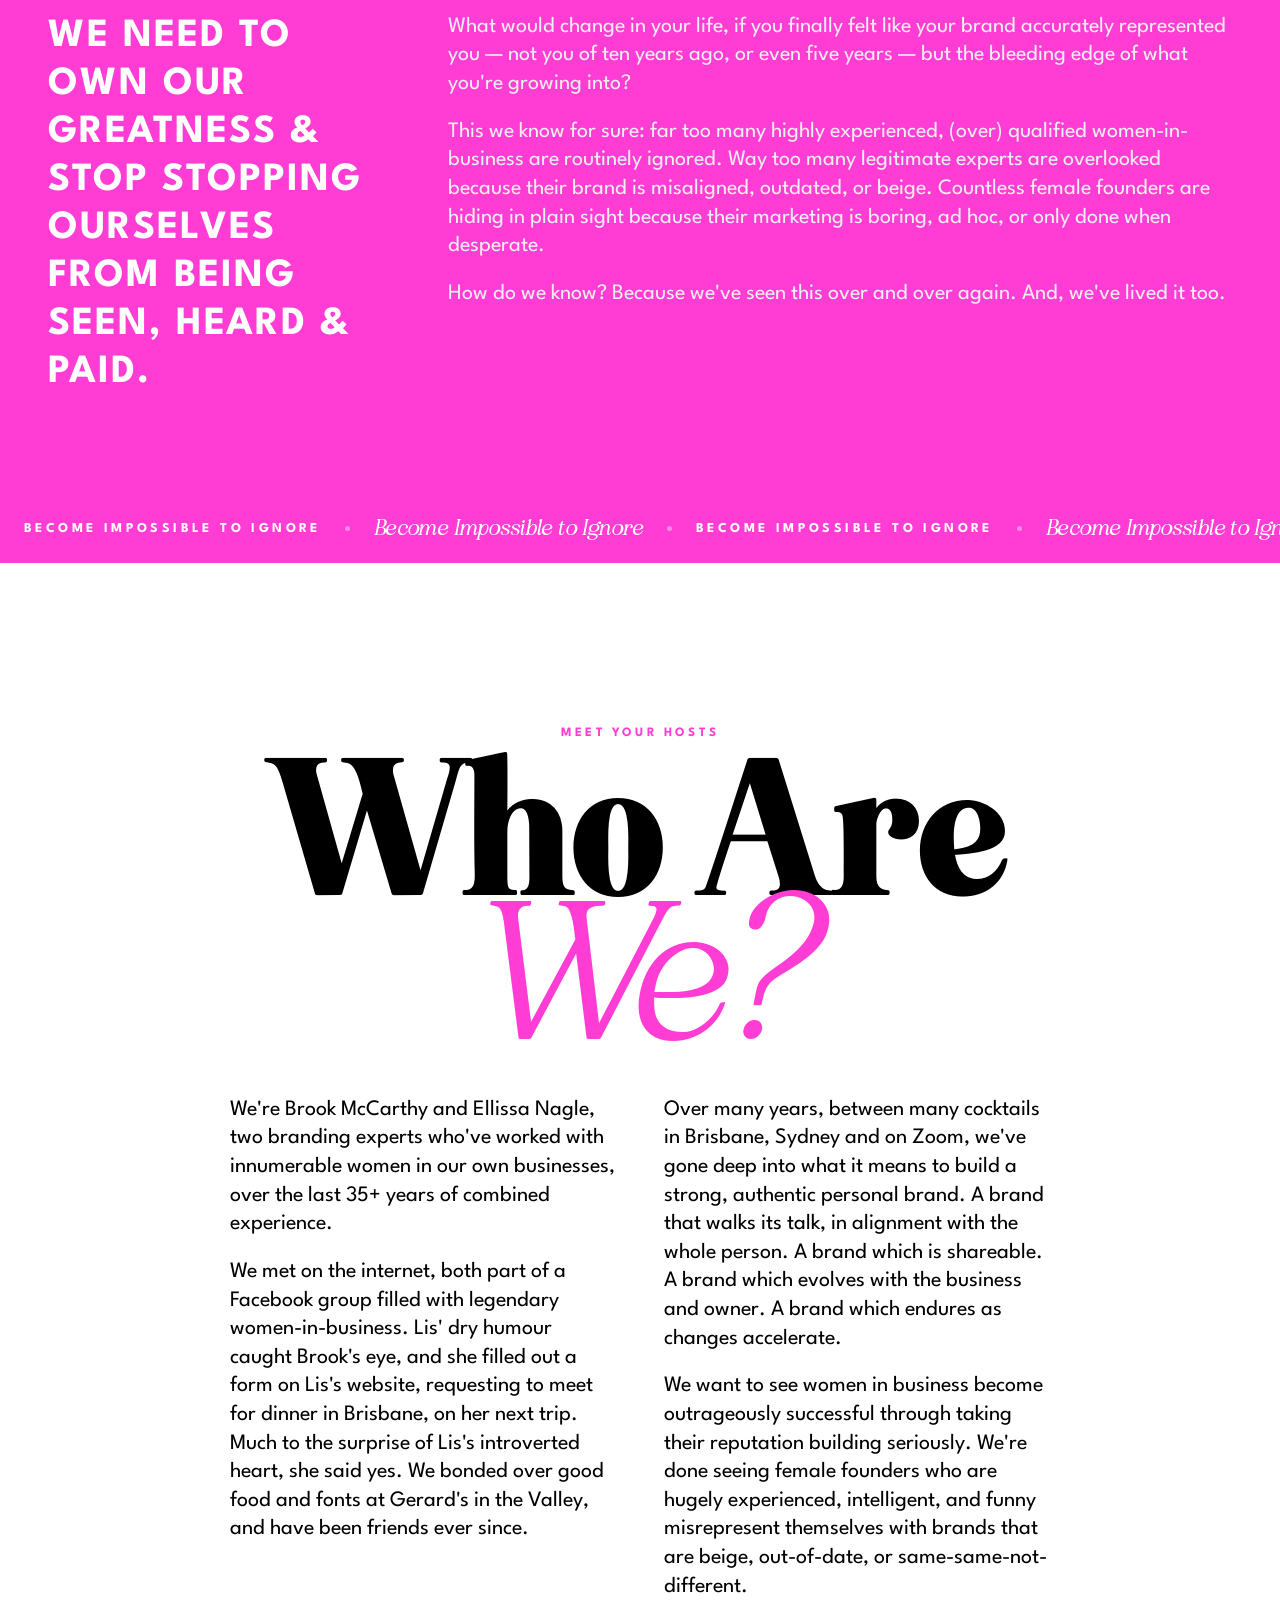
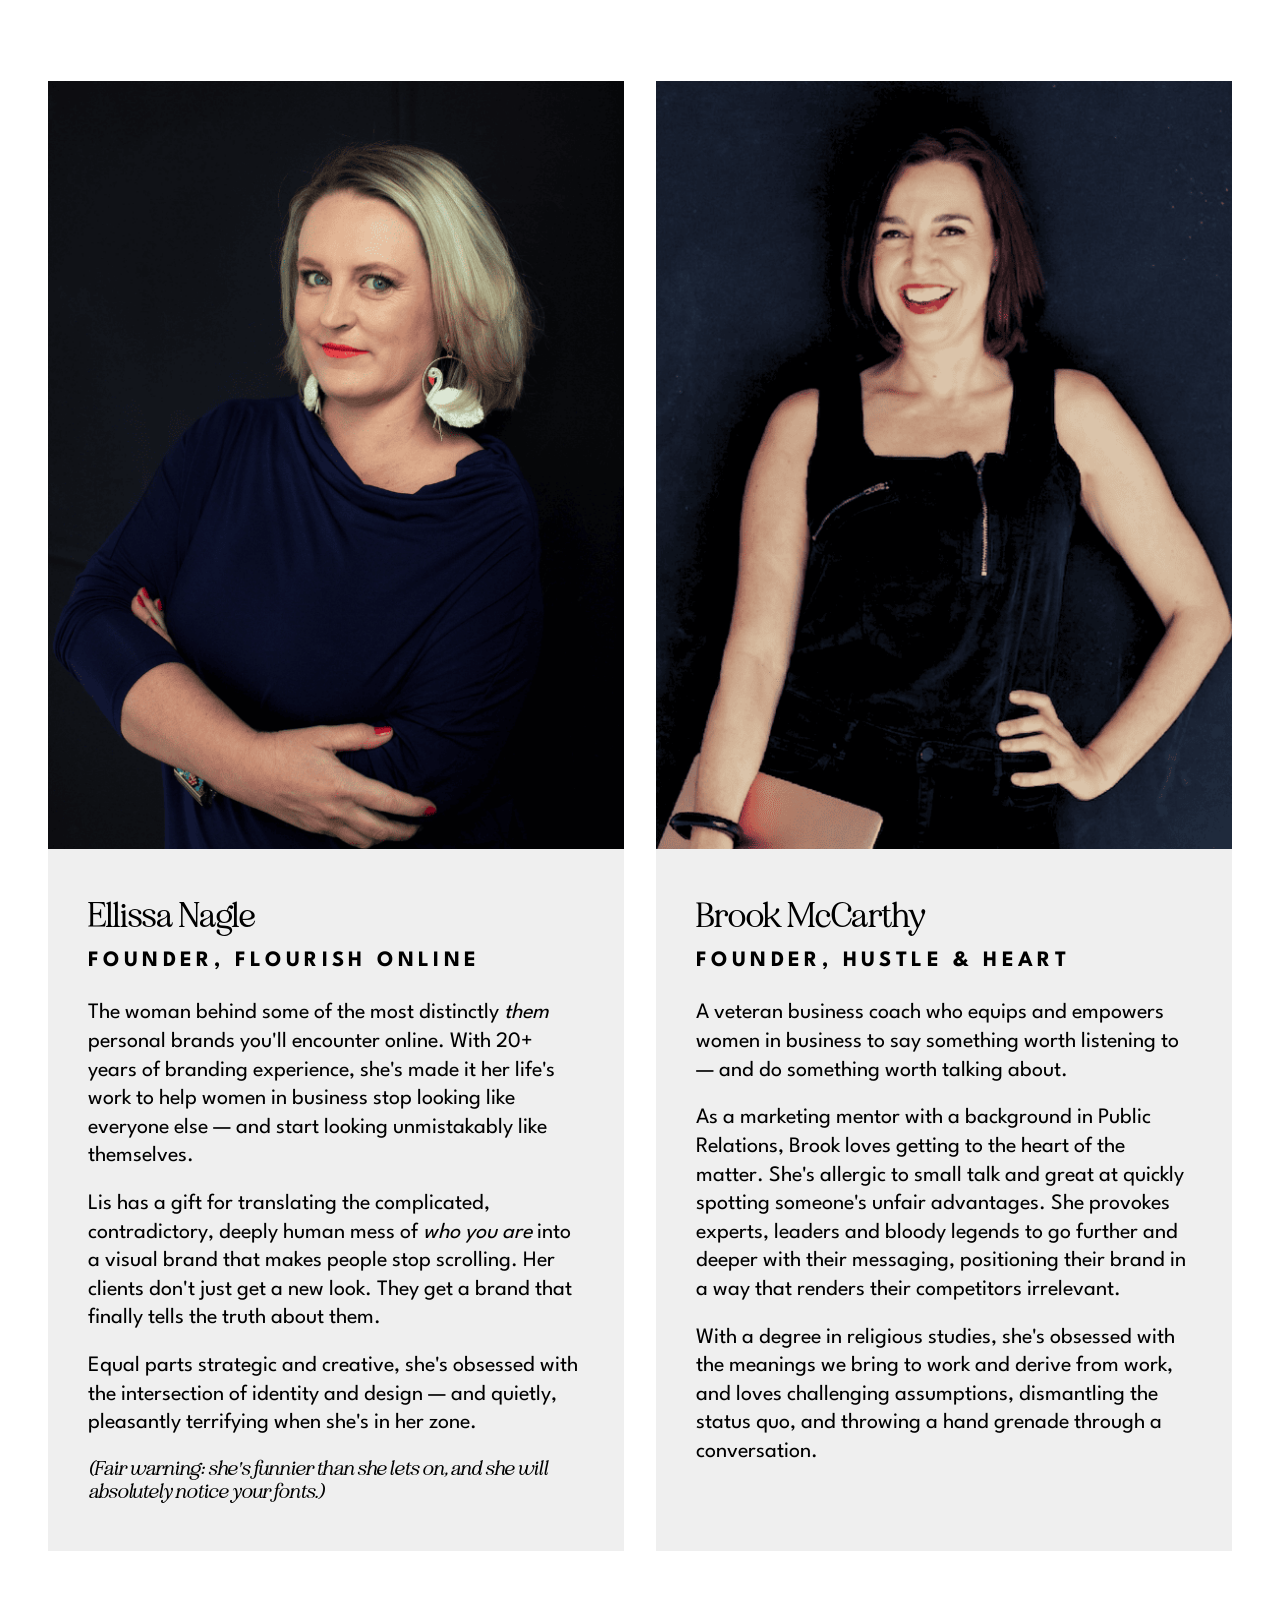
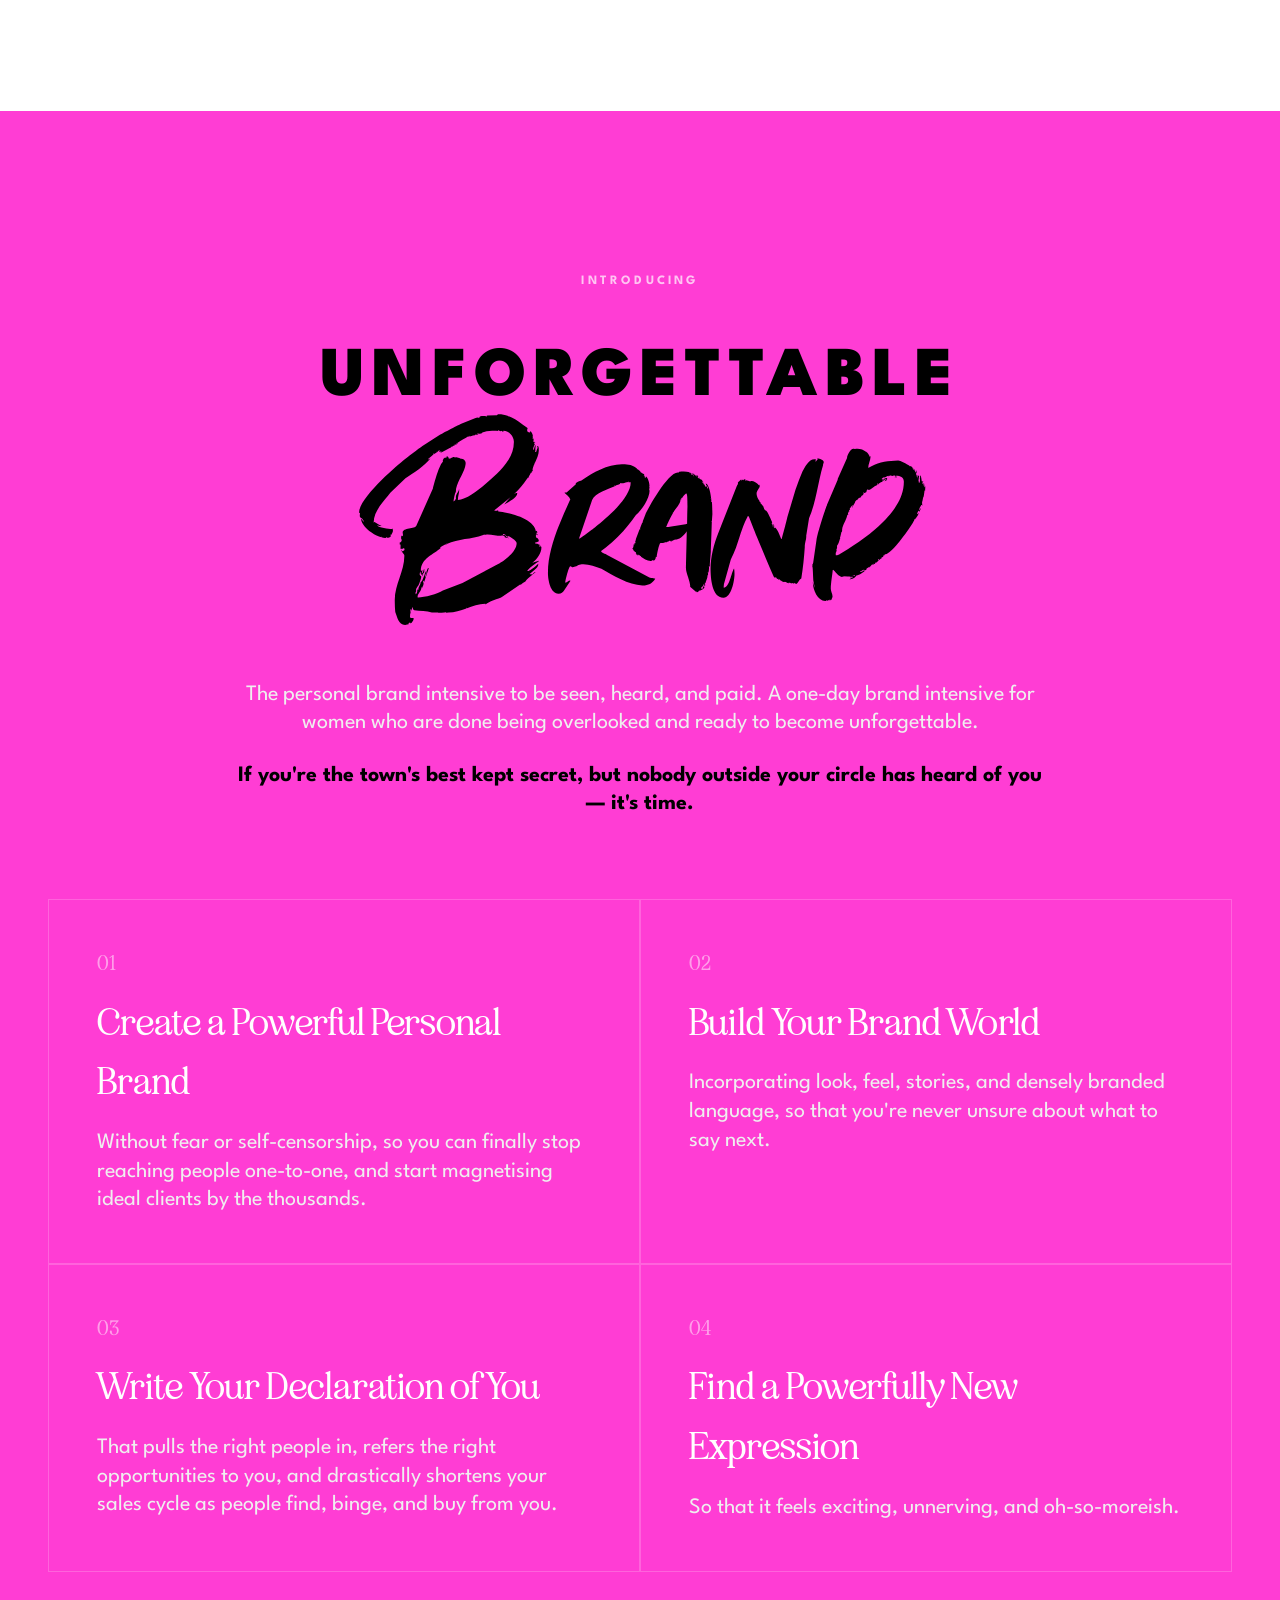
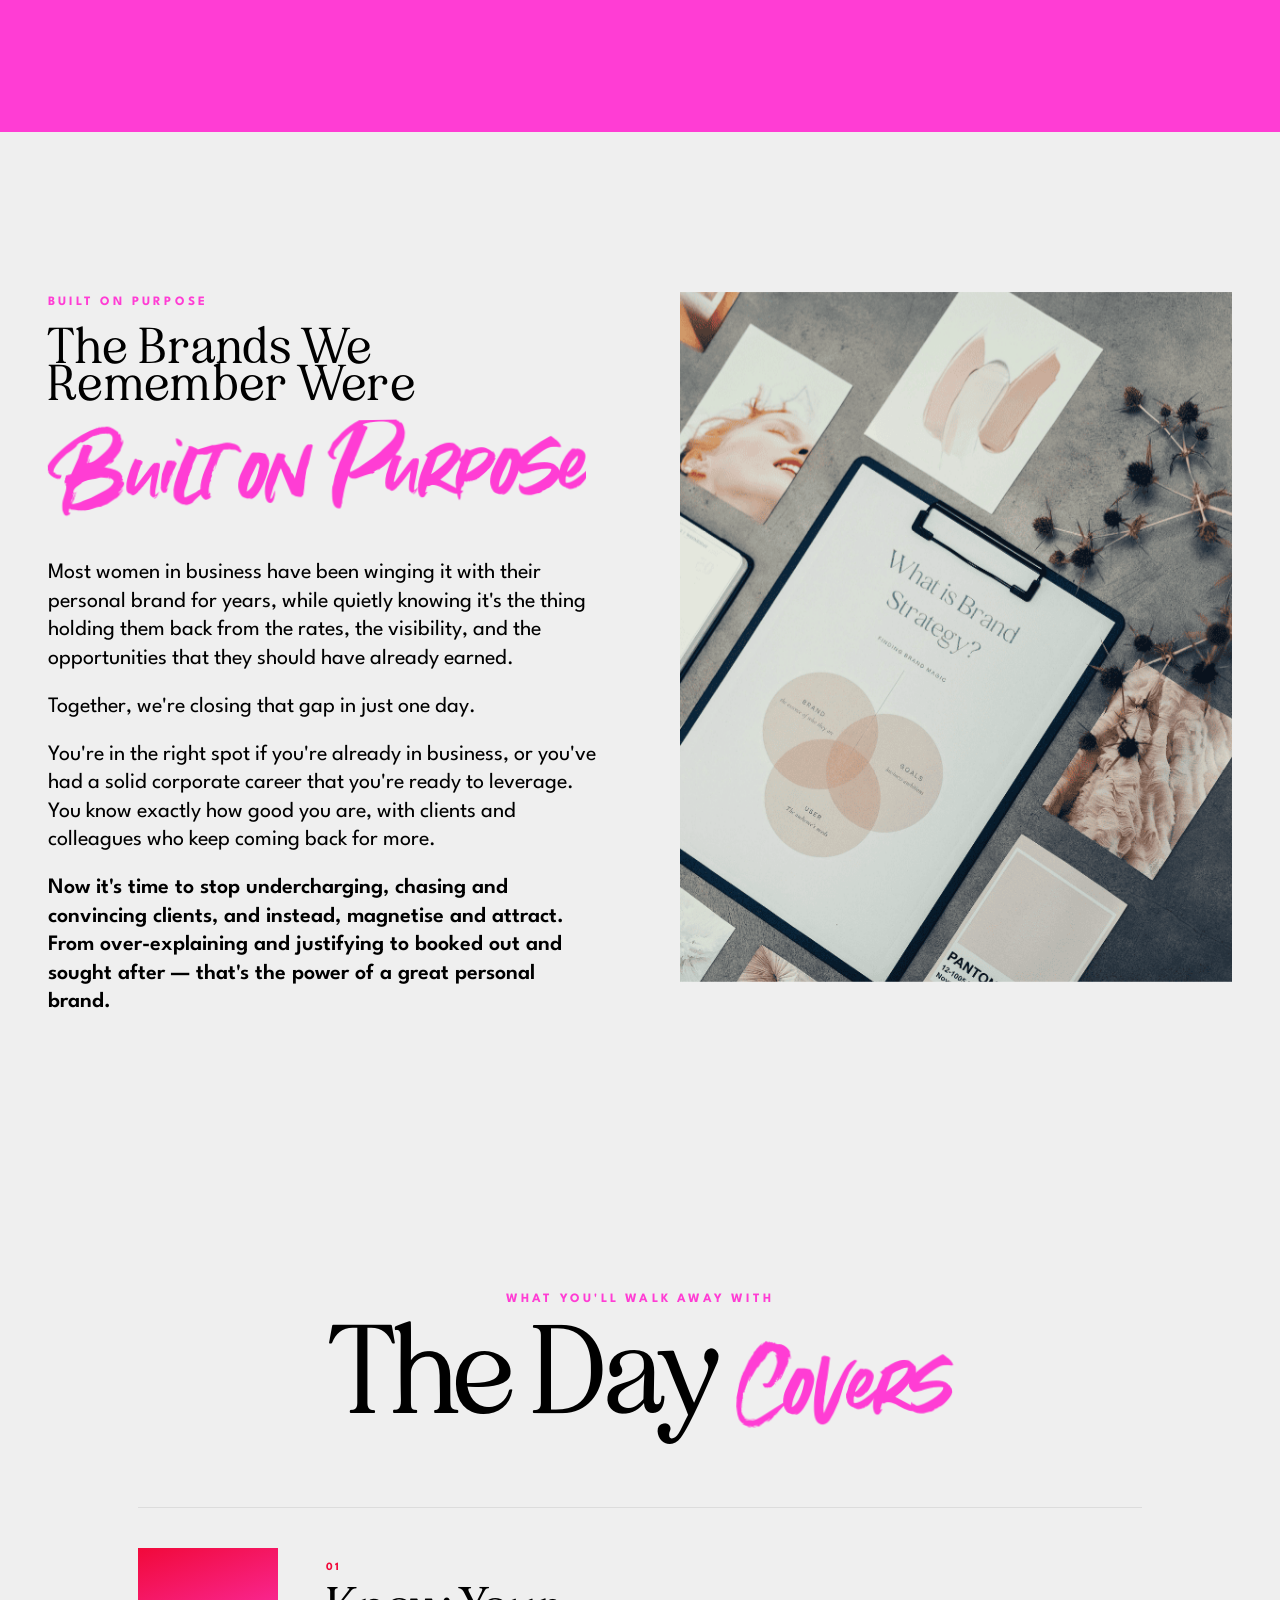
==== commit 87be1fbe: "Update index.html" ====
--- a/index.html
+++ b/index.html
@@ -89,7 +89,7 @@
            VARIABLES & RESET
         ======================================== */
         :root {
-            --cream: #6b6261;
+            --cream: #EFEFEF;
             --red: #F1093A;
             --navy: #000000;
             --teal: #03889B;
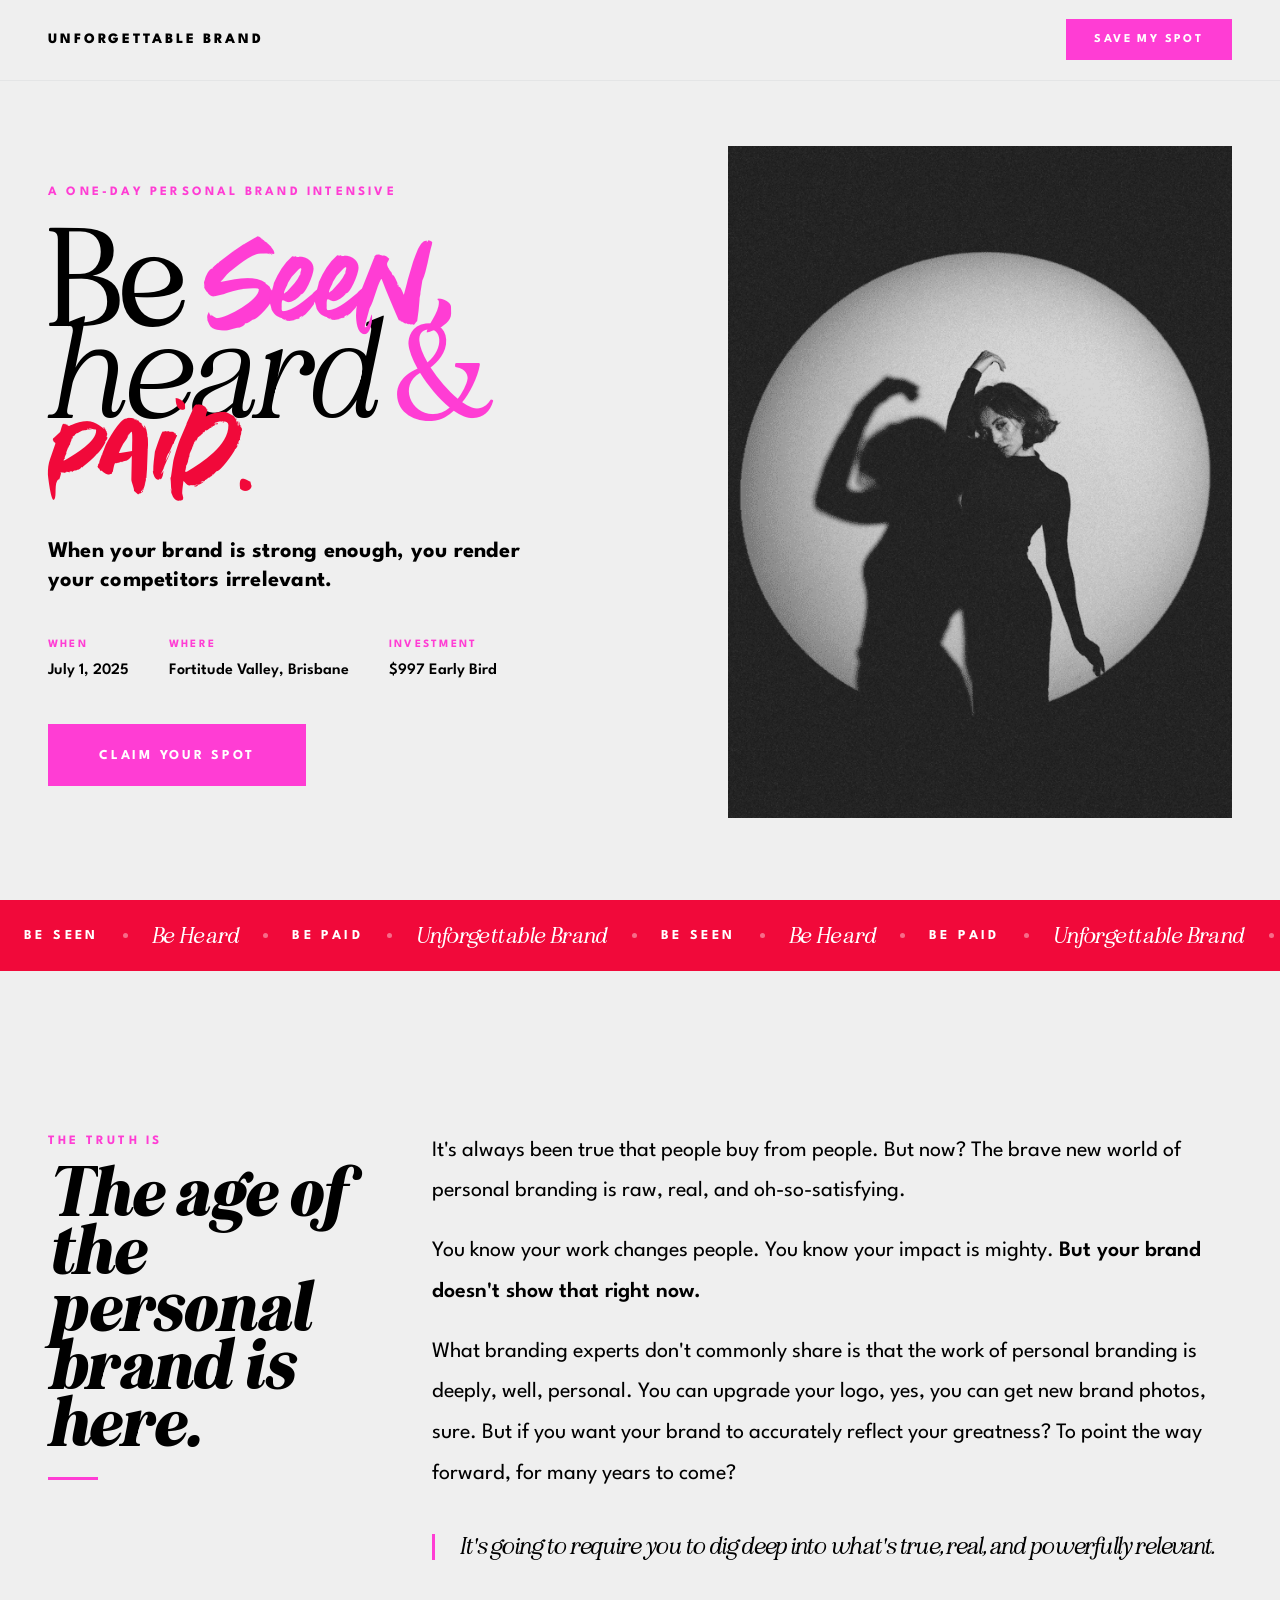
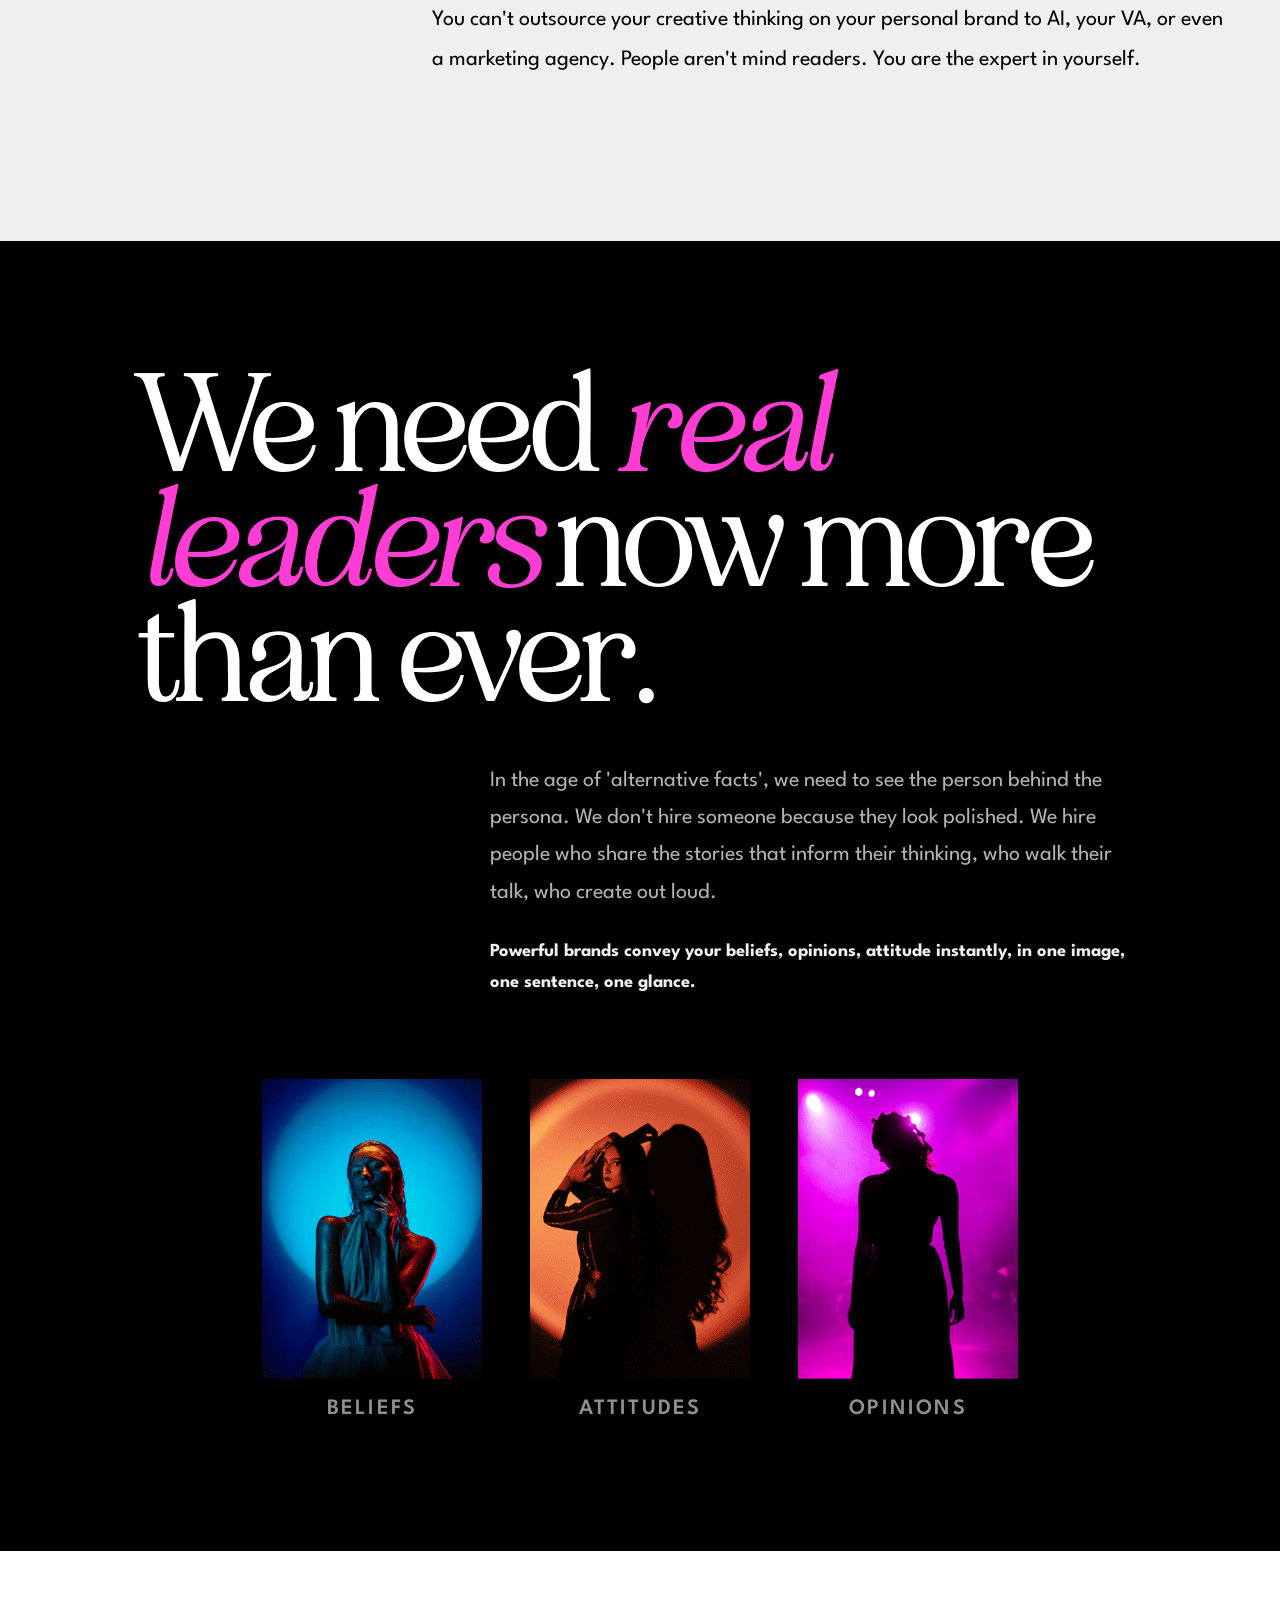
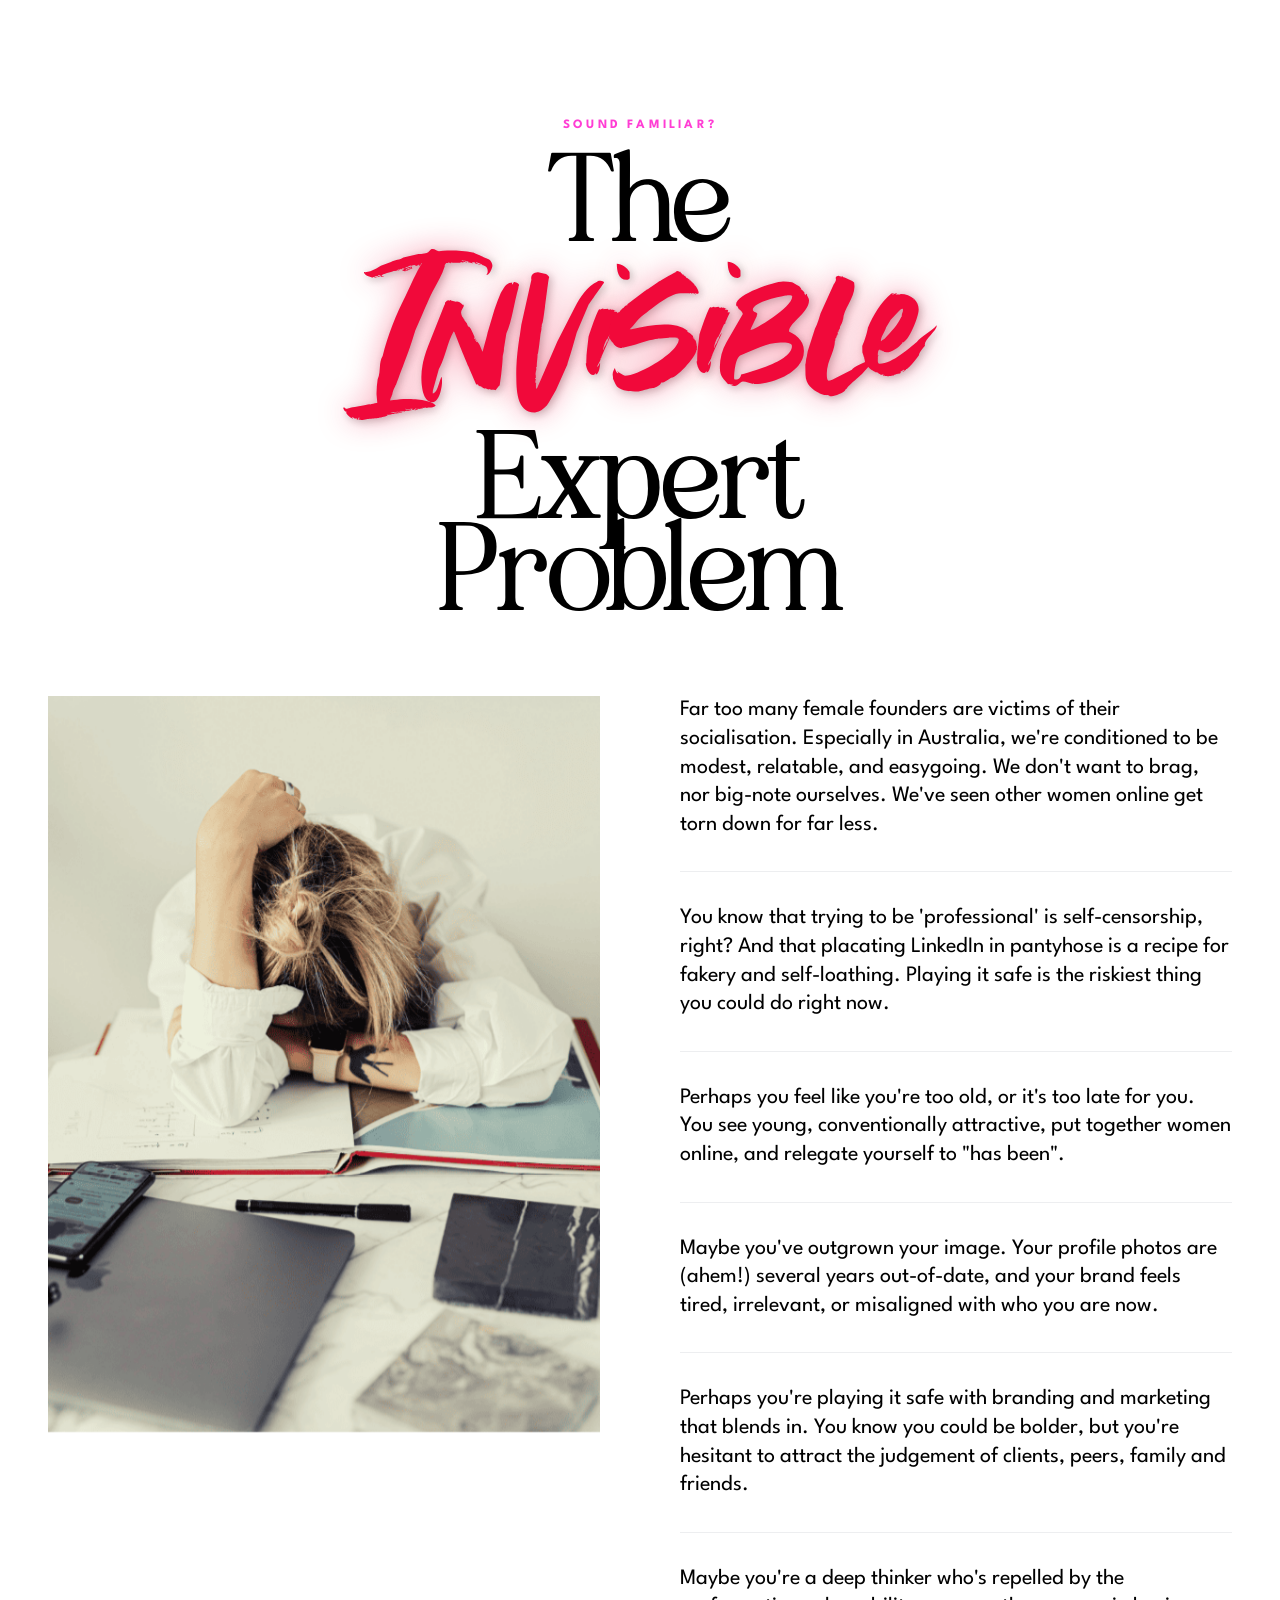
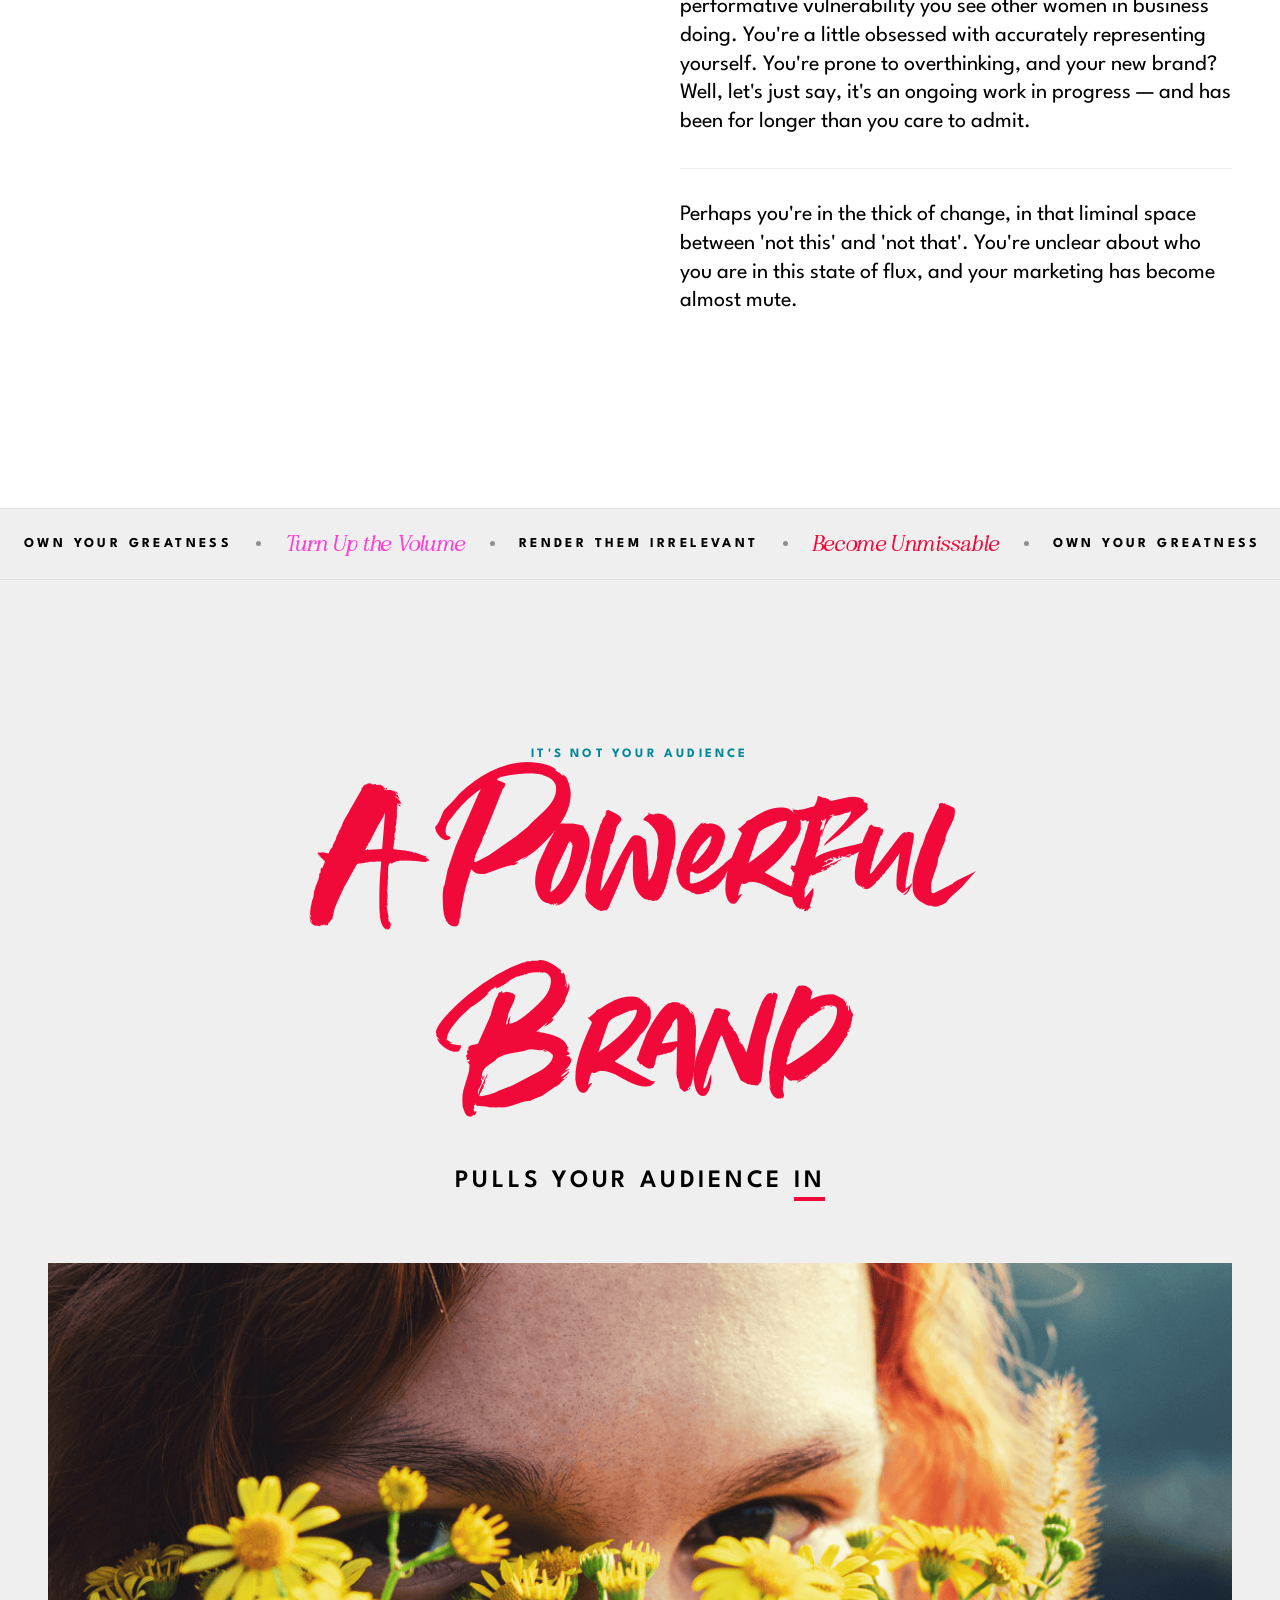
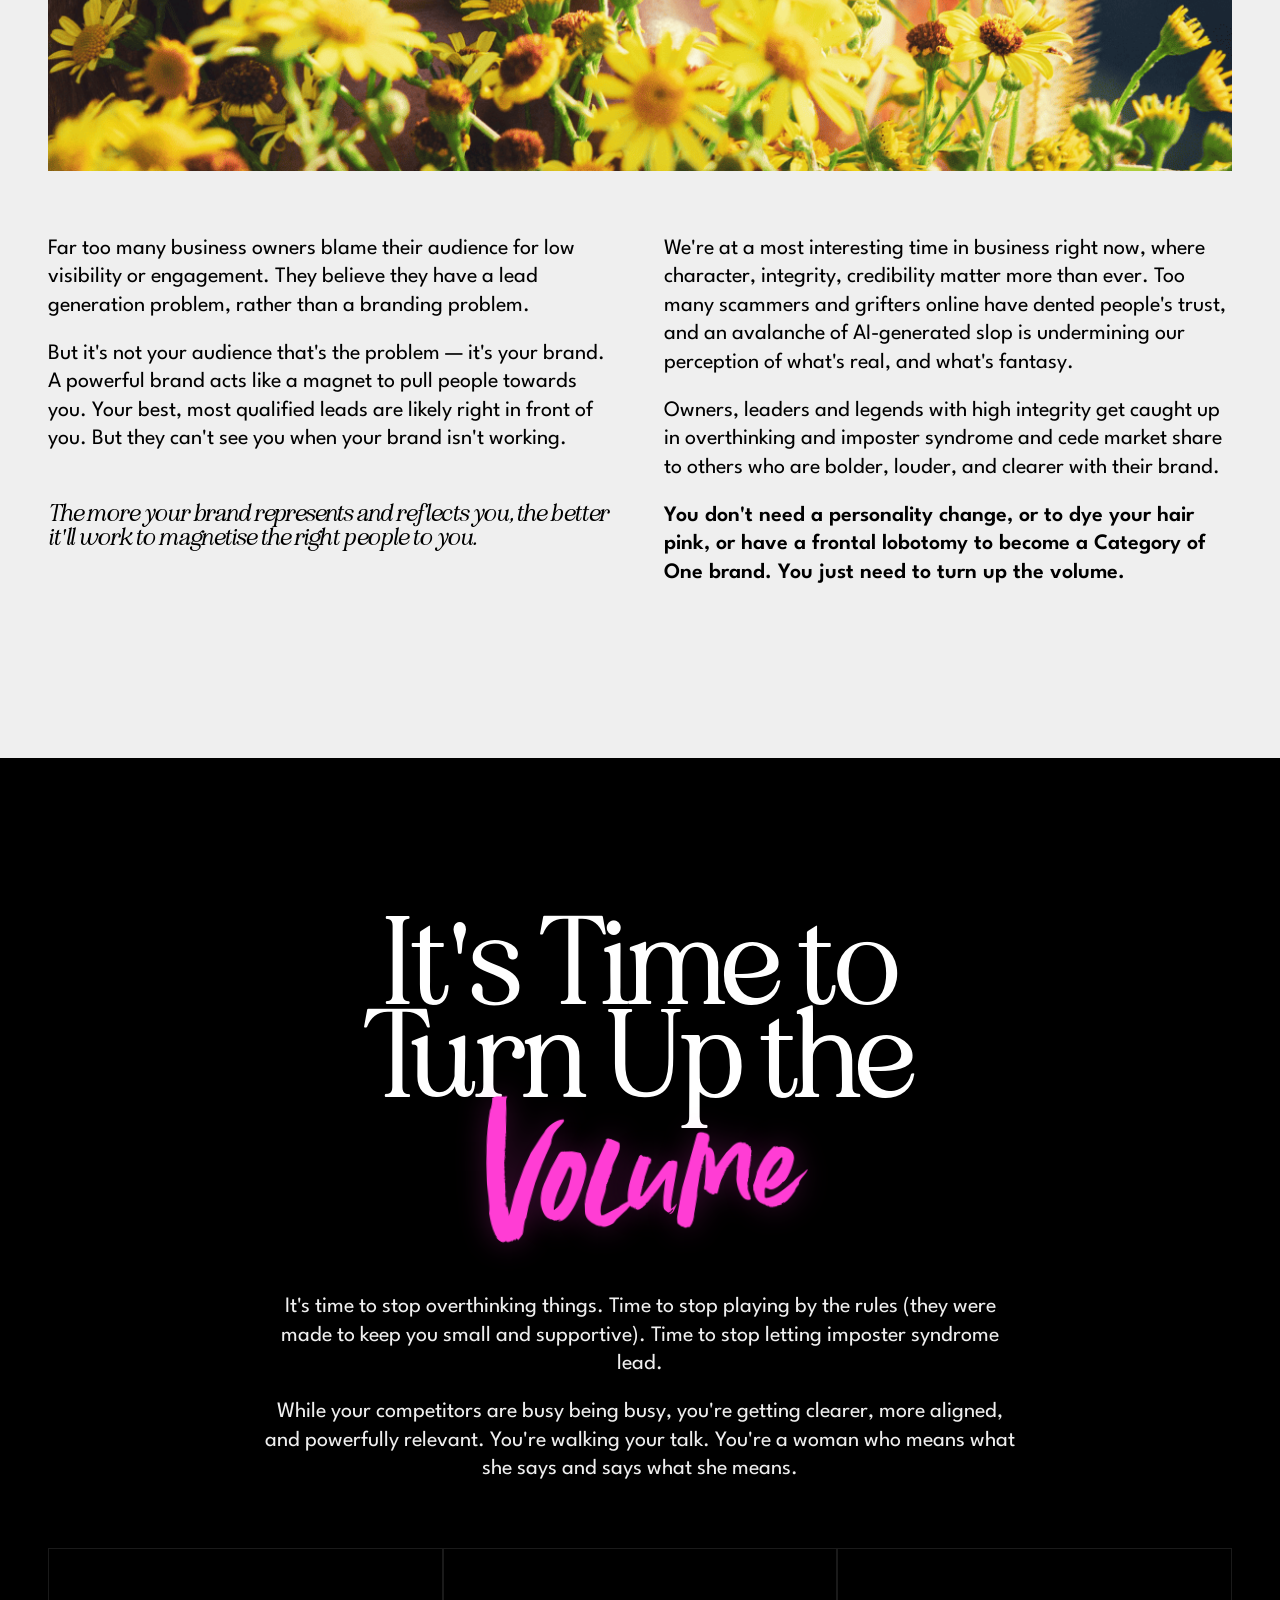
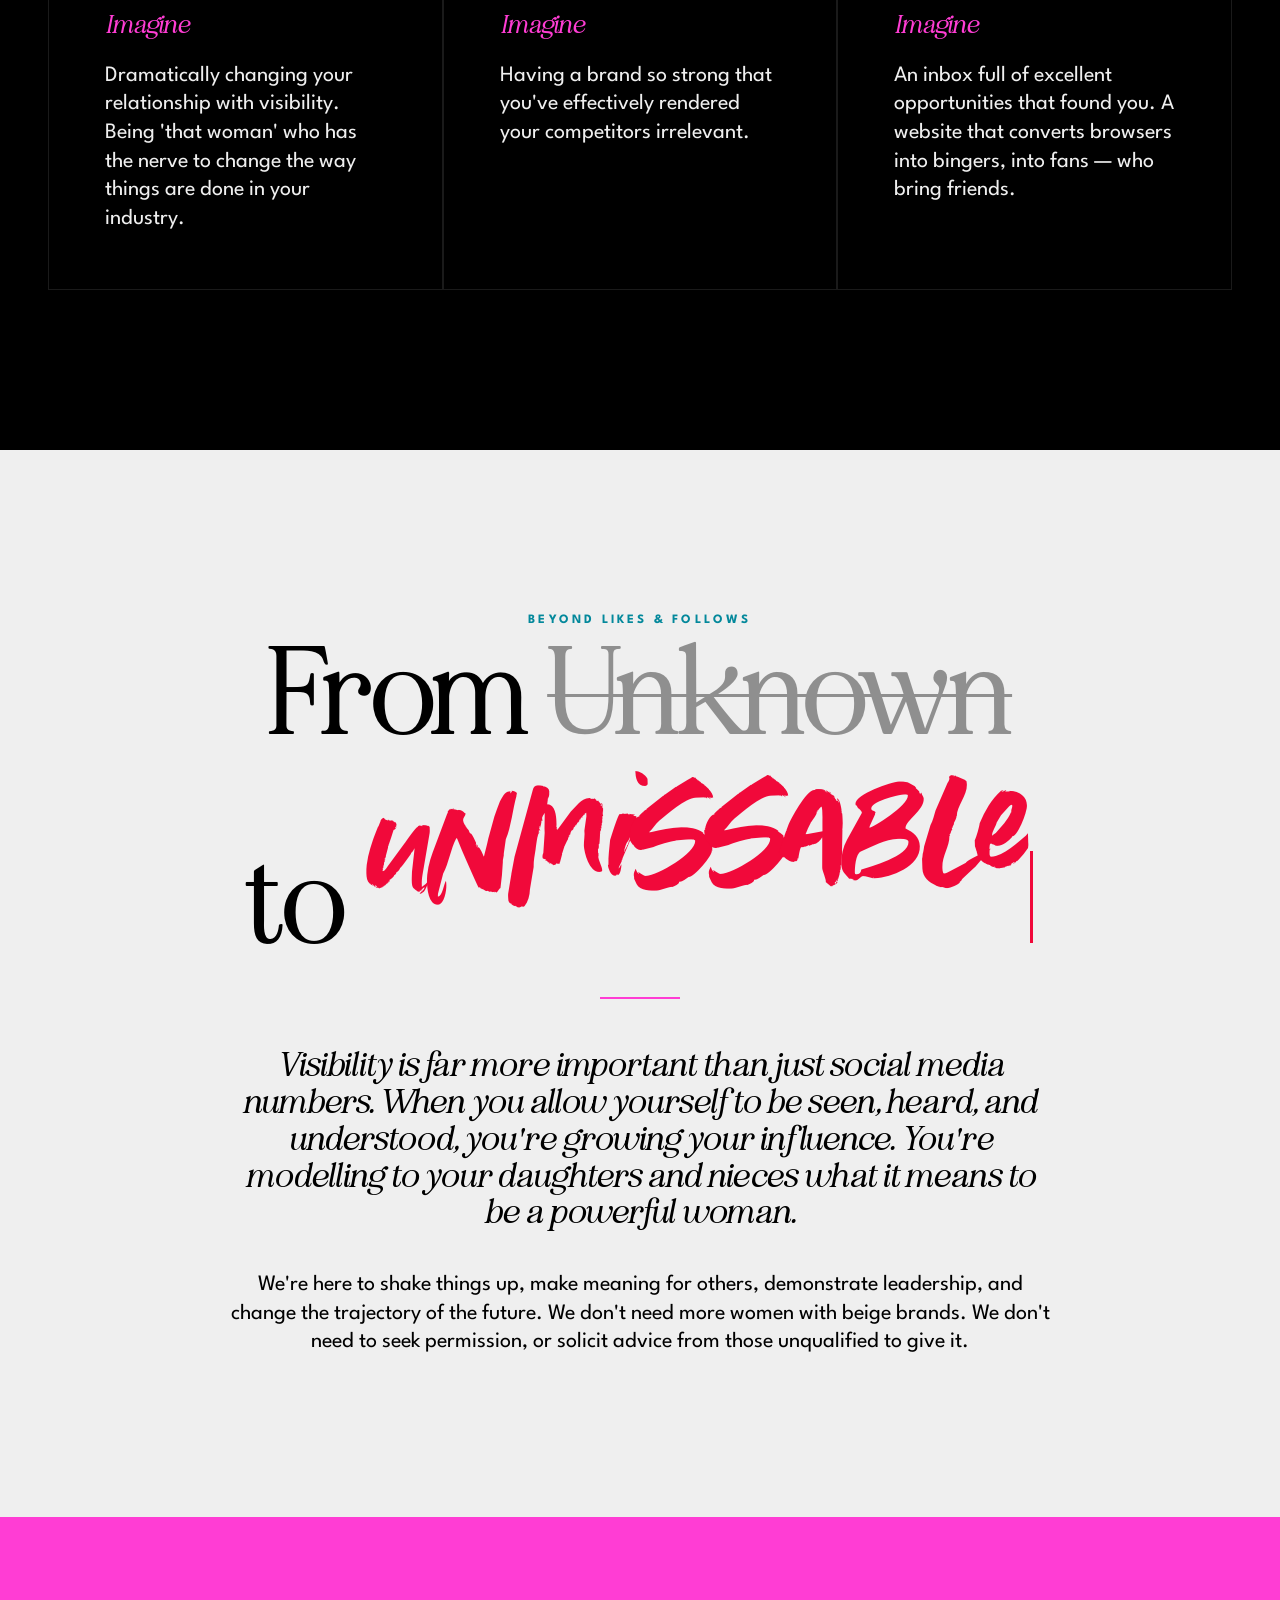
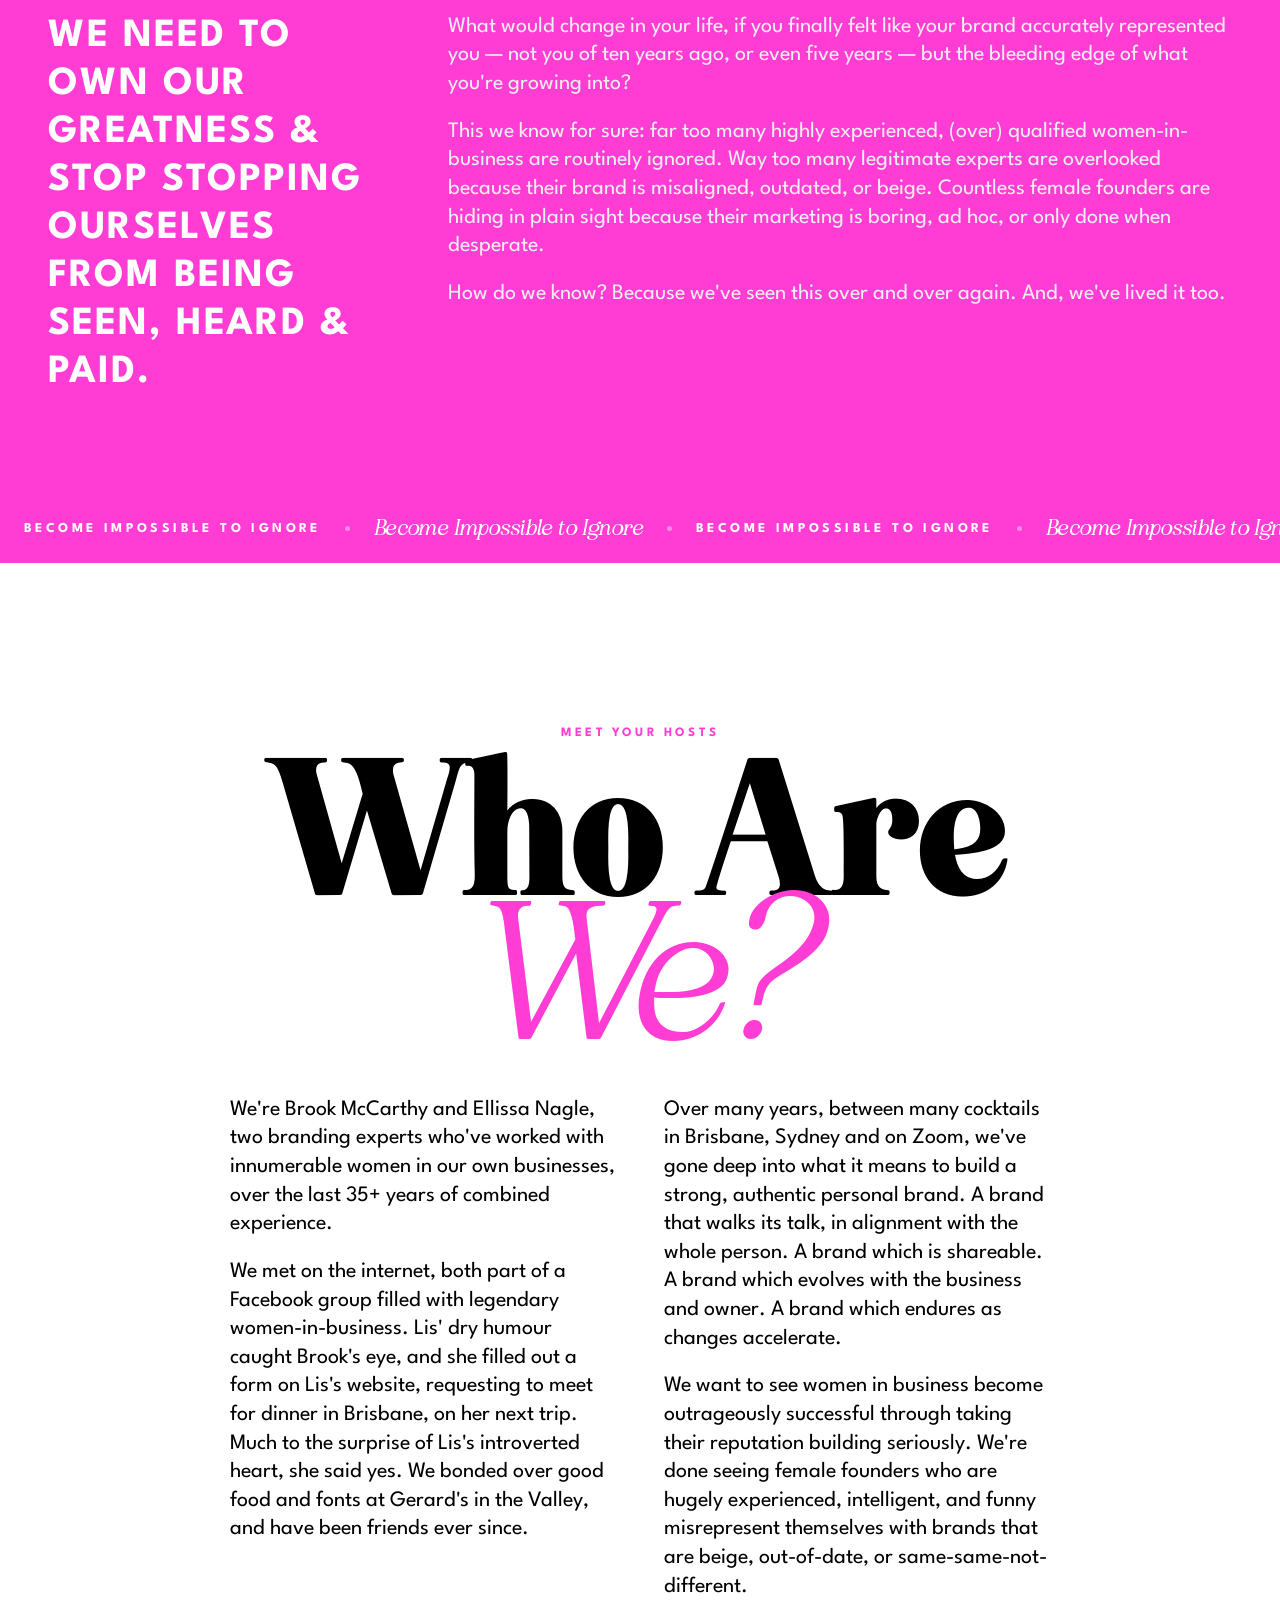
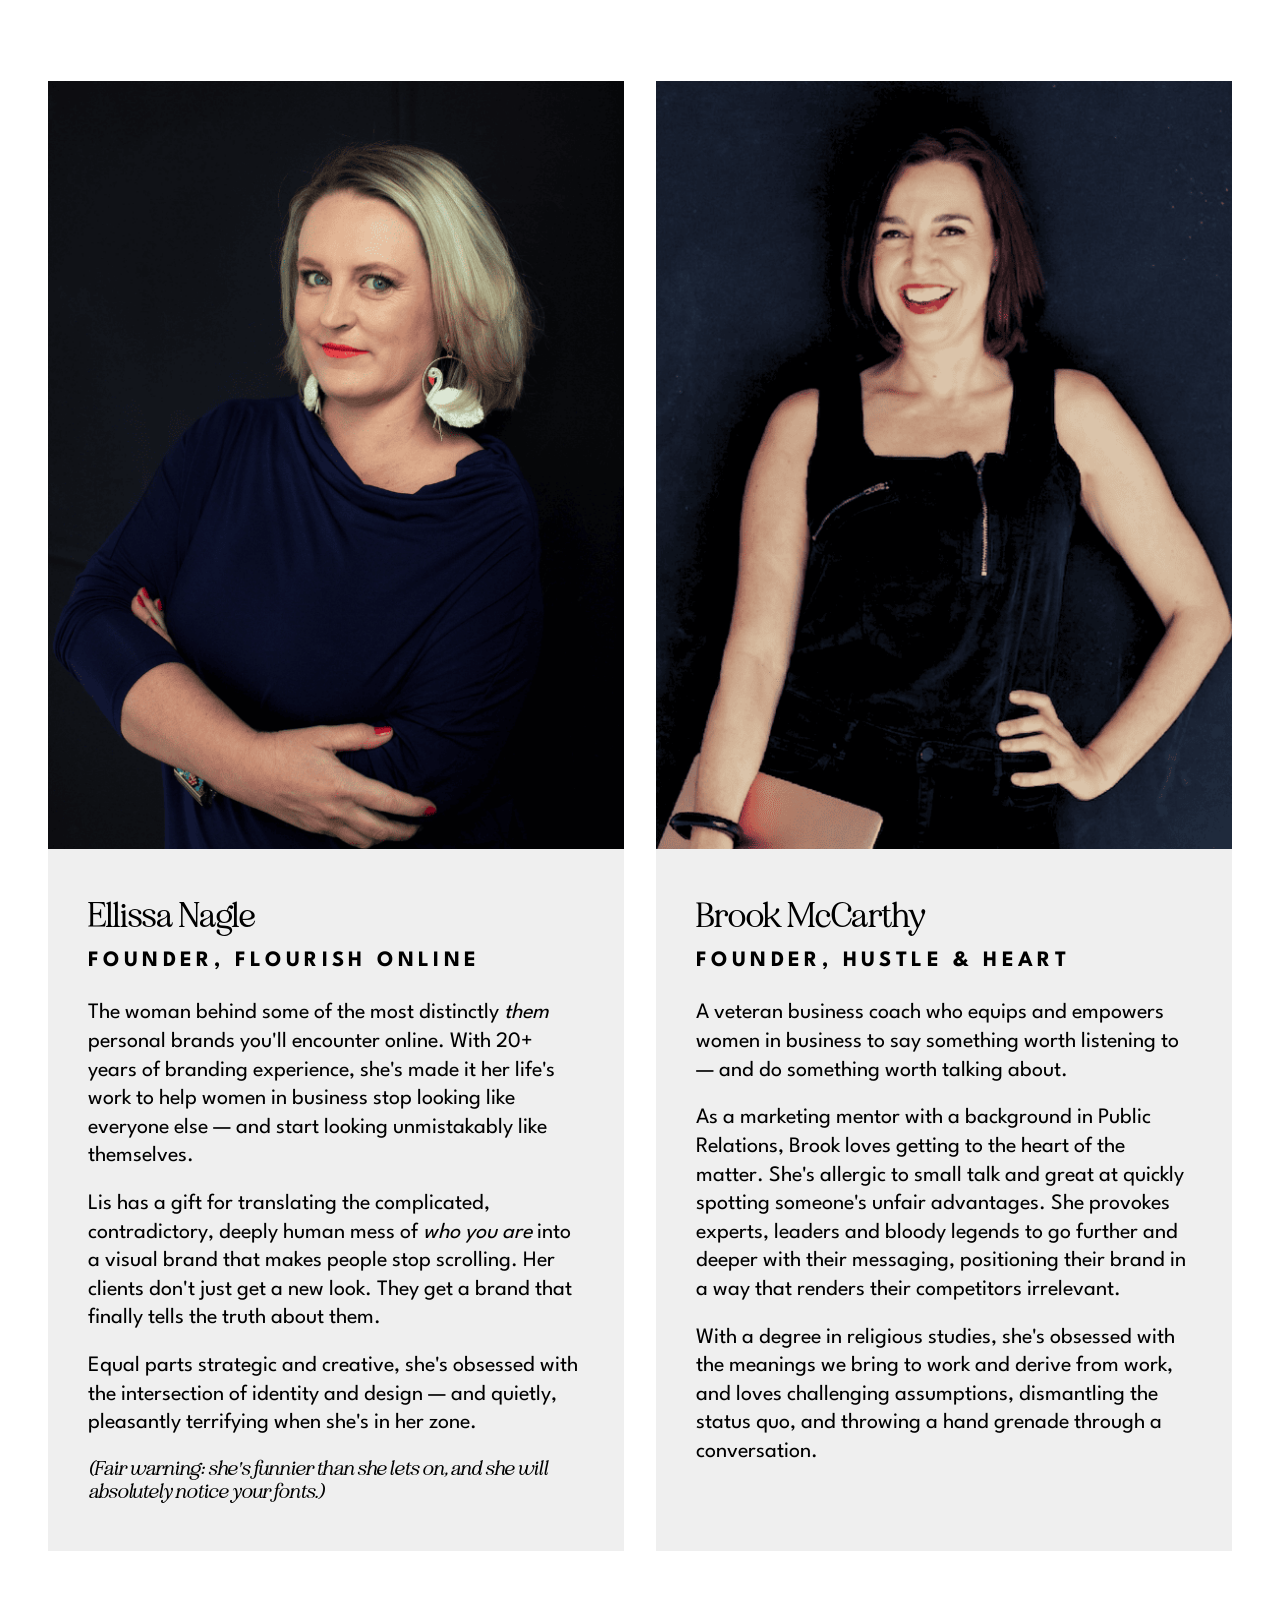
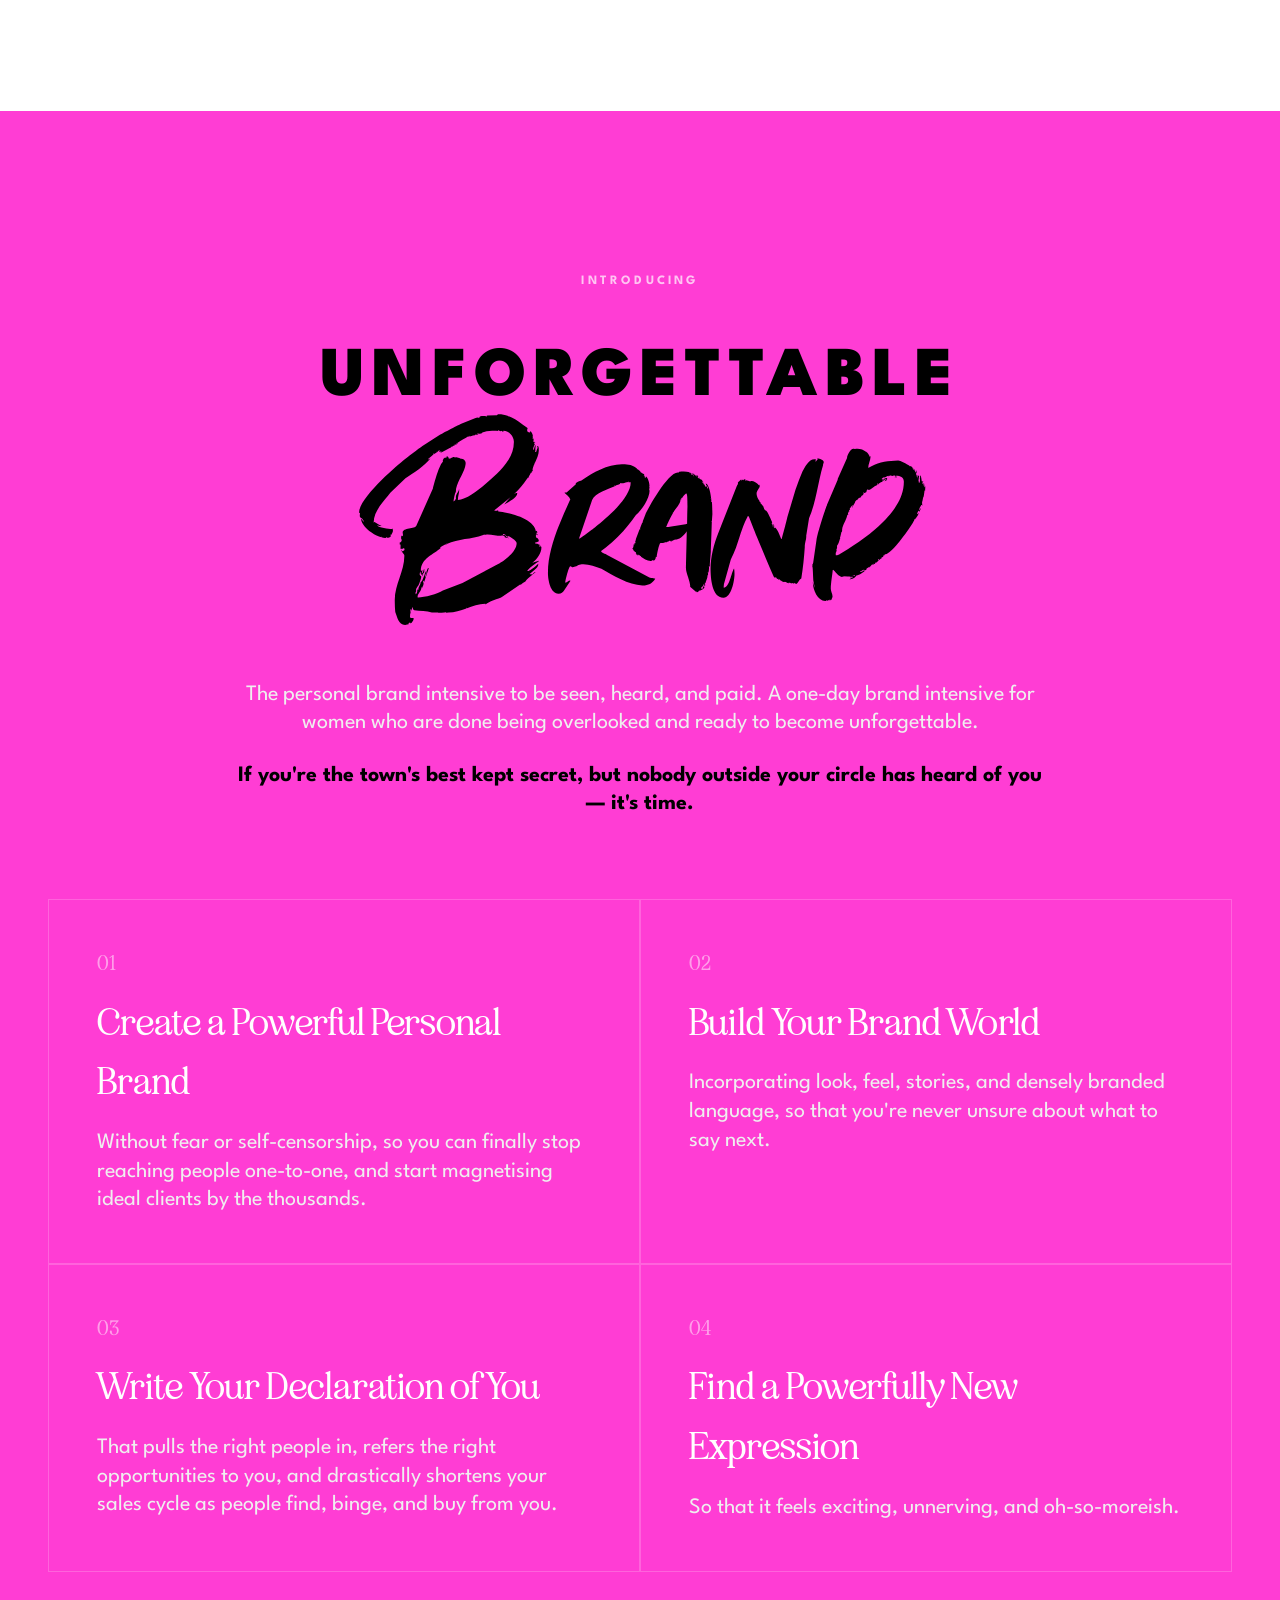
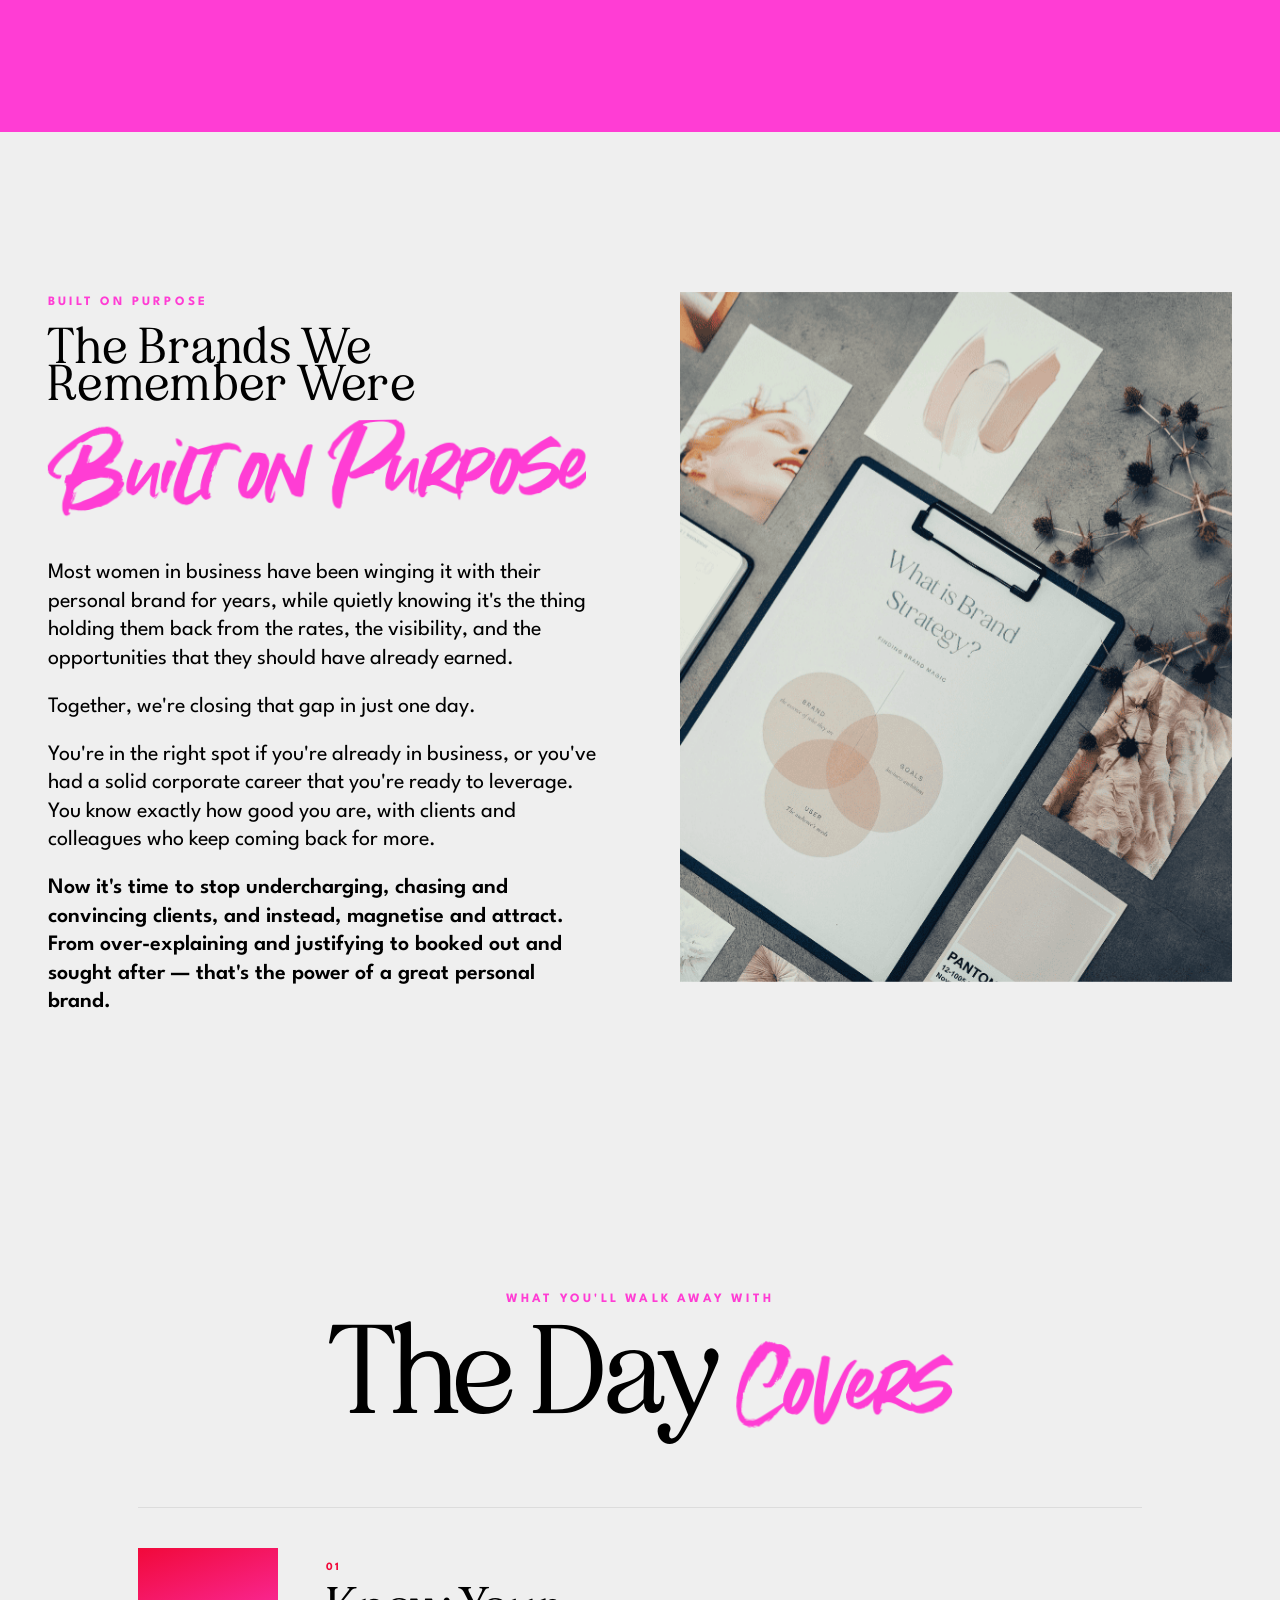
==== commit 4167cd58: "Update index.html" ====
--- a/index.html
+++ b/index.html
@@ -247,7 +247,7 @@
         ======================================== */
         .topbar {
             padding: 1.2rem 0;
-            background: rgba(250, 246, 241, 0.9);
+            background: #EFEFEF;
             position: fixed;
             top: 0;
             left: 0;
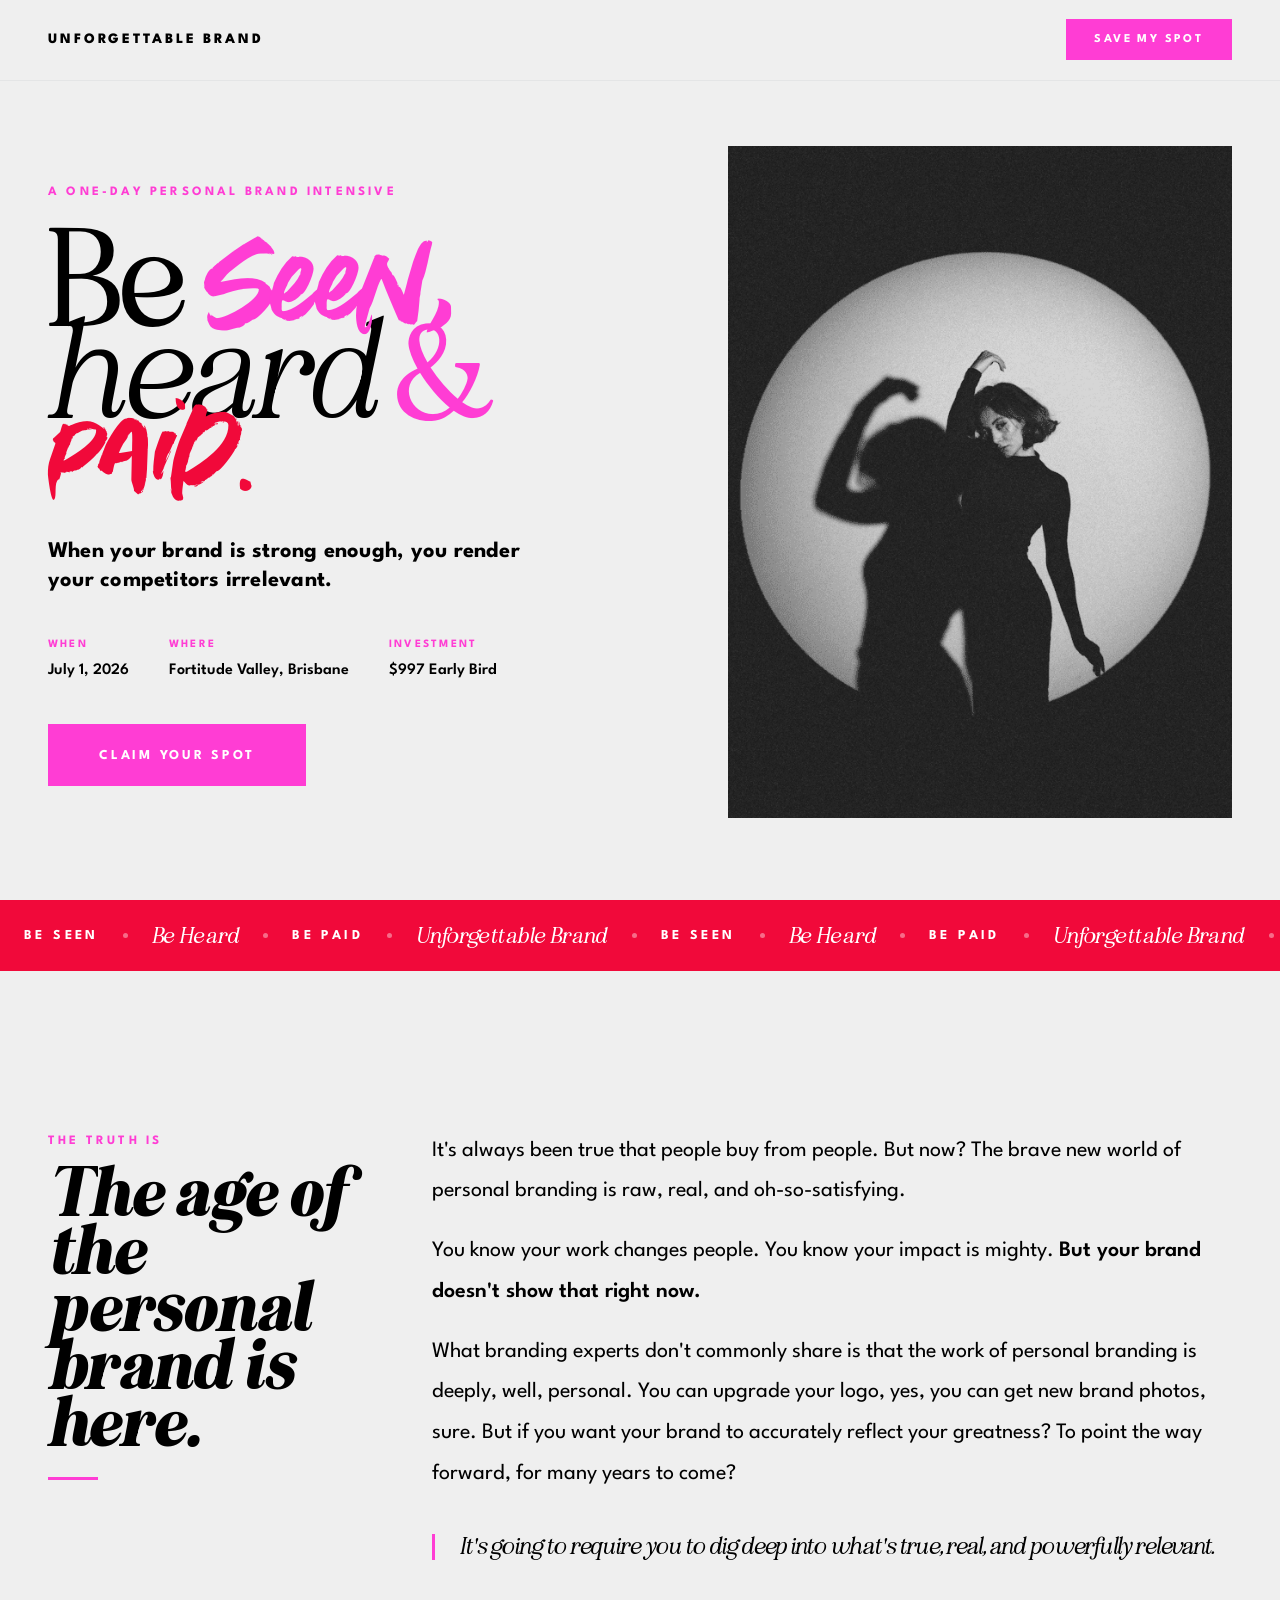
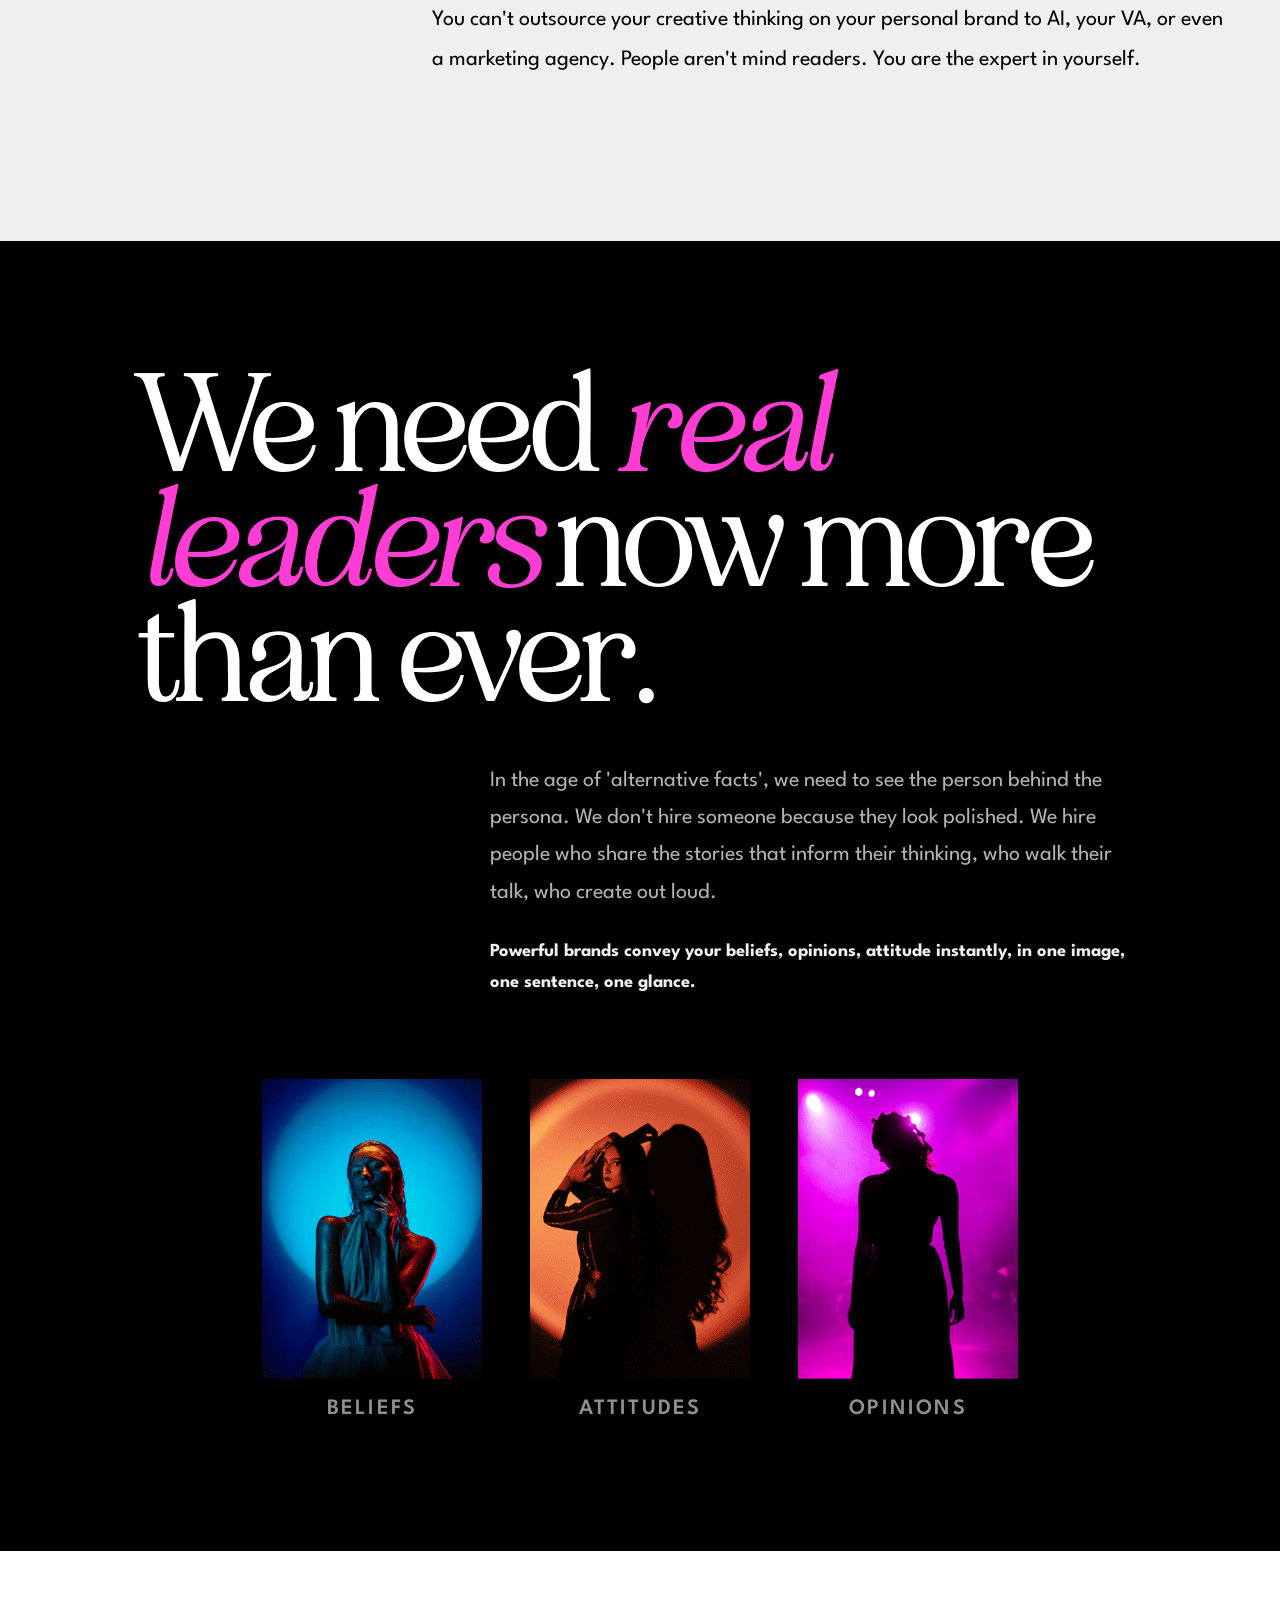
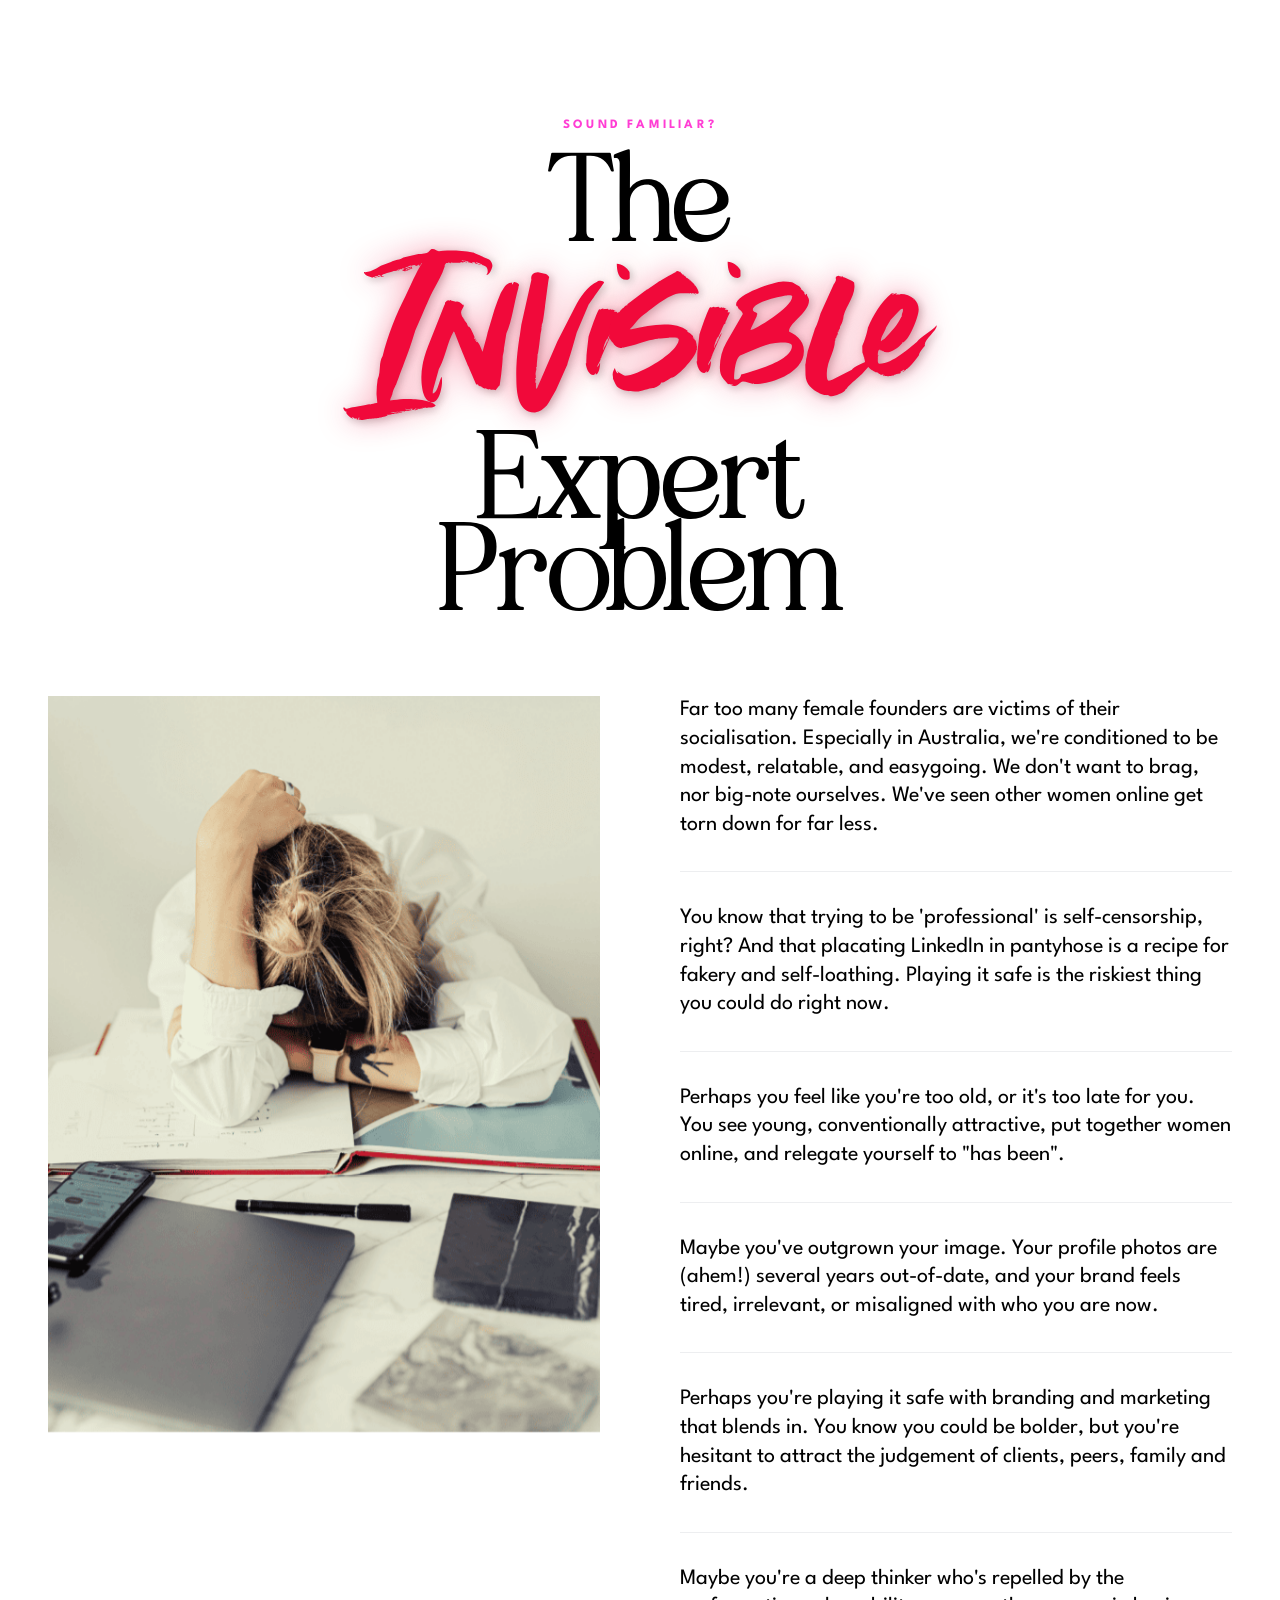
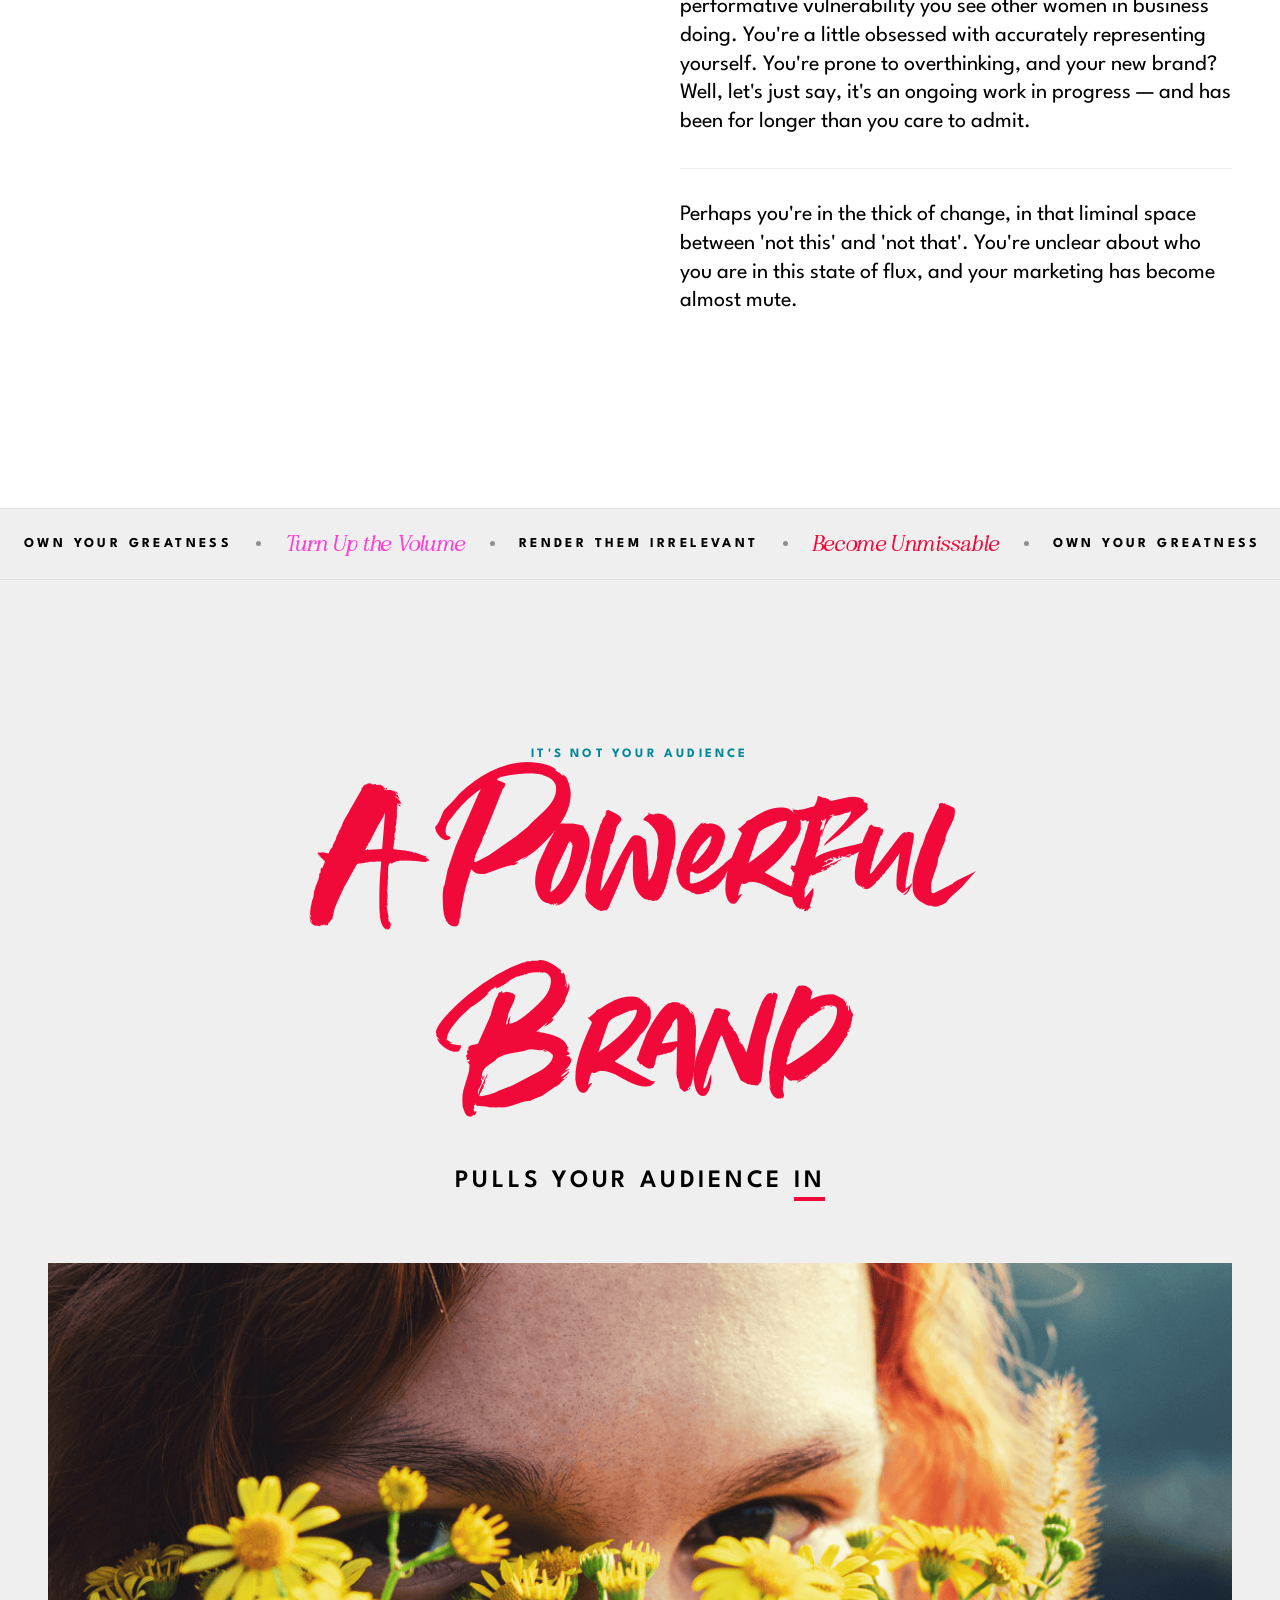
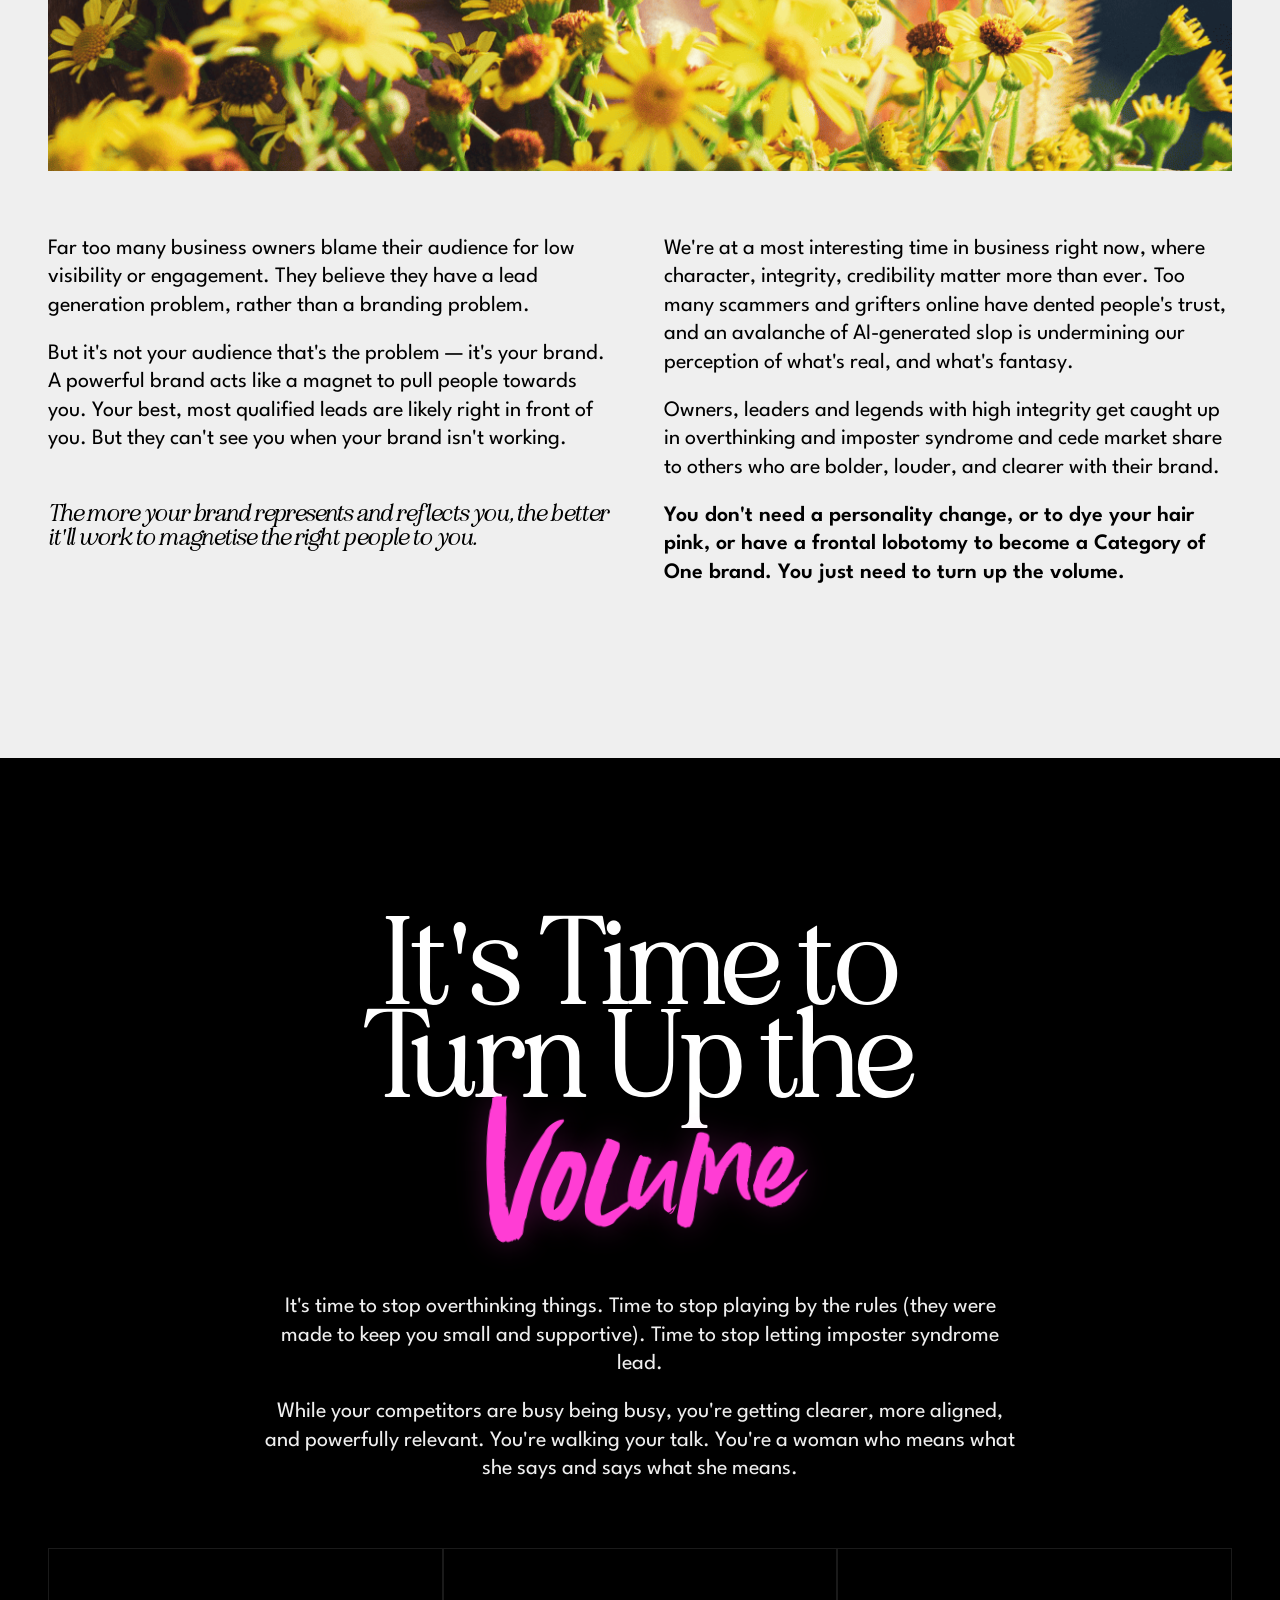
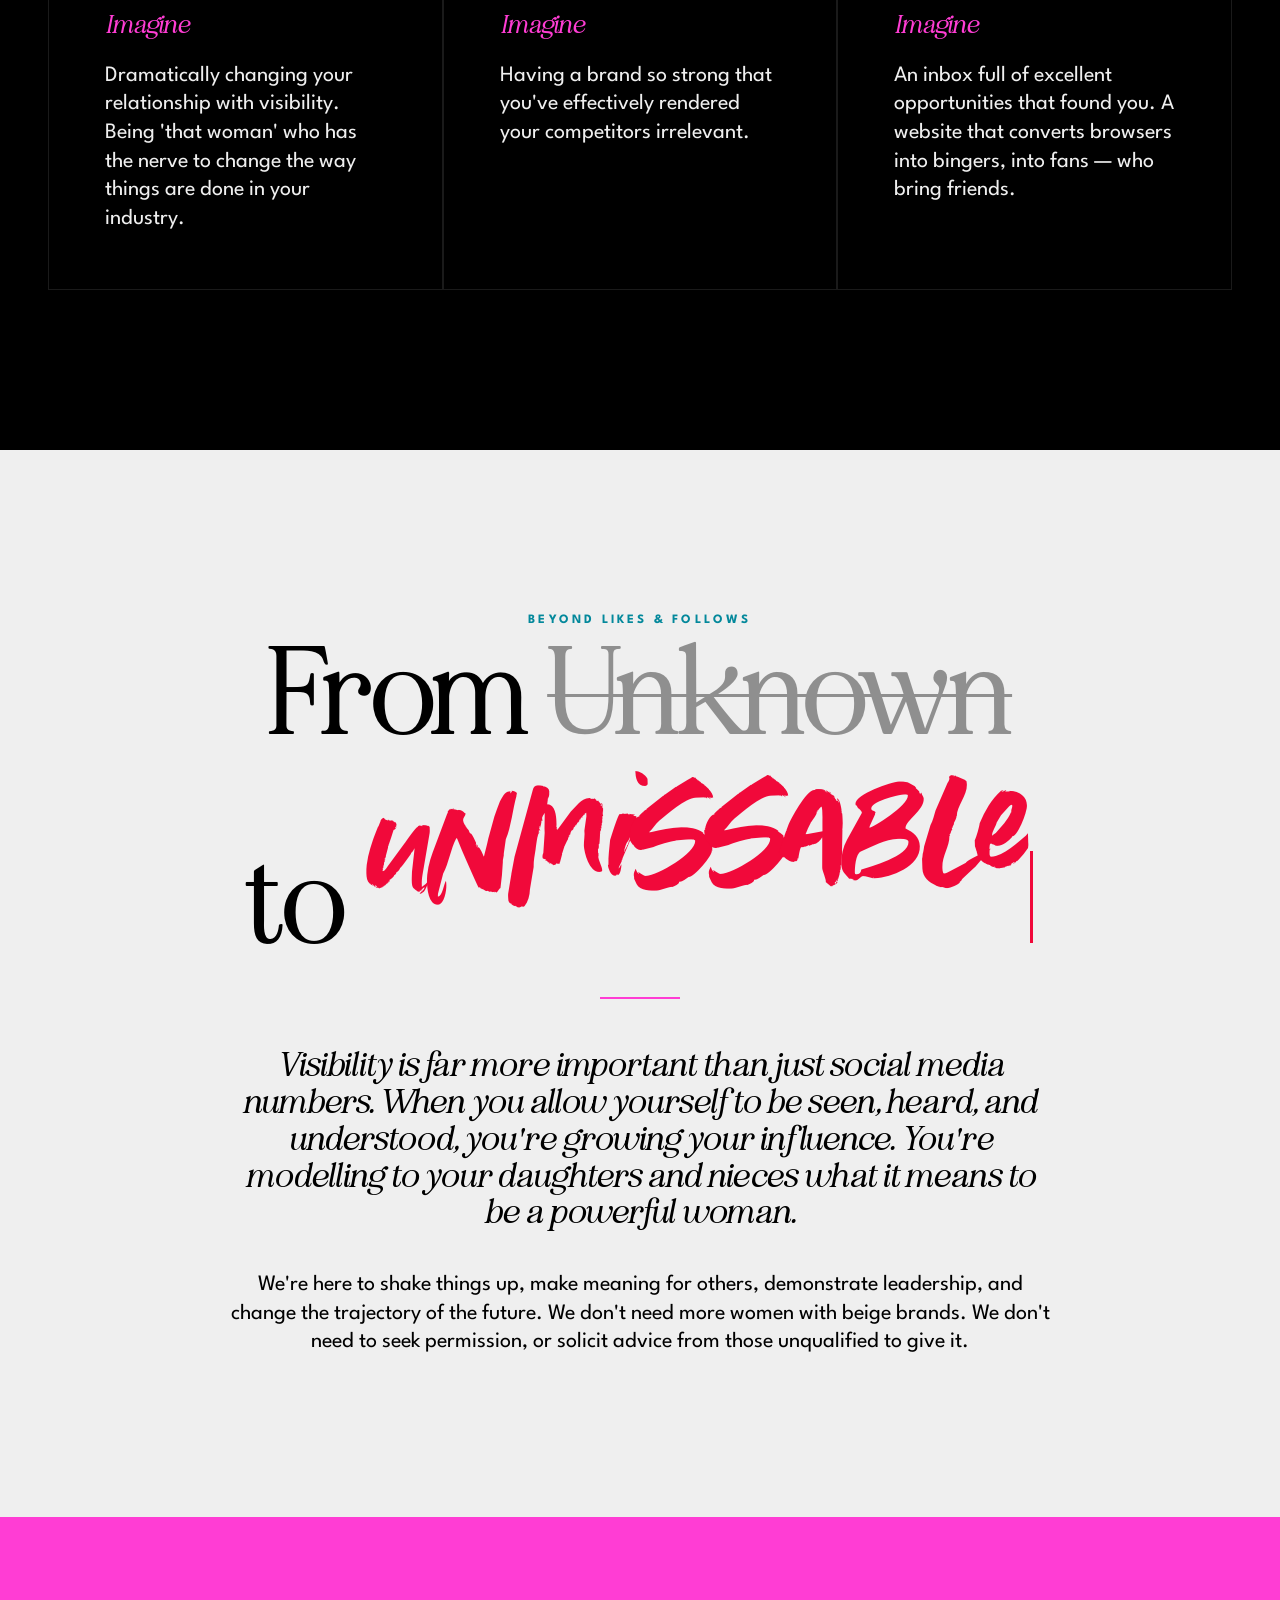
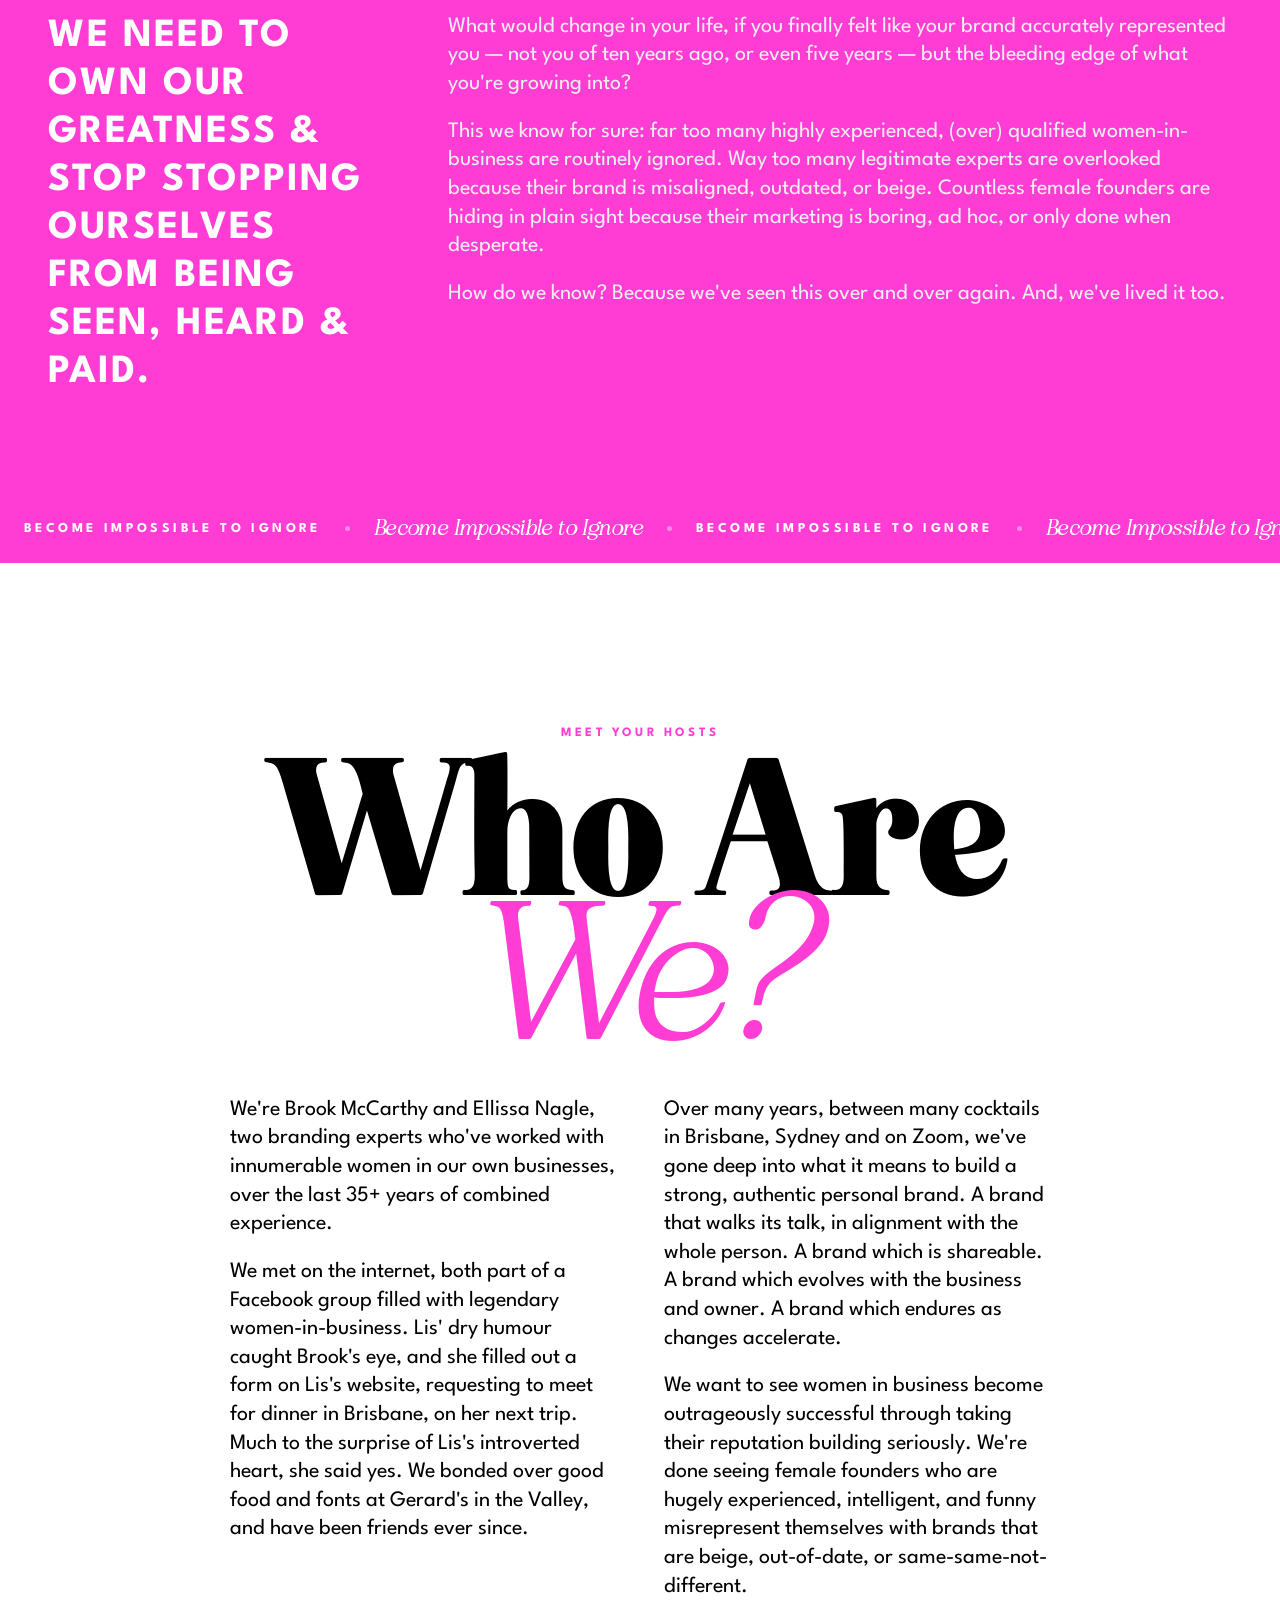
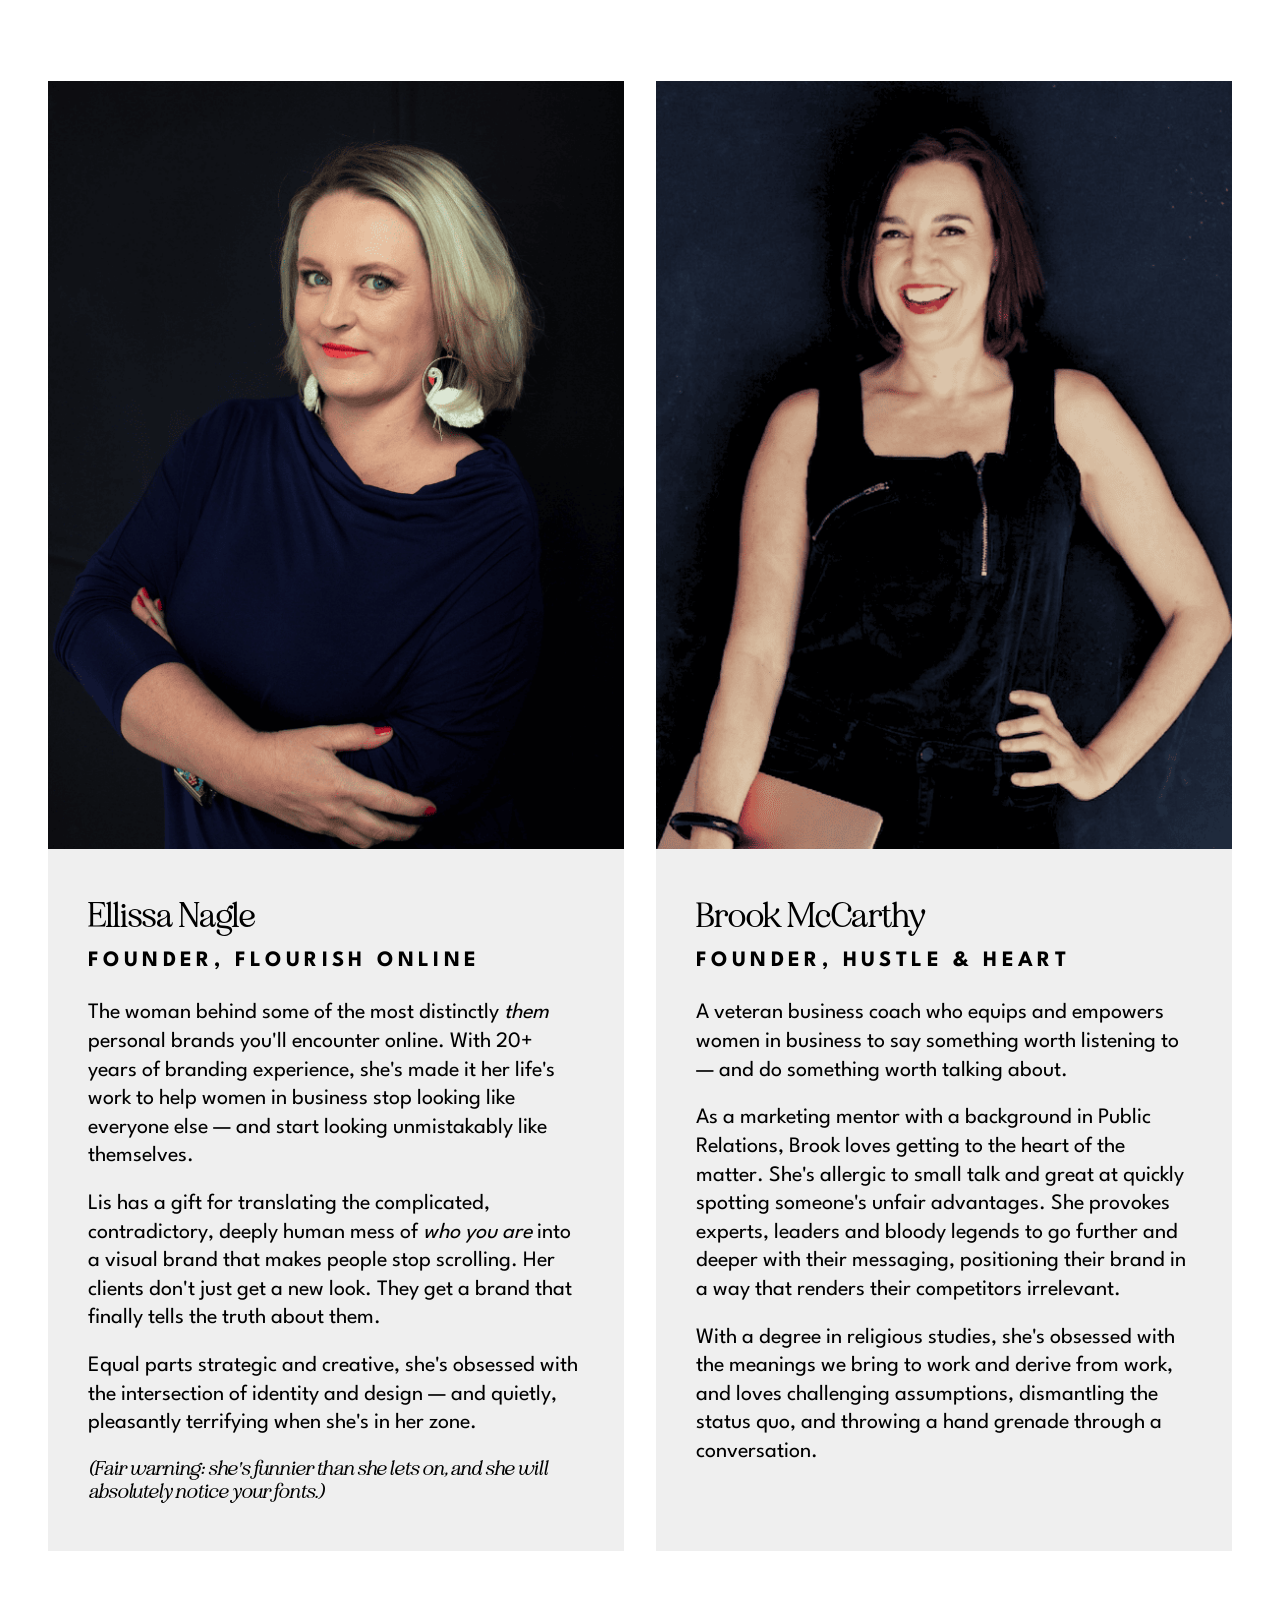
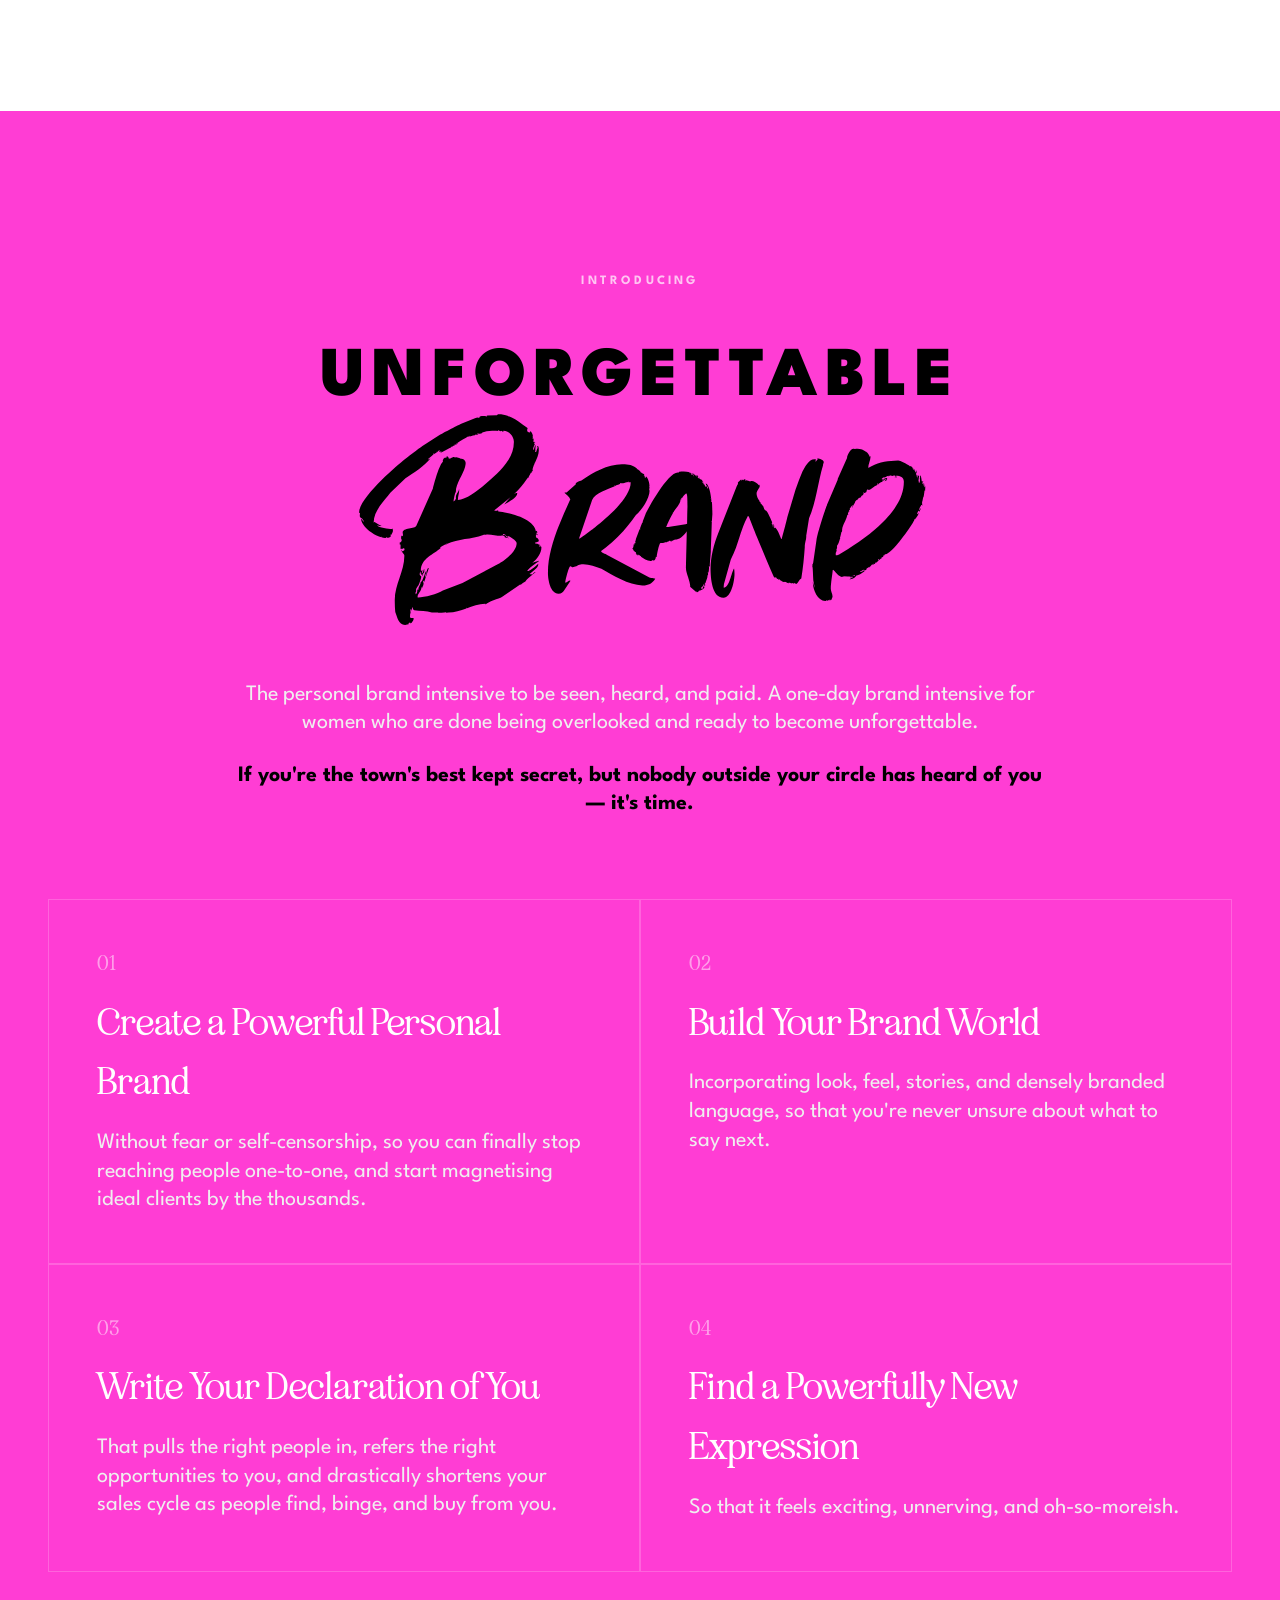
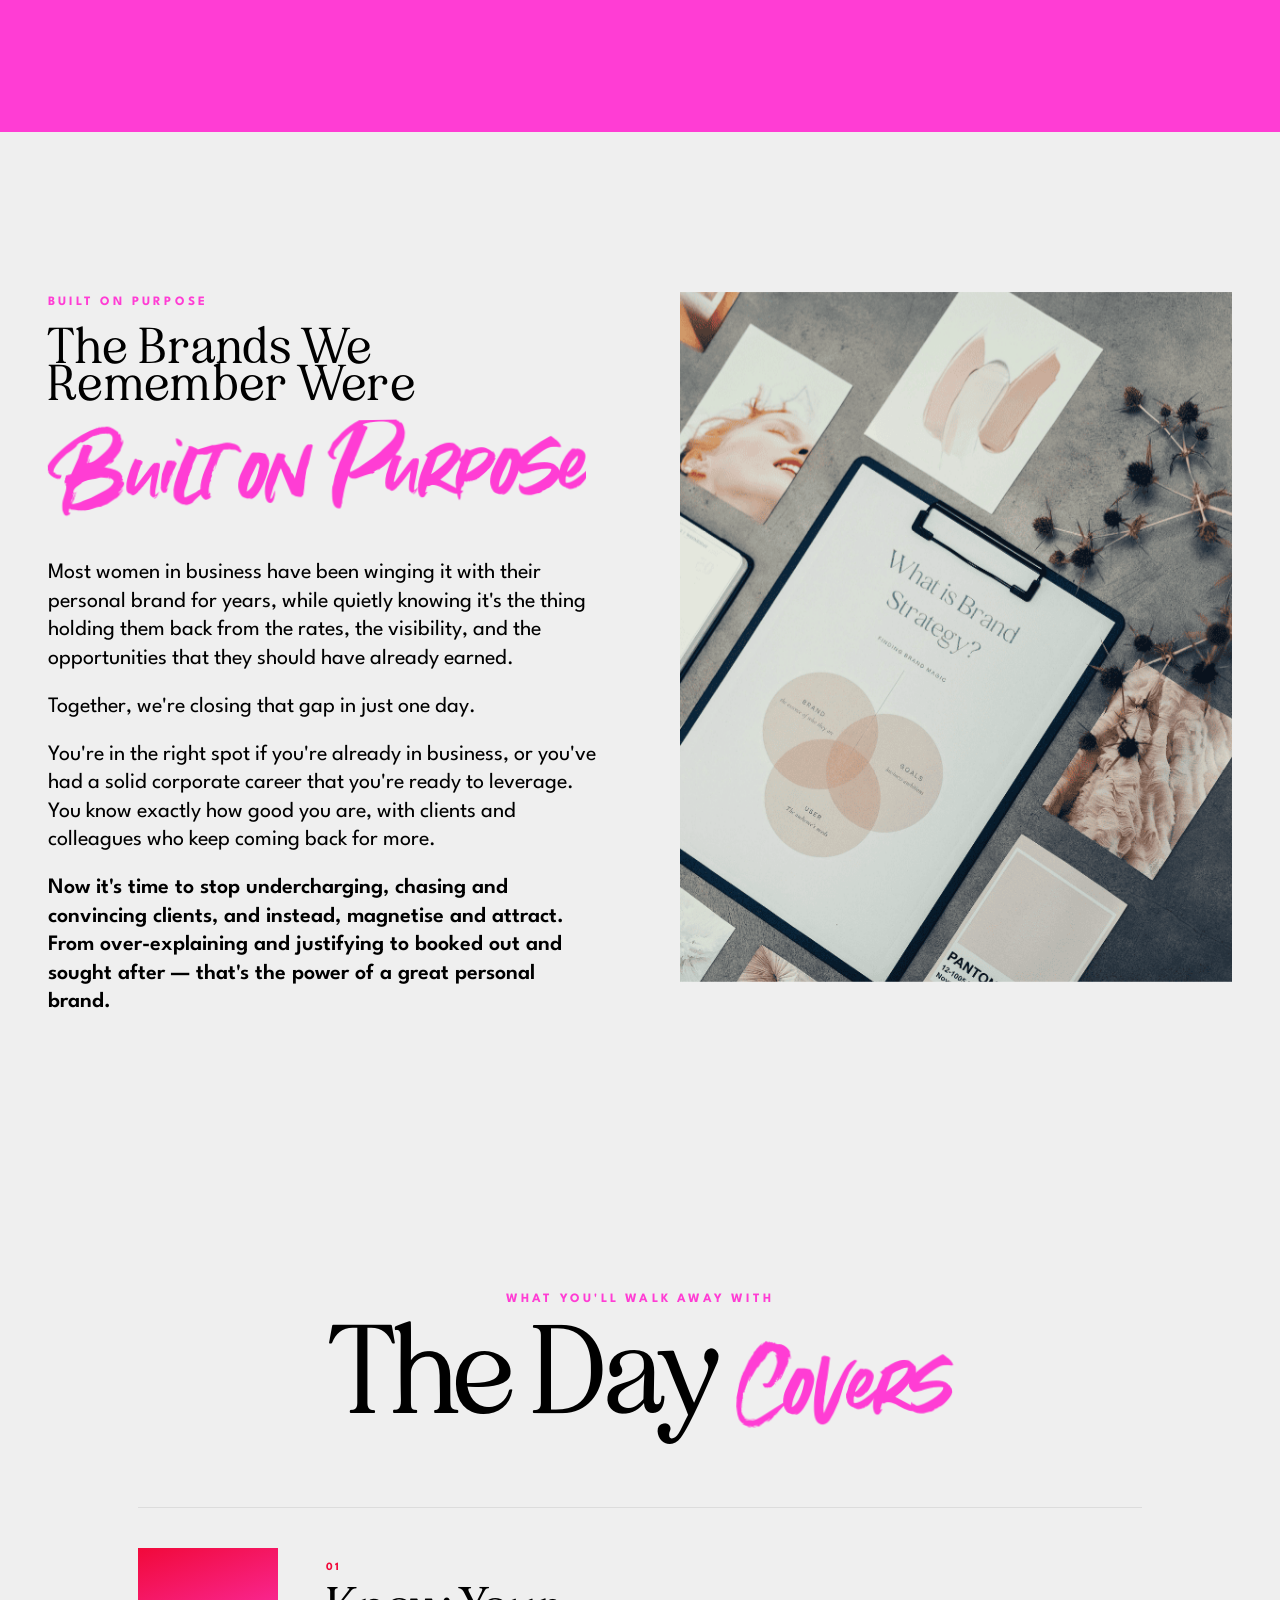
==== commit 177ed4ed: "Update index.html" ====
--- a/index.html
+++ b/index.html
@@ -2058,7 +2058,7 @@
                     <div class="hero__meta">
                         <div class="hero__meta-item">
                             <span class="hero__meta-label">When</span>
-                            <span class="hero__meta-value">July 1, 2025</span>
+                            <span class="hero__meta-value">July 1, 2026</span>
                         </div>
                         <div class="hero__meta-item">
                             <span class="hero__meta-label">Where</span>
@@ -2541,7 +2541,7 @@
                 <div class="join__details">
                     <div>
                         <span class="join__detail-label">When</span>
-                        <span class="join__detail-value">July 1, 2025</span>
+                        <span class="join__detail-value">July 1, 2026</span>
                     </div>
                     <div>
                         <span class="join__detail-label">Where</span>
@@ -2647,7 +2647,7 @@
                 <div class="footer__event-details">
                     <div class="footer__event-item">
                         <span class="footer__event-label">When</span>
-                        <span class="footer__event-value">July 1, 2025</span>
+                        <span class="footer__event-value">July 1, 2026</span>
                     </div>
                     <div class="footer__event-item">
                         <span class="footer__event-label">Where</span>
@@ -2669,7 +2669,7 @@
             </div>
             <div class="footer__logo"></div>
             <div class="footer__bottom-nav">
-                <a href="https://flourishonline.com.au" target="_blank">Flourish Online</a>
+                <a href="https://flourishonline.com" target="_blank">Flourish Online</a>
                 <a href="https://www.hustleandheart.com.au/" target="_blank">Hustle &amp; Heart</a>
             </div>
         </div>
